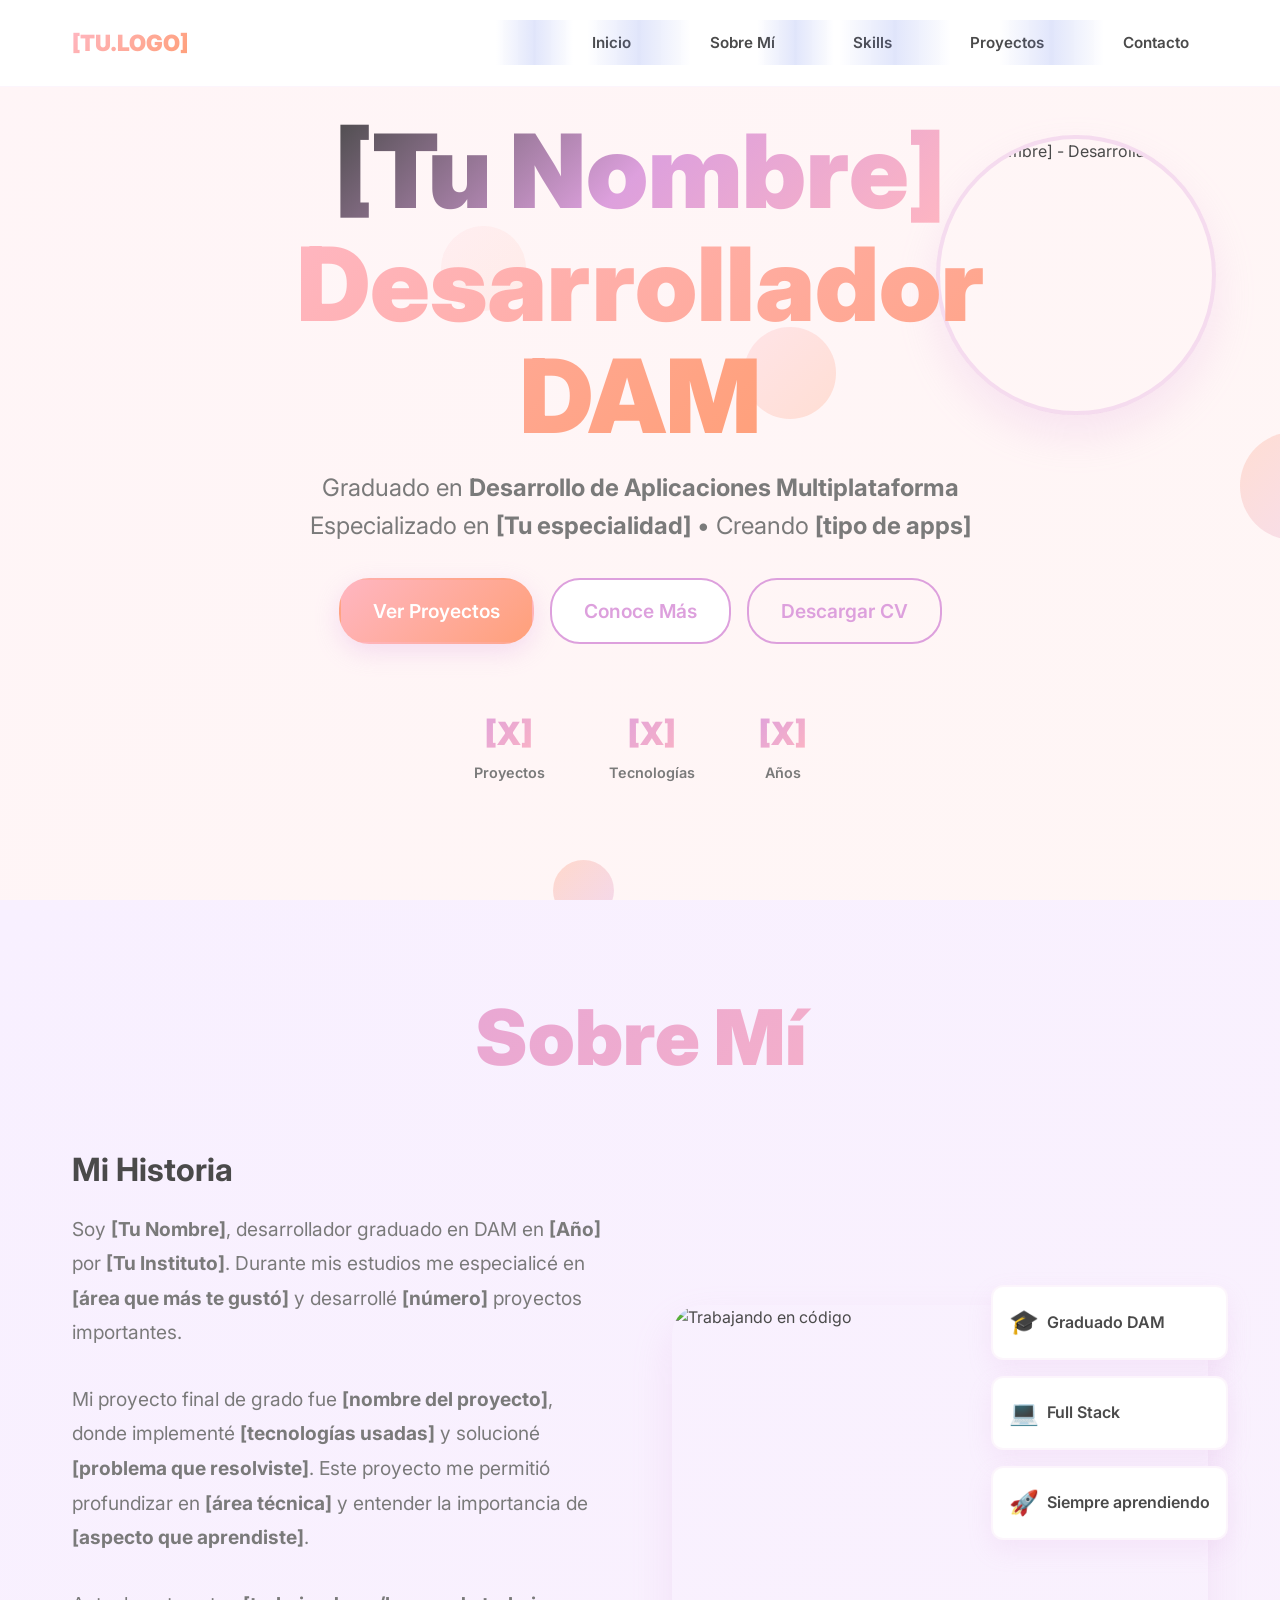
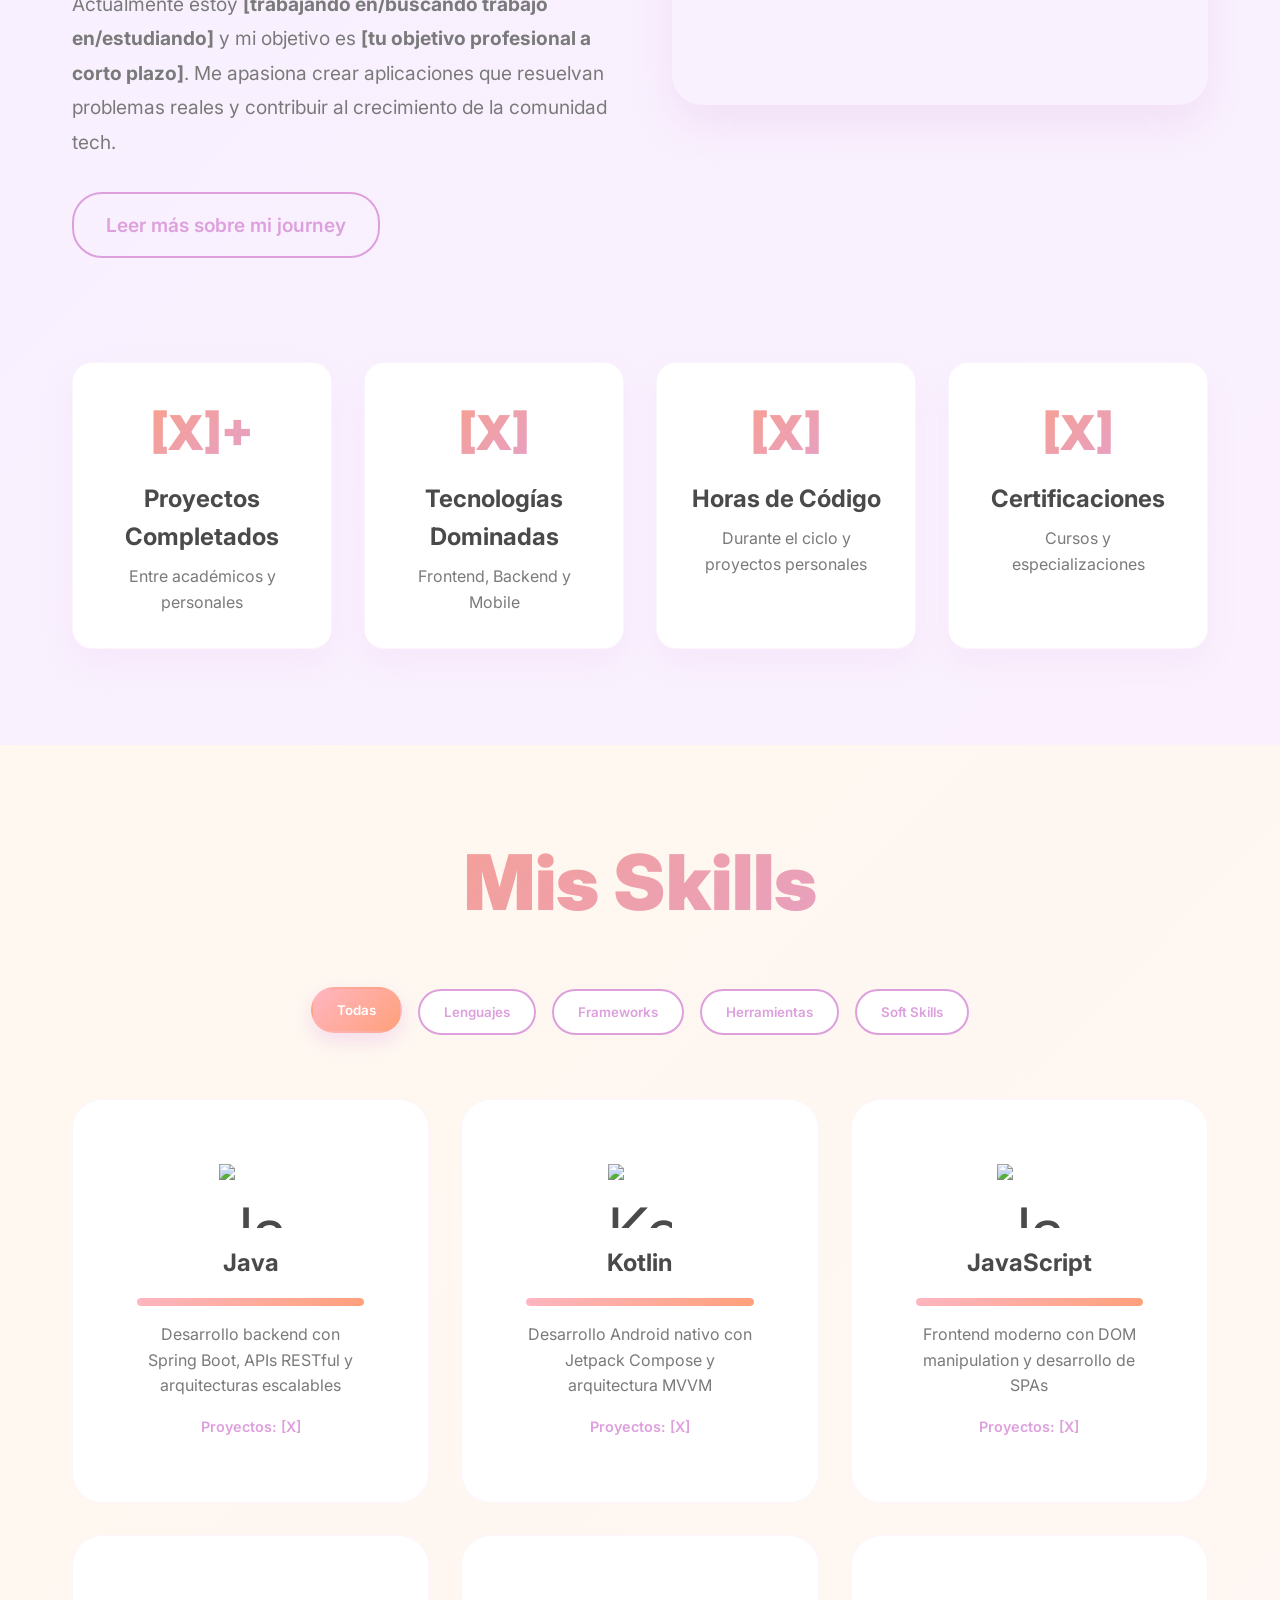
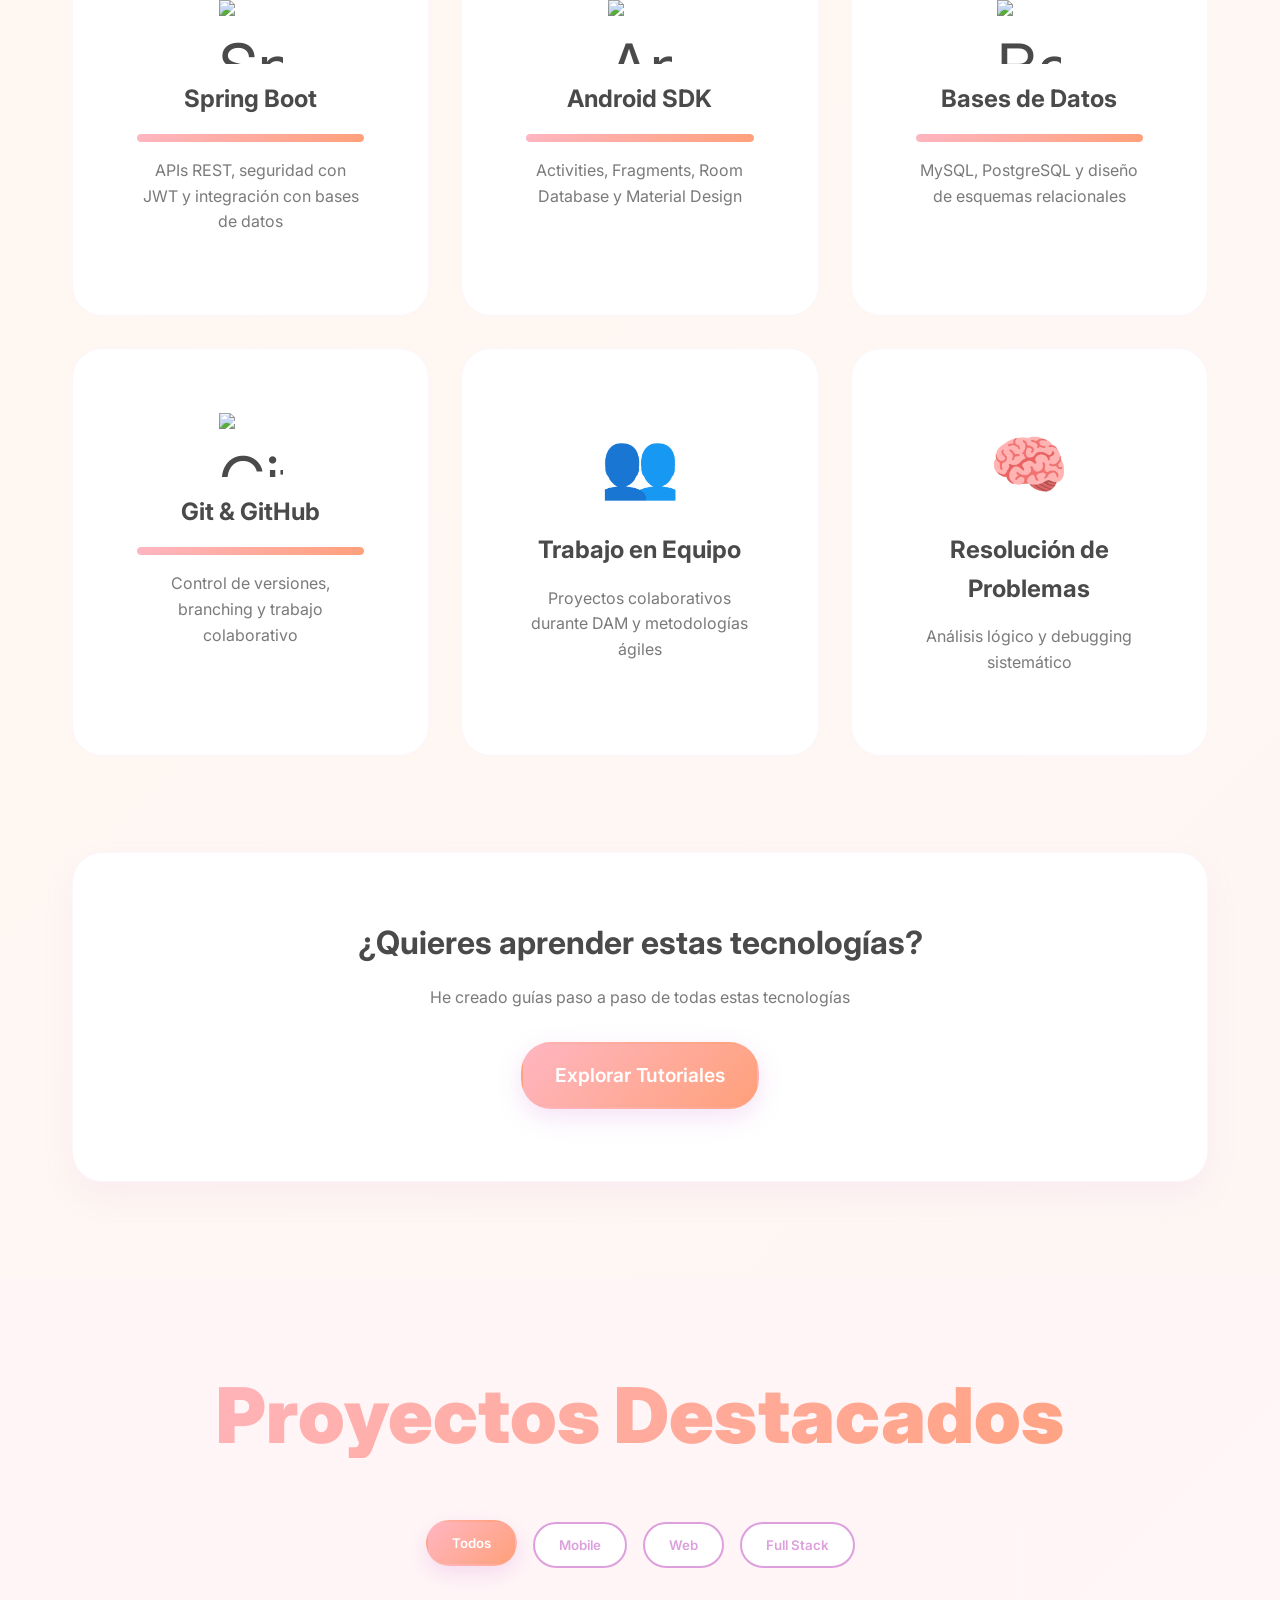
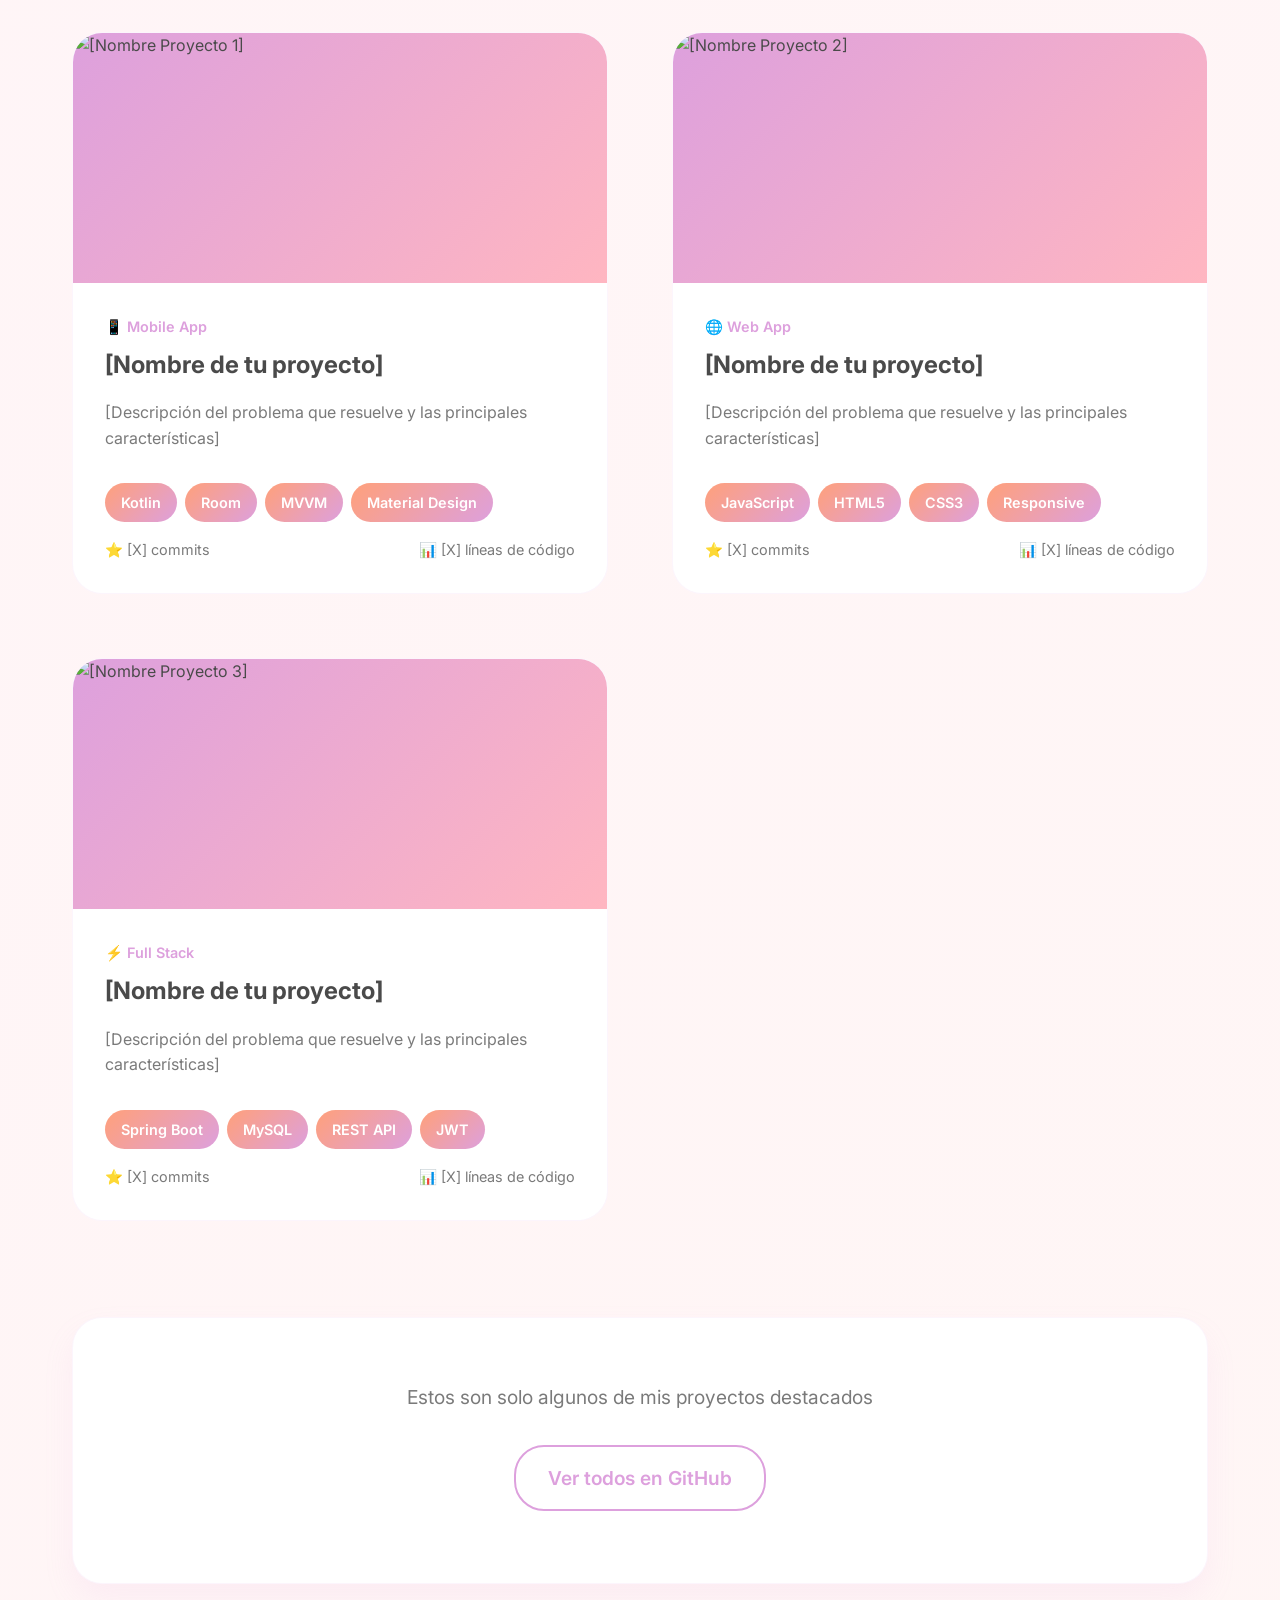
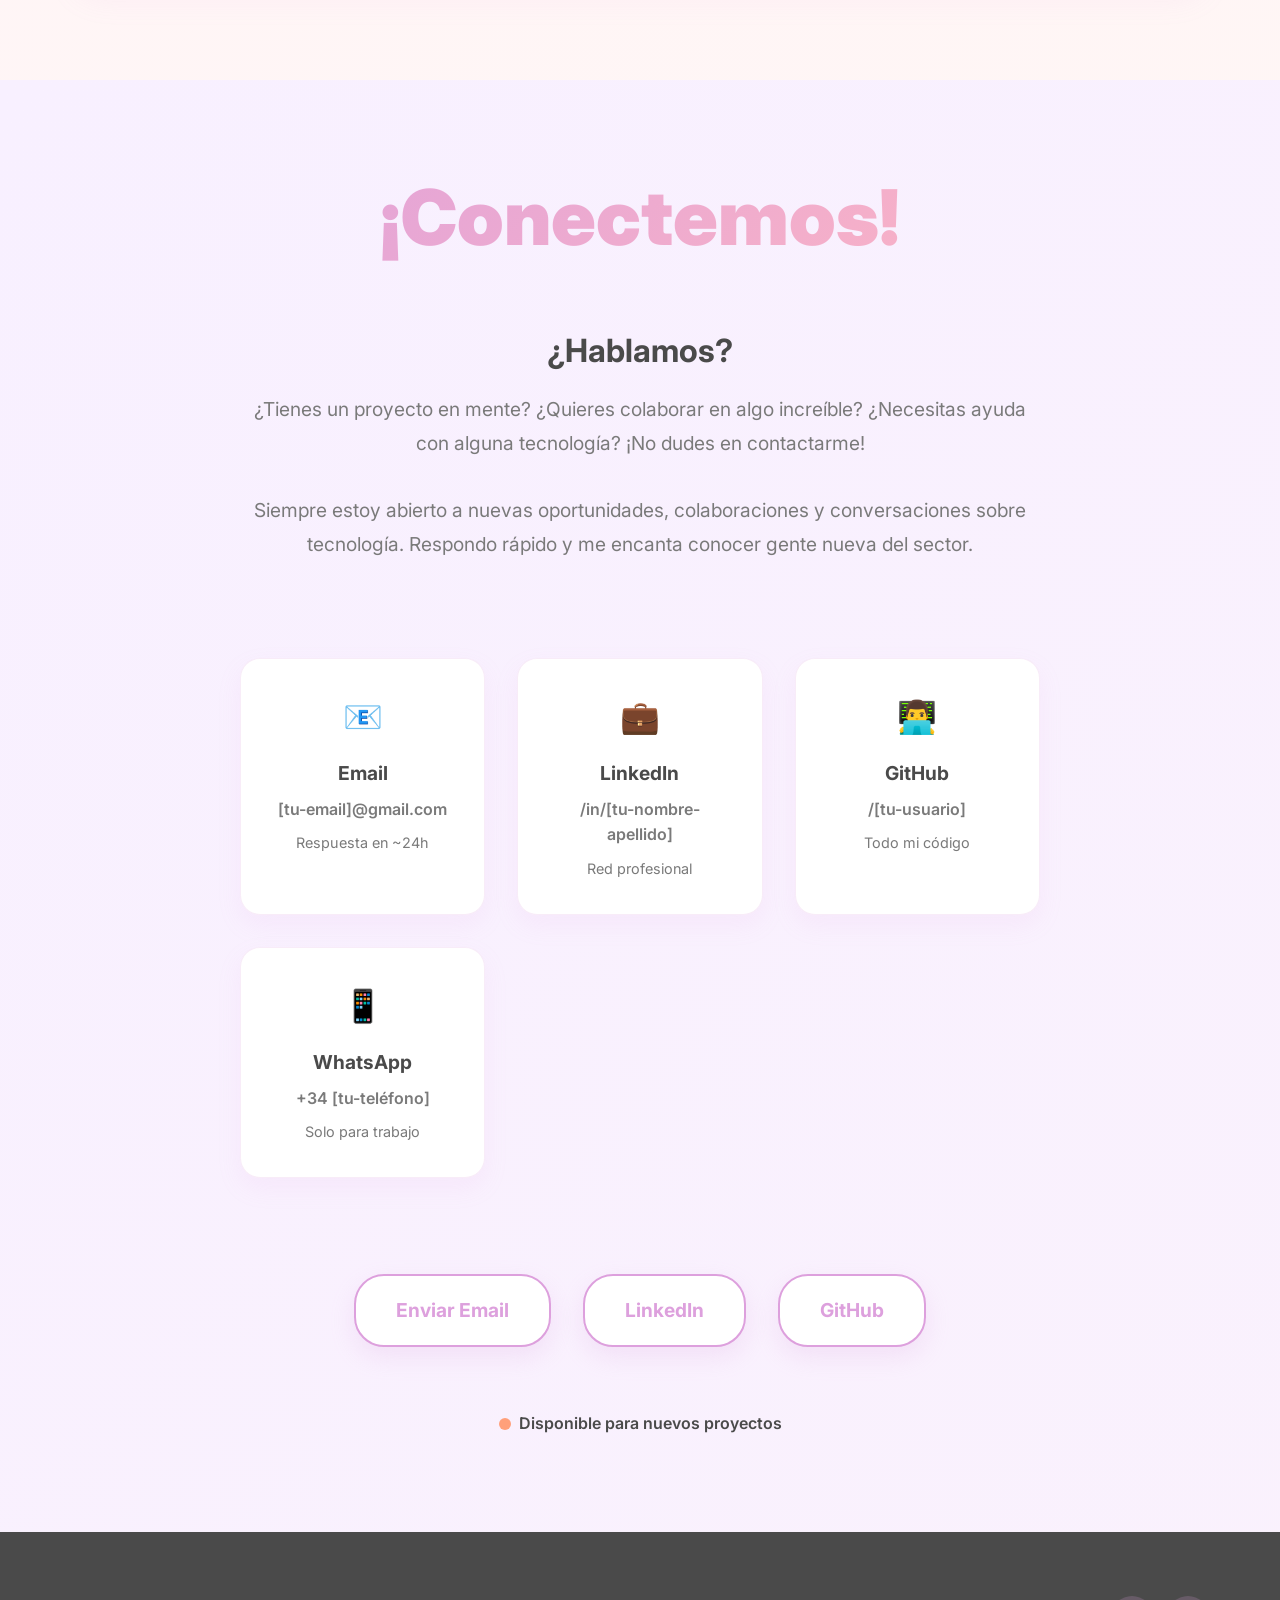
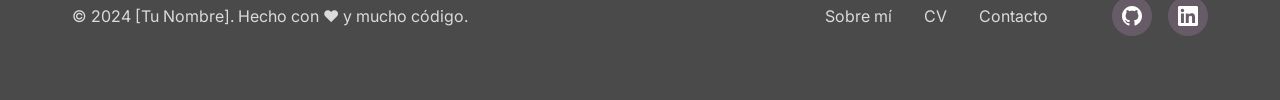
==== index.html @ f821a004 "first commit" ====
<!DOCTYPE html>
<html lang="es">
<head>
    <meta charset="UTF-8">
    <meta name="viewport" content="width=device-width, initial-scale=1.0">
    <meta name="description" content="Portfolio de [Tu Nombre] - Desarrollador Full Stack graduado en DAM. Especializado en desarrollo móvil y web.">
    <meta name="keywords" content="desarrollador, DAM, Java, Kotlin, Android, portfolio, programador">
    <meta name="author" content="[Tu Nombre]">
    
    <!-- Open Graph / Social Media -->
    <meta property="og:type" content="website">
    <meta property="og:title" content="[Tu Nombre] - Desarrollador DAM">
    <meta property="og:description" content="Portfolio de desarrollador Full Stack graduado en DAM">
    <meta property="og:image" content="./assets/images/profile/social-preview.jpg">
    <meta property="og:url" content="https://tu-dominio.com">
    
    <title>[Tu Nombre] - Desarrollador DAM | Portfolio</title>
    
    <!-- Favicon -->
    <link rel="icon" type="image/x-icon" href="./assets/images/favicon.ico">
    
    <!-- Fuentes -->
    <link href="https://fonts.googleapis.com/css2?family=Inter:wght@300;400;600;700;900&display=swap" rel="stylesheet">
    
    <!-- Estilos -->
    <link rel="stylesheet" href="./assets/css/main.css">
    <link rel="stylesheet" href="./assets/css/responsive.css">
    <link rel="stylesheet" href="./assets/css/animations.css">
</head>
<body>
    <!-- Navigation -->
    <nav class="nav" id="navbar">
        <div class="nav-container">
            <div class="logo">
                <a href="#home">[TU.LOGO]</a>
            </div>
            
            <!-- Desktop Navigation -->
            <ul class="nav-links">
                <li><a href="#home">Inicio</a></li>
                <li><a href="#about">Sobre Mí</a></li>
                <li><a href="#skills">Skills</a></li>
                <li><a href="#projects">Proyectos</a></li>
                <li><a href="#contact">Contacto</a></li>
            </ul>
            
            <!-- Mobile Menu Button -->
            <button class="mobile-menu-btn" id="mobileMenuBtn">
                <span></span>
                <span></span>
                <span></span>
            </button>
        </div>
        
        <!-- Mobile Navigation -->
        <div class="mobile-nav" id="mobileNav">
            <ul class="mobile-nav-links">
                <li><a href="#home">Inicio</a></li>
                <li><a href="#about">Sobre Mí</a></li>
                <li><a href="#skills">Skills</a></li>
                <li><a href="#projects">Proyectos</a></li>
                <li><a href="#contact">Contacto</a></li>
            </ul>
        </div>
    </nav>

    <!-- Hero Section -->
    <section id="home" class="hero">
        <div class="floating-elements">
            <div class="floating-shape"></div>
            <div class="floating-shape"></div>
            <div class="floating-shape"></div>
        </div>
        
        <div class="hero-content">
            <!-- Cambia estos datos por los tuyos -->
            <h1>
                <span class="hero-name">[Tu Nombre]</span><br>
                <span class="hero-title">Desarrollador DAM</span>
            </h1>
            
            <p class="hero-subtitle">
                Graduado en <strong>Desarrollo de Aplicaciones Multiplataforma</strong><br>
                Especializado en <strong>[Tu especialidad]</strong> • Creando <strong>[tipo de apps]</strong>
            </p>
            
            <div class="cta-buttons">
                <a href="#projects" class="btn btn-primary">Ver Proyectos</a>
                <a href="#about" class="btn btn-secondary">Conoce Más</a>
                <a href="./assets/documents/cv-[tu-nombre].pdf" class="btn btn-outline" target="_blank">Descargar CV</a>
            </div>
            
            <!-- Stats rápidas -->
            <div class="hero-stats">
                <div class="stat">
                    <span class="stat-number">[X]</span>
                    <span class="stat-label">Proyectos</span>
                </div>
                <div class="stat">
                    <span class="stat-number">[X]</span>
                    <span class="stat-label">Tecnologías</span>
                </div>
                <div class="stat">
                    <span class="stat-number">[X]</span>
                    <span class="stat-label">Años</span>
                </div>
            </div>
        </div>
        
        <!-- Profile Image -->
        <div class="hero-image">
            <img src="./assets/images/profile/hero-photo.jpg" alt="[Tu Nombre] - Desarrollador DAM" class="profile-img">
        </div>
    </section>

    <!-- About Section -->
    <section id="about" class="about">
        <div class="section">
            <h2 class="section-title">Sobre Mí</h2>
            
            <div class="about-content fade-in">
                <div class="about-text">
                    <!-- Personaliza esta información -->
                    <h3>Mi Historia</h3>
                    <p>
                        Soy <strong>[Tu Nombre]</strong>, desarrollador graduado en DAM en <strong>[Año]</strong> 
                        por <strong>[Tu Instituto]</strong>. Durante mis estudios me especialicé en 
                        <strong>[área que más te gustó]</strong> y desarrollé <strong>[número]</strong> 
                        proyectos importantes.
                    </p>
                    
                    <p>
                        Mi proyecto final de grado fue <strong>[nombre del proyecto]</strong>, donde implementé 
                        <strong>[tecnologías usadas]</strong> y solucioné <strong>[problema que resolviste]</strong>. 
                        Este proyecto me permitió profundizar en <strong>[área técnica]</strong> y entender la 
                        importancia de <strong>[aspecto que aprendiste]</strong>.
                    </p>
                    
                    <p>
                        Actualmente estoy <strong>[trabajando en/buscando trabajo en/estudiando]</strong> y mi objetivo 
                        es <strong>[tu objetivo profesional a corto plazo]</strong>. Me apasiona crear aplicaciones 
                        que resuelvan problemas reales y contribuir al crecimiento de la comunidad tech.
                    </p>
                    
                    <!-- Botón para página extendida -->
                    <a href="./pages/about.html" class="btn btn-outline">Leer más sobre mi journey</a>
                </div>
                
                <!-- Imagen About -->
                <div class="about-image">
                    <img src="./assets/images/profile/about-photo.jpg" alt="Trabajando en código" class="about-img">
                    
                    <!-- Info cards flotantes -->
                    <div class="info-cards">
                        <div class="info-card">
                            <span class="info-icon">🎓</span>
                            <span class="info-text">Graduado DAM</span>
                        </div>
                        <div class="info-card">
                            <span class="info-icon">💻</span>
                            <span class="info-text">Full Stack</span>
                        </div>
                        <div class="info-card">
                            <span class="info-icon">🚀</span>
                            <span class="info-text">Siempre aprendiendo</span>
                        </div>
                    </div>
                </div>
            </div>
            
            <!-- Stats detalladas -->
            <div class="stats-detailed">
                <div class="stat-card">
                    <div class="stat-number">[X]+</div>
                    <h4>Proyectos Completados</h4>
                    <p>Entre académicos y personales</p>
                </div>
                <div class="stat-card">
                    <div class="stat-number">[X]</div>
                    <h4>Tecnologías Dominadas</h4>
                    <p>Frontend, Backend y Mobile</p>
                </div>
                <div class="stat-card">
                    <div class="stat-number">[X]</div>
                    <h4>Horas de Código</h4>
                    <p>Durante el ciclo y proyectos personales</p>
                </div>
                <div class="stat-card">
                    <div class="stat-number">[X]</div>
                    <h4>Certificaciones</h4>
                    <p>Cursos y especializaciones</p>
                </div>
            </div>
        </div>
    </section>

    <!-- Skills Section -->
    <section id="skills" class="skills">
        <div class="section">
            <h2 class="section-title">Mis Skills</h2>
            
            <!-- Filtros de skills -->
            <div class="skills-filters">
                <button class="filter-btn active" data-filter="all">Todas</button>
                <button class="filter-btn" data-filter="languages">Lenguajes</button>
                <button class="filter-btn" data-filter="frameworks">Frameworks</button>
                <button class="filter-btn" data-filter="tools">Herramientas</button>
                <button class="filter-btn" data-filter="soft">Soft Skills</button>
            </div>
            
            <div class="skills-grid fade-in">
                <!-- Lenguajes de Programación -->
                <div class="skill-card" data-category="languages">
                    <div class="skill-icon">
                        <img src="./assets/images/icons/java-icon.svg" alt="Java">
                    </div>
                    <h3>Java</h3>
                    <div class="skill-level">
                        <div class="skill-bar" data-level="85"></div>
                    </div>
                    <p>Desarrollo backend con Spring Boot, APIs RESTful y arquitecturas escalables</p>
                    <div class="skill-projects">
                        <span>Proyectos: [X]</span>
                    </div>
                </div>
                
                <div class="skill-card" data-category="languages">
                    <div class="skill-icon">
                        <img src="./assets/images/icons/kotlin-icon.svg" alt="Kotlin">
                    </div>
                    <h3>Kotlin</h3>
                    <div class="skill-level">
                        <div class="skill-bar" data-level="80"></div>
                    </div>
                    <p>Desarrollo Android nativo con Jetpack Compose y arquitectura MVVM</p>
                    <div class="skill-projects">
                        <span>Proyectos: [X]</span>
                    </div>
                </div>
                
                <div class="skill-card" data-category="languages">
                    <div class="skill-icon">
                        <img src="./assets/images/icons/javascript-icon.svg" alt="JavaScript">
                    </div>
                    <h3>JavaScript</h3>
                    <div class="skill-level">
                        <div class="skill-bar" data-level="75"></div>
                    </div>
                    <p>Frontend moderno con DOM manipulation y desarrollo de SPAs</p>
                    <div class="skill-projects">
                        <span>Proyectos: [X]</span>
                    </div>
                </div>
                
                <!-- Frameworks -->
                <div class="skill-card" data-category="frameworks">
                    <div class="skill-icon">
                        <img src="./assets/images/icons/spring-icon.svg" alt="Spring Boot">
                    </div>
                    <h3>Spring Boot</h3>
                    <div class="skill-level">
                        <div class="skill-bar" data-level="70"></div>
                    </div>
                    <p>APIs REST, seguridad con JWT y integración con bases de datos</p>
                </div>
                
                <div class="skill-card" data-category="frameworks">
                    <div class="skill-icon">
                        <img src="./assets/images/icons/android-icon.svg" alt="Android">
                    </div>
                    <h3>Android SDK</h3>
                    <div class="skill-level">
                        <div class="skill-bar" data-level="80"></div>
                    </div>
                    <p>Activities, Fragments, Room Database y Material Design</p>
                </div>
                
                <!-- Herramientas -->
                <div class="skill-card" data-category="tools">
                    <div class="skill-icon">
                        <img src="./assets/images/icons/database-icon.svg" alt="Bases de Datos">
                    </div>
                    <h3>Bases de Datos</h3>
                    <div class="skill-level">
                        <div class="skill-bar" data-level="75"></div>
                    </div>
                    <p>MySQL, PostgreSQL y diseño de esquemas relacionales</p>
                </div>
                
                <div class="skill-card" data-category="tools">
                    <div class="skill-icon">
                        <img src="./assets/images/icons/git-icon.svg" alt="Git">
                    </div>
                    <h3>Git & GitHub</h3>
                    <div class="skill-level">
                        <div class="skill-bar" data-level="80"></div>
                    </div>
                    <p>Control de versiones, branching y trabajo colaborativo</p>
                </div>
                
                <!-- Soft Skills -->
                <div class="skill-card" data-category="soft">
                    <div class="skill-icon">👥</div>
                    <h3>Trabajo en Equipo</h3>
                    <p>Proyectos colaborativos durante DAM y metodologías ágiles</p>
                </div>
                
                <div class="skill-card" data-category="soft">
                    <div class="skill-icon">🧠</div>
                    <h3>Resolución de Problemas</h3>
                    <p>Análisis lógico y debugging sistemático</p>
                </div>
            </div>
            
            <!-- Link a recursos educativos -->
            <div class="skills-cta">
                <h3>¿Quieres aprender estas tecnologías?</h3>
                <p>He creado guías paso a paso de todas estas tecnologías</p>
                <a href="./pages/learn/" class="btn btn-primary">Explorar Tutoriales</a>
            </div>
        </div>
    </section>

    <!-- Projects Section -->
    <section id="projects" class="projects">
        <div class="section">
            <h2 class="section-title">Proyectos Destacados</h2>
            
            <div class="projects-filter">
                <button class="filter-btn active" data-filter="all">Todos</button>
                <button class="filter-btn" data-filter="mobile">Mobile</button>
                <button class="filter-btn" data-filter="web">Web</button>
                <button class="filter-btn" data-filter="fullstack">Full Stack</button>
            </div>
            
            <div class="projects-grid fade-in">
                <!-- Proyecto 1 - Personalizar -->
                <div class="project-card" data-category="mobile">
                    <div class="project-image">
                        <img src="./assets/images/projects/project1-screenshot.jpg" alt="[Nombre Proyecto 1]">
                        <div class="project-overlay">
                            <div class="project-links">
                                <a href="./pages/projects/project1.html" class="project-link">Ver Detalles</a>
                                <a href="[link-github]" class="project-link" target="_blank">GitHub</a>
                                <a href="[link-demo]" class="project-link" target="_blank">Demo</a>
                            </div>
                        </div>
                    </div>
                    <div class="project-content">
                        <div class="project-category">📱 Mobile App</div>
                        <h3>[Nombre de tu proyecto]</h3>
                        <p>[Descripción del problema que resuelve y las principales características]</p>
                        <div class="project-tags">
                            <span class="tag">Kotlin</span>
                            <span class="tag">Room</span>
                            <span class="tag">MVVM</span>
                            <span class="tag">Material Design</span>
                        </div>
                        <div class="project-stats">
                            <span>⭐ [X] commits</span>
                            <span>📊 [X] líneas de código</span>
                        </div>
                    </div>
                </div>
                
                <!-- Proyecto 2 - Personalizar -->
                <div class="project-card" data-category="web">
                    <div class="project-image">
                        <img src="./assets/images/projects/project2-screenshot.jpg" alt="[Nombre Proyecto 2]">
                        <div class="project-overlay">
                            <div class="project-links">
                                <a href="./pages/projects/project2.html" class="project-link">Ver Detalles</a>
                                <a href="[link-github]" class="project-link" target="_blank">GitHub</a>
                                <a href="[link-demo]" class="project-link" target="_blank">Demo</a>
                            </div>
                        </div>
                    </div>
                    <div class="project-content">
                        <div class="project-category">🌐 Web App</div>
                        <h3>[Nombre de tu proyecto]</h3>
                        <p>[Descripción del problema que resuelve y las principales características]</p>
                        <div class="project-tags">
                            <span class="tag">JavaScript</span>
                            <span class="tag">HTML5</span>
                            <span class="tag">CSS3</span>
                            <span class="tag">Responsive</span>
                        </div>
                        <div class="project-stats">
                            <span>⭐ [X] commits</span>
                            <span>📊 [X] líneas de código</span>
                        </div>
                    </div>
                </div>
                
                <!-- Proyecto 3 - Personalizar -->
                <div class="project-card" data-category="fullstack">
                    <div class="project-image">
                        <img src="./assets/images/projects/project3-screenshot.jpg" alt="[Nombre Proyecto 3]">
                        <div class="project-overlay">
                            <div class="project-links">
                                <a href="./pages/projects/project3.html" class="project-link">Ver Detalles</a>
                                <a href="[link-github]" class="project-link" target="_blank">GitHub</a>
                                <a href="[link-demo]" class="project-link" target="_blank">Demo</a>
                            </div>
                        </div>
                    </div>
                    <div class="project-content">
                        <div class="project-category">⚡ Full Stack</div>
                        <h3>[Nombre de tu proyecto]</h3>
                        <p>[Descripción del problema que resuelve y las principales características]</p>
                        <div class="project-tags">
                            <span class="tag">Spring Boot</span>
                            <span class="tag">MySQL</span>
                            <span class="tag">REST API</span>
                            <span class="tag">JWT</span>
                        </div>
                        <div class="project-stats">
                            <span>⭐ [X] commits</span>
                            <span>📊 [X] líneas de código</span>
                        </div>
                    </div>
                </div>
            </div>
            
            <!-- Link a todos los proyectos -->
            <div class="projects-cta">
                <p>Estos son solo algunos de mis proyectos destacados</p>
                <a href="https://github.com/[tu-usuario]" class="btn btn-outline" target="_blank">Ver todos en GitHub</a>
            </div>
        </div>
    </section>

    <!-- Contact Section -->
    <section id="contact" class="contact">
        <div class="section">
            <h2 class="section-title">¡Conectemos!</h2>
            
            <div class="contact-content fade-in">
                <div class="contact-text">
                    <h3>¿Hablamos?</h3>
                    <p>
                        ¿Tienes un proyecto en mente? ¿Quieres colaborar en algo increíble? 
                        ¿Necesitas ayuda con alguna tecnología? ¡No dudes en contactarme!
                    </p>
                    <p>
                        Siempre estoy abierto a nuevas oportunidades, colaboraciones y 
                        conversaciones sobre tecnología. Respondo rápido y me encanta 
                        conocer gente nueva del sector.
                    </p>
                </div>
                
                <div class="contact-methods">
                    <!-- Email -->
                    <div class="contact-method">
                        <div class="contact-icon">📧</div>
                        <div class="contact-info">
                            <h4>Email</h4>
                            <p>[tu-email]@gmail.com</p>
                            <span>Respuesta en ~24h</span>
                        </div>
                    </div>
                    
                    <!-- LinkedIn -->
                    <div class="contact-method">
                        <div class="contact-icon">💼</div>
                        <div class="contact-info">
                            <h4>LinkedIn</h4>
                            <p>/in/[tu-nombre-apellido]</p>
                            <span>Red profesional</span>
                        </div>
                    </div>
                    
                    <!-- GitHub -->
                    <div class="contact-method">
                        <div class="contact-icon">👨‍💻</div>
                        <div class="contact-info">
                            <h4>GitHub</h4>
                            <p>/[tu-usuario]</p>
                            <span>Todo mi código</span>
                        </div>
                    </div>
                    
                    <!-- WhatsApp (opcional) -->
                    <div class="contact-method">
                        <div class="contact-icon">📱</div>
                        <div class="contact-info">
                            <h4>WhatsApp</h4>
                            <p>+34 [tu-teléfono]</p>
                            <span>Solo para trabajo</span>
                        </div>
                    </div>
                </div>
                
                <div class="contact-buttons">
                    <a href="mailto:[tu-email]@gmail.com" class="contact-btn btn-primary">
                        Enviar Email
                    </a>
                    <a href="https://linkedin.com/in/[tu-perfil]" class="contact-btn btn-secondary" target="_blank">
                        LinkedIn
                    </a>
                    <a href="https://github.com/[tu-usuario]" class="contact-btn btn-outline" target="_blank">
                        GitHub
                    </a>
                </div>
                
                <!-- Disponibilidad -->
                <div class="availability">
                    <div class="status-indicator"></div>
                    <span>Disponible para nuevos proyectos</span>
                </div>
            </div>
        </div>
    </section>

    <!-- Footer -->
    <footer class="footer">
        <div class="footer-content">
            <div class="footer-left">
                <p>&copy; 2024 [Tu Nombre]. Hecho con ❤️ y mucho código.</p>
            </div>
            <div class="footer-right">
                <div class="footer-links">
                    <a href="./pages/about.html">Sobre mí</a>
                    <a href="./assets/documents/cv-[tu-nombre].pdf" target="_blank">CV</a>
                    <a href="mailto:[tu-email]@gmail.com">Contacto</a>
                </div>
                <div class="footer-social">
                    <a href="https://github.com/[tu-usuario]" target="_blank" aria-label="GitHub">
                        <svg width="20" height="20" viewBox="0 0 24 24" fill="currentColor">
                            <path d="M12 0c-6.626 0-12 5.373-12 12 0 5.302 3.438 9.8 8.207 11.387.599.111.793-.261.793-.577v-2.234c-3.338.726-4.033-1.416-4.033-1.416-.546-1.387-1.333-1.756-1.333-1.756-1.089-.745.083-.729.083-.729 1.205.084 1.839 1.237 1.839 1.237 1.07 1.834 2.807 1.304 3.492.997.107-.775.418-1.305.762-1.604-2.665-.305-5.467-1.334-5.467-5.931 0-1.311.469-2.381 1.236-3.221-.124-.303-.535-1.524.117-3.176 0 0 1.008-.322 3.301 1.23.957-.266 1.983-.399 3.003-.404 1.02.005 2.047.138 3.006.404 2.291-1.552 3.297-1.23 3.297-1.23.653 1.653.242 2.874.118 3.176.77.84 1.235 1.911 1.235 3.221 0 4.609-2.807 5.624-5.479 5.921.43.372.823 1.102.823 2.222v3.293c0 .319.192.694.801.576 4.765-1.589 8.199-6.086 8.199-11.386 0-6.627-5.373-12-12-12z"/>
                        </svg>
                    </a>
                    <a href="https://linkedin.com/in/[tu-perfil]" target="_blank" aria-label="LinkedIn">
                        <svg width="20" height="20" viewBox="0 0 24 24" fill="currentColor">
                            <path d="M20.447 20.452h-3.554v-5.569c0-1.328-.027-3.037-1.852-3.037-1.853 0-2.136 1.445-2.136 2.939v5.667H9.351V9h3.414v1.561h.046c.477-.9 1.637-1.85 3.37-1.85 3.601 0 4.267 2.37 4.267 5.455v6.286zM5.337 7.433c-1.144 0-2.063-.926-2.063-2.065 0-1.138.92-2.063 2.063-2.063 1.14 0 2.064.925 2.064 2.063 0 1.139-.925 2.065-2.064 2.065zm1.782 13.019H3.555V9h3.564v11.452zM22.225 0H1.771C.792 0 0 .774 0 1.729v20.542C0 23.227.792 24 1.771 24h20.451C23.2 24 24 23.227 24 22.271V1.729C24 .774 23.2 0 22.222 0h.003z"/>
                        </svg>
                    </a>
                </div>
            </div>
        </div>
    </footer>

    <!-- Scripts -->
    <script src="./assets/js/main.js"></script>
    <script src="./assets/js/animations.js"></script>
    
    <!-- Analytics (opcional) -->
    <!-- <script src="./config/analytics.js"></script> -->
</body>
</html>
---- assets/css/main.css ----
/* =================================================================
   Portfolio DAM - Main CSS
   ================================================================= */

/* Variables CSS */
:root {
    /* Paleta pastel simplificada */
    --gradient-primary: linear-gradient(135deg, #FFB6C1 0%, #FFA07A 100%); /* Rosa a naranja */
    --gradient-secondary: linear-gradient(135deg, #DDA0DD 0%, #FFB6C1 100%); /* Morado a rosa */
    --gradient-tertiary: linear-gradient(135deg, #FFA07A 0%, #DDA0DD 100%); /* Naranja a morado */
    --gradient-bg-1: linear-gradient(135deg, #FFF5F7 0%, #FFF8F0 100%); /* Rosa muy suave */
    --gradient-bg-2: linear-gradient(135deg, #F8F0FF 0%, #FFF5F7 100%); /* Morado muy suave */
    --gradient-bg-3: linear-gradient(135deg, #FFF8F0 0%, #F8F0FF 100%); /* Naranja muy suave */
    
    /* Colores sólidos pasteles */
    --color-primary: #DDA0DD; /* Morado pastel */
    --color-secondary: #FFB6C1; /* Rosa pastel */
    --color-tertiary: #FFA07A; /* Naranja pastel */
    --color-text: #4a4a4a;
    --color-text-light: #7a7a7a;
    --color-white: #ffffff;
    --color-black: #2a2a2a;
    
    /* Espaciado */
    --spacing-xs: 0.5rem;
    --spacing-sm: 1rem;
    --spacing-md: 2rem;
    --spacing-lg: 4rem;
    --spacing-xl: 6rem;
    
    /* Tipografía */
    --font-size-base: 1rem;
    --font-size-lg: 1.2rem;
    --font-size-xl: 1.5rem;
    --font-size-2xl: 2rem;
    --font-size-3xl: 3rem;
    --font-size-4xl: 4rem;
    
    /* Sombras */
    --shadow-sm: 0 2px 4px rgba(0,0,0,0.1);
    --shadow-md: 0 4px 6px rgba(0,0,0,0.1);
    --shadow-lg: 0 10px 25px rgba(0,0,0,0.1);
    --shadow-xl: 0 20px 40px rgba(0,0,0,0.1);
    
    /* Transiciones */
    --transition-fast: 0.2s ease;
    --transition-normal: 0.3s ease;
    --transition-slow: 0.5s ease;
    
    /* Border radius */
    --border-radius-sm: 8px;
    --border-radius-md: 12px;
    --border-radius-lg: 20px;
    --border-radius-xl: 30px;
}

/* Reset y base styles */
* {
    margin: 0;
    padding: 0;
    box-sizing: border-box;
}

html {
    scroll-behavior: smooth;
    font-size: 16px;
}

body {
    font-family: 'Inter', -apple-system, BlinkMacSystemFont, 'Segoe UI', Roboto, sans-serif;
    line-height: 1.6;
    color: var(--color-text);
    overflow-x: hidden;
    background-color: var(--color-white);
}

img {
    max-width: 100%;
    height: auto;
    display: block;
}

a {
    text-decoration: none;
    color: inherit;
    transition: var(--transition-normal);
}

button {
    border: none;
    background: none;
    cursor: pointer;
    font-family: inherit;
}

/* Utilidades */
.container {
    max-width: 1200px;
    margin: 0 auto;
    padding: 0 var(--spacing-md);
}

.section {
    padding: var(--spacing-xl) var(--spacing-md);
    max-width: 1200px;
    margin: 0 auto;
}

.section-title {
    font-size: clamp(var(--font-size-3xl), 6vw, 6rem);
    font-weight: 900;
    text-align: center;
    margin-bottom: var(--spacing-lg);
    line-height: 1.1;
}

/* Botones */
.btn {
    padding: 1rem 2rem;
    border-radius: 30px;
    font-size: var(--font-size-lg);
    font-weight: 600;
    cursor: pointer;
    transition: var(--transition-normal);
    text-decoration: none;
    display: inline-block;
    border: 2px solid transparent;
    position: relative;
    overflow: hidden;
}

.btn-primary {
    background: var(--gradient-primary);
    color: var(--color-white);
    box-shadow: 0 8px 25px rgba(221, 160, 221, 0.3);
}

.btn-primary:hover {
    transform: translateY(-3px);
    box-shadow: 0 12px 35px rgba(221, 160, 221, 0.4);
}

.btn-secondary {
    background: var(--color-white);
    color: var(--color-primary);
    border-color: var(--color-primary);
}

.btn-secondary:hover {
    background: var(--color-primary);
    color: var(--color-white);
    transform: translateY(-3px);
}

.btn-outline {
    background: transparent;
    color: var(--color-primary);
    border-color: var(--color-primary);
}

.btn-outline:hover {
    background: var(--color-primary);
    color: var(--color-white);
    transform: translateY(-3px);
}

/* Navigation */
.nav {
    position: fixed;
    top: 0;
    width: 100%;
    background: rgba(255, 255, 255, 0.98);
    backdrop-filter: blur(20px);
    z-index: 1000;
    padding: 0.8rem 0;
    transition: var(--transition-normal);
    border-bottom: 1px solid rgba(221, 160, 221, 0.1);
    box-shadow: 0 2px 20px rgba(221, 160, 221, 0.1);
}

.nav-container {
    max-width: 1200px;
    margin: 0 auto;
    display: flex;
    justify-content: space-between;
    align-items: center;
    padding: 0 var(--spacing-md);
    height: 60px;
}

.logo a {
    font-size: 1.4rem;
    font-weight: 900;
    background: var(--gradient-primary);
    -webkit-background-clip: text;
    -webkit-text-fill-color: transparent;
    background-clip: text;
    text-decoration: none;
}

.nav-links {
    display: flex;
    list-style: none;
    gap: 2.5rem;
    margin: 0;
    padding: 0;
    align-items: center;
}

.nav-links a {
    color: var(--color-text);
    font-weight: 600;
    position: relative;
    padding: 0.8rem 1.2rem;
    border-radius: 25px;
    transition: var(--transition-normal);
    text-decoration: none;
    font-size: 0.95rem;
}

.nav-links a:hover {
    background: var(--gradient-bg-1);
    color: var(--color-primary);
    transform: translateY(-2px);
}

.nav-links a::after {
    content: '';
    position: absolute;
    bottom: 0.3rem;
    left: 50%;
    width: 0;
    height: 2px;
    background: var(--gradient-primary);
    transition: var(--transition-normal);
    transform: translateX(-50%);
    border-radius: 2px;
}

.nav-links a:hover::after {
    width: 70%;
}

.mobile-menu-btn {
    display: none;
    flex-direction: column;
    gap: 4px;
    padding: 0.5rem;
}

.mobile-menu-btn span {
    width: 25px;
    height: 3px;
    background: var(--color-primary);
    transition: var(--transition-normal);
}

.mobile-nav {
    display: none;
    position: absolute;
    top: 100%;
    left: 0;
    width: 100%;
    background: var(--color-white);
    border-top: 1px solid #eee;
    box-shadow: var(--shadow-lg);
}

.mobile-nav-links {
    list-style: none;
    padding: var(--spacing-md);
}

.mobile-nav-links li {
    margin-bottom: var(--spacing-sm);
}

.mobile-nav-links a {
    display: block;
    padding: var(--spacing-sm);
    color: var(--color-text);
    font-weight: 600;
    border-radius: var(--border-radius-sm);
    transition: var(--transition-normal);
}

.mobile-nav-links a:hover {
    background: var(--gradient-6);
}

/* Hero Section */
.hero {
    min-height: 100vh;
    background: var(--gradient-bg-1);
    background-size: 400% 400%;
    animation: gradientShift 15s ease infinite;
    display: flex;
    align-items: center;
    justify-content: center;
    text-align: center;
    padding: var(--spacing-md);
    position: relative;
    overflow: hidden;
}

.floating-elements {
    position: absolute;
    width: 100%;
    height: 100%;
    pointer-events: none;
    z-index: 1;
}

.floating-shape {
    position: absolute;
    border-radius: 50%;
    opacity: 0.3;
    animation: float 8s ease-in-out infinite;
}

.hero-content {
    position: relative;
    z-index: 2;
    max-width: 800px;
}

.hero-content h1 {
    font-size: clamp(3rem, 8vw, 7rem);
    font-weight: 900;
    margin-bottom: var(--spacing-sm);
    line-height: 1.1;
}

.hero-name {
    background: linear-gradient(135deg, var(--color-text) 0%, var(--color-primary) 50%, var(--color-secondary) 100%);
    -webkit-background-clip: text;
    -webkit-text-fill-color: transparent;
    background-clip: text;
    animation: slideInUp 1s ease;
}

.hero-title {
    background: var(--gradient-primary);
    -webkit-background-clip: text;
    -webkit-text-fill-color: transparent;
    background-clip: text;
    animation: slideInUp 1s ease 0.2s both;
}

.hero-subtitle {
    font-size: var(--font-size-xl);
    color: var(--color-text-light);
    margin-bottom: var(--spacing-md);
    animation: slideInUp 1s ease 0.4s both;
}

.cta-buttons {
    display: flex;
    gap: var(--spacing-sm);
    justify-content: center;
    flex-wrap: wrap;
    margin-bottom: var(--spacing-lg);
    animation: slideInUp 1s ease 0.6s both;
}

.hero-stats {
    display: flex;
    gap: var(--spacing-lg);
    justify-content: center;
    flex-wrap: wrap;
    animation: slideInUp 1s ease 0.8s both;
}

.hero-stats .stat {
    text-align: center;
}

.hero-stats .stat-number {
    display: block;
    font-size: var(--font-size-2xl);
    font-weight: 900;
    background: var(--gradient-secondary);
    -webkit-background-clip: text;
    -webkit-text-fill-color: transparent;
    background-clip: text;
}

.hero-stats .stat-label {
    font-size: 0.9rem;
    color: var(--color-text-light);
    font-weight: 600;
}

.hero-image {
    position: absolute;
    top: 15%;
    right: 5%;
    width: 280px;
    height: 280px;
    animation: slideInUp 1s ease 1s both;
}

.profile-img {
    width: 100%;
    height: 100%;
    object-fit: cover;
    border-radius: 50%;
    border: 4px solid rgba(221, 160, 221, 0.3);
    box-shadow: 0 20px 40px rgba(221, 160, 221, 0.2);
    animation: float 8s ease-in-out infinite;
}

/* About Section */
.about {
    background: var(--gradient-bg-2);
    background-size: 400% 400%;
    animation: gradientShift 20s ease infinite;
}

.about .section-title {
    background: var(--gradient-secondary);
    -webkit-background-clip: text;
    -webkit-text-fill-color: transparent;
    background-clip: text;
}

.about-content {
    display: grid;
    grid-template-columns: 1fr 1fr;
    gap: var(--spacing-lg);
    align-items: center;
    margin-bottom: var(--spacing-xl);
}

.about-text h3 {
    font-size: var(--font-size-2xl);
    font-weight: 700;
    margin-bottom: var(--spacing-sm);
    color: var(--color-text);
}

.about-text p {
    font-size: var(--font-size-lg);
    color: var(--color-text-light);
    margin-bottom: var(--spacing-md);
    line-height: 1.8;
}

.about-image {
    position: relative;
}

.about-img {
    width: 100%;
    height: 400px;
    object-fit: cover;
    border-radius: var(--border-radius-xl);
    box-shadow: 0 20px 40px rgba(221, 160, 221, 0.2);
}

.info-cards {
    position: absolute;
    top: -20px;
    right: -20px;
    display: flex;
    flex-direction: column;
    gap: var(--spacing-sm);
}

.info-card {
    background: var(--color-white);
    padding: var(--spacing-sm);
    border-radius: var(--border-radius-md);
    box-shadow: 0 10px 25px rgba(221, 160, 221, 0.15);
    display: flex;
    align-items: center;
    gap: var(--spacing-xs);
    animation: float 8s ease-in-out infinite;
    border: 2px solid rgba(221, 160, 221, 0.1);
}

.info-card:nth-child(2) {
    animation-delay: -3s;
}

.info-card:nth-child(3) {
    animation-delay: -6s;
}

.info-icon {
    font-size: 1.5rem;
}

.info-text {
    font-weight: 600;
    color: var(--color-text);
    white-space: nowrap;
}

.stats-detailed {
    display: grid;
    grid-template-columns: repeat(auto-fit, minmax(250px, 1fr));
    gap: var(--spacing-md);
}

.stat-card {
    background: var(--color-white);
    padding: var(--spacing-md);
    border-radius: var(--border-radius-lg);
    text-align: center;
    box-shadow: 0 15px 30px rgba(221, 160, 221, 0.1);
    transition: var(--transition-normal);
    border: 1px solid rgba(221, 160, 221, 0.1);
}

.stat-card:hover {
    transform: translateY(-10px);
    box-shadow: 0 25px 50px rgba(221, 160, 221, 0.2);
}

.stat-card .stat-number {
    font-size: var(--font-size-3xl);
    font-weight: 900;
    background: var(--gradient-tertiary);
    -webkit-background-clip: text;
    -webkit-text-fill-color: transparent;
    background-clip: text;
    margin-bottom: var(--spacing-xs);
}

.stat-card h4 {
    font-size: var(--font-size-xl);
    font-weight: 700;
    margin-bottom: var(--spacing-xs);
    color: var(--color-text);
}

.stat-card p {
    color: var(--color-text-light);
}

/* Skills Section */
.skills {
    background: var(--gradient-bg-3);
    background-size: 400% 400%;
    animation: gradientShift 25s ease infinite;
}

.skills .section-title {
    background: var(--gradient-tertiary);
    -webkit-background-clip: text;
    -webkit-text-fill-color: transparent;
    background-clip: text;
}

.skills-filters {
    display: flex;
    justify-content: center;
    gap: var(--spacing-sm);
    margin-bottom: var(--spacing-lg);
    flex-wrap: wrap;
}

.filter-btn {
    padding: 0.8rem 1.5rem;
    border-radius: 25px;
    font-weight: 600;
    transition: var(--transition-normal);
    border: 2px solid var(--color-primary);
    background: var(--color-white);
    color: var(--color-primary);
    cursor: pointer;
}

.filter-btn.active,
.filter-btn:hover {
    background: var(--gradient-primary);
    color: var(--color-white);
    transform: translateY(-2px);
    box-shadow: 0 8px 20px rgba(221, 160, 221, 0.3);
    border-color: transparent;
}

.skills-grid {
    display: grid;
    grid-template-columns: repeat(auto-fit, minmax(300px, 1fr));
    gap: var(--spacing-md);
    margin-bottom: var(--spacing-xl);
}

.skill-card {
    background: var(--color-white);
    padding: var(--spacing-lg);
    border-radius: var(--border-radius-xl);
    text-align: center;
    transition: var(--transition-slow);
    position: relative;
    overflow: hidden;
    border: 1px solid rgba(221, 160, 221, 0.1);
}

.skill-card::before {
    content: '';
    position: absolute;
    top: -50%;
    left: -50%;
    width: 200%;
    height: 200%;
    background: var(--gradient-primary);
    opacity: 0;
    transition: var(--transition-slow);
    z-index: 1;
}

.skill-card:hover::before {
    opacity: 0.05;
}

.skill-card:hover {
    transform: scale(1.03) rotate(1deg);
    box-shadow: 0 20px 40px rgba(221, 160, 221, 0.2);
}

.skill-icon {
    font-size: 4rem;
    margin-bottom: var(--spacing-sm);
    position: relative;
    z-index: 2;
}

.skill-icon img {
    width: 64px;
    height: 64px;
    margin: 0 auto;
}

.skill-card h3 {
    font-size: var(--font-size-xl);
    font-weight: 700;
    margin-bottom: var(--spacing-sm);
    position: relative;
    z-index: 2;
    color: var(--color-text);
}

.skill-level {
    width: 100%;
    height: 8px;
    background: rgba(221, 160, 221, 0.2);
    border-radius: 4px;
    margin-bottom: var(--spacing-sm);
    overflow: hidden;
    position: relative;
    z-index: 2;
}

.skill-bar {
    height: 100%;
    background: var(--gradient-primary);
    border-radius: 4px;
    transition: width 1.5s cubic-bezier(0.68, -0.55, 0.265, 1.55);
    width: 0;
}

.skill-card p {
    color: var(--color-text-light);
    margin-bottom: var(--spacing-sm);
    position: relative;
    z-index: 2;
}

.skill-projects {
    font-size: 0.9rem;
    color: var(--color-primary);
    font-weight: 600;
    position: relative;
    z-index: 2;
}

.skills-cta {
    text-align: center;
    background: var(--color-white);
    padding: var(--spacing-lg);
    border-radius: var(--border-radius-xl);
    box-shadow: 0 15px 30px rgba(221, 160, 221, 0.1);
    border: 1px solid rgba(221, 160, 221, 0.1);
}

.skills-cta h3 {
    font-size: var(--font-size-2xl);
    font-weight: 700;
    margin-bottom: var(--spacing-sm);
    color: var(--color-text);
}

.skills-cta p {
    color: var(--color-text-light);
    margin-bottom: var(--spacing-md);
}

/* Projects Section */
.projects {
    background: var(--gradient-bg-1);
    background-size: 400% 400%;
    animation: gradientShift 18s ease infinite;
}

.projects .section-title {
    background: var(--gradient-primary);
    -webkit-background-clip: text;
    -webkit-text-fill-color: transparent;
    background-clip: text;
}

.projects-filter {
    display: flex;
    justify-content: center;
    gap: var(--spacing-sm);
    margin-bottom: var(--spacing-lg);
    flex-wrap: wrap;
}

.projects-grid {
    display: grid;
    grid-template-columns: repeat(auto-fit, minmax(350px, 1fr));
    gap: var(--spacing-lg);
    margin-bottom: var(--spacing-xl);
}

.project-card {
    background: var(--color-white);
    border-radius: var(--border-radius-xl);
    overflow: hidden;
    transition: var(--transition-slow);
    position: relative;
    border: 1px solid rgba(221, 160, 221, 0.1);
}

.project-card:hover {
    transform: translateY(-15px) scale(1.02);
    box-shadow: 0 30px 60px rgba(221, 160, 221, 0.2);
}

.project-image {
    height: 250px;
    position: relative;
    overflow: hidden;
    background: var(--gradient-secondary);
}

.project-image img {
    width: 100%;
    height: 100%;
    object-fit: cover;
    transition: var(--transition-slow);
}

.project-overlay {
    position: absolute;
    top: 0;
    left: 0;
    right: 0;
    bottom: 0;
    background: rgba(221, 160, 221, 0.85);
    display: flex;
    align-items: center;
    justify-content: center;
    opacity: 0;
    transition: var(--transition-normal);
}

.project-card:hover .project-overlay {
    opacity: 1;
}

.project-links {
    display: flex;
    gap: var(--spacing-sm);
}

.project-link {
    background: var(--color-white);
    color: var(--color-primary);
    padding: 0.8rem 1.5rem;
    border-radius: 25px;
    font-weight: 600;
    transition: var(--transition-normal);
}

.project-link:hover {
    background: var(--color-primary);
    color: var(--color-white);
    transform: translateY(-2px);
}

.project-content {
    padding: var(--spacing-md);
}

.project-category {
    font-size: 0.9rem;
    font-weight: 600;
    color: var(--color-primary);
    margin-bottom: var(--spacing-xs);
}

.project-content h3 {
    font-size: var(--font-size-xl);
    font-weight: 700;
    margin-bottom: var(--spacing-sm);
    color: var(--color-text);
}

.project-content p {
    color: var(--color-text-light);
    margin-bottom: var(--spacing-md);
    line-height: 1.6;
}

.project-tags {
    display: flex;
    flex-wrap: wrap;
    gap: 0.5rem;
    margin-bottom: var(--spacing-sm);
}

.tag {
    padding: 0.5rem 1rem;
    background: var(--gradient-tertiary);
    color: var(--color-white);
    border-radius: 20px;
    font-size: 0.9rem;
    font-weight: 600;
}

.project-stats {
    display: flex;
    justify-content: space-between;
    font-size: 0.9rem;
    color: var(--color-text-light);
}

.projects-cta {
    text-align: center;
    background: var(--color-white);
    padding: var(--spacing-lg);
    border-radius: var(--border-radius-xl);
    box-shadow: 0 15px 30px rgba(221, 160, 221, 0.1);
    border: 1px solid rgba(221, 160, 221, 0.1);
}

.projects-cta p {
    color: var(--color-text-light);
    margin-bottom: var(--spacing-md);
    font-size: var(--font-size-lg);
}

/* Contact Section */
.contact {
    background: var(--gradient-bg-2);
    background-size: 400% 400%;
    animation: gradientShift 22s ease infinite;
}

.contact .section-title {
    background: var(--gradient-secondary);
    -webkit-background-clip: text;
    -webkit-text-fill-color: transparent;
    background-clip: text;
}

.contact-content {
    max-width: 800px;
    margin: 0 auto;
    text-align: center;
}

.contact-text h3 {
    font-size: var(--font-size-2xl);
    font-weight: 700;
    color: var(--color-text);
    margin-bottom: var(--spacing-sm);
}

.contact-text p {
    font-size: var(--font-size-lg);
    color: var(--color-text-light);
    margin-bottom: var(--spacing-md);
    line-height: 1.8;
}

.contact-methods {
    display: grid;
    grid-template-columns: repeat(auto-fit, minmax(200px, 1fr));
    gap: var(--spacing-md);
    margin: var(--spacing-xl) 0;
}

.contact-method {
    background: var(--color-white);
    border: 1px solid rgba(221, 160, 221, 0.2);
    padding: var(--spacing-md);
    border-radius: var(--border-radius-lg);
    text-align: center;
    transition: var(--transition-normal);
    box-shadow: 0 10px 25px rgba(221, 160, 221, 0.1);
}

.contact-method:hover {
    background: var(--gradient-bg-1);
    transform: translateY(-5px);
    box-shadow: 0 15px 35px rgba(221, 160, 221, 0.2);
}

.contact-icon {
    font-size: 2rem;
    margin-bottom: var(--spacing-sm);
}

.contact-info h4 {
    font-size: var(--font-size-lg);
    font-weight: 700;
    color: var(--color-text);
    margin-bottom: var(--spacing-xs);
}

.contact-info p {
    color: var(--color-text-light);
    font-weight: 600;
    margin-bottom: var(--spacing-xs);
}

.contact-info span {
    font-size: 0.9rem;
    color: var(--color-text-light);
}

.contact-buttons {
    display: flex;
    gap: var(--spacing-md);
    justify-content: center;
    flex-wrap: wrap;
    margin-bottom: var(--spacing-lg);
}

.contact-btn {
    background: var(--color-white);
    color: var(--color-primary);
    padding: 1.2rem 2.5rem;
    border-radius: 30px;
    font-weight: 700;
    font-size: var(--font-size-lg);
    transition: var(--transition-normal);
    box-shadow: 0 10px 25px rgba(221, 160, 221, 0.2);
    border: 2px solid var(--color-primary);
}

.contact-btn:hover {
    transform: translateY(-5px);
    box-shadow: 0 15px 35px rgba(221, 160, 221, 0.3);
    background: var(--color-primary);
    color: var(--color-white);
}

.availability {
    display: flex;
    align-items: center;
    justify-content: center;
    gap: var(--spacing-xs);
    margin-top: var(--spacing-lg);
}

.status-indicator {
    width: 12px;
    height: 12px;
    background: var(--color-tertiary);
    border-radius: 50%;
    animation: pulse 2s infinite;
}

.availability span {
    color: var(--color-text);
    font-weight: 600;
}

/* Footer */
.footer {
    background: var(--color-text);
    color: var(--color-white);
    padding: var(--spacing-lg) 0;
}

.footer-content {
    max-width: 1200px;
    margin: 0 auto;
    padding: 0 var(--spacing-md);
    display: flex;
    justify-content: space-between;
    align-items: center;
    flex-wrap: wrap;
    gap: var(--spacing-md);
}

.footer-left p {
    color: rgba(255, 255, 255, 0.8);
}

.footer-right {
    display: flex;
    align-items: center;
    gap: var(--spacing-lg);
}

.footer-links {
    display: flex;
    gap: var(--spacing-md);
}

.footer-links a {
    color: rgba(255, 255, 255, 0.8);
    transition: var(--transition-normal);
}

.footer-links a:hover {
    color: var(--color-white);
}

.footer-social {
    display: flex;
    gap: var(--spacing-sm);
}

.footer-social a {
    width: 40px;
    height: 40px;
    background: rgba(221, 160, 221, 0.2);
    border-radius: 50%;
    display: flex;
    align-items: center;
    justify-content: center;
    transition: var(--transition-normal);
}

.footer-social a:hover {
    background: var(--gradient-primary);
    transform: translateY(-3px);
}

/* Fade-in animation for scroll */
.fade-in {
    opacity: 0;
    transform: translateY(30px);
    transition: all 0.8s ease;
}

.fade-in.visible {
    opacity: 1;
    transform: translateY(0);
}

/* Filtros para skills y projects */
.skill-card.hidden,
.project-card.hidden {
    display: none;
}

/* Custom Scrollbar */
::-webkit-scrollbar {
    width: 12px;
}

::-webkit-scrollbar-track {
    background: #f1f1f1;
}

::-webkit-scrollbar-thumb {
    background: var(--gradient-1);
    border-radius: 6px;
}

::-webkit-scrollbar-thumb:hover {
    background: var(--gradient-2);
}
---- assets/css/animations.css ----
/* =================================================================
   Portfolio DAM - Animations CSS
   ================================================================= */

/* Keyframes - Animaciones principales */
@keyframes gradientShift {
    0% { background-position: 0% 50%; }
    50% { background-position: 100% 50%; }
    100% { background-position: 0% 50%; }
}

@keyframes float {
    0%, 100% { 
        transform: translateY(0px) rotate(0deg); 
        opacity: 0.7;
    }
    25% { 
        transform: translateY(-10px) rotate(2deg); 
        opacity: 0.9;
    }
    50% { 
        transform: translateY(-20px) rotate(-1deg); 
        opacity: 1;
    }
    75% { 
        transform: translateY(-10px) rotate(1deg); 
        opacity: 0.9;
    }
}

@keyframes slideInUp {
    from { 
        transform: translateY(100px); 
        opacity: 0; 
    }
    to { 
        transform: translateY(0); 
        opacity: 1; 
    }
}

@keyframes slideInDown {
    from { 
        transform: translateY(-100px); 
        opacity: 0; 
    }
    to { 
        transform: translateY(0); 
        opacity: 1; 
    }
}

@keyframes slideInLeft {
    from { 
        transform: translateX(-100px); 
        opacity: 0; 
    }
    to { 
        transform: translateX(0); 
        opacity: 1; 
    }
}

@keyframes slideInRight {
    from { 
        transform: translateX(100px); 
        opacity: 0; 
    }
    to { 
        transform: translateX(0); 
        opacity: 1; 
    }
}

@keyframes fadeIn {
    from { opacity: 0; }
    to { opacity: 1; }
}

@keyframes fadeInScale {
    from { 
        opacity: 0; 
        transform: scale(0.8); 
    }
    to { 
        opacity: 1; 
        transform: scale(1); 
    }
}

@keyframes pulse {
    0%, 100% { 
        transform: scale(1); 
        opacity: 1;
    }
    50% { 
        transform: scale(1.05); 
        opacity: 0.8;
    }
}

@keyframes pulseGlow {
    0%, 100% { 
        box-shadow: 0 0 20px rgba(102, 126, 234, 0.3); 
    }
    50% { 
        box-shadow: 0 0 40px rgba(102, 126, 234, 0.6), 
                    0 0 60px rgba(102, 126, 234, 0.4); 
    }
}

@keyframes rotate {
    from { transform: rotate(0deg); }
    to { transform: rotate(360deg); }
}

@keyframes rotateY {
    from { transform: rotateY(0deg); }
    to { transform: rotateY(360deg); }
}

@keyframes bounce {
    0%, 20%, 53%, 80%, 100% {
        transform: translateY(0);
    }
    40%, 43% {
        transform: translateY(-15px);
    }
    70% {
        transform: translateY(-7px);
    }
    90% {
        transform: translateY(-3px);
    }
}

@keyframes bounceSlow {
    0%, 100% { 
        transform: translateY(0); 
    }
    50% { 
        transform: translateY(-10px); 
    }
}

@keyframes shake {
    0%, 100% { transform: translateX(0); }
    10%, 30%, 50%, 70%, 90% { transform: translateX(-5px); }
    20%, 40%, 60%, 80% { transform: translateX(5px); }
}

@keyframes wobble {
    0% { transform: translateX(0%); }
    15% { transform: translateX(-25%) rotate(-5deg); }
    30% { transform: translateX(20%) rotate(3deg); }
    45% { transform: translateX(-15%) rotate(-3deg); }
    60% { transform: translateX(10%) rotate(2deg); }
    75% { transform: translateX(-5%) rotate(-1deg); }
    100% { transform: translateX(0%); }
}

@keyframes typewriter {
    from { width: 0; }
    to { width: 100%; }
}

@keyframes blinkCursor {
    from, to { border-color: transparent; }
    50% { border-color: var(--color-primary); }
}

@keyframes shimmer {
    0% { 
        transform: translateX(-100%) translateY(-100%) rotate(45deg); 
        opacity: 0;
    }
    50% {
        opacity: 1;
    }
    100% { 
        transform: translateX(100%) translateY(100%) rotate(45deg); 
        opacity: 0;
    }
}

@keyframes glowPulse {
    0%, 100% { 
        text-shadow: 0 0 5px var(--color-primary), 
                     0 0 10px var(--color-primary), 
                     0 0 15px var(--color-primary); 
    }
    50% { 
        text-shadow: 0 0 10px var(--color-primary), 
                     0 0 20px var(--color-primary), 
                     0 0 30px var(--color-primary), 
                     0 0 40px var(--color-primary); 
    }
}

@keyframes countUp {
    from { transform: translateY(100%); opacity: 0; }
    to { transform: translateY(0); opacity: 1; }
}

@keyframes progressFill {
    from { width: 0%; }
    to { width: var(--target-width, 100%); }
}

@keyframes cardFlip {
    0% { transform: rotateY(0deg); }
    50% { transform: rotateY(-90deg); }
    100% { transform: rotateY(0deg); }
}

@keyframes morphButton {
    0% { border-radius: 50px; }
    50% { border-radius: 10px; transform: scale(1.1); }
    100% { border-radius: 50px; }
}

@keyframes ripple {
    0% {
        transform: scale(0);
        opacity: 1;
    }
    100% {
        transform: scale(4);
        opacity: 0;
    }
}

/* Animaciones de entrada escalonadas */
@keyframes staggerFadeIn {
    from { 
        opacity: 0; 
        transform: translateY(30px); 
    }
    to { 
        opacity: 1; 
        transform: translateY(0); 
    }
}

/* Animaciones específicas para elementos */

/* Hero animations */
.hero-content h1 .hero-name {
    animation: slideInUp 1s ease;
}

.hero-content h1 .hero-title {
    animation: slideInUp 1s ease 0.2s both;
}

.hero-subtitle {
    animation: slideInUp 1s ease 0.4s both;
}

.cta-buttons {
    animation: slideInUp 1s ease 0.6s both;
}

.hero-stats {
    animation: slideInUp 1s ease 0.8s both;
}

.hero-image {
    animation: slideInRight 1s ease 1s both;
}

/* Floating elements animations */
.floating-shape:nth-child(1) {
    animation: float 6s ease-in-out infinite;
    animation-delay: 0s;
}

.floating-shape:nth-child(2) {
    animation: float 6s ease-in-out infinite;
    animation-delay: -2s;
}

.floating-shape:nth-child(3) {
    animation: float 6s ease-in-out infinite;
    animation-delay: -4s;
}

/* Skill card animations */
.skill-card {
    transition: all 0.5s cubic-bezier(0.175, 0.885, 0.32, 1.275);
}

.skill-card:hover {
    animation: morphButton 0.6s ease;
}

/* Project card animations */
.project-card {
    transition: all 0.5s cubic-bezier(0.23, 1, 0.320, 1);
}

.project-card:hover .project-image::before {
    animation: shimmer 0.8s ease-out;
}

/* Button animations */
.btn {
    position: relative;
    overflow: hidden;
    transition: all 0.3s cubic-bezier(0.23, 1, 0.320, 1);
}

.btn::before {
    content: '';
    position: absolute;
    top: 50%;
    left: 50%;
    width: 0;
    height: 0;
    background: rgba(255, 255, 255, 0.2);
    border-radius: 50%;
    transform: translate(-50%, -50%);
    transition: width 0.6s, height 0.6s;
}

.btn:hover::before {
    width: 300px;
    height: 300px;
}

.btn:active {
    transform: scale(0.98);
}

/* Navigation animations */
.nav-links a {
    position: relative;
    overflow: hidden;
}

.nav-links a::before {
    content: '';
    position: absolute;
    top: 0;
    left: -100%;
    width: 100%;
    height: 100%;
    background: linear-gradient(90deg, transparent, rgba(102, 126, 234, 0.2), transparent);
    transition: left 0.5s;
}

.nav-links a:hover::before {
    left: 100%;
}

/* Mobile menu animations */
.mobile-nav {
    transition: all 0.3s cubic-bezier(0.68, -0.55, 0.265, 1.55);
    transform: translateY(-20px);
    opacity: 0;
}

.mobile-nav.active {
    display: block;
    transform: translateY(0);
    opacity: 1;
}

/* Stats counter animations */
.stat-number {
    animation: countUp 0.8s cubic-bezier(0.68, -0.55, 0.265, 1.55) forwards;
}

/* Progress bar animations */
.skill-bar {
    animation: progressFill 2s cubic-bezier(0.68, -0.55, 0.265, 1.55) forwards;
}

/* Contact section animations */
.contact-method {
    transition: all 0.3s cubic-bezier(0.175, 0.885, 0.32, 1.275);
}

.contact-method:hover {
    animation: bounceSlow 2s infinite;
}

/* Footer animations */
.footer-social a {
    transition: all 0.3s cubic-bezier(0.68, -0.55, 0.265, 1.55);
}

.footer-social a:hover {
    animation: rotateY 0.6s ease;
}

/* Info cards floating animation */
.info-card:nth-child(1) {
    animation: float 6s ease-in-out infinite;
    animation-delay: 0s;
}

.info-card:nth-child(2) {
    animation: float 6s ease-in-out infinite;
    animation-delay: -2s;
}

.info-card:nth-child(3) {
    animation: float 6s ease-in-out infinite;
    animation-delay: -4s;
}

/* Stagger animations for grids */
.skills-grid .skill-card:nth-child(1) { animation-delay: 0.1s; }
.skills-grid .skill-card:nth-child(2) { animation-delay: 0.2s; }
.skills-grid .skill-card:nth-child(3) { animation-delay: 0.3s; }
.skills-grid .skill-card:nth-child(4) { animation-delay: 0.4s; }
.skills-grid .skill-card:nth-child(5) { animation-delay: 0.5s; }
.skills-grid .skill-card:nth-child(6) { animation-delay: 0.6s; }

.projects-grid .project-card:nth-child(1) { animation-delay: 0.1s; }
.projects-grid .project-card:nth-child(2) { animation-delay: 0.3s; }
.projects-grid .project-card:nth-child(3) { animation-delay: 0.5s; }

/* Loading animations */
.loading-spinner {
    animation: rotate 1s linear infinite;
}

.pulse-dot {
    animation: pulse 1.5s ease-in-out infinite;
}

/* Hover effects especiales */
.special-hover:hover {
    animation: wobble 1s ease-in-out;
}

.glow-on-hover:hover {
    animation: glowPulse 2s ease-in-out infinite;
}

/* Animaciones de entrada para filtros */
.fade-in-filter {
    animation: staggerFadeIn 0.5s ease forwards;
}

/* Parallax smooth animation */
.parallax-element {
    will-change: transform;
    transition: transform 0.1s ease-out;
}

/* Responsive animations */
@media (max-width: 768px) {
    /* Reducir animaciones en móvil para mejor rendimiento */
    .floating-shape {
        animation-duration: 8s;
    }
    
    .hero-content h1 {
        animation-duration: 0.8s;
    }
    
    .skill-card:hover {
        transform: scale(1.02) rotate(1deg);
    }
    
    .project-card:hover {
        transform: translateY(-10px) scale(1.01);
    }
}

/* Preferencias de movimiento reducido */
@media (prefers-reduced-motion: reduce) {
    *,
    *::before,
    *::after {
        animation-duration: 0.01ms !important;
        animation-iteration-count: 1 !important;
        transition-duration: 0.01ms !important;
        scroll-behavior: auto !important;
    }
    
    .floating-shape {
        animation: none;
    }
    
    .parallax-element {
        transform: none !important;
    }
}

/* Animaciones para conexiones lentas */
.reduced-motion * {
    animation-duration: 0.1s !important;
    transition-duration: 0.1s !important;
}

.reduced-motion .floating-shape {
    animation: none;
    opacity: 0.3;
}
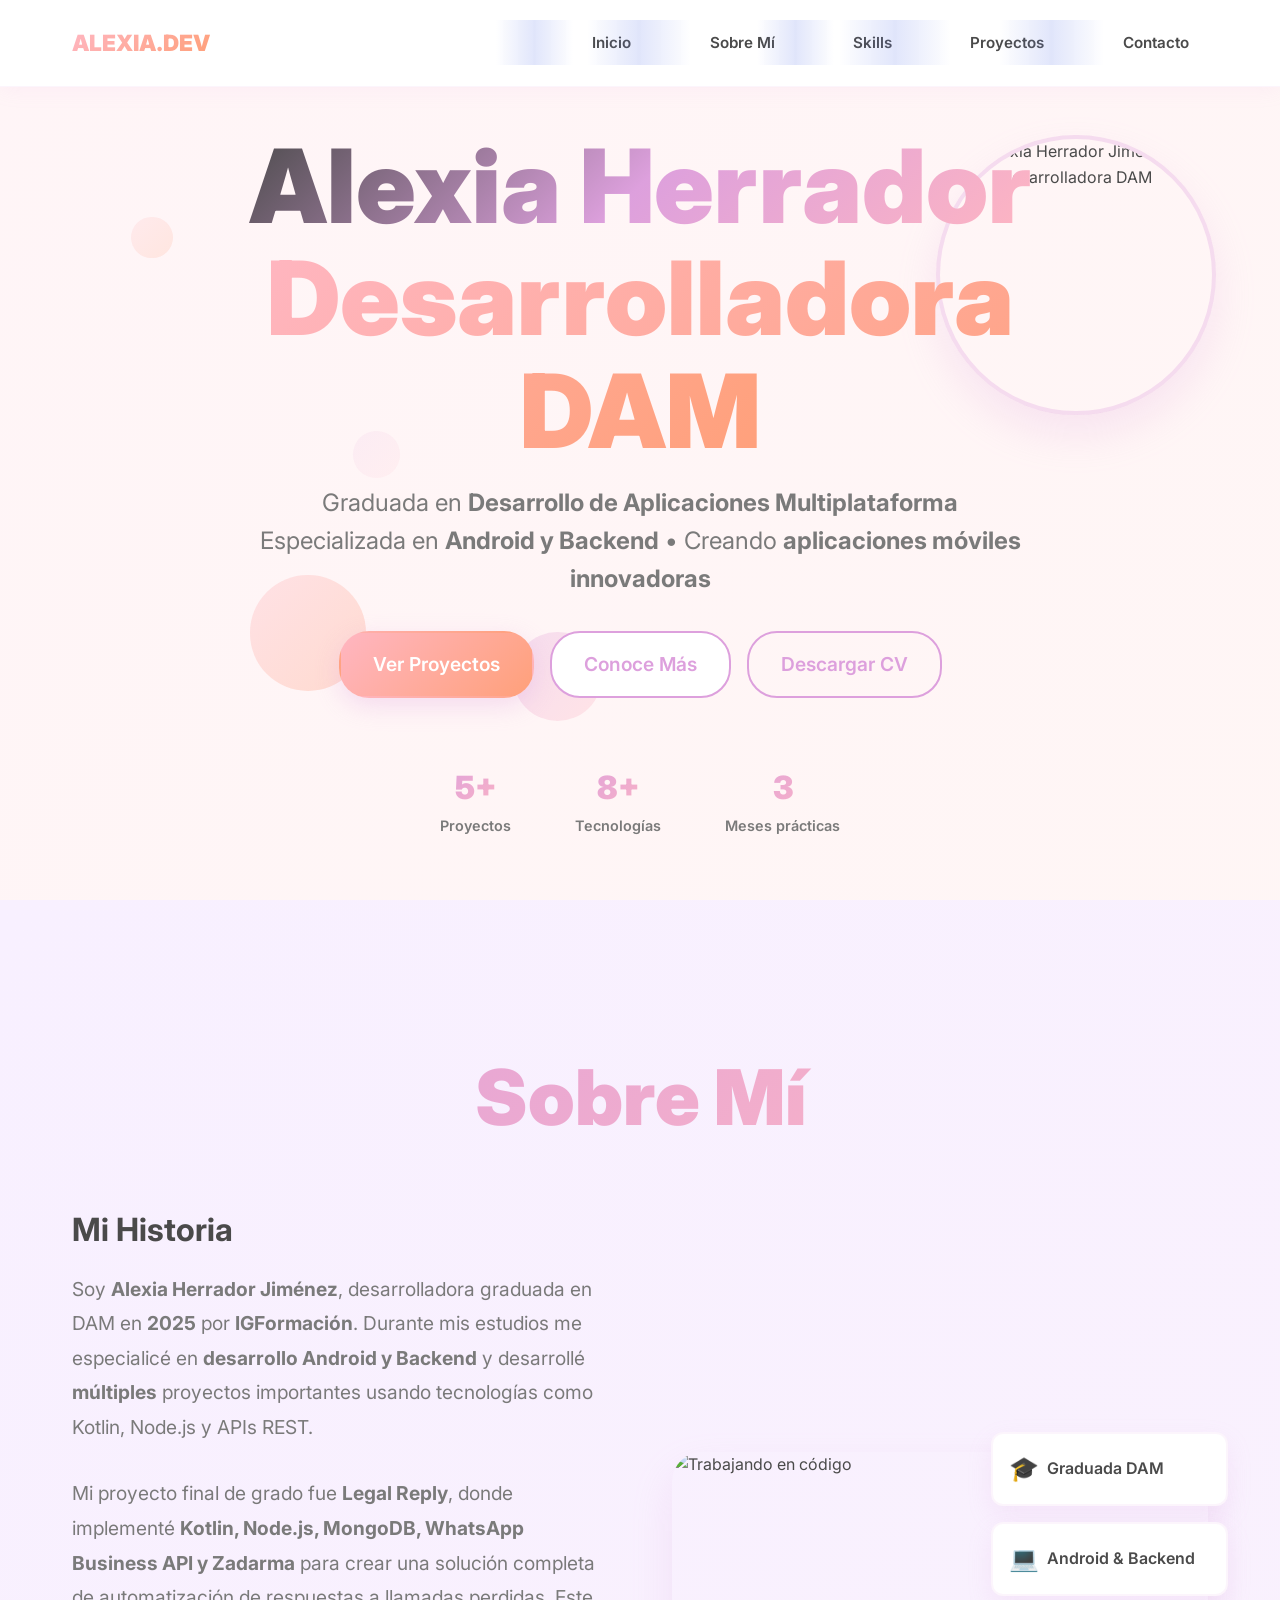
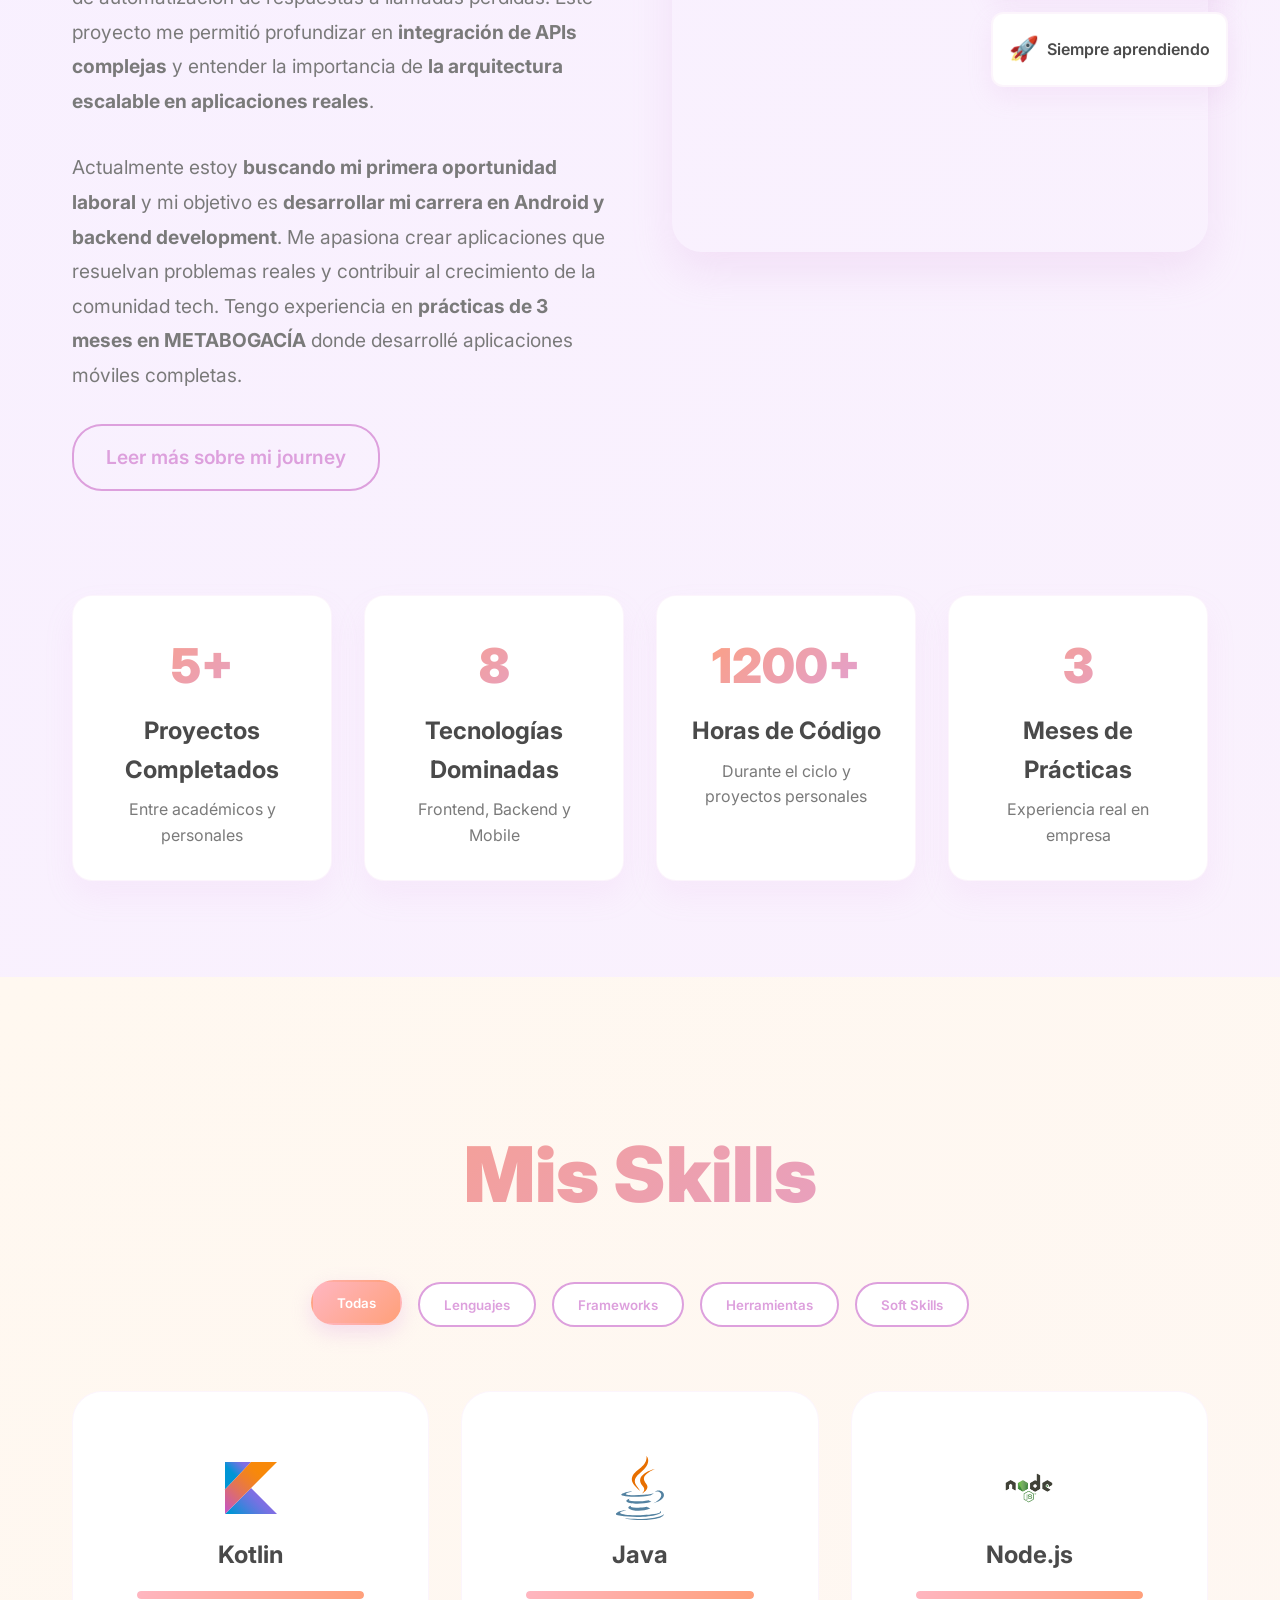
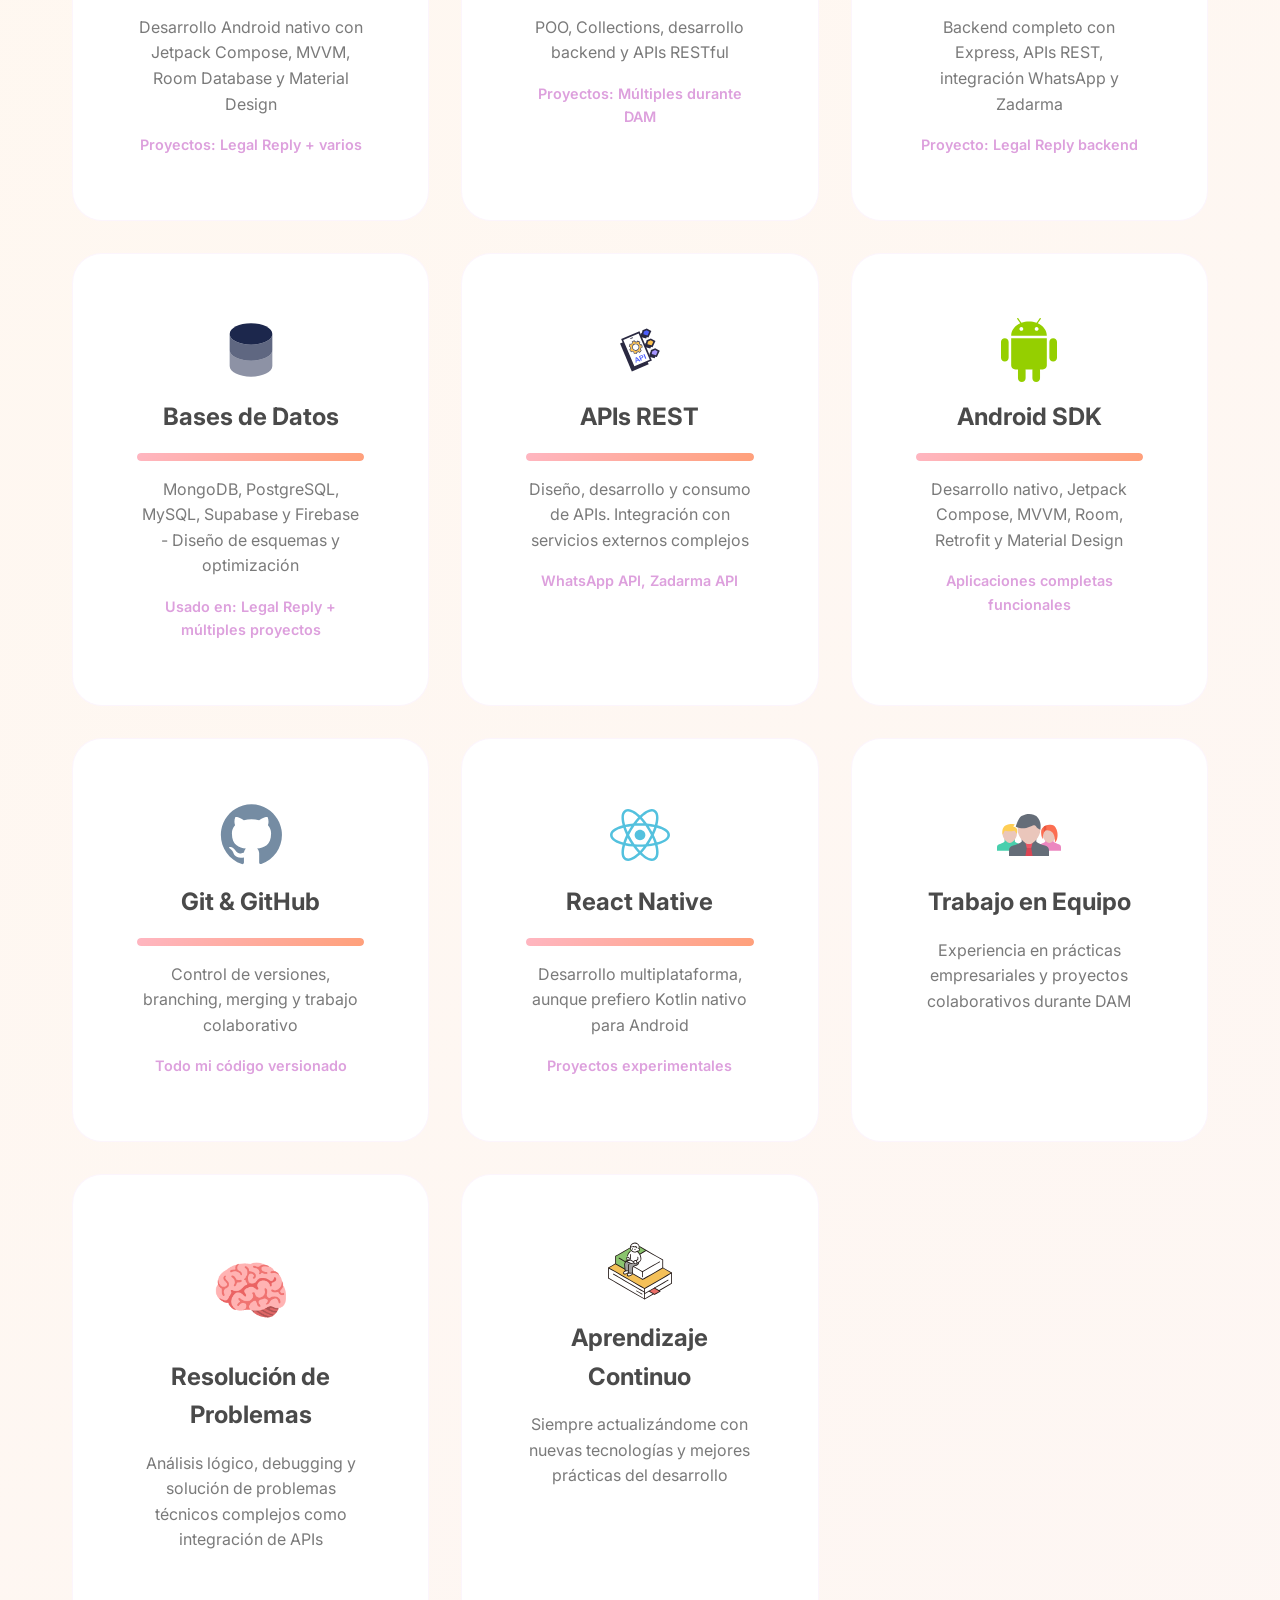
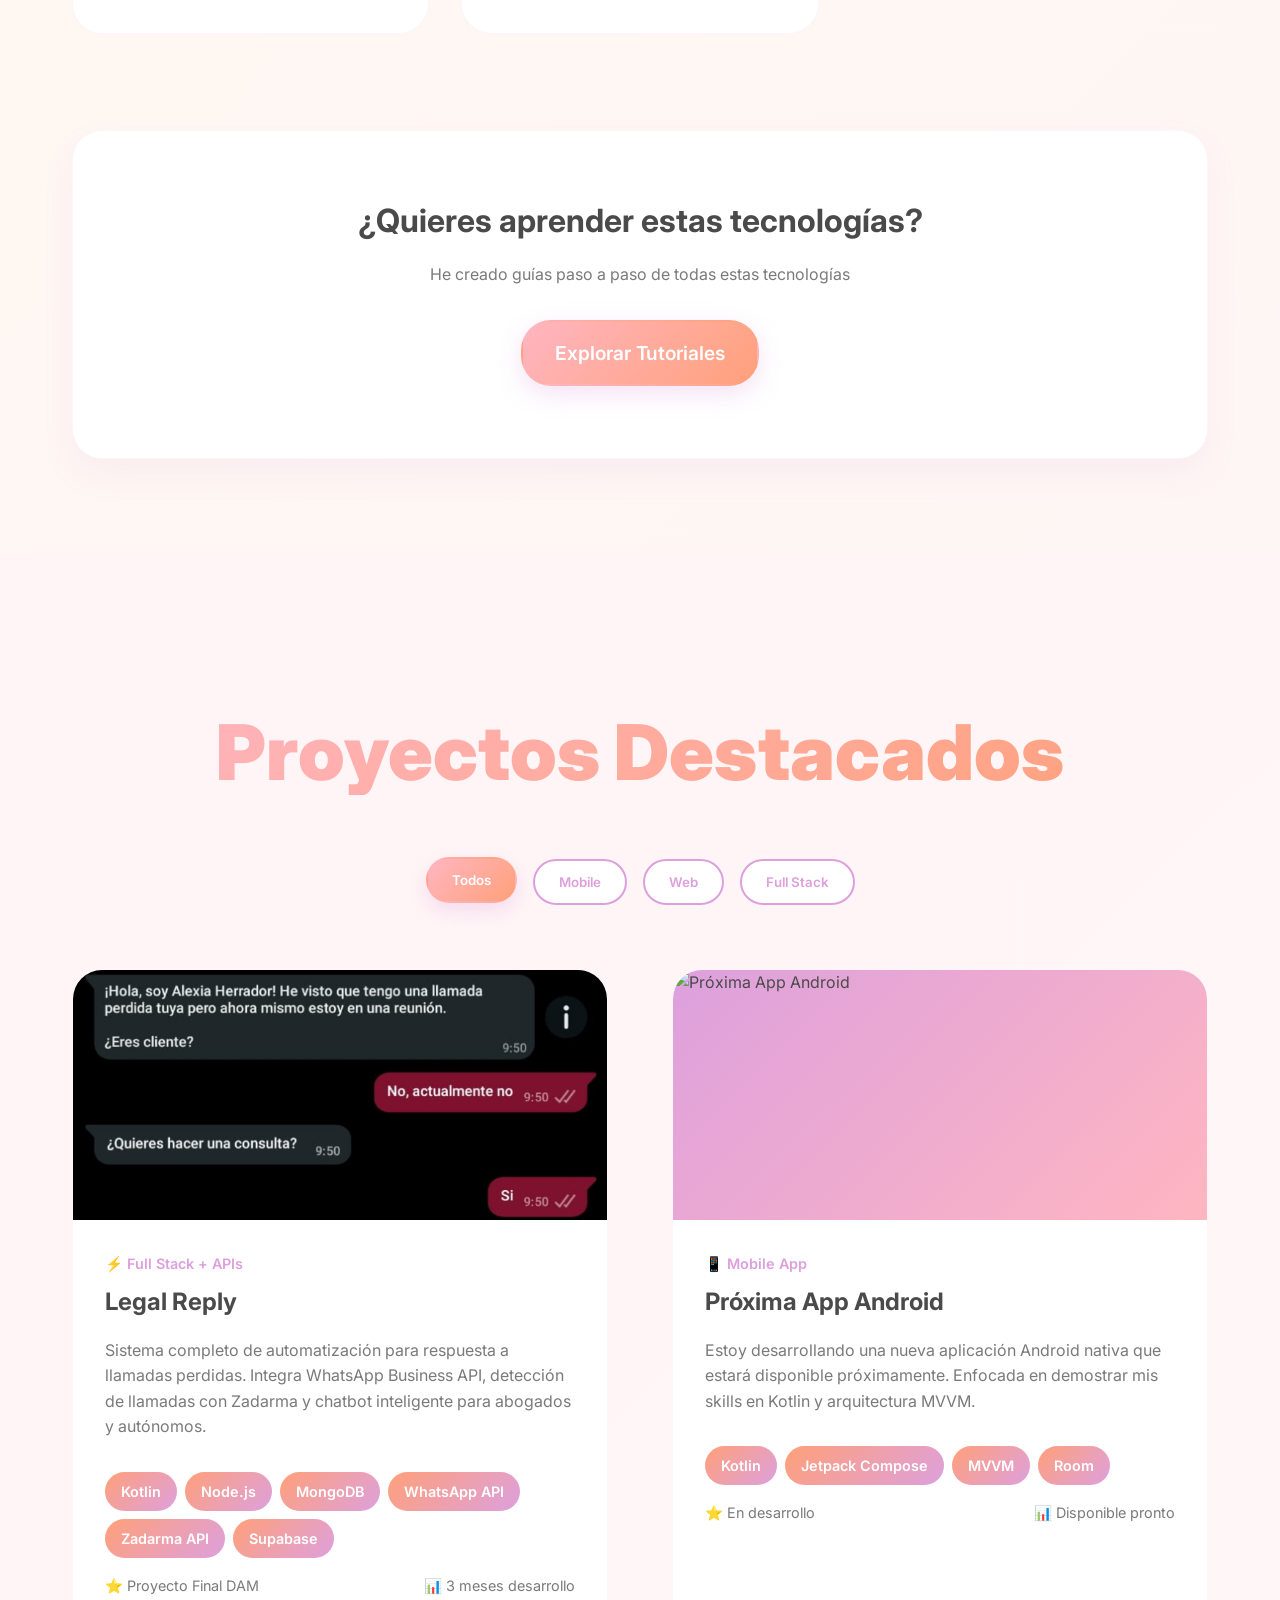
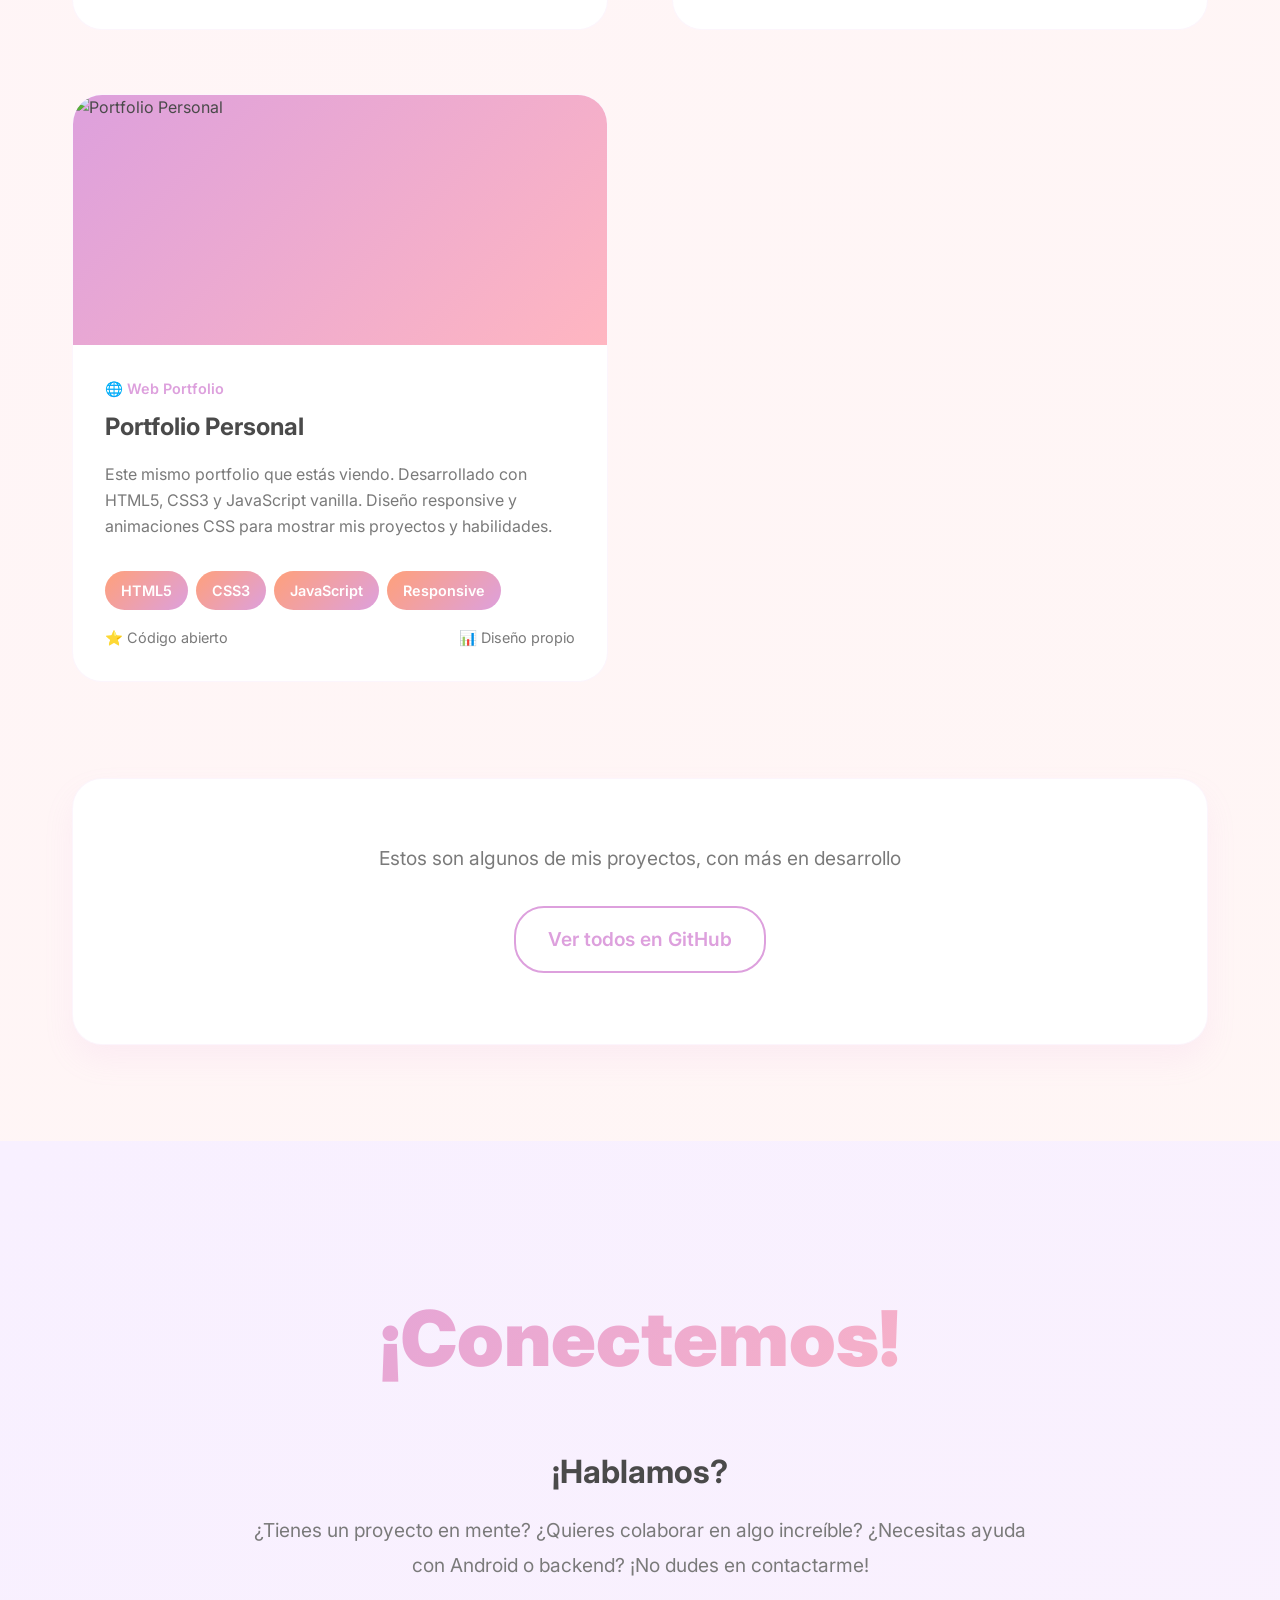
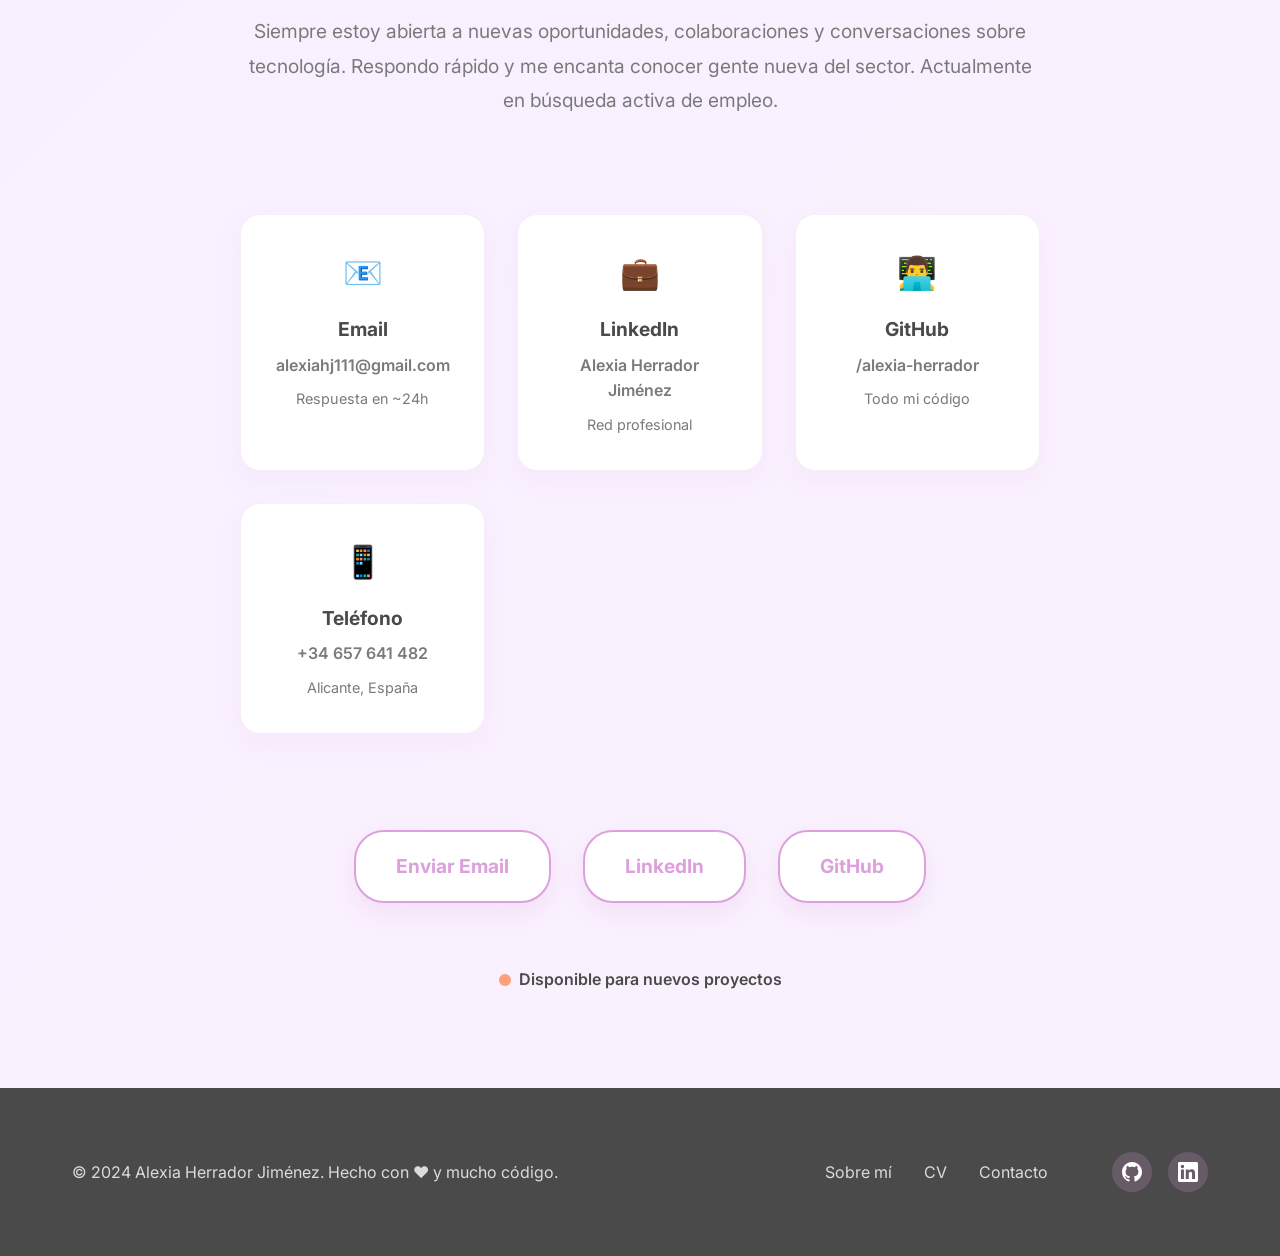
==== commit 5a3ed426: "Añadido imágenes y documentos" ====
--- a/index.html
+++ b/index.html
@@ -3,18 +3,18 @@
 <head>
     <meta charset="UTF-8">
     <meta name="viewport" content="width=device-width, initial-scale=1.0">
-    <meta name="description" content="Portfolio de [Tu Nombre] - Desarrollador Full Stack graduado en DAM. Especializado en desarrollo móvil y web.">
-    <meta name="keywords" content="desarrollador, DAM, Java, Kotlin, Android, portfolio, programador">
-    <meta name="author" content="[Tu Nombre]">
+    <meta name="description" content="Portfolio de Alexia Herrador Jiménez - Desarrolladora de Aplicaciones Móviles graduada en DAM. Especializada en Android y Backend con APIs REST.">
+    <meta name="keywords" content="desarrolladora, DAM, Kotlin, Android, Java, Node.js, APIs REST, MVVM, portfolio, programadora">
+    <meta name="author" content="Alexia Herrador Jiménez">
     
     <!-- Open Graph / Social Media -->
     <meta property="og:type" content="website">
-    <meta property="og:title" content="[Tu Nombre] - Desarrollador DAM">
-    <meta property="og:description" content="Portfolio de desarrollador Full Stack graduado en DAM">
+    <meta property="og:title" content="Alexia Herrador Jiménez - Desarrolladora DAM">
+    <meta property="og:description" content="Portfolio de desarrolladora de aplicaciones móviles graduada en DAM, especializada en Android y Backend">
     <meta property="og:image" content="./assets/images/profile/social-preview.jpg">
-    <meta property="og:url" content="https://tu-dominio.com">
+    <meta property="og:url" content="https://alexia-herrador.dev">
     
-    <title>[Tu Nombre] - Desarrollador DAM | Portfolio</title>
+    <title>Alexia Herrador Jiménez - Desarrolladora DAM | Portfolio</title>
     
     <!-- Favicon -->
     <link rel="icon" type="image/x-icon" href="./assets/images/favicon.ico">
@@ -32,7 +32,7 @@
     <nav class="nav" id="navbar">
         <div class="nav-container">
             <div class="logo">
-                <a href="#home">[TU.LOGO]</a>
+                <a href="#home">ALEXIA.DEV</a>
             </div>
             
             <!-- Desktop Navigation -->
@@ -65,7 +65,7 @@
     </nav>
 
     <!-- Hero Section -->
-    <section id="home" class="hero">
+    <section id="home" class="hero" style="padding-top: 100px;">
         <div class="floating-elements">
             <div class="floating-shape"></div>
             <div class="floating-shape"></div>
@@ -73,43 +73,42 @@
         </div>
         
         <div class="hero-content">
-            <!-- Cambia estos datos por los tuyos -->
             <h1>
-                <span class="hero-name">[Tu Nombre]</span><br>
-                <span class="hero-title">Desarrollador DAM</span>
+                <span class="hero-name">Alexia Herrador</span><br>
+                <span class="hero-title">Desarrolladora DAM</span>
             </h1>
             
             <p class="hero-subtitle">
-                Graduado en <strong>Desarrollo de Aplicaciones Multiplataforma</strong><br>
-                Especializado en <strong>[Tu especialidad]</strong> • Creando <strong>[tipo de apps]</strong>
+                Graduada en <strong>Desarrollo de Aplicaciones Multiplataforma</strong><br>
+                Especializada en <strong>Android y Backend</strong> • Creando <strong>aplicaciones móviles innovadoras</strong>
             </p>
             
             <div class="cta-buttons">
                 <a href="#projects" class="btn btn-primary">Ver Proyectos</a>
                 <a href="#about" class="btn btn-secondary">Conoce Más</a>
-                <a href="./assets/documents/cv-[tu-nombre].pdf" class="btn btn-outline" target="_blank">Descargar CV</a>
+                <a href="./assets/documents/cv-alexia-herrador.pdf" class="btn btn-outline" target="_blank">Descargar CV</a>
             </div>
             
             <!-- Stats rápidas -->
             <div class="hero-stats">
                 <div class="stat">
-                    <span class="stat-number">[X]</span>
+                    <span class="stat-number">5+</span>
                     <span class="stat-label">Proyectos</span>
                 </div>
                 <div class="stat">
-                    <span class="stat-number">[X]</span>
+                    <span class="stat-number">8+</span>
                     <span class="stat-label">Tecnologías</span>
                 </div>
                 <div class="stat">
-                    <span class="stat-number">[X]</span>
-                    <span class="stat-label">Años</span>
+                    <span class="stat-number">3</span>
+                    <span class="stat-label">Meses prácticas</span>
                 </div>
             </div>
         </div>
         
         <!-- Profile Image -->
         <div class="hero-image">
-            <img src="./assets/images/profile/hero-photo.jpg" alt="[Tu Nombre] - Desarrollador DAM" class="profile-img">
+            <img src="./assets/images/profile/hero-photo.jpg" alt="Alexia Herrador Jiménez - Desarrolladora DAM" class="profile-img">
         </div>
     </section>
 
@@ -120,26 +119,26 @@
             
             <div class="about-content fade-in">
                 <div class="about-text">
-                    <!-- Personaliza esta información -->
                     <h3>Mi Historia</h3>
                     <p>
-                        Soy <strong>[Tu Nombre]</strong>, desarrollador graduado en DAM en <strong>[Año]</strong> 
-                        por <strong>[Tu Instituto]</strong>. Durante mis estudios me especialicé en 
-                        <strong>[área que más te gustó]</strong> y desarrollé <strong>[número]</strong> 
-                        proyectos importantes.
+                        Soy <strong>Alexia Herrador Jiménez</strong>, desarrolladora graduada en DAM en <strong>2025</strong> 
+                        por <strong>IGFormación</strong>. Durante mis estudios me especialicé en 
+                        <strong>desarrollo Android y Backend</strong> y desarrollé <strong>múltiples</strong> 
+                        proyectos importantes usando tecnologías como Kotlin, Node.js y APIs REST.
                     </p>
                     
                     <p>
-                        Mi proyecto final de grado fue <strong>[nombre del proyecto]</strong>, donde implementé 
-                        <strong>[tecnologías usadas]</strong> y solucioné <strong>[problema que resolviste]</strong>. 
-                        Este proyecto me permitió profundizar en <strong>[área técnica]</strong> y entender la 
-                        importancia de <strong>[aspecto que aprendiste]</strong>.
+                        Mi proyecto final de grado fue <strong>Legal Reply</strong>, donde implementé 
+                        <strong>Kotlin, Node.js, MongoDB, WhatsApp Business API y Zadarma</strong> para crear una solución completa de automatización de respuestas a llamadas perdidas. 
+                        Este proyecto me permitió profundizar en <strong>integración de APIs complejas</strong> y entender la 
+                        importancia de <strong>la arquitectura escalable en aplicaciones reales</strong>.
                     </p>
                     
                     <p>
-                        Actualmente estoy <strong>[trabajando en/buscando trabajo en/estudiando]</strong> y mi objetivo 
-                        es <strong>[tu objetivo profesional a corto plazo]</strong>. Me apasiona crear aplicaciones 
-                        que resuelvan problemas reales y contribuir al crecimiento de la comunidad tech.
+                        Actualmente estoy <strong>buscando mi primera oportunidad laboral</strong> y mi objetivo 
+                        es <strong>desarrollar mi carrera en Android y backend development</strong>. Me apasiona crear aplicaciones 
+                        que resuelvan problemas reales y contribuir al crecimiento de la comunidad tech. Tengo experiencia en 
+                        <strong>prácticas de 3 meses en METABOGACÍA</strong> donde desarrollé aplicaciones móviles completas.
                     </p>
                     
                     <!-- Botón para página extendida -->
@@ -154,11 +153,11 @@
                     <div class="info-cards">
                         <div class="info-card">
                             <span class="info-icon">🎓</span>
-                            <span class="info-text">Graduado DAM</span>
+                            <span class="info-text">Graduada DAM</span>
                         </div>
                         <div class="info-card">
                             <span class="info-icon">💻</span>
-                            <span class="info-text">Full Stack</span>
+                            <span class="info-text">Android & Backend</span>
                         </div>
                         <div class="info-card">
                             <span class="info-icon">🚀</span>
@@ -171,24 +170,24 @@
             <!-- Stats detalladas -->
             <div class="stats-detailed">
                 <div class="stat-card">
-                    <div class="stat-number">[X]+</div>
+                    <div class="stat-number">5+</div>
                     <h4>Proyectos Completados</h4>
                     <p>Entre académicos y personales</p>
                 </div>
                 <div class="stat-card">
-                    <div class="stat-number">[X]</div>
+                    <div class="stat-number">8</div>
                     <h4>Tecnologías Dominadas</h4>
                     <p>Frontend, Backend y Mobile</p>
                 </div>
                 <div class="stat-card">
-                    <div class="stat-number">[X]</div>
+                    <div class="stat-number">1200+</div>
                     <h4>Horas de Código</h4>
                     <p>Durante el ciclo y proyectos personales</p>
                 </div>
                 <div class="stat-card">
-                    <div class="stat-number">[X]</div>
-                    <h4>Certificaciones</h4>
-                    <p>Cursos y especializaciones</p>
+                    <div class="stat-number">3</div>
+                    <h4>Meses de Prácticas</h4>
+                    <p>Experiencia real en empresa</p>
                 </div>
             </div>
         </div>
@@ -209,106 +208,147 @@
             </div>
             
             <div class="skills-grid fade-in">
-                <!-- Lenguajes de Programación -->
+                <!-- Kotlin -->
                 <div class="skill-card" data-category="languages">
                     <div class="skill-icon">
+                        <img src="./assets/images/icons/kotlin-icon.svg" alt="Kotlin">
+                    </div>
+                    <h3>Kotlin</h3>
+                    <div class="skill-level">
+                        <div class="skill-bar" data-level="90"></div>
+                    </div>
+                    <p>Desarrollo Android nativo con Jetpack Compose, MVVM, Room Database y Material Design</p>
+                    <div class="skill-projects">
+                        <span>Proyectos: Legal Reply + varios</span>
+                    </div>
+                </div>
+                
+                <!-- Java -->
+                <div class="skill-card" data-category="languages">
+                    <div class="skill-icon">
                         <img src="./assets/images/icons/java-icon.svg" alt="Java">
                     </div>
                     <h3>Java</h3>
                     <div class="skill-level">
+                        <div class="skill-bar" data-level="75"></div>
+                    </div>
+                    <p>POO, Collections, desarrollo backend y APIs RESTful</p>
+                    <div class="skill-projects">
+                        <span>Proyectos: Múltiples durante DAM</span>
+                    </div>
+                </div>
+                
+                <!-- Node.js -->
+                <div class="skill-card" data-category="frameworks">
+                    <div class="skill-icon">
+                        <img src="./assets/images/icons/node-icon.svg" alt="Node.js">
+                    </div>
+                    <h3>Node.js</h3>
+                    <div class="skill-level">
                         <div class="skill-bar" data-level="85"></div>
                     </div>
-                    <p>Desarrollo backend con Spring Boot, APIs RESTful y arquitecturas escalables</p>
-                    <div class="skill-projects">
-                        <span>Proyectos: [X]</span>
-                    </div>
-                </div>
-                
-                <div class="skill-card" data-category="languages">
-                    <div class="skill-icon">
-                        <img src="./assets/images/icons/kotlin-icon.svg" alt="Kotlin">
-                    </div>
-                    <h3>Kotlin</h3>
+                    <p>Backend completo con Express, APIs REST, integración WhatsApp y Zadarma</p>
+                    <div class="skill-projects">
+                        <span>Proyecto: Legal Reply backend</span>
+                    </div>
+                </div>
+                
+                <!-- Bases de Datos -->
+                <div class="skill-card" data-category="tools">
+                    <div class="skill-icon">
+                        <img src="./assets/images/icons/database-icon.svg" alt="Bases de Datos">
+                    </div>
+                    <h3>Bases de Datos</h3>
                     <div class="skill-level">
                         <div class="skill-bar" data-level="80"></div>
                     </div>
-                    <p>Desarrollo Android nativo con Jetpack Compose y arquitectura MVVM</p>
-                    <div class="skill-projects">
-                        <span>Proyectos: [X]</span>
-                    </div>
-                </div>
-                
-                <div class="skill-card" data-category="languages">
-                    <div class="skill-icon">
-                        <img src="./assets/images/icons/javascript-icon.svg" alt="JavaScript">
-                    </div>
-                    <h3>JavaScript</h3>
-                    <div class="skill-level">
-                        <div class="skill-bar" data-level="75"></div>
-                    </div>
-                    <p>Frontend moderno con DOM manipulation y desarrollo de SPAs</p>
-                    <div class="skill-projects">
-                        <span>Proyectos: [X]</span>
-                    </div>
-                </div>
-                
-                <!-- Frameworks -->
+                    <p>MongoDB, PostgreSQL, MySQL, Supabase y Firebase - Diseño de esquemas y optimización</p>
+                    <div class="skill-projects">
+                        <span>Usado en: Legal Reply + múltiples proyectos</span>
+                    </div>
+                </div>
+                
+                <!-- APIs REST -->
                 <div class="skill-card" data-category="frameworks">
                     <div class="skill-icon">
-                        <img src="./assets/images/icons/spring-icon.svg" alt="Spring Boot">
-                    </div>
-                    <h3>Spring Boot</h3>
+                        <img src="./assets/images/icons/api-icon.svg" alt="APIs REST">
+                    </div>
+                    <h3>APIs REST</h3>
+                    <div class="skill-level">
+                        <div class="skill-bar" data-level="85"></div>
+                    </div>
+                    <p>Diseño, desarrollo y consumo de APIs. Integración con servicios externos complejos</p>
+                    <div class="skill-projects">
+                        <span>WhatsApp API, Zadarma API</span>
+                    </div>
+                </div>
+                
+                <!-- Android SDK -->
+                <div class="skill-card" data-category="frameworks">
+                    <div class="skill-icon">
+                        <img src="./assets/images/icons/android-icon.svg" alt="Android">
+                    </div>
+                    <h3>Android SDK</h3>
+                    <div class="skill-level">
+                        <div class="skill-bar" data-level="90"></div>
+                    </div>
+                    <p>Desarrollo nativo, Jetpack Compose, MVVM, Room, Retrofit y Material Design</p>
+                    <div class="skill-projects">
+                        <span>Aplicaciones completas funcionales</span>
+                    </div>
+                </div>
+                
+                <!-- Git & GitHub -->
+                <div class="skill-card" data-category="tools">
+                    <div class="skill-icon">
+                        <img src="./assets/images/icons/git-icon.svg" alt="Git">
+                    </div>
+                    <h3>Git & GitHub</h3>
+                    <div class="skill-level">
+                        <div class="skill-bar" data-level="80"></div>
+                    </div>
+                    <p>Control de versiones, branching, merging y trabajo colaborativo</p>
+                    <div class="skill-projects">
+                        <span>Todo mi código versionado</span>
+                    </div>
+                </div>
+                
+                <!-- React Native -->
+                <div class="skill-card" data-category="frameworks">
+                    <div class="skill-icon">
+                        <img src="./assets/images/icons/react-icon.svg" alt="React Native">
+                    </div>
+                    <h3>React Native</h3>
                     <div class="skill-level">
                         <div class="skill-bar" data-level="70"></div>
                     </div>
-                    <p>APIs REST, seguridad con JWT y integración con bases de datos</p>
-                </div>
-                
-                <div class="skill-card" data-category="frameworks">
-                    <div class="skill-icon">
-                        <img src="./assets/images/icons/android-icon.svg" alt="Android">
-                    </div>
-                    <h3>Android SDK</h3>
-                    <div class="skill-level">
-                        <div class="skill-bar" data-level="80"></div>
-                    </div>
-                    <p>Activities, Fragments, Room Database y Material Design</p>
-                </div>
-                
-                <!-- Herramientas -->
-                <div class="skill-card" data-category="tools">
-                    <div class="skill-icon">
-                        <img src="./assets/images/icons/database-icon.svg" alt="Bases de Datos">
-                    </div>
-                    <h3>Bases de Datos</h3>
-                    <div class="skill-level">
-                        <div class="skill-bar" data-level="75"></div>
-                    </div>
-                    <p>MySQL, PostgreSQL y diseño de esquemas relacionales</p>
-                </div>
-                
-                <div class="skill-card" data-category="tools">
-                    <div class="skill-icon">
-                        <img src="./assets/images/icons/git-icon.svg" alt="Git">
-                    </div>
-                    <h3>Git & GitHub</h3>
-                    <div class="skill-level">
-                        <div class="skill-bar" data-level="80"></div>
-                    </div>
-                    <p>Control de versiones, branching y trabajo colaborativo</p>
+                    <p>Desarrollo multiplataforma, aunque prefiero Kotlin nativo para Android</p>
+                    <div class="skill-projects">
+                        <span>Proyectos experimentales</span>
+                    </div>
                 </div>
                 
                 <!-- Soft Skills -->
                 <div class="skill-card" data-category="soft">
-                    <div class="skill-icon">👥</div>
+                     <div class="skill-icon">
+                        <img src="./assets/images/icons/teamwork-icon.svg" alt="React Native">
+                    </div>
                     <h3>Trabajo en Equipo</h3>
-                    <p>Proyectos colaborativos durante DAM y metodologías ágiles</p>
+                    <p>Experiencia en prácticas empresariales y proyectos colaborativos durante DAM</p>
                 </div>
                 
                 <div class="skill-card" data-category="soft">
                     <div class="skill-icon">🧠</div>
                     <h3>Resolución de Problemas</h3>
-                    <p>Análisis lógico y debugging sistemático</p>
+                    <p>Análisis lógico, debugging y solución de problemas técnicos complejos como integración de APIs</p>
+                </div>
+                
+                <div class="skill-card" data-category="soft">
+                     <div class="skill-icon">
+                        <img src="./assets/images/icons/learn-icon.svg" alt="React Native">
+                    </div>
+                    <h3>Aprendizaje Continuo</h3>
+                    <p>Siempre actualizándome con nuevas tecnologías y mejores prácticas del desarrollo</p>
                 </div>
             </div>
             
@@ -334,89 +374,91 @@
             </div>
             
             <div class="projects-grid fade-in">
-                <!-- Proyecto 1 - Personalizar -->
+                <!-- Proyecto 1 - Legal Reply -->
+                <div class="project-card" data-category="fullstack">
+                    <div class="project-image">
+                        <img src="./assets/images/projects/legal-reply-screenshot.png" alt="Legal Reply - Automatización WhatsApp">
+                        <div class="project-overlay">
+                            <div class="project-links">
+                                <a href="./pages/projects/legal-reply.html" class="project-link">Ver Detalles</a>
+                                <a href="#" class="project-link" onclick="alert('Proyecto empresarial - código privado')">Info Código</a>
+                                <a href="./assets/documents/legal-reply-presentation.pdf" class="project-link" target="_blank">Presentación PDF</a>
+                            </div>
+                        </div>
+                    </div>
+                    <div class="project-content">
+                        <div class="project-category">⚡ Full Stack + APIs</div>
+                        <h3>Legal Reply</h3>
+                        <p>Sistema completo de automatización para respuesta a llamadas perdidas. Integra WhatsApp Business API, detección de llamadas con Zadarma y chatbot inteligente para abogados y autónomos.</p>
+                        <div class="project-tags">
+                            <span class="tag">Kotlin</span>
+                            <span class="tag">Node.js</span>
+                            <span class="tag">MongoDB</span>
+                            <span class="tag">WhatsApp API</span>
+                            <span class="tag">Zadarma API</span>
+                            <span class="tag">Supabase</span>
+                        </div>
+                        <div class="project-stats">
+                            <span>⭐ Proyecto Final DAM</span>
+                            <span>📊 3 meses desarrollo</span>
+                        </div>
+                    </div>
+                </div>
+                
+                <!-- Proyecto 2 -  -->
                 <div class="project-card" data-category="mobile">
                     <div class="project-image">
-                        <img src="./assets/images/projects/project1-screenshot.jpg" alt="[Nombre Proyecto 1]">
+                        <img src="./assets/images/projects/android-app-screenshot.jpg" alt="Próxima App Android">
                         <div class="project-overlay">
                             <div class="project-links">
-                                <a href="./pages/projects/project1.html" class="project-link">Ver Detalles</a>
-                                <a href="[link-github]" class="project-link" target="_blank">GitHub</a>
-                                <a href="[link-demo]" class="project-link" target="_blank">Demo</a>
+                                <a href="#" class="project-link">Próximamente</a>
+                                <a href="#" class="project-link">GitHub</a>
+                                <a href="#" class="project-link">Demo</a>
                             </div>
                         </div>
                     </div>
                     <div class="project-content">
                         <div class="project-category">📱 Mobile App</div>
-                        <h3>[Nombre de tu proyecto]</h3>
-                        <p>[Descripción del problema que resuelve y las principales características]</p>
+                        <h3>Próxima App Android</h3>
+                        <p>Estoy desarrollando una nueva aplicación Android nativa que estará disponible próximamente. Enfocada en demostrar mis skills en Kotlin y arquitectura MVVM.</p>
                         <div class="project-tags">
                             <span class="tag">Kotlin</span>
+                            <span class="tag">Jetpack Compose</span>
+                            <span class="tag">MVVM</span>
                             <span class="tag">Room</span>
-                            <span class="tag">MVVM</span>
-                            <span class="tag">Material Design</span>
                         </div>
                         <div class="project-stats">
-                            <span>⭐ [X] commits</span>
-                            <span>📊 [X] líneas de código</span>
-                        </div>
-                    </div>
-                </div>
-                
-                <!-- Proyecto 2 - Personalizar -->
+                            <span>⭐ En desarrollo</span>
+                            <span>📊 Disponible pronto</span>
+                        </div>
+                    </div>
+                </div>
+                
+                <!-- Proyecto 3 - Otro placeholder -->
                 <div class="project-card" data-category="web">
                     <div class="project-image">
-                        <img src="./assets/images/projects/project2-screenshot.jpg" alt="[Nombre Proyecto 2]">
+                        <img src="./assets/images/projects/portfolio-screenshot.jpg" alt="Portfolio Personal">
                         <div class="project-overlay">
                             <div class="project-links">
-                                <a href="./pages/projects/project2.html" class="project-link">Ver Detalles</a>
-                                <a href="[link-github]" class="project-link" target="_blank">GitHub</a>
-                                <a href="[link-demo]" class="project-link" target="_blank">Demo</a>
+                                <a href="#" class="project-link">Ver Código</a>
+                                <a href="https://github.com/Alexiia99/Portfolio" class="project-link" target="_blank">GitHub</a>
+                                <a href="#home" class="project-link">Ver Live</a>
                             </div>
                         </div>
                     </div>
                     <div class="project-content">
-                        <div class="project-category">🌐 Web App</div>
-                        <h3>[Nombre de tu proyecto]</h3>
-                        <p>[Descripción del problema que resuelve y las principales características]</p>
+                        <div class="project-category">🌐 Web Portfolio</div>
+                        <h3>Portfolio Personal</h3>
+                        <p>Este mismo portfolio que estás viendo. Desarrollado con HTML5, CSS3 y JavaScript vanilla. Diseño responsive y animaciones CSS para mostrar mis proyectos y habilidades.</p>
                         <div class="project-tags">
-                            <span class="tag">JavaScript</span>
                             <span class="tag">HTML5</span>
                             <span class="tag">CSS3</span>
+                            <span class="tag">JavaScript</span>
                             <span class="tag">Responsive</span>
                         </div>
                         <div class="project-stats">
-                            <span>⭐ [X] commits</span>
-                            <span>📊 [X] líneas de código</span>
-                        </div>
-                    </div>
-                </div>
-                
-                <!-- Proyecto 3 - Personalizar -->
-                <div class="project-card" data-category="fullstack">
-                    <div class="project-image">
-                        <img src="./assets/images/projects/project3-screenshot.jpg" alt="[Nombre Proyecto 3]">
-                        <div class="project-overlay">
-                            <div class="project-links">
-                                <a href="./pages/projects/project3.html" class="project-link">Ver Detalles</a>
-                                <a href="[link-github]" class="project-link" target="_blank">GitHub</a>
-                                <a href="[link-demo]" class="project-link" target="_blank">Demo</a>
-                            </div>
-                        </div>
-                    </div>
-                    <div class="project-content">
-                        <div class="project-category">⚡ Full Stack</div>
-                        <h3>[Nombre de tu proyecto]</h3>
-                        <p>[Descripción del problema que resuelve y las principales características]</p>
-                        <div class="project-tags">
-                            <span class="tag">Spring Boot</span>
-                            <span class="tag">MySQL</span>
-                            <span class="tag">REST API</span>
-                            <span class="tag">JWT</span>
-                        </div>
-                        <div class="project-stats">
-                            <span>⭐ [X] commits</span>
-                            <span>📊 [X] líneas de código</span>
+                            <span>⭐ Código abierto</span>
+                            <span>📊 Diseño propio</span>
                         </div>
                     </div>
                 </div>
@@ -424,8 +466,8 @@
             
             <!-- Link a todos los proyectos -->
             <div class="projects-cta">
-                <p>Estos son solo algunos de mis proyectos destacados</p>
-                <a href="https://github.com/[tu-usuario]" class="btn btn-outline" target="_blank">Ver todos en GitHub</a>
+                <p>Estos son algunos de mis proyectos, con más en desarrollo</p>
+                <a href="https://github.com/alexia-herrador" class="btn btn-outline" target="_blank">Ver todos en GitHub</a>
             </div>
         </div>
     </section>
@@ -437,15 +479,15 @@
             
             <div class="contact-content fade-in">
                 <div class="contact-text">
-                    <h3>¿Hablamos?</h3>
+                    <h3>¡Hablamos?</h3>
                     <p>
                         ¿Tienes un proyecto en mente? ¿Quieres colaborar en algo increíble? 
-                        ¿Necesitas ayuda con alguna tecnología? ¡No dudes en contactarme!
+                        ¿Necesitas ayuda con Android o backend? ¡No dudes en contactarme!
                     </p>
                     <p>
-                        Siempre estoy abierto a nuevas oportunidades, colaboraciones y 
+                        Siempre estoy abierta a nuevas oportunidades, colaboraciones y 
                         conversaciones sobre tecnología. Respondo rápido y me encanta 
-                        conocer gente nueva del sector.
+                        conocer gente nueva del sector. Actualmente en búsqueda activa de empleo.
                     </p>
                 </div>
                 
@@ -455,7 +497,7 @@
                         <div class="contact-icon">📧</div>
                         <div class="contact-info">
                             <h4>Email</h4>
-                            <p>[tu-email]@gmail.com</p>
+                            <p>alexiahj111@gmail.com</p>
                             <span>Respuesta en ~24h</span>
                         </div>
                     </div>
@@ -465,7 +507,7 @@
                         <div class="contact-icon">💼</div>
                         <div class="contact-info">
                             <h4>LinkedIn</h4>
-                            <p>/in/[tu-nombre-apellido]</p>
+                            <p>Alexia Herrador Jiménez</p>
                             <span>Red profesional</span>
                         </div>
                     </div>
@@ -475,30 +517,30 @@
                         <div class="contact-icon">👨‍💻</div>
                         <div class="contact-info">
                             <h4>GitHub</h4>
-                            <p>/[tu-usuario]</p>
+                            <p>/alexia-herrador</p>
                             <span>Todo mi código</span>
                         </div>
                     </div>
                     
-                    <!-- WhatsApp (opcional) -->
+                    <!-- WhatsApp -->
                     <div class="contact-method">
                         <div class="contact-icon">📱</div>
                         <div class="contact-info">
-                            <h4>WhatsApp</h4>
-                            <p>+34 [tu-teléfono]</p>
-                            <span>Solo para trabajo</span>
+                            <h4>Teléfono</h4>
+                            <p>+34 657 641 482</p>
+                            <span>Alicante, España</span>
                         </div>
                     </div>
                 </div>
                 
                 <div class="contact-buttons">
-                    <a href="mailto:[tu-email]@gmail.com" class="contact-btn btn-primary">
+                    <a href="mailto:alexiahj111@gmail.com" class="contact-btn btn-primary">
                         Enviar Email
                     </a>
-                    <a href="https://linkedin.com/in/[tu-perfil]" class="contact-btn btn-secondary" target="_blank">
+                    <a href="https://linkedin.com/in/alexia-herrador-jimenez" class="contact-btn btn-secondary" target="_blank">
                         LinkedIn
                     </a>
-                    <a href="https://github.com/[tu-usuario]" class="contact-btn btn-outline" target="_blank">
+                    <a href="https://github.com/alexia-herrador" class="contact-btn btn-outline" target="_blank">
                         GitHub
                     </a>
                 </div>
@@ -516,21 +558,21 @@
     <footer class="footer">
         <div class="footer-content">
             <div class="footer-left">
-                <p>&copy; 2024 [Tu Nombre]. Hecho con ❤️ y mucho código.</p>
+                <p>&copy; 2024 Alexia Herrador Jiménez. Hecho con ❤️ y mucho código.</p>
             </div>
             <div class="footer-right">
                 <div class="footer-links">
                     <a href="./pages/about.html">Sobre mí</a>
-                    <a href="./assets/documents/cv-[tu-nombre].pdf" target="_blank">CV</a>
-                    <a href="mailto:[tu-email]@gmail.com">Contacto</a>
+                    <a href="./assets/documents/cv-alexia-herrador.pdf" target="_blank">CV</a>
+                    <a href="mailto:alexiahj111@gmail.com">Contacto</a>
                 </div>
                 <div class="footer-social">
-                    <a href="https://github.com/[tu-usuario]" target="_blank" aria-label="GitHub">
+                    <a href="https://github.com/alexia-herrador" target="_blank" aria-label="GitHub">
                         <svg width="20" height="20" viewBox="0 0 24 24" fill="currentColor">
                             <path d="M12 0c-6.626 0-12 5.373-12 12 0 5.302 3.438 9.8 8.207 11.387.599.111.793-.261.793-.577v-2.234c-3.338.726-4.033-1.416-4.033-1.416-.546-1.387-1.333-1.756-1.333-1.756-1.089-.745.083-.729.083-.729 1.205.084 1.839 1.237 1.839 1.237 1.07 1.834 2.807 1.304 3.492.997.107-.775.418-1.305.762-1.604-2.665-.305-5.467-1.334-5.467-5.931 0-1.311.469-2.381 1.236-3.221-.124-.303-.535-1.524.117-3.176 0 0 1.008-.322 3.301 1.23.957-.266 1.983-.399 3.003-.404 1.02.005 2.047.138 3.006.404 2.291-1.552 3.297-1.23 3.297-1.23.653 1.653.242 2.874.118 3.176.77.84 1.235 1.911 1.235 3.221 0 4.609-2.807 5.624-5.479 5.921.43.372.823 1.102.823 2.222v3.293c0 .319.192.694.801.576 4.765-1.589 8.199-6.086 8.199-11.386 0-6.627-5.373-12-12-12z"/>
                         </svg>
                     </a>
-                    <a href="https://linkedin.com/in/[tu-perfil]" target="_blank" aria-label="LinkedIn">
+                    <a href="https://linkedin.com/in/alexia-herrador-jimenez" target="_blank" aria-label="LinkedIn">
                         <svg width="20" height="20" viewBox="0 0 24 24" fill="currentColor">
                             <path d="M20.447 20.452h-3.554v-5.569c0-1.328-.027-3.037-1.852-3.037-1.853 0-2.136 1.445-2.136 2.939v5.667H9.351V9h3.414v1.561h.046c.477-.9 1.637-1.85 3.37-1.85 3.601 0 4.267 2.37 4.267 5.455v6.286zM5.337 7.433c-1.144 0-2.063-.926-2.063-2.065 0-1.138.92-2.063 2.063-2.063 1.14 0 2.064.925 2.064 2.063 0 1.139-.925 2.065-2.064 2.065zm1.782 13.019H3.555V9h3.564v11.452zM22.225 0H1.771C.792 0 0 .774 0 1.729v20.542C0 23.227.792 24 1.771 24h20.451C23.2 24 24 23.227 24 22.271V1.729C24 .774 23.2 0 22.222 0h.003z"/>
                         </svg>
--- a/assets/css/main.css
+++ b/assets/css/main.css
@@ -1,5 +1,5 @@
 /* =================================================================
-   Portfolio DAM - Main CSS
+   Portfolio DAM - Main CSS - COMPLETO CON MEJORAS
    ================================================================= */
 
 /* Variables CSS */
@@ -101,7 +101,7 @@
 }
 
 .section {
-    padding: var(--spacing-xl) var(--spacing-md);
+    padding: calc(var(--spacing-xl) + 60px) var(--spacing-md) var(--spacing-xl);
     max-width: 1200px;
     margin: 0 auto;
 }
@@ -164,18 +164,25 @@
     transform: translateY(-3px);
 }
 
-/* Navigation */
+/* Navigation MEJORADO */
 .nav {
     position: fixed;
     top: 0;
     width: 100%;
-    background: rgba(255, 255, 255, 0.98);
+    background: rgba(255, 255, 255, 0.95);
     backdrop-filter: blur(20px);
+    -webkit-backdrop-filter: blur(20px);
     z-index: 1000;
     padding: 0.8rem 0;
-    transition: var(--transition-normal);
+    transition: all 0.3s cubic-bezier(0.4, 0.0, 0.2, 1);
     border-bottom: 1px solid rgba(221, 160, 221, 0.1);
     box-shadow: 0 2px 20px rgba(221, 160, 221, 0.1);
+}
+
+.nav.scrolled {
+    background: rgba(255, 255, 255, 0.98);
+    box-shadow: 0 4px 30px rgba(221, 160, 221, 0.15);
+    backdrop-filter: blur(25px);
 }
 
 .nav-container {
@@ -216,6 +223,7 @@
     transition: var(--transition-normal);
     text-decoration: none;
     font-size: 0.95rem;
+    overflow: hidden;
 }
 
 .nav-links a:hover {
@@ -241,54 +249,201 @@
     width: 70%;
 }
 
+/* Efecto adicional de brillo en hover */
+.nav-links a::before {
+    content: '';
+    position: absolute;
+    top: 0;
+    left: -100%;
+    width: 100%;
+    height: 100%;
+    background: linear-gradient(90deg, transparent, rgba(221, 160, 221, 0.1), transparent);
+    transition: left 0.5s ease;
+}
+
+.nav-links a:hover::before {
+    left: 100%;
+}
+
+/* Botón hamburguesa MEJORADO */
 .mobile-menu-btn {
     display: none;
     flex-direction: column;
-    gap: 4px;
-    padding: 0.5rem;
+    gap: 6px;
+    padding: 0.8rem;
+    background: transparent;
+    border: none;
+    cursor: pointer;
+    border-radius: 8px;
+    transition: all 0.3s cubic-bezier(0.4, 0.0, 0.2, 1);
+    position: relative;
+    z-index: 1001;
+}
+
+.mobile-menu-btn:hover {
+    background: rgba(221, 160, 221, 0.1);
+    transform: scale(1.05);
 }
 
 .mobile-menu-btn span {
     width: 25px;
     height: 3px;
     background: var(--color-primary);
-    transition: var(--transition-normal);
-}
-
+    transition: all 0.4s cubic-bezier(0.68, -0.55, 0.265, 1.55);
+    border-radius: 3px;
+    transform-origin: center;
+}
+
+/* Animación del botón hamburguesa */
+.mobile-menu-btn.active span:nth-child(1) {
+    transform: rotate(45deg) translate(8px, 8px);
+    background: var(--color-secondary);
+}
+
+.mobile-menu-btn.active span:nth-child(2) {
+    opacity: 0;
+    transform: scale(0);
+}
+
+.mobile-menu-btn.active span:nth-child(3) {
+    transform: rotate(-45deg) translate(8px, -8px);
+    background: var(--color-secondary);
+}
+
+/* Menú móvil MODERNO con glassmorphism */
 .mobile-nav {
-    display: none;
-    position: absolute;
-    top: 100%;
+    position: fixed;
+    top: 0;
     left: 0;
     width: 100%;
-    background: var(--color-white);
-    border-top: 1px solid #eee;
-    box-shadow: var(--shadow-lg);
-}
-
+    height: 100vh;
+    z-index: 999;
+    
+    /* Estado inicial - oculto */
+    opacity: 0;
+    visibility: hidden;
+    transform: translateY(-100%);
+    transition: all 0.6s cubic-bezier(0.68, -0.55, 0.265, 1.55);
+    
+    /* Gradient overlay con glassmorphism */
+    background: linear-gradient(135deg, 
+        rgba(255, 255, 255, 0.98) 0%, 
+        rgba(248, 240, 255, 0.95) 50%, 
+        rgba(255, 245, 247, 0.98) 100%);
+    backdrop-filter: blur(30px);
+    -webkit-backdrop-filter: blur(30px);
+}
+
+/* Estado activo del menú móvil */
+.mobile-nav.active {
+    opacity: 1;
+    visibility: visible;
+    transform: translateY(0);
+}
+
+/* Container del menú móvil */
 .mobile-nav-links {
     list-style: none;
-    padding: var(--spacing-md);
-}
-
+    padding: 0;
+    margin: 0;
+    height: 100%;
+    display: flex;
+    flex-direction: column;
+    justify-content: center;
+    align-items: center;
+    gap: 2rem;
+    position: relative;
+}
+
+/* Enlaces del menú móvil */
 .mobile-nav-links li {
-    margin-bottom: var(--spacing-sm);
-}
-
+    opacity: 0;
+    transform: translateY(30px) scale(0.9);
+    transition: all 0.5s cubic-bezier(0.68, -0.55, 0.265, 1.55);
+}
+
+/* Animación escalonada de los enlaces */
+.mobile-nav.active .mobile-nav-links li:nth-child(1) { 
+    animation: slideInStagger 0.6s 0.1s cubic-bezier(0.68, -0.55, 0.265, 1.55) forwards; 
+}
+.mobile-nav.active .mobile-nav-links li:nth-child(2) { 
+    animation: slideInStagger 0.6s 0.2s cubic-bezier(0.68, -0.55, 0.265, 1.55) forwards; 
+}
+.mobile-nav.active .mobile-nav-links li:nth-child(3) { 
+    animation: slideInStagger 0.6s 0.3s cubic-bezier(0.68, -0.55, 0.265, 1.55) forwards; 
+}
+.mobile-nav.active .mobile-nav-links li:nth-child(4) { 
+    animation: slideInStagger 0.6s 0.4s cubic-bezier(0.68, -0.55, 0.265, 1.55) forwards; 
+}
+.mobile-nav.active .mobile-nav-links li:nth-child(5) { 
+    animation: slideInStagger 0.6s 0.5s cubic-bezier(0.68, -0.55, 0.265, 1.55) forwards; 
+}
+
+/* Estilos de los enlaces móviles */
 .mobile-nav-links a {
     display: block;
-    padding: var(--spacing-sm);
+    padding: 1.5rem 2rem;
     color: var(--color-text);
-    font-weight: 600;
-    border-radius: var(--border-radius-sm);
-    transition: var(--transition-normal);
+    font-weight: 700;
+    font-size: 1.5rem;
+    text-decoration: none;
+    border-radius: 15px;
+    transition: all 0.3s cubic-bezier(0.4, 0.0, 0.2, 1);
+    position: relative;
+    overflow: hidden;
+    background: rgba(255, 255, 255, 0.3);
+    backdrop-filter: blur(10px);
+    border: 1px solid rgba(221, 160, 221, 0.2);
+    box-shadow: 0 8px 32px rgba(221, 160, 221, 0.1);
+    
+    /* Efecto glassmorphism */
+    background: linear-gradient(135deg, 
+        rgba(255, 255, 255, 0.4), 
+        rgba(248, 240, 255, 0.2));
 }
 
 .mobile-nav-links a:hover {
-    background: var(--gradient-6);
-}
-
-/* Hero Section */
+    transform: translateY(-5px) scale(1.05);
+    background: var(--gradient-primary);
+    color: white;
+    box-shadow: 0 15px 35px rgba(221, 160, 221, 0.3);
+}
+
+/* Efecto de ripple en los enlaces */
+.mobile-nav-links a::before {
+    content: '';
+    position: absolute;
+    top: 50%;
+    left: 50%;
+    width: 0;
+    height: 0;
+    border-radius: 50%;
+    background: rgba(255, 255, 255, 0.3);
+    transform: translate(-50%, -50%);
+    transition: width 0.4s, height 0.4s;
+}
+
+.mobile-nav-links a:active::before {
+    width: 300px;
+    height: 300px;
+}
+
+/* Decoración de fondo para el menú móvil */
+.mobile-nav::before {
+    content: '';
+    position: absolute;
+    top: 0;
+    left: 0;
+    right: 0;
+    bottom: 0;
+    background: 
+        radial-gradient(circle at 20% 20%, rgba(221, 160, 221, 0.1) 0%, transparent 50%),
+        radial-gradient(circle at 80% 80%, rgba(255, 182, 193, 0.1) 0%, transparent 50%),
+        radial-gradient(circle at 40% 60%, rgba(255, 160, 122, 0.1) 0%, transparent 50%);
+    z-index: -1;
+}
+
+/* Hero Section MEJORADO */
 .hero {
     min-height: 100vh;
     background: var(--gradient-bg-1);
@@ -298,7 +453,7 @@
     align-items: center;
     justify-content: center;
     text-align: center;
-    padding: var(--spacing-md);
+    padding: 120px var(--spacing-md) var(--spacing-md);
     position: relative;
     overflow: hidden;
 }
@@ -336,7 +491,6 @@
     -webkit-background-clip: text;
     -webkit-text-fill-color: transparent;
     background-clip: text;
-    animation: slideInUp 1s ease;
 }
 
 .hero-title {
@@ -344,14 +498,12 @@
     -webkit-background-clip: text;
     -webkit-text-fill-color: transparent;
     background-clip: text;
-    animation: slideInUp 1s ease 0.2s both;
 }
 
 .hero-subtitle {
     font-size: var(--font-size-xl);
     color: var(--color-text-light);
     margin-bottom: var(--spacing-md);
-    animation: slideInUp 1s ease 0.4s both;
 }
 
 .cta-buttons {
@@ -360,7 +512,6 @@
     justify-content: center;
     flex-wrap: wrap;
     margin-bottom: var(--spacing-lg);
-    animation: slideInUp 1s ease 0.6s both;
 }
 
 .hero-stats {
@@ -368,7 +519,6 @@
     gap: var(--spacing-lg);
     justify-content: center;
     flex-wrap: wrap;
-    animation: slideInUp 1s ease 0.8s both;
 }
 
 .hero-stats .stat {
@@ -397,7 +547,6 @@
     right: 5%;
     width: 280px;
     height: 280px;
-    animation: slideInUp 1s ease 1s both;
 }
 
 .profile-img {
@@ -1064,6 +1213,145 @@
     display: none;
 }
 
+/* ANIMACIONES KEYFRAMES */
+@keyframes gradientShift {
+    0% { background-position: 0% 50%; }
+    50% { background-position: 100% 50%; }
+    100% { background-position: 0% 50%; }
+}
+
+@keyframes float {
+    0%, 100% { 
+        transform: translateY(0px) rotate(0deg); 
+        opacity: 0.7;
+    }
+    25% { 
+        transform: translateY(-10px) rotate(2deg); 
+        opacity: 0.9;
+    }
+    50% { 
+        transform: translateY(-20px) rotate(-1deg); 
+        opacity: 1;
+    }
+    75% { 
+        transform: translateY(-10px) rotate(1deg); 
+        opacity: 0.9;
+    }
+}
+
+@keyframes slideInStagger {
+    from {
+        opacity: 0;
+        transform: translateY(30px) scale(0.9);
+    }
+    to {
+        opacity: 1;
+        transform: translateY(0) scale(1);
+    }
+}
+
+@keyframes fadeInUp {
+    from {
+        opacity: 0;
+        transform: translateY(30px);
+    }
+    to {
+        opacity: 1;
+        transform: translateY(0);
+    }
+}
+
+@keyframes pulse {
+    0%, 100% { 
+        transform: scale(1); 
+        opacity: 1;
+    }
+    50% { 
+        transform: scale(1.05); 
+        opacity: 0.8;
+    }
+}
+
+@keyframes ripple {
+    0% {
+        transform: scale(0);
+        opacity: 1;
+    }
+    100% {
+        transform: scale(4);
+        opacity: 0;
+    }
+}
+
+/* RESPONSIVE */
+@media (max-width: 768px) {
+    .mobile-menu-btn {
+        display: flex;
+    }
+    
+    .nav-links {
+        display: none;
+    }
+    
+    .mobile-nav {
+        display: block;
+    }
+    
+    .hero {
+        padding: 100px var(--spacing-sm) var(--spacing-sm);
+        text-align: center;
+    }
+    
+    .hero-image {
+        position: static;
+        margin: var(--spacing-md) auto 0;
+        width: 200px;
+        height: 200px;
+    }
+    
+    .about-content {
+        grid-template-columns: 1fr;
+        text-align: center;
+    }
+    
+    .hero-stats {
+        gap: var(--spacing-md);
+    }
+    
+    .cta-buttons {
+        flex-direction: column;
+        align-items: center;
+    }
+    
+    .contact-buttons {
+        flex-direction: column;
+        align-items: center;
+    }
+    
+    .footer-content {
+        flex-direction: column;
+        text-align: center;
+    }
+    
+    .footer-right {
+        flex-direction: column;
+        gap: var(--spacing-md);
+    }
+    
+    /* Reducir animaciones en móvil para mejor rendimiento */
+    .floating-shape {
+        animation-duration: 10s;
+    }
+    
+    .skill-card:hover {
+        transform: scale(1.02) rotate(0.5deg);
+    }
+    
+    .project-card:hover {
+        transform: translateY(-10px) scale(1.01);
+    }
+}
+
 /* Custom Scrollbar */
 ::-webkit-scrollbar {
     width: 12px;
@@ -1074,10 +1362,10 @@
 }
 
 ::-webkit-scrollbar-thumb {
-    background: var(--gradient-1);
+    background: var(--gradient-primary);
     border-radius: 6px;
 }
 
 ::-webkit-scrollbar-thumb:hover {
-    background: var(--gradient-2);
+    background: var(--gradient-secondary);
 }
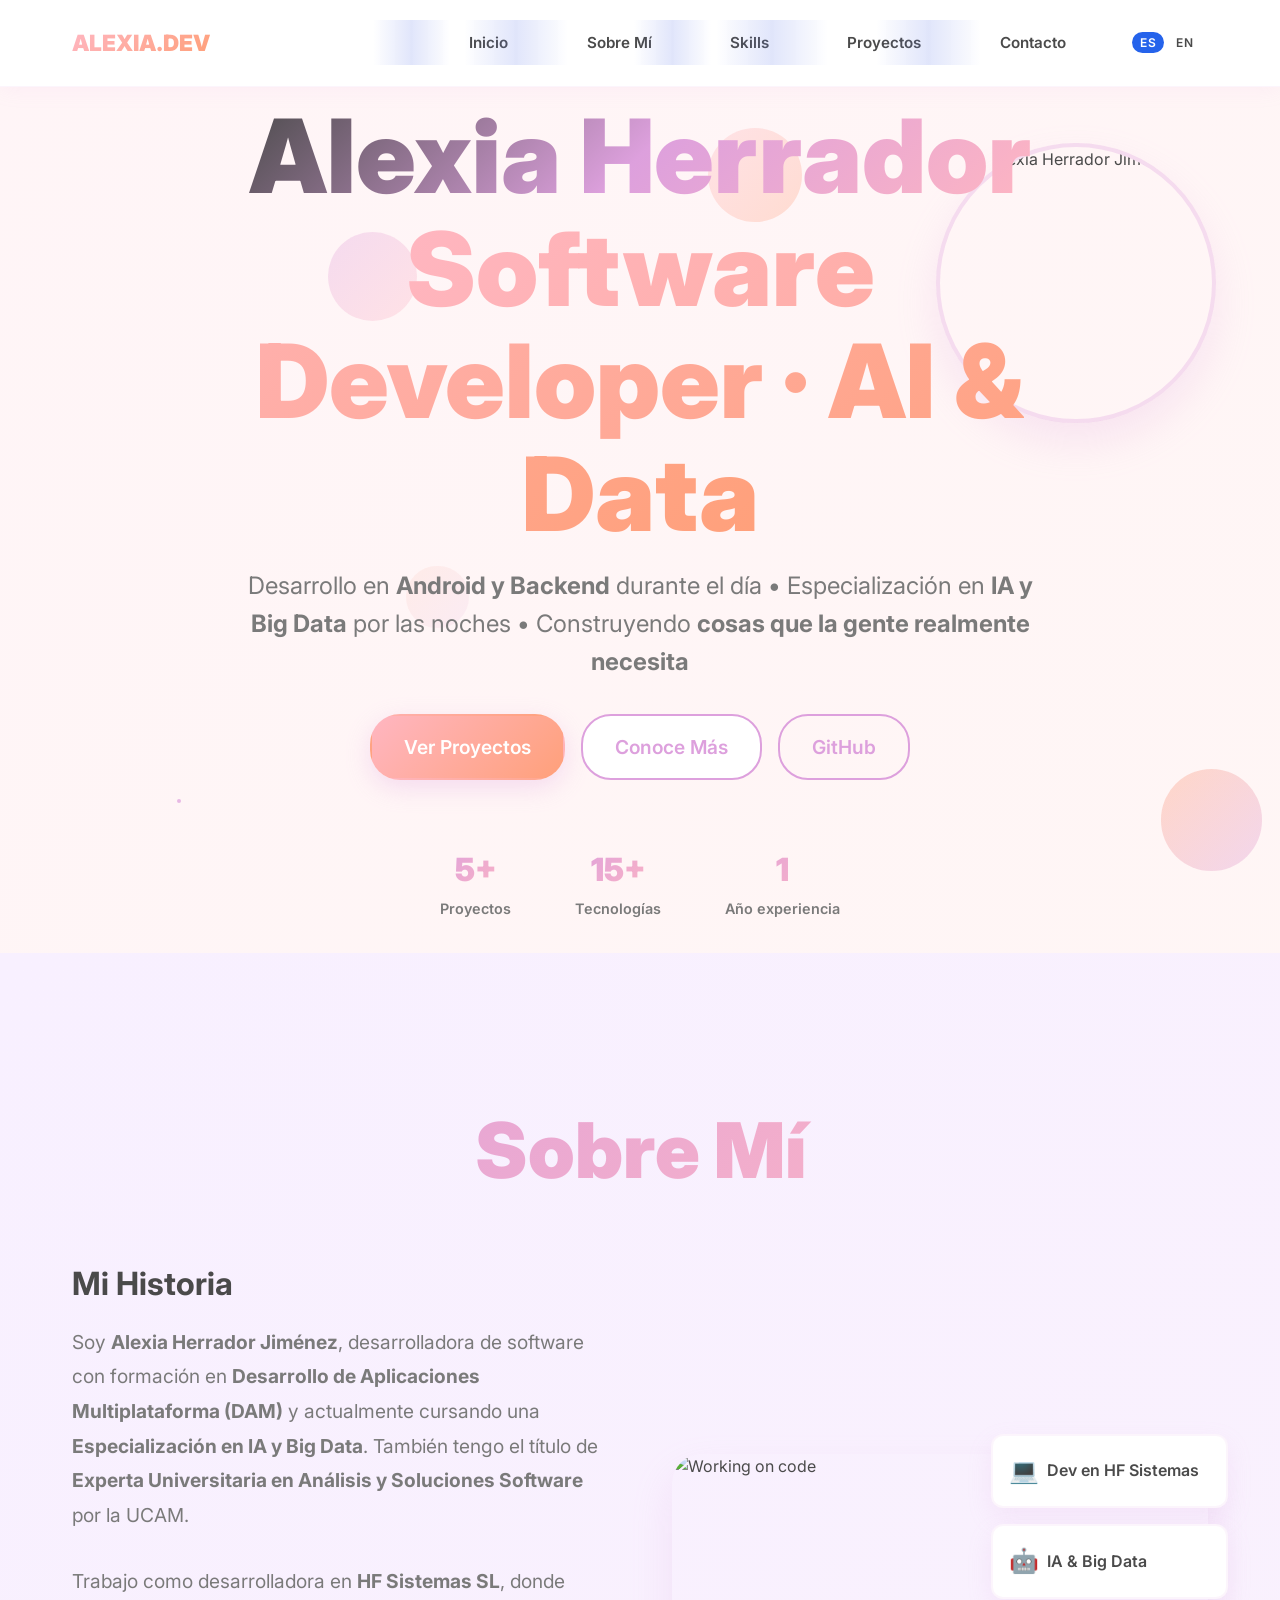
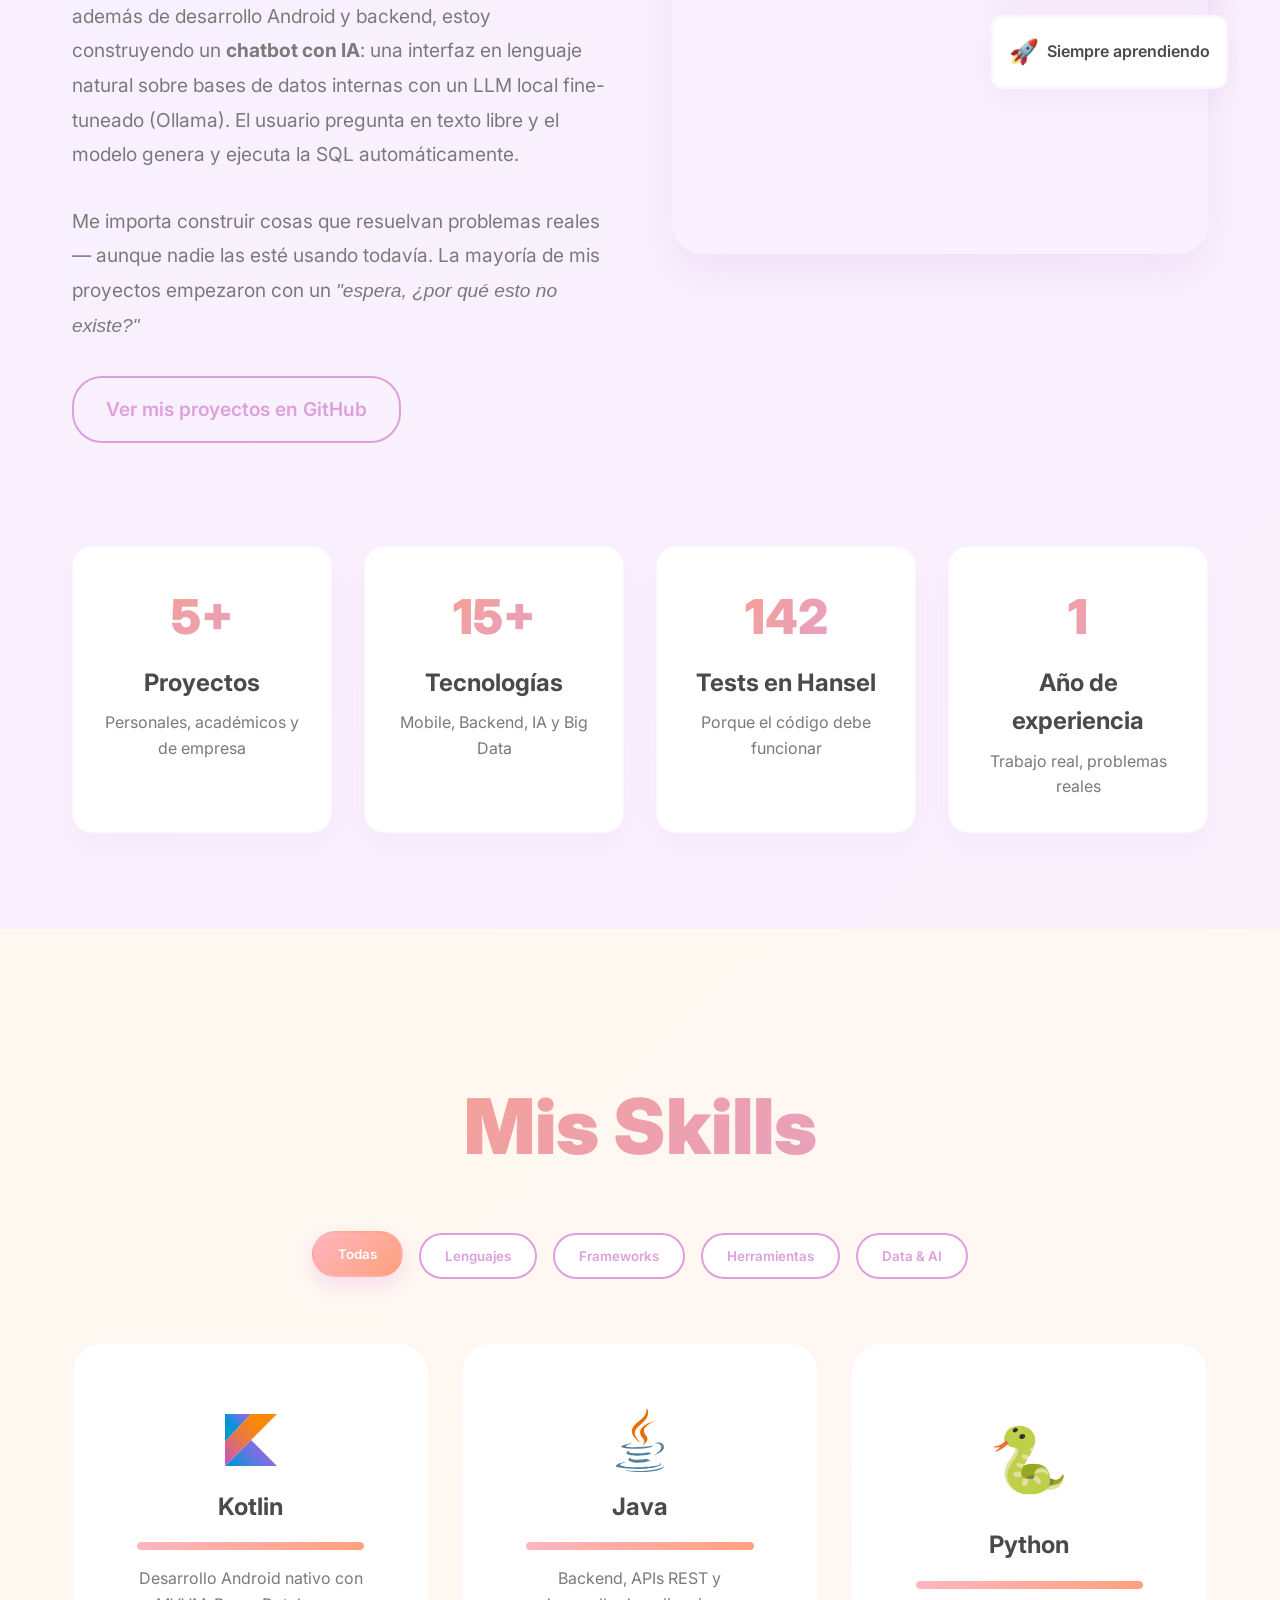
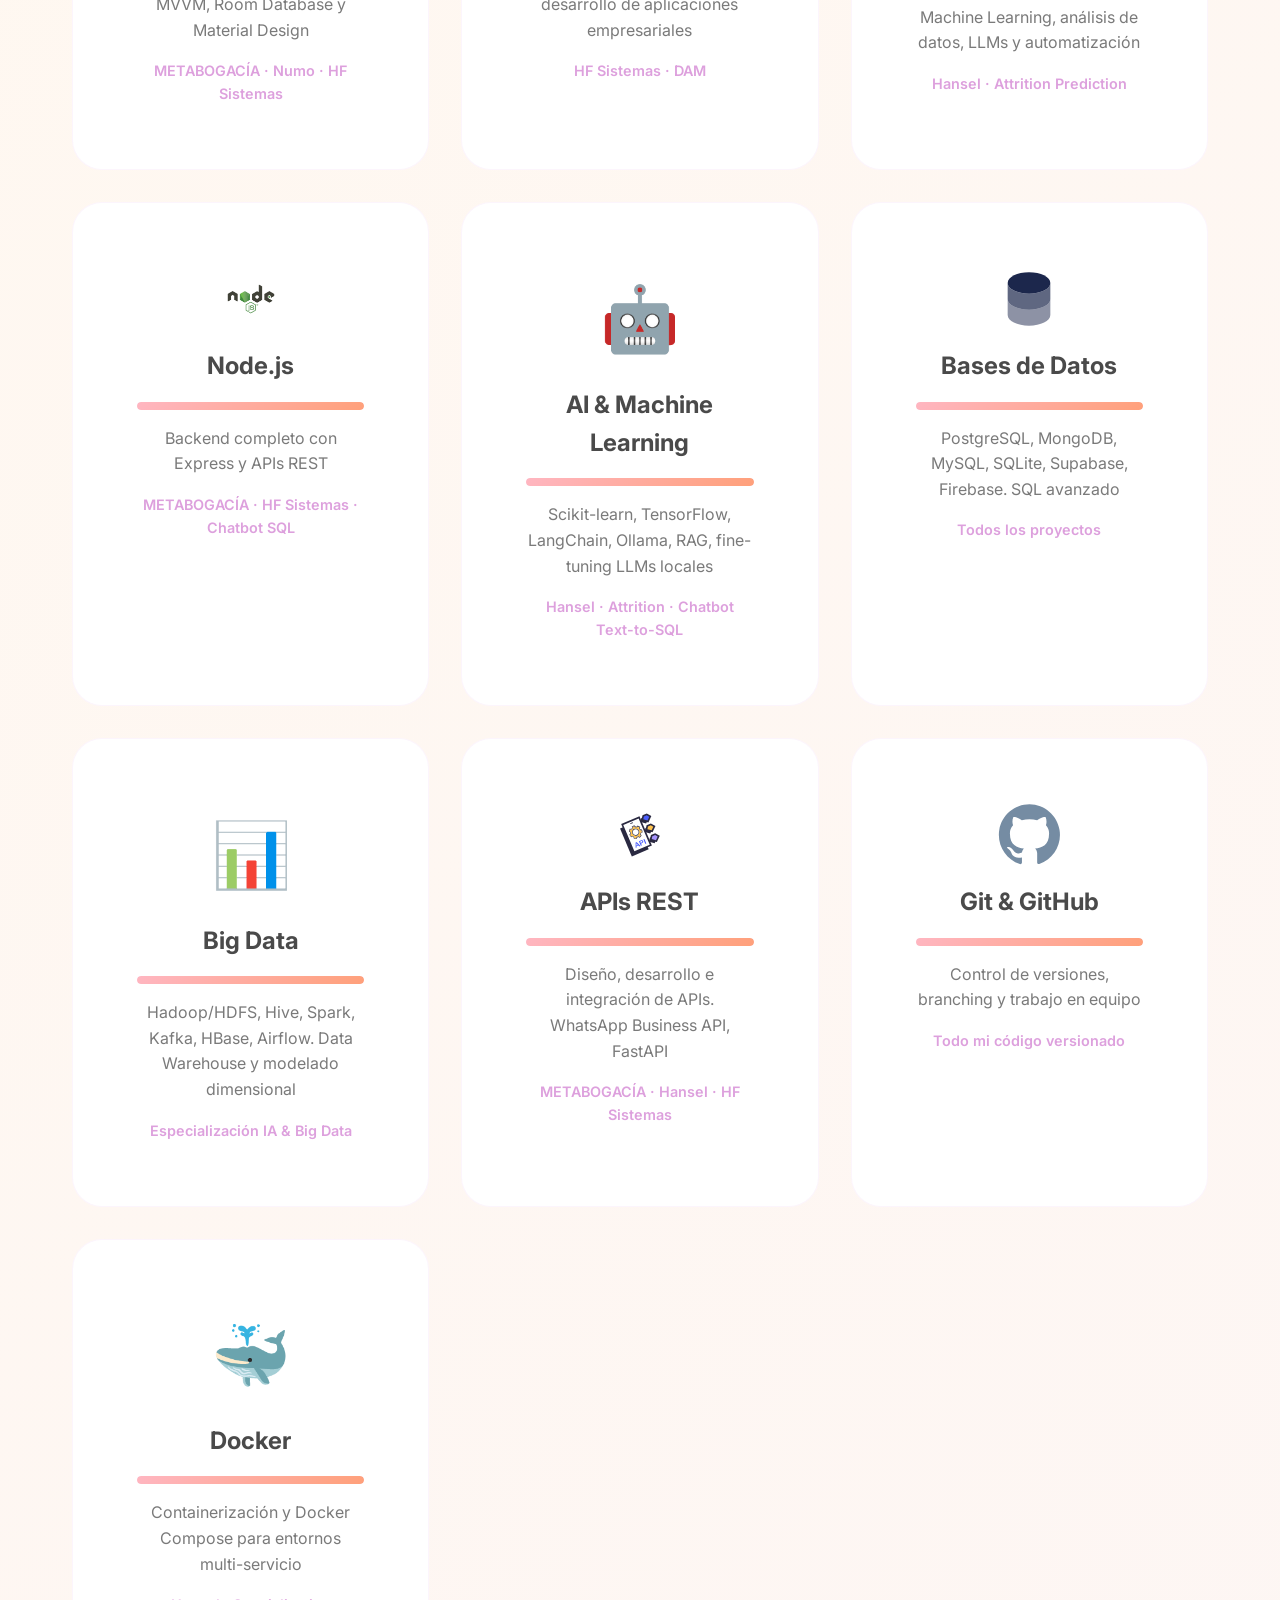
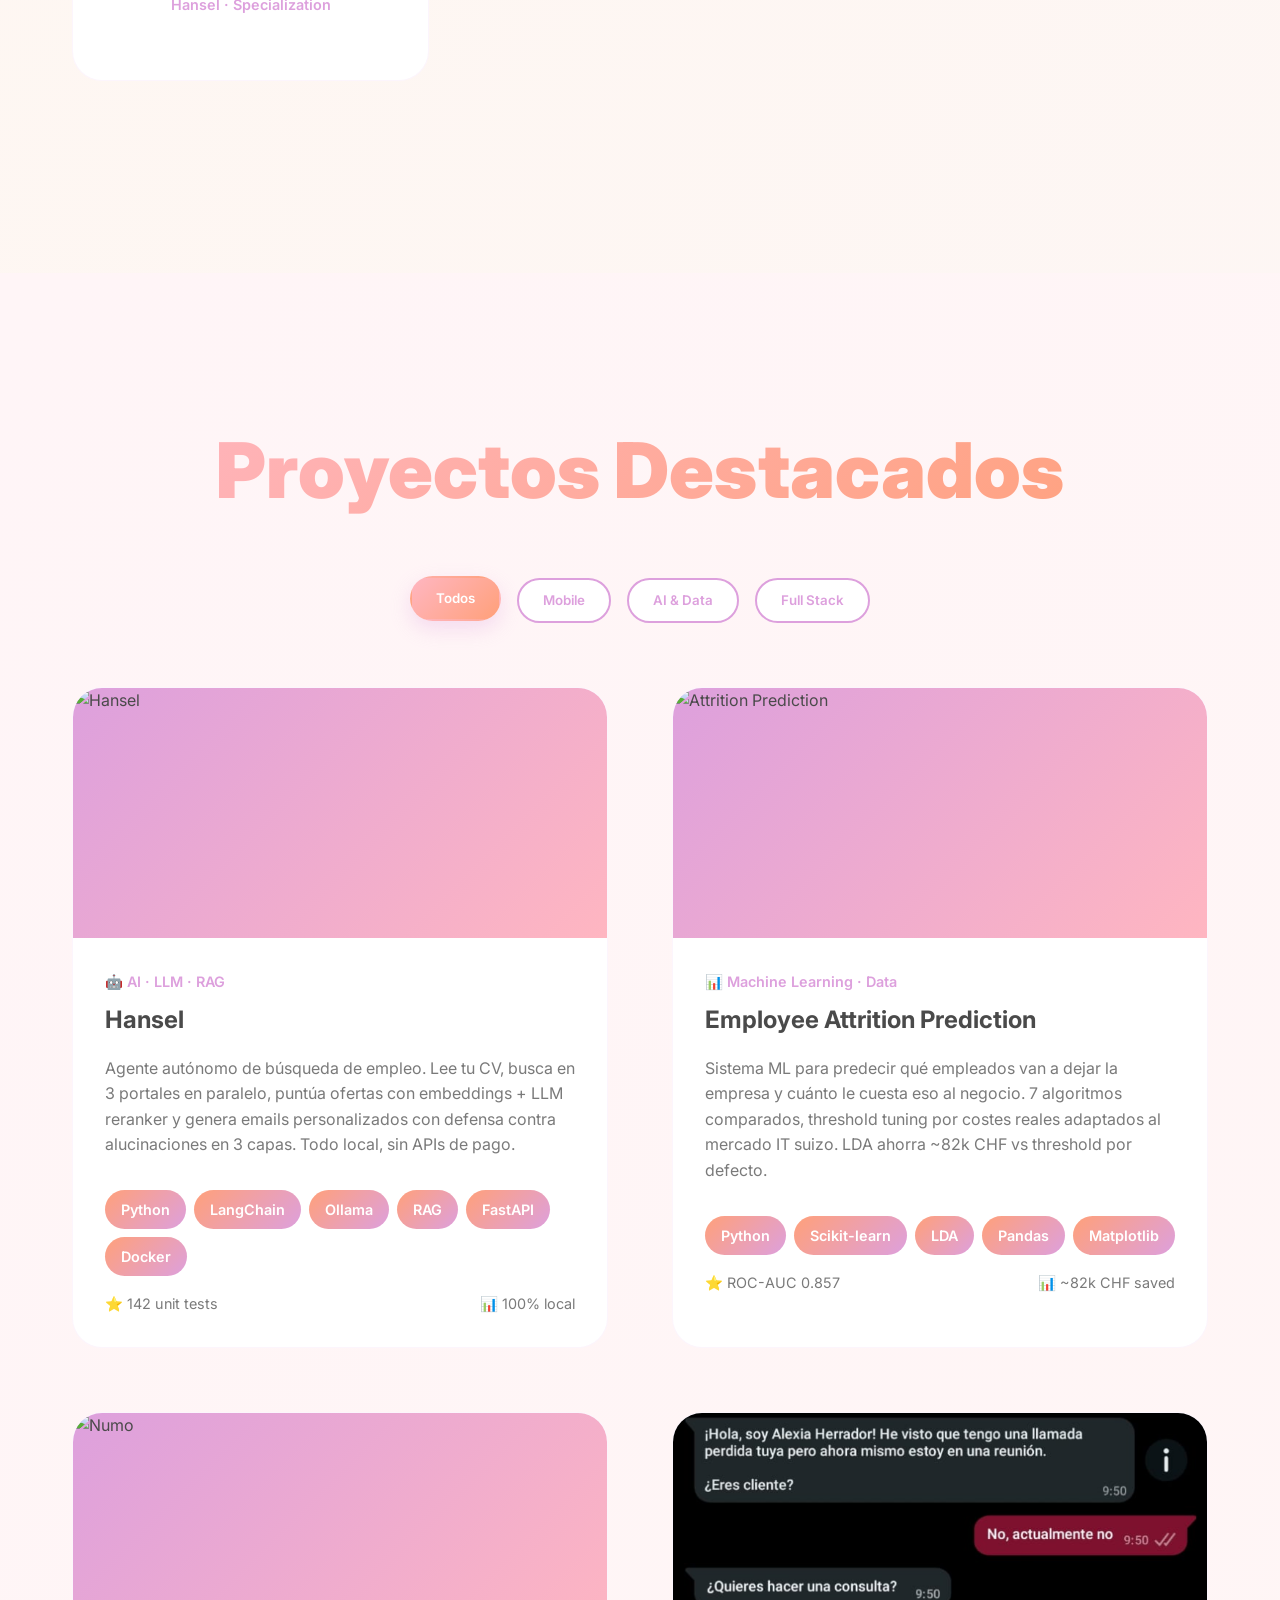
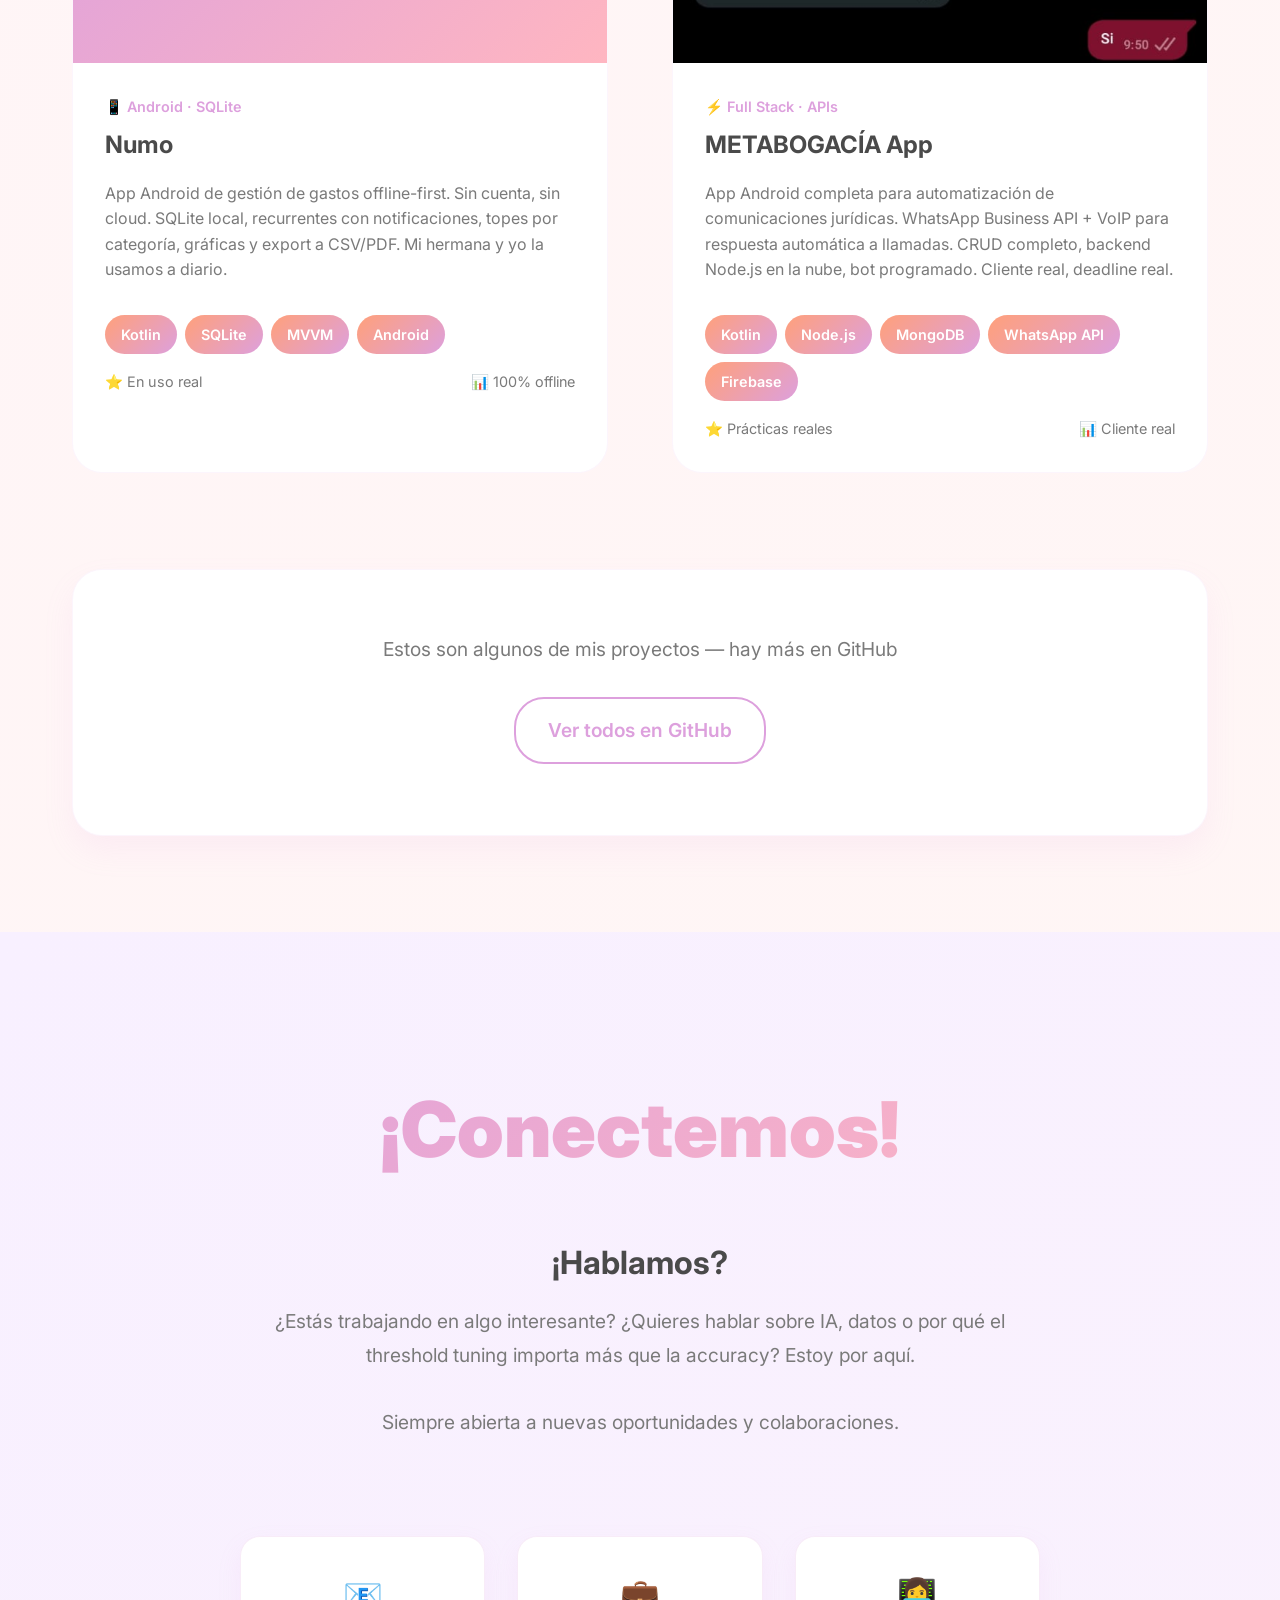
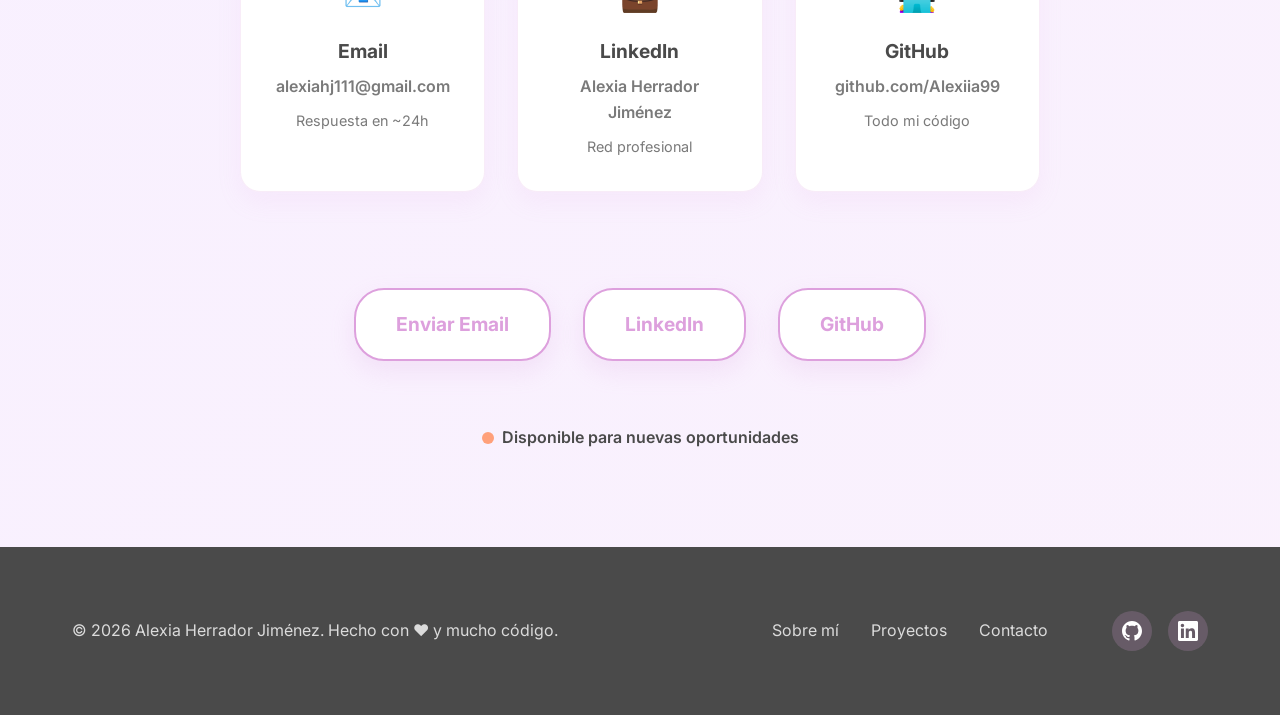
==== commit ea64f81a: "English version added" ====
--- a/index.html
+++ b/index.html
@@ -3,29 +3,56 @@
 <head>
     <meta charset="UTF-8">
     <meta name="viewport" content="width=device-width, initial-scale=1.0">
-    <meta name="description" content="Portfolio de Alexia Herrador Jiménez - Desarrolladora de Aplicaciones Móviles graduada en DAM. Especializada en Android y Backend con APIs REST.">
-    <meta name="keywords" content="desarrolladora, DAM, Kotlin, Android, Java, Node.js, APIs REST, MVVM, portfolio, programadora">
+    <meta name="description" content="Portfolio de Alexia Herrador Jiménez - Software Developer especializada en Android, Backend, IA y Big Data.">
+    <meta name="keywords" content="desarrolladora, software developer, Kotlin, Android, Java, Node.js, Python, Machine Learning, IA, Big Data, LangChain, Ollama, portfolio">
     <meta name="author" content="Alexia Herrador Jiménez">
-    
-    <!-- Open Graph / Social Media -->
     <meta property="og:type" content="website">
-    <meta property="og:title" content="Alexia Herrador Jiménez - Desarrolladora DAM">
-    <meta property="og:description" content="Portfolio de desarrolladora de aplicaciones móviles graduada en DAM, especializada en Android y Backend">
+    <meta property="og:title" content="Alexia Herrador Jiménez - Software Developer · AI & Data">
+    <meta property="og:description" content="Software Developer con experiencia en Android, Backend e IA aplicada.">
     <meta property="og:image" content="./assets/images/profile/social-preview.jpg">
-    <meta property="og:url" content="https://alexia-herrador.dev">
-    
-    <title>Alexia Herrador Jiménez - Desarrolladora DAM | Portfolio</title>
-    
-    <!-- Favicon -->
+    <meta property="og:url" content="https://alexiia99.github.io/Portfolio">
+    <title>Alexia Herrador Jiménez - Software Developer · AI & Data</title>
     <link rel="icon" type="image/x-icon" href="./assets/images/favicon.ico">
-    
-    <!-- Fuentes -->
     <link href="https://fonts.googleapis.com/css2?family=Inter:wght@300;400;600;700;900&display=swap" rel="stylesheet">
-    
-    <!-- Estilos -->
     <link rel="stylesheet" href="./assets/css/main.css">
     <link rel="stylesheet" href="./assets/css/responsive.css">
     <link rel="stylesheet" href="./assets/css/animations.css">
+
+    <style>
+        /* ── Language Toggle ── */
+        .lang-toggle {
+            display: flex;
+            align-items: center;
+            gap: 4px;
+            background: rgba(255,255,255,0.1);
+            border-radius: 20px;
+            padding: 4px 6px;
+            cursor: pointer;
+            border: 1px solid rgba(255,255,255,0.2);
+            transition: background 0.2s;
+        }
+        .lang-toggle:hover { background: rgba(255,255,255,0.18); }
+        .lang-btn {
+            font-size: 12px;
+            font-weight: 600;
+            padding: 3px 8px;
+            border-radius: 14px;
+            border: none;
+            background: transparent;
+            cursor: pointer;
+            color: inherit;
+            transition: background 0.2s, color 0.2s;
+            letter-spacing: 0.5px;
+        }
+        .lang-btn.active {
+            background: var(--primary, #2563EB);
+            color: #fff;
+        }
+        /* hide/show i18n elements */
+        [data-lang="en"] { display: none; }
+        html[lang="en"] [data-lang="es"] { display: none; }
+        html[lang="en"] [data-lang="en"] { display: revert; }
+    </style>
 </head>
 <body>
     <!-- Navigation -->
@@ -34,521 +61,430 @@
             <div class="logo">
                 <a href="#home">ALEXIA.DEV</a>
             </div>
-            
-            <!-- Desktop Navigation -->
             <ul class="nav-links">
-                <li><a href="#home">Inicio</a></li>
-                <li><a href="#about">Sobre Mí</a></li>
-                <li><a href="#skills">Skills</a></li>
-                <li><a href="#projects">Proyectos</a></li>
-                <li><a href="#contact">Contacto</a></li>
+                <li><a href="#home"    data-lang="es">Inicio</a>    <a href="#home"    data-lang="en">Home</a></li>
+                <li><a href="#about"   data-lang="es">Sobre Mí</a>  <a href="#about"   data-lang="en">About</a></li>
+                <li><a href="#skills"  data-lang="es">Skills</a>    <a href="#skills"  data-lang="en">Skills</a></li>
+                <li><a href="#projects"data-lang="es">Proyectos</a> <a href="#projects"data-lang="en">Projects</a></li>
+                <li><a href="#contact" data-lang="es">Contacto</a>  <a href="#contact" data-lang="en">Contact</a></li>
+                <li>
+                    <div class="lang-toggle" id="langToggle">
+                        <button class="lang-btn active" id="btnEs" onclick="setLang('es')">ES</button>
+                        <button class="lang-btn"        id="btnEn" onclick="setLang('en')">EN</button>
+                    </div>
+                </li>
             </ul>
-            
-            <!-- Mobile Menu Button -->
             <button class="mobile-menu-btn" id="mobileMenuBtn">
-                <span></span>
-                <span></span>
-                <span></span>
+                <span></span><span></span><span></span>
             </button>
         </div>
-        
-        <!-- Mobile Navigation -->
         <div class="mobile-nav" id="mobileNav">
             <ul class="mobile-nav-links">
-                <li><a href="#home">Inicio</a></li>
-                <li><a href="#about">Sobre Mí</a></li>
-                <li><a href="#skills">Skills</a></li>
-                <li><a href="#projects">Proyectos</a></li>
-                <li><a href="#contact">Contacto</a></li>
+                <li><a href="#home"    data-lang="es">Inicio</a>    <a href="#home"    data-lang="en">Home</a></li>
+                <li><a href="#about"   data-lang="es">Sobre Mí</a>  <a href="#about"   data-lang="en">About</a></li>
+                <li><a href="#skills"  data-lang="es">Skills</a>    <a href="#skills"  data-lang="en">Skills</a></li>
+                <li><a href="#projects"data-lang="es">Proyectos</a> <a href="#projects"data-lang="en">Projects</a></li>
+                <li><a href="#contact" data-lang="es">Contacto</a>  <a href="#contact" data-lang="en">Contact</a></li>
             </ul>
         </div>
     </nav>
 
-    <!-- Hero Section -->
+    <!-- Hero -->
     <section id="home" class="hero" style="padding-top: 100px;">
         <div class="floating-elements">
             <div class="floating-shape"></div>
             <div class="floating-shape"></div>
             <div class="floating-shape"></div>
         </div>
-        
         <div class="hero-content">
             <h1>
                 <span class="hero-name">Alexia Herrador</span><br>
-                <span class="hero-title">Desarrolladora DAM</span>
+                <span class="hero-title">Software Developer · AI & Data</span>
             </h1>
-            
-            <p class="hero-subtitle">
-                Graduada en <strong>Desarrollo de Aplicaciones Multiplataforma</strong><br>
-                Especializada en <strong>Android y Backend</strong> • Creando <strong>aplicaciones móviles innovadoras</strong>
+            <p class="hero-subtitle" data-lang="es">
+                Desarrollo en <strong>Android y Backend</strong> durante el día •
+                Especialización en <strong>IA y Big Data</strong> por las noches •
+                Construyendo <strong>cosas que la gente realmente necesita</strong>
             </p>
-            
+            <p class="hero-subtitle" data-lang="en">
+                Building <strong>Android & Backend</strong> by day •
+                Studying <strong>AI & Big Data</strong> by night •
+                Making <strong>things people actually need</strong>
+            </p>
             <div class="cta-buttons">
-                <a href="#projects" class="btn btn-primary">Ver Proyectos</a>
-                <a href="#about" class="btn btn-secondary">Conoce Más</a>
-                <a href="./assets/documents/cv-alexia-herrador.pdf" class="btn btn-outline" target="_blank">Descargar CV</a>
-            </div>
-            
-            <!-- Stats rápidas -->
+                <a href="#projects" class="btn btn-primary"  data-lang="es">Ver Proyectos</a>
+                <a href="#projects" class="btn btn-primary"  data-lang="en">See Projects</a>
+                <a href="#about"    class="btn btn-secondary" data-lang="es">Conoce Más</a>
+                <a href="#about"    class="btn btn-secondary" data-lang="en">About Me</a>
+                <a href="https://github.com/Alexiia99" class="btn btn-outline" target="_blank">GitHub</a>
+            </div>
             <div class="hero-stats">
                 <div class="stat">
                     <span class="stat-number">5+</span>
-                    <span class="stat-label">Proyectos</span>
+                    <span class="stat-label" data-lang="es">Proyectos</span>
+                    <span class="stat-label" data-lang="en">Projects</span>
                 </div>
                 <div class="stat">
-                    <span class="stat-number">8+</span>
-                    <span class="stat-label">Tecnologías</span>
+                    <span class="stat-number">15+</span>
+                    <span class="stat-label" data-lang="es">Tecnologías</span>
+                    <span class="stat-label" data-lang="en">Technologies</span>
                 </div>
                 <div class="stat">
-                    <span class="stat-number">3</span>
-                    <span class="stat-label">Meses prácticas</span>
-                </div>
-            </div>
-        </div>
-        
-        <!-- Profile Image -->
+                    <span class="stat-number">1</span>
+                    <span class="stat-label" data-lang="es">Año experiencia</span>
+                    <span class="stat-label" data-lang="en">Year experience</span>
+                </div>
+            </div>
+        </div>
         <div class="hero-image">
-            <img src="./assets/images/profile/hero-photo.jpg" alt="Alexia Herrador Jiménez - Desarrolladora DAM" class="profile-img">
+            <img src="./assets/images/profile/hero-photo.jpg" alt="Alexia Herrador Jiménez" class="profile-img">
         </div>
     </section>
 
-    <!-- About Section -->
+    <!-- About -->
     <section id="about" class="about">
         <div class="section">
-            <h2 class="section-title">Sobre Mí</h2>
-            
+            <h2 class="section-title" data-lang="es">Sobre Mí</h2>
+            <h2 class="section-title" data-lang="en">About Me</h2>
             <div class="about-content fade-in">
                 <div class="about-text">
-                    <h3>Mi Historia</h3>
-                    <p>
-                        Soy <strong>Alexia Herrador Jiménez</strong>, desarrolladora graduada en DAM en <strong>2025</strong> 
-                        por <strong>IGFormación</strong>. Durante mis estudios me especialicé en 
-                        <strong>desarrollo Android y Backend</strong> y desarrollé <strong>múltiples</strong> 
-                        proyectos importantes usando tecnologías como Kotlin, Node.js y APIs REST.
-                    </p>
-                    
-                    <p>
-                        Mi proyecto final de grado fue <strong>Legal Reply</strong>, donde implementé 
-                        <strong>Kotlin, Node.js, MongoDB, WhatsApp Business API y Zadarma</strong> para crear una solución completa de automatización de respuestas a llamadas perdidas. 
-                        Este proyecto me permitió profundizar en <strong>integración de APIs complejas</strong> y entender la 
-                        importancia de <strong>la arquitectura escalable en aplicaciones reales</strong>.
-                    </p>
-                    
-                    <p>
-                        Actualmente estoy <strong>buscando mi primera oportunidad laboral</strong> y mi objetivo 
-                        es <strong>desarrollar mi carrera en Android y backend development</strong>. Me apasiona crear aplicaciones 
-                        que resuelvan problemas reales y contribuir al crecimiento de la comunidad tech. Tengo experiencia en 
-                        <strong>prácticas de 3 meses en METABOGACÍA</strong> donde desarrollé aplicaciones móviles completas.
-                    </p>
-                    
-                    <!-- Botón para página extendida -->
-                    <a href="./pages/about.html" class="btn btn-outline">Leer más sobre mi journey</a>
-                </div>
-                
-                <!-- Imagen About -->
+                    <h3 data-lang="es">Mi Historia</h3>
+                    <h3 data-lang="en">My Story</h3>
+
+                    <p data-lang="es">Soy <strong>Alexia Herrador Jiménez</strong>, desarrolladora de software con formación en <strong>Desarrollo de Aplicaciones Multiplataforma (DAM)</strong> y actualmente cursando una <strong>Especialización en IA y Big Data</strong>. También tengo el título de <strong>Experta Universitaria en Análisis y Soluciones Software</strong> por la UCAM.</p>
+                    <p data-lang="en">I'm <strong>Alexia Herrador Jiménez</strong>, a software developer with a background in <strong>Cross-Platform App Development (DAM)</strong>, currently specializing in <strong>AI & Big Data</strong>. I also hold a <strong>University Expert in Software Analysis & Solutions</strong> from UCAM.</p>
+
+                    <p data-lang="es">Trabajo como desarrolladora en <strong>HF Sistemas SL</strong>, donde además de desarrollo Android y backend, estoy construyendo un <strong>chatbot con IA</strong>: una interfaz en lenguaje natural sobre bases de datos internas con un LLM local fine-tuneado (Ollama). El usuario pregunta en texto libre y el modelo genera y ejecuta la SQL automáticamente.</p>
+                    <p data-lang="en">I work as a developer at <strong>HF Sistemas SL</strong>, where alongside Android and backend development I'm building an <strong>AI-powered chatbot</strong>: a natural language interface for internal databases using a fine-tuned local LLM (Ollama). Users ask questions in plain text and the model generates and executes the SQL automatically.</p>
+
+                    <p data-lang="es">Me importa construir cosas que resuelvan problemas reales — aunque nadie las esté usando todavía. La mayoría de mis proyectos empezaron con un <em>"espera, ¿por qué esto no existe?"</em></p>
+                    <p data-lang="en">I care about building things that solve real problems — even if nobody's using them yet. Most of my projects started as a <em>"wait, why doesn't this exist?"</em> moment.</p>
+
+                    <a href="https://github.com/Alexiia99" class="btn btn-outline" target="_blank" data-lang="es">Ver mis proyectos en GitHub</a>
+                    <a href="https://github.com/Alexiia99" class="btn btn-outline" target="_blank" data-lang="en">See my projects on GitHub</a>
+                </div>
                 <div class="about-image">
-                    <img src="./assets/images/profile/about-photo.jpg" alt="Trabajando en código" class="about-img">
-                    
-                    <!-- Info cards flotantes -->
+                    <img src="./assets/images/profile/about-photo.jpg" alt="Working on code" class="about-img">
                     <div class="info-cards">
                         <div class="info-card">
-                            <span class="info-icon">🎓</span>
-                            <span class="info-text">Graduada DAM</span>
+                            <span class="info-icon">💻</span>
+                            <span class="info-text" data-lang="es">Dev en HF Sistemas</span>
+                            <span class="info-text" data-lang="en">Dev @ HF Sistemas</span>
                         </div>
                         <div class="info-card">
-                            <span class="info-icon">💻</span>
-                            <span class="info-text">Android & Backend</span>
+                            <span class="info-icon">🤖</span>
+                            <span class="info-text">IA & Big Data</span>
                         </div>
                         <div class="info-card">
                             <span class="info-icon">🚀</span>
-                            <span class="info-text">Siempre aprendiendo</span>
-                        </div>
-                    </div>
-                </div>
-            </div>
-            
-            <!-- Stats detalladas -->
+                            <span class="info-text" data-lang="es">Siempre aprendiendo</span>
+                            <span class="info-text" data-lang="en">Always learning</span>
+                        </div>
+                    </div>
+                </div>
+            </div>
             <div class="stats-detailed">
                 <div class="stat-card">
                     <div class="stat-number">5+</div>
-                    <h4>Proyectos Completados</h4>
-                    <p>Entre académicos y personales</p>
+                    <h4 data-lang="es">Proyectos</h4>           <h4 data-lang="en">Projects</h4>
+                    <p  data-lang="es">Personales, académicos y de empresa</p>
+                    <p  data-lang="en">Personal, academic and professional</p>
                 </div>
                 <div class="stat-card">
-                    <div class="stat-number">8</div>
-                    <h4>Tecnologías Dominadas</h4>
-                    <p>Frontend, Backend y Mobile</p>
+                    <div class="stat-number">15+</div>
+                    <h4 data-lang="es">Tecnologías</h4>         <h4 data-lang="en">Technologies</h4>
+                    <p  data-lang="es">Mobile, Backend, IA y Big Data</p>
+                    <p  data-lang="en">Mobile, Backend, AI & Big Data</p>
                 </div>
                 <div class="stat-card">
-                    <div class="stat-number">1200+</div>
-                    <h4>Horas de Código</h4>
-                    <p>Durante el ciclo y proyectos personales</p>
+                    <div class="stat-number">142</div>
+                    <h4 data-lang="es">Tests en Hansel</h4>     <h4 data-lang="en">Tests in Hansel</h4>
+                    <p  data-lang="es">Porque el código debe funcionar</p>
+                    <p  data-lang="en">Because code should actually work</p>
                 </div>
                 <div class="stat-card">
-                    <div class="stat-number">3</div>
-                    <h4>Meses de Prácticas</h4>
-                    <p>Experiencia real en empresa</p>
+                    <div class="stat-number">1</div>
+                    <h4 data-lang="es">Año de experiencia</h4>  <h4 data-lang="en">Year of experience</h4>
+                    <p  data-lang="es">Trabajo real, problemas reales</p>
+                    <p  data-lang="en">Real work, real problems</p>
                 </div>
             </div>
         </div>
     </section>
 
-    <!-- Skills Section -->
+    <!-- Skills -->
     <section id="skills" class="skills">
         <div class="section">
-            <h2 class="section-title">Mis Skills</h2>
-            
-            <!-- Filtros de skills -->
+            <h2 class="section-title" data-lang="es">Mis Skills</h2>
+            <h2 class="section-title" data-lang="en">My Skills</h2>
             <div class="skills-filters">
-                <button class="filter-btn active" data-filter="all">Todas</button>
-                <button class="filter-btn" data-filter="languages">Lenguajes</button>
-                <button class="filter-btn" data-filter="frameworks">Frameworks</button>
-                <button class="filter-btn" data-filter="tools">Herramientas</button>
-                <button class="filter-btn" data-filter="soft">Soft Skills</button>
-            </div>
-            
+                <button class="filter-btn active" data-filter="all"       data-lang="es">Todas</button>
+                <button class="filter-btn active" data-filter="all"       data-lang="en">All</button>
+                <button class="filter-btn" data-filter="languages"        data-lang="es">Lenguajes</button>
+                <button class="filter-btn" data-filter="languages"        data-lang="en">Languages</button>
+                <button class="filter-btn" data-filter="frameworks"       >Frameworks</button>
+                <button class="filter-btn" data-filter="tools"            data-lang="es">Herramientas</button>
+                <button class="filter-btn" data-filter="tools"            data-lang="en">Tools</button>
+                <button class="filter-btn" data-filter="data"             >Data & AI</button>
+            </div>
             <div class="skills-grid fade-in">
-                <!-- Kotlin -->
                 <div class="skill-card" data-category="languages">
-                    <div class="skill-icon">
-                        <img src="./assets/images/icons/kotlin-icon.svg" alt="Kotlin">
-                    </div>
+                    <div class="skill-icon"><img src="./assets/images/icons/kotlin-icon.svg" alt="Kotlin"></div>
                     <h3>Kotlin</h3>
-                    <div class="skill-level">
-                        <div class="skill-bar" data-level="90"></div>
-                    </div>
-                    <p>Desarrollo Android nativo con Jetpack Compose, MVVM, Room Database y Material Design</p>
-                    <div class="skill-projects">
-                        <span>Proyectos: Legal Reply + varios</span>
-                    </div>
-                </div>
-                
-                <!-- Java -->
+                    <div class="skill-level"><div class="skill-bar" data-level="90"></div></div>
+                    <p data-lang="es">Desarrollo Android nativo con MVVM, Room Database y Material Design</p>
+                    <p data-lang="en">Native Android development with MVVM, Room Database and Material Design</p>
+                    <div class="skill-projects"><span>METABOGACÍA · Numo · HF Sistemas</span></div>
+                </div>
                 <div class="skill-card" data-category="languages">
-                    <div class="skill-icon">
-                        <img src="./assets/images/icons/java-icon.svg" alt="Java">
-                    </div>
+                    <div class="skill-icon"><img src="./assets/images/icons/java-icon.svg" alt="Java"></div>
                     <h3>Java</h3>
-                    <div class="skill-level">
-                        <div class="skill-bar" data-level="75"></div>
-                    </div>
-                    <p>POO, Collections, desarrollo backend y APIs RESTful</p>
-                    <div class="skill-projects">
-                        <span>Proyectos: Múltiples durante DAM</span>
-                    </div>
-                </div>
-                
-                <!-- Node.js -->
+                    <div class="skill-level"><div class="skill-bar" data-level="80"></div></div>
+                    <p data-lang="es">Backend, APIs REST y desarrollo de aplicaciones empresariales</p>
+                    <p data-lang="en">Backend, REST APIs and enterprise application development</p>
+                    <div class="skill-projects"><span>HF Sistemas · DAM</span></div>
+                </div>
+                <div class="skill-card" data-category="data">
+                    <div class="skill-icon">🐍</div>
+                    <h3>Python</h3>
+                    <div class="skill-level"><div class="skill-bar" data-level="82"></div></div>
+                    <p data-lang="es">Machine Learning, análisis de datos, LLMs y automatización</p>
+                    <p data-lang="en">Machine Learning, data analysis, LLMs and automation</p>
+                    <div class="skill-projects"><span>Hansel · Attrition Prediction</span></div>
+                </div>
                 <div class="skill-card" data-category="frameworks">
-                    <div class="skill-icon">
-                        <img src="./assets/images/icons/node-icon.svg" alt="Node.js">
-                    </div>
+                    <div class="skill-icon"><img src="./assets/images/icons/node-icon.svg" alt="Node.js"></div>
                     <h3>Node.js</h3>
-                    <div class="skill-level">
-                        <div class="skill-bar" data-level="85"></div>
-                    </div>
-                    <p>Backend completo con Express, APIs REST, integración WhatsApp y Zadarma</p>
-                    <div class="skill-projects">
-                        <span>Proyecto: Legal Reply backend</span>
-                    </div>
-                </div>
-                
-                <!-- Bases de Datos -->
+                    <div class="skill-level"><div class="skill-bar" data-level="85"></div></div>
+                    <p data-lang="es">Backend completo con Express y APIs REST</p>
+                    <p data-lang="en">Full backend with Express and REST APIs</p>
+                    <div class="skill-projects"><span>METABOGACÍA · HF Sistemas · Chatbot SQL</span></div>
+                </div>
+                <div class="skill-card" data-category="data">
+                    <div class="skill-icon">🤖</div>
+                    <h3>AI & Machine Learning</h3>
+                    <div class="skill-level"><div class="skill-bar" data-level="78"></div></div>
+                    <p data-lang="es">Scikit-learn, TensorFlow, LangChain, Ollama, RAG, fine-tuning LLMs locales</p>
+                    <p data-lang="en">Scikit-learn, TensorFlow, LangChain, Ollama, RAG, local LLM fine-tuning</p>
+                    <div class="skill-projects"><span>Hansel · Attrition · Chatbot Text-to-SQL</span></div>
+                </div>
                 <div class="skill-card" data-category="tools">
-                    <div class="skill-icon">
-                        <img src="./assets/images/icons/database-icon.svg" alt="Bases de Datos">
-                    </div>
-                    <h3>Bases de Datos</h3>
-                    <div class="skill-level">
-                        <div class="skill-bar" data-level="80"></div>
-                    </div>
-                    <p>MongoDB, PostgreSQL, MySQL, Supabase y Firebase - Diseño de esquemas y optimización</p>
-                    <div class="skill-projects">
-                        <span>Usado en: Legal Reply + múltiples proyectos</span>
-                    </div>
-                </div>
-                
-                <!-- APIs REST -->
+                    <div class="skill-icon"><img src="./assets/images/icons/database-icon.svg" alt="DB"></div>
+                    <h3 data-lang="es">Bases de Datos</h3>
+                    <h3 data-lang="en">Databases</h3>
+                    <div class="skill-level"><div class="skill-bar" data-level="83"></div></div>
+                    <p data-lang="es">PostgreSQL, MongoDB, MySQL, SQLite, Supabase, Firebase. SQL avanzado</p>
+                    <p data-lang="en">PostgreSQL, MongoDB, MySQL, SQLite, Supabase, Firebase. Advanced SQL</p>
+                    <div class="skill-projects"><span data-lang="es">Todos los proyectos</span><span data-lang="en">All projects</span></div>
+                </div>
+                <div class="skill-card" data-category="data">
+                    <div class="skill-icon">📊</div>
+                    <h3>Big Data</h3>
+                    <div class="skill-level"><div class="skill-bar" data-level="70"></div></div>
+                    <p data-lang="es">Hadoop/HDFS, Hive, Spark, Kafka, HBase, Airflow. Data Warehouse y modelado dimensional</p>
+                    <p data-lang="en">Hadoop/HDFS, Hive, Spark, Kafka, HBase, Airflow. Data Warehouse and dimensional modelling</p>
+                    <div class="skill-projects"><span data-lang="es">Especialización IA & Big Data</span><span data-lang="en">AI & Big Data specialization</span></div>
+                </div>
                 <div class="skill-card" data-category="frameworks">
-                    <div class="skill-icon">
-                        <img src="./assets/images/icons/api-icon.svg" alt="APIs REST">
-                    </div>
+                    <div class="skill-icon"><img src="./assets/images/icons/api-icon.svg" alt="APIs"></div>
                     <h3>APIs REST</h3>
-                    <div class="skill-level">
-                        <div class="skill-bar" data-level="85"></div>
-                    </div>
-                    <p>Diseño, desarrollo y consumo de APIs. Integración con servicios externos complejos</p>
-                    <div class="skill-projects">
-                        <span>WhatsApp API, Zadarma API</span>
-                    </div>
-                </div>
-                
-                <!-- Android SDK -->
-                <div class="skill-card" data-category="frameworks">
-                    <div class="skill-icon">
-                        <img src="./assets/images/icons/android-icon.svg" alt="Android">
-                    </div>
-                    <h3>Android SDK</h3>
-                    <div class="skill-level">
-                        <div class="skill-bar" data-level="90"></div>
-                    </div>
-                    <p>Desarrollo nativo, Jetpack Compose, MVVM, Room, Retrofit y Material Design</p>
-                    <div class="skill-projects">
-                        <span>Aplicaciones completas funcionales</span>
-                    </div>
-                </div>
-                
-                <!-- Git & GitHub -->
+                    <div class="skill-level"><div class="skill-bar" data-level="88"></div></div>
+                    <p data-lang="es">Diseño, desarrollo e integración de APIs. WhatsApp Business API, FastAPI</p>
+                    <p data-lang="en">API design, development and integration. WhatsApp Business API, FastAPI</p>
+                    <div class="skill-projects"><span>METABOGACÍA · Hansel · HF Sistemas</span></div>
+                </div>
                 <div class="skill-card" data-category="tools">
-                    <div class="skill-icon">
-                        <img src="./assets/images/icons/git-icon.svg" alt="Git">
-                    </div>
+                    <div class="skill-icon"><img src="./assets/images/icons/git-icon.svg" alt="Git"></div>
                     <h3>Git & GitHub</h3>
-                    <div class="skill-level">
-                        <div class="skill-bar" data-level="80"></div>
-                    </div>
-                    <p>Control de versiones, branching, merging y trabajo colaborativo</p>
-                    <div class="skill-projects">
-                        <span>Todo mi código versionado</span>
-                    </div>
-                </div>
-                
-                <!-- React Native -->
-                <div class="skill-card" data-category="frameworks">
-                    <div class="skill-icon">
-                        <img src="./assets/images/icons/react-icon.svg" alt="React Native">
-                    </div>
-                    <h3>React Native</h3>
-                    <div class="skill-level">
-                        <div class="skill-bar" data-level="70"></div>
-                    </div>
-                    <p>Desarrollo multiplataforma, aunque prefiero Kotlin nativo para Android</p>
-                    <div class="skill-projects">
-                        <span>Proyectos experimentales</span>
-                    </div>
-                </div>
-                
-                <!-- Soft Skills -->
-                <div class="skill-card" data-category="soft">
-                     <div class="skill-icon">
-                        <img src="./assets/images/icons/teamwork-icon.svg" alt="React Native">
-                    </div>
-                    <h3>Trabajo en Equipo</h3>
-                    <p>Experiencia en prácticas empresariales y proyectos colaborativos durante DAM</p>
-                </div>
-                
-                <div class="skill-card" data-category="soft">
-                    <div class="skill-icon">🧠</div>
-                    <h3>Resolución de Problemas</h3>
-                    <p>Análisis lógico, debugging y solución de problemas técnicos complejos como integración de APIs</p>
-                </div>
-                
-                <div class="skill-card" data-category="soft">
-                     <div class="skill-icon">
-                        <img src="./assets/images/icons/learn-icon.svg" alt="React Native">
-                    </div>
-                    <h3>Aprendizaje Continuo</h3>
-                    <p>Siempre actualizándome con nuevas tecnologías y mejores prácticas del desarrollo</p>
-                </div>
-            </div>
-            
-            <!-- Link a recursos educativos -->
-            <div class="skills-cta">
-                <h3>¿Quieres aprender estas tecnologías?</h3>
-                <p>He creado guías paso a paso de todas estas tecnologías</p>
-                <a href="./pages/learn/" class="btn btn-primary">Explorar Tutoriales</a>
+                    <div class="skill-level"><div class="skill-bar" data-level="82"></div></div>
+                    <p data-lang="es">Control de versiones, branching y trabajo en equipo</p>
+                    <p data-lang="en">Version control, branching and collaborative work</p>
+                    <div class="skill-projects"><span data-lang="es">Todo mi código versionado</span><span data-lang="en">All my code is versioned</span></div>
+                </div>
+                <div class="skill-card" data-category="tools">
+                    <div class="skill-icon">🐳</div>
+                    <h3>Docker</h3>
+                    <div class="skill-level"><div class="skill-bar" data-level="70"></div></div>
+                    <p data-lang="es">Containerización y Docker Compose para entornos multi-servicio</p>
+                    <p data-lang="en">Containerization and Docker Compose for multi-service environments</p>
+                    <div class="skill-projects"><span>Hansel · Specialization</span></div>
+                </div>
             </div>
         </div>
     </section>
 
-    <!-- Projects Section -->
+    <!-- Projects -->
     <section id="projects" class="projects">
         <div class="section">
-            <h2 class="section-title">Proyectos Destacados</h2>
-            
+            <h2 class="section-title" data-lang="es">Proyectos Destacados</h2>
+            <h2 class="section-title" data-lang="en">Featured Projects</h2>
             <div class="projects-filter">
-                <button class="filter-btn active" data-filter="all">Todos</button>
-                <button class="filter-btn" data-filter="mobile">Mobile</button>
-                <button class="filter-btn" data-filter="web">Web</button>
-                <button class="filter-btn" data-filter="fullstack">Full Stack</button>
-            </div>
-            
+                <button class="filter-btn active" data-filter="all"       data-lang="es">Todos</button>
+                <button class="filter-btn active" data-filter="all"       data-lang="en">All</button>
+                <button class="filter-btn" data-filter="mobile"           >Mobile</button>
+                <button class="filter-btn" data-filter="ai"               >AI & Data</button>
+                <button class="filter-btn" data-filter="fullstack"        >Full Stack</button>
+            </div>
             <div class="projects-grid fade-in">
-                <!-- Proyecto 1 - Legal Reply -->
+                <!-- Hansel -->
+                <div class="project-card" data-category="ai">
+                    <div class="project-image">
+                        <img src="./assets/images/projects/hansel-screenshot.png" alt="Hansel">
+                        <div class="project-overlay">
+                            <div class="project-links">
+                                <a href="https://github.com/Alexiia99/Hansel" class="project-link" target="_blank">GitHub</a>
+                            </div>
+                        </div>
+                    </div>
+                    <div class="project-content">
+                        <div class="project-category">🤖 AI · LLM · RAG</div>
+                        <h3>Hansel</h3>
+                        <p data-lang="es">Agente autónomo de búsqueda de empleo. Lee tu CV, busca en 3 portales en paralelo, puntúa ofertas con embeddings + LLM reranker y genera emails personalizados con defensa contra alucinaciones en 3 capas. Todo local, sin APIs de pago.</p>
+                        <p data-lang="en">Autonomous job search agent. Reads your CV, searches 3 job boards in parallel, ranks listings with embeddings + LLM reranker, and drafts personalized emails with a 3-layer hallucination defense. 100% local, no paid APIs.</p>
+                        <div class="project-tags">
+                            <span class="tag">Python</span><span class="tag">LangChain</span><span class="tag">Ollama</span><span class="tag">RAG</span><span class="tag">FastAPI</span><span class="tag">Docker</span>
+                        </div>
+                        <div class="project-stats">
+                            <span>⭐ 142 unit tests</span>
+                            <span>📊 100% local</span>
+                        </div>
+                    </div>
+                </div>
+                <!-- Attrition -->
+                <div class="project-card" data-category="ai">
+                    <div class="project-image">
+                        <img src="./assets/images/projects/attrition-screenshot.png" alt="Attrition Prediction">
+                        <div class="project-overlay">
+                            <div class="project-links">
+                                <a href="https://github.com/Alexiia99/Attrition-Prediction" class="project-link" target="_blank">GitHub</a>
+                            </div>
+                        </div>
+                    </div>
+                    <div class="project-content">
+                        <div class="project-category">📊 Machine Learning · Data</div>
+                        <h3>Employee Attrition Prediction</h3>
+                        <p data-lang="es">Sistema ML para predecir qué empleados van a dejar la empresa y cuánto le cuesta eso al negocio. 7 algoritmos comparados, threshold tuning por costes reales adaptados al mercado IT suizo. LDA ahorra ~82k CHF vs threshold por defecto.</p>
+                        <p data-lang="en">ML system to predict which employees are likely to leave — and what it costs the business. 7 algorithms compared, cost-based threshold tuning adapted to the Swiss IT market. LDA saves ~82k CHF vs the default threshold.</p>
+                        <div class="project-tags">
+                            <span class="tag">Python</span><span class="tag">Scikit-learn</span><span class="tag">LDA</span><span class="tag">Pandas</span><span class="tag">Matplotlib</span>
+                        </div>
+                        <div class="project-stats">
+                            <span>⭐ ROC-AUC 0.857</span>
+                            <span>📊 ~82k CHF saved</span>
+                        </div>
+                    </div>
+                </div>
+                <!-- Numo -->
+                <div class="project-card" data-category="mobile">
+                    <div class="project-image">
+                        <img src="./assets/images/projects/numo-screenshot.jpg" alt="Numo">
+                        <div class="project-overlay">
+                            <div class="project-links">
+                                <a href="https://github.com/Alexiia99/Numo" class="project-link" target="_blank">GitHub</a>
+                            </div>
+                        </div>
+                    </div>
+                    <div class="project-content">
+                        <div class="project-category">📱 Android · SQLite</div>
+                        <h3>Numo</h3>
+                        <p data-lang="es">App Android de gestión de gastos offline-first. Sin cuenta, sin cloud. SQLite local, recurrentes con notificaciones, topes por categoría, gráficas y export a CSV/PDF. Mi hermana y yo la usamos a diario.</p>
+                        <p data-lang="en">Offline-first Android expense tracker. No account, no cloud. Local SQLite, recurring payments with notifications, category budget limits, charts and CSV/PDF export. My sister and I use it daily.</p>
+                        <div class="project-tags">
+                            <span class="tag">Kotlin</span><span class="tag">SQLite</span><span class="tag">MVVM</span><span class="tag">Android</span>
+                        </div>
+                        <div class="project-stats">
+                            <span data-lang="es">⭐ En uso real</span><span data-lang="en">⭐ Actually used</span>
+                            <span>📊 100% offline</span>
+                        </div>
+                    </div>
+                </div>
+                <!-- METABOGACÍA -->
                 <div class="project-card" data-category="fullstack">
                     <div class="project-image">
-                        <img src="./assets/images/projects/legal-reply-screenshot.png" alt="Legal Reply - Automatización WhatsApp">
+                        <img src="./assets/images/projects/legal-reply-screenshot.png" alt="METABOGACÍA">
                         <div class="project-overlay">
                             <div class="project-links">
-                                <a href="./pages/projects/legal-reply.html" class="project-link">Ver Detalles</a>
-                                <a href="#" class="project-link" onclick="alert('Proyecto empresarial - código privado')">Info Código</a>
-                                <a href="./assets/documents/legal-reply-presentation.pdf" class="project-link" target="_blank">Presentación PDF</a>
+                                <a href="https://github.com/Alexiia99" class="project-link" target="_blank">GitHub</a>
                             </div>
                         </div>
                     </div>
                     <div class="project-content">
-                        <div class="project-category">⚡ Full Stack + APIs</div>
-                        <h3>Legal Reply</h3>
-                        <p>Sistema completo de automatización para respuesta a llamadas perdidas. Integra WhatsApp Business API, detección de llamadas con Zadarma y chatbot inteligente para abogados y autónomos.</p>
+                        <div class="project-category">⚡ Full Stack · APIs</div>
+                        <h3>METABOGACÍA App</h3>
+                        <p data-lang="es">App Android completa para automatización de comunicaciones jurídicas. WhatsApp Business API + VoIP para respuesta automática a llamadas. CRUD completo, backend Node.js en la nube, bot programado. Cliente real, deadline real.</p>
+                        <p data-lang="en">Full Android app for legal communication automation. WhatsApp Business API + VoIP for automatic call responses. Complete CRUD, cloud Node.js backend, automated bot. Real client. Real deadline. Real code.</p>
                         <div class="project-tags">
-                            <span class="tag">Kotlin</span>
-                            <span class="tag">Node.js</span>
-                            <span class="tag">MongoDB</span>
-                            <span class="tag">WhatsApp API</span>
-                            <span class="tag">Zadarma API</span>
-                            <span class="tag">Supabase</span>
+                            <span class="tag">Kotlin</span><span class="tag">Node.js</span><span class="tag">MongoDB</span><span class="tag">WhatsApp API</span><span class="tag">Firebase</span>
                         </div>
                         <div class="project-stats">
-                            <span>⭐ Proyecto Final DAM</span>
-                            <span>📊 3 meses desarrollo</span>
-                        </div>
-                    </div>
-                </div>
-                
-                <!-- Proyecto 2 -  -->
-                <div class="project-card" data-category="mobile">
-                    <div class="project-image">
-                        <img src="./assets/images/projects/android-app-screenshot.jpg" alt="Próxima App Android">
-                        <div class="project-overlay">
-                            <div class="project-links">
-                                <a href="#" class="project-link">Próximamente</a>
-                                <a href="#" class="project-link">GitHub</a>
-                                <a href="#" class="project-link">Demo</a>
-                            </div>
-                        </div>
-                    </div>
-                    <div class="project-content">
-                        <div class="project-category">📱 Mobile App</div>
-                        <h3>Próxima App Android</h3>
-                        <p>Estoy desarrollando una nueva aplicación Android nativa que estará disponible próximamente. Enfocada en demostrar mis skills en Kotlin y arquitectura MVVM.</p>
-                        <div class="project-tags">
-                            <span class="tag">Kotlin</span>
-                            <span class="tag">Jetpack Compose</span>
-                            <span class="tag">MVVM</span>
-                            <span class="tag">Room</span>
-                        </div>
-                        <div class="project-stats">
-                            <span>⭐ En desarrollo</span>
-                            <span>📊 Disponible pronto</span>
-                        </div>
-                    </div>
-                </div>
-                
-                <!-- Proyecto 3 - Otro placeholder -->
-                <div class="project-card" data-category="web">
-                    <div class="project-image">
-                        <img src="./assets/images/projects/portfolio-screenshot.jpg" alt="Portfolio Personal">
-                        <div class="project-overlay">
-                            <div class="project-links">
-                                <a href="#" class="project-link">Ver Código</a>
-                                <a href="https://github.com/Alexiia99/Portfolio" class="project-link" target="_blank">GitHub</a>
-                                <a href="#home" class="project-link">Ver Live</a>
-                            </div>
-                        </div>
-                    </div>
-                    <div class="project-content">
-                        <div class="project-category">🌐 Web Portfolio</div>
-                        <h3>Portfolio Personal</h3>
-                        <p>Este mismo portfolio que estás viendo. Desarrollado con HTML5, CSS3 y JavaScript vanilla. Diseño responsive y animaciones CSS para mostrar mis proyectos y habilidades.</p>
-                        <div class="project-tags">
-                            <span class="tag">HTML5</span>
-                            <span class="tag">CSS3</span>
-                            <span class="tag">JavaScript</span>
-                            <span class="tag">Responsive</span>
-                        </div>
-                        <div class="project-stats">
-                            <span>⭐ Código abierto</span>
-                            <span>📊 Diseño propio</span>
-                        </div>
-                    </div>
-                </div>
-            </div>
-            
-            <!-- Link a todos los proyectos -->
+                            <span data-lang="es">⭐ Prácticas reales</span><span data-lang="en">⭐ Real internship</span>
+                            <span data-lang="es">📊 Cliente real</span><span data-lang="en">📊 Real client</span>
+                        </div>
+                    </div>
+                </div>
+            </div>
             <div class="projects-cta">
-                <p>Estos son algunos de mis proyectos, con más en desarrollo</p>
-                <a href="https://github.com/alexia-herrador" class="btn btn-outline" target="_blank">Ver todos en GitHub</a>
+                <p data-lang="es">Estos son algunos de mis proyectos — hay más en GitHub</p>
+                <p data-lang="en">These are some of my projects — there's more on GitHub</p>
+                <a href="https://github.com/Alexiia99" class="btn btn-outline" target="_blank" data-lang="es">Ver todos en GitHub</a>
+                <a href="https://github.com/Alexiia99" class="btn btn-outline" target="_blank" data-lang="en">See all on GitHub</a>
             </div>
         </div>
     </section>
 
-    <!-- Contact Section -->
+    <!-- Contact -->
     <section id="contact" class="contact">
         <div class="section">
-            <h2 class="section-title">¡Conectemos!</h2>
-            
+            <h2 class="section-title" data-lang="es">¡Conectemos!</h2>
+            <h2 class="section-title" data-lang="en">Let's Connect!</h2>
             <div class="contact-content fade-in">
                 <div class="contact-text">
-                    <h3>¡Hablamos?</h3>
-                    <p>
-                        ¿Tienes un proyecto en mente? ¿Quieres colaborar en algo increíble? 
-                        ¿Necesitas ayuda con Android o backend? ¡No dudes en contactarme!
-                    </p>
-                    <p>
-                        Siempre estoy abierta a nuevas oportunidades, colaboraciones y 
-                        conversaciones sobre tecnología. Respondo rápido y me encanta 
-                        conocer gente nueva del sector. Actualmente en búsqueda activa de empleo.
-                    </p>
-                </div>
-                
+                    <h3 data-lang="es">¡Hablamos?</h3>
+                    <h3 data-lang="en">Get in touch</h3>
+                    <p data-lang="es">¿Estás trabajando en algo interesante? ¿Quieres hablar sobre IA, datos o por qué el threshold tuning importa más que la accuracy? Estoy por aquí.</p>
+                    <p data-lang="en">Working on something interesting? Want to talk about AI, data, or why threshold tuning matters more than accuracy? I'm around.</p>
+                    <p data-lang="es">Siempre abierta a nuevas oportunidades y colaboraciones.</p>
+                    <p data-lang="en">Always open to new opportunities and collaborations.</p>
+                </div>
                 <div class="contact-methods">
-                    <!-- Email -->
                     <div class="contact-method">
                         <div class="contact-icon">📧</div>
                         <div class="contact-info">
                             <h4>Email</h4>
                             <p>alexiahj111@gmail.com</p>
-                            <span>Respuesta en ~24h</span>
-                        </div>
-                    </div>
-                    
-                    <!-- LinkedIn -->
+                            <span data-lang="es">Respuesta en ~24h</span>
+                            <span data-lang="en">Reply within ~24h</span>
+                        </div>
+                    </div>
                     <div class="contact-method">
                         <div class="contact-icon">💼</div>
                         <div class="contact-info">
                             <h4>LinkedIn</h4>
                             <p>Alexia Herrador Jiménez</p>
-                            <span>Red profesional</span>
-                        </div>
-                    </div>
-                    
-                    <!-- GitHub -->
+                            <span data-lang="es">Red profesional</span>
+                            <span data-lang="en">Professional network</span>
+                        </div>
+                    </div>
                     <div class="contact-method">
-                        <div class="contact-icon">👨‍💻</div>
+                        <div class="contact-icon">👩‍💻</div>
                         <div class="contact-info">
                             <h4>GitHub</h4>
-                            <p>/alexia-herrador</p>
-                            <span>Todo mi código</span>
-                        </div>
-                    </div>
-                    
-                    <!-- WhatsApp -->
-                    <div class="contact-method">
-                        <div class="contact-icon">📱</div>
-                        <div class="contact-info">
-                            <h4>Teléfono</h4>
-                            <p>+34 657 641 482</p>
-                            <span>Alicante, España</span>
-                        </div>
-                    </div>
-                </div>
-                
+                            <p>github.com/Alexiia99</p>
+                            <span data-lang="es">Todo mi código</span>
+                            <span data-lang="en">All my code</span>
+                        </div>
+                    </div>
+                </div>
                 <div class="contact-buttons">
-                    <a href="mailto:alexiahj111@gmail.com" class="contact-btn btn-primary">
-                        Enviar Email
-                    </a>
-                    <a href="https://linkedin.com/in/alexia-herrador-jimenez" class="contact-btn btn-secondary" target="_blank">
-                        LinkedIn
-                    </a>
-                    <a href="https://github.com/alexia-herrador" class="contact-btn btn-outline" target="_blank">
-                        GitHub
-                    </a>
-                </div>
-                
-                <!-- Disponibilidad -->
+                    <a href="mailto:alexiahj111@gmail.com" class="contact-btn btn-primary" data-lang="es">Enviar Email</a>
+                    <a href="mailto:alexiahj111@gmail.com" class="contact-btn btn-primary" data-lang="en">Send Email</a>
+                    <a href="https://linkedin.com/in/alexia-herrador-jimenez" class="contact-btn btn-secondary" target="_blank">LinkedIn</a>
+                    <a href="https://github.com/Alexiia99" class="contact-btn btn-outline" target="_blank">GitHub</a>
+                </div>
                 <div class="availability">
                     <div class="status-indicator"></div>
-                    <span>Disponible para nuevos proyectos</span>
+                    <span data-lang="es">Disponible para nuevas oportunidades</span>
+                    <span data-lang="en">Open to new opportunities</span>
                 </div>
             </div>
         </div>
@@ -558,35 +494,42 @@
     <footer class="footer">
         <div class="footer-content">
             <div class="footer-left">
-                <p>&copy; 2024 Alexia Herrador Jiménez. Hecho con ❤️ y mucho código.</p>
+                <p data-lang="es">&copy; 2026 Alexia Herrador Jiménez. Hecho con ❤️ y mucho código.</p>
+                <p data-lang="en">&copy; 2026 Alexia Herrador Jiménez. Built with ❤️ and a lot of code.</p>
             </div>
             <div class="footer-right">
                 <div class="footer-links">
-                    <a href="./pages/about.html">Sobre mí</a>
-                    <a href="./assets/documents/cv-alexia-herrador.pdf" target="_blank">CV</a>
-                    <a href="mailto:alexiahj111@gmail.com">Contacto</a>
+                    <a href="#about"  data-lang="es">Sobre mí</a>   <a href="#about"  data-lang="en">About</a>
+                    <a href="#projects" data-lang="es">Proyectos</a> <a href="#projects" data-lang="en">Projects</a>
+                    <a href="mailto:alexiahj111@gmail.com" data-lang="es">Contacto</a>
+                    <a href="mailto:alexiahj111@gmail.com" data-lang="en">Contact</a>
                 </div>
                 <div class="footer-social">
-                    <a href="https://github.com/alexia-herrador" target="_blank" aria-label="GitHub">
-                        <svg width="20" height="20" viewBox="0 0 24 24" fill="currentColor">
-                            <path d="M12 0c-6.626 0-12 5.373-12 12 0 5.302 3.438 9.8 8.207 11.387.599.111.793-.261.793-.577v-2.234c-3.338.726-4.033-1.416-4.033-1.416-.546-1.387-1.333-1.756-1.333-1.756-1.089-.745.083-.729.083-.729 1.205.084 1.839 1.237 1.839 1.237 1.07 1.834 2.807 1.304 3.492.997.107-.775.418-1.305.762-1.604-2.665-.305-5.467-1.334-5.467-5.931 0-1.311.469-2.381 1.236-3.221-.124-.303-.535-1.524.117-3.176 0 0 1.008-.322 3.301 1.23.957-.266 1.983-.399 3.003-.404 1.02.005 2.047.138 3.006.404 2.291-1.552 3.297-1.23 3.297-1.23.653 1.653.242 2.874.118 3.176.77.84 1.235 1.911 1.235 3.221 0 4.609-2.807 5.624-5.479 5.921.43.372.823 1.102.823 2.222v3.293c0 .319.192.694.801.576 4.765-1.589 8.199-6.086 8.199-11.386 0-6.627-5.373-12-12-12z"/>
-                        </svg>
+                    <a href="https://github.com/Alexiia99" target="_blank" aria-label="GitHub">
+                        <svg width="20" height="20" viewBox="0 0 24 24" fill="currentColor"><path d="M12 0c-6.626 0-12 5.373-12 12 0 5.302 3.438 9.8 8.207 11.387.599.111.793-.261.793-.577v-2.234c-3.338.726-4.033-1.416-4.033-1.416-.546-1.387-1.333-1.756-1.333-1.756-1.089-.745.083-.729.083-.729 1.205.084 1.839 1.237 1.839 1.237 1.07 1.834 2.807 1.304 3.492.997.107-.775.418-1.305.762-1.604-2.665-.305-5.467-1.334-5.467-5.931 0-1.311.469-2.381 1.236-3.221-.124-.303-.535-1.524.117-3.176 0 0 1.008-.322 3.301 1.23.957-.266 1.983-.399 3.003-.404 1.02.005 2.047.138 3.006.404 2.291-1.552 3.297-1.23 3.297-1.23.653 1.653.242 2.874.118 3.176.77.84 1.235 1.911 1.235 3.221 0 4.609-2.807 5.624-5.479 5.921.43.372.823 1.102.823 2.222v3.293c0 .319.192.694.801.576 4.765-1.589 8.199-6.086 8.199-11.386 0-6.627-5.373-12-12-12z"/></svg>
                     </a>
                     <a href="https://linkedin.com/in/alexia-herrador-jimenez" target="_blank" aria-label="LinkedIn">
-                        <svg width="20" height="20" viewBox="0 0 24 24" fill="currentColor">
-                            <path d="M20.447 20.452h-3.554v-5.569c0-1.328-.027-3.037-1.852-3.037-1.853 0-2.136 1.445-2.136 2.939v5.667H9.351V9h3.414v1.561h.046c.477-.9 1.637-1.85 3.37-1.85 3.601 0 4.267 2.37 4.267 5.455v6.286zM5.337 7.433c-1.144 0-2.063-.926-2.063-2.065 0-1.138.92-2.063 2.063-2.063 1.14 0 2.064.925 2.064 2.063 0 1.139-.925 2.065-2.064 2.065zm1.782 13.019H3.555V9h3.564v11.452zM22.225 0H1.771C.792 0 0 .774 0 1.729v20.542C0 23.227.792 24 1.771 24h20.451C23.2 24 24 23.227 24 22.271V1.729C24 .774 23.2 0 22.222 0h.003z"/>
-                        </svg>
+                        <svg width="20" height="20" viewBox="0 0 24 24" fill="currentColor"><path d="M20.447 20.452h-3.554v-5.569c0-1.328-.027-3.037-1.852-3.037-1.853 0-2.136 1.445-2.136 2.939v5.667H9.351V9h3.414v1.561h.046c.477-.9 1.637-1.85 3.37-1.85 3.601 0 4.267 2.37 4.267 5.455v6.286zM5.337 7.433c-1.144 0-2.063-.926-2.063-2.065 0-1.138.92-2.063 2.063-2.063 1.14 0 2.064.925 2.064 2.063 0 1.139-.925 2.065-2.064 2.065zm1.782 13.019H3.555V9h3.564v11.452zM22.225 0H1.771C.792 0 0 .774 0 1.729v20.542C0 23.227.792 24 1.771 24h20.451C23.2 24 24 23.227 24 22.271V1.729C24 .774 23.2 0 22.222 0h.003z"/></svg>
                     </a>
                 </div>
             </div>
         </div>
     </footer>
 
-    <!-- Scripts -->
     <script src="./assets/js/main.js"></script>
     <script src="./assets/js/animations.js"></script>
-    
-    <!-- Analytics (opcional) -->
-    <!-- <script src="./config/analytics.js"></script> -->
+    <script src="./assets/js/skills.js"></script>
+    <script src="./assets/js/projects.js"></script>
+    <script>
+        function setLang(lang) {
+            document.documentElement.lang = lang;
+            document.getElementById('btnEs').classList.toggle('active', lang === 'es');
+            document.getElementById('btnEn').classList.toggle('active', lang === 'en');
+            localStorage.setItem('lang', lang);
+        }
+        // Restore saved language
+        const saved = localStorage.getItem('lang');
+        if (saved && saved !== 'es') setLang(saved);
+    </script>
 </body>
-</html>+</html>
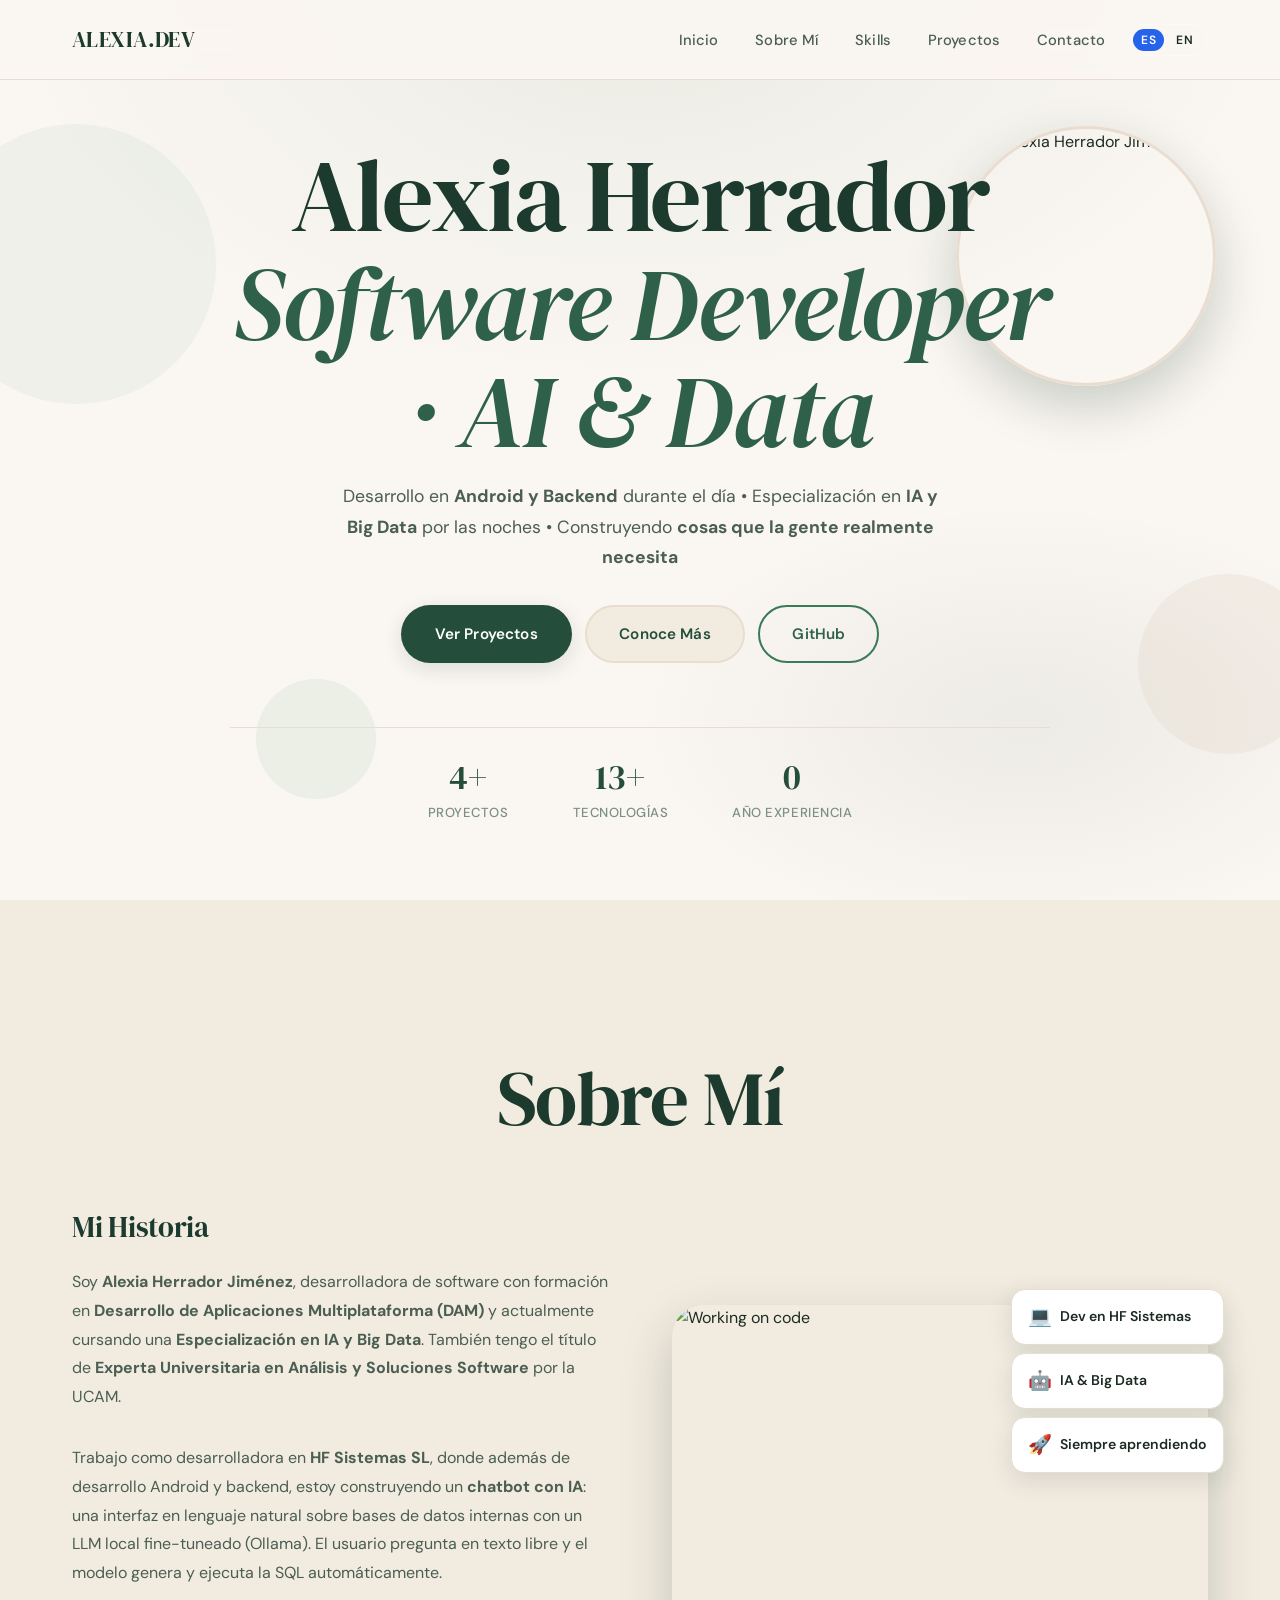
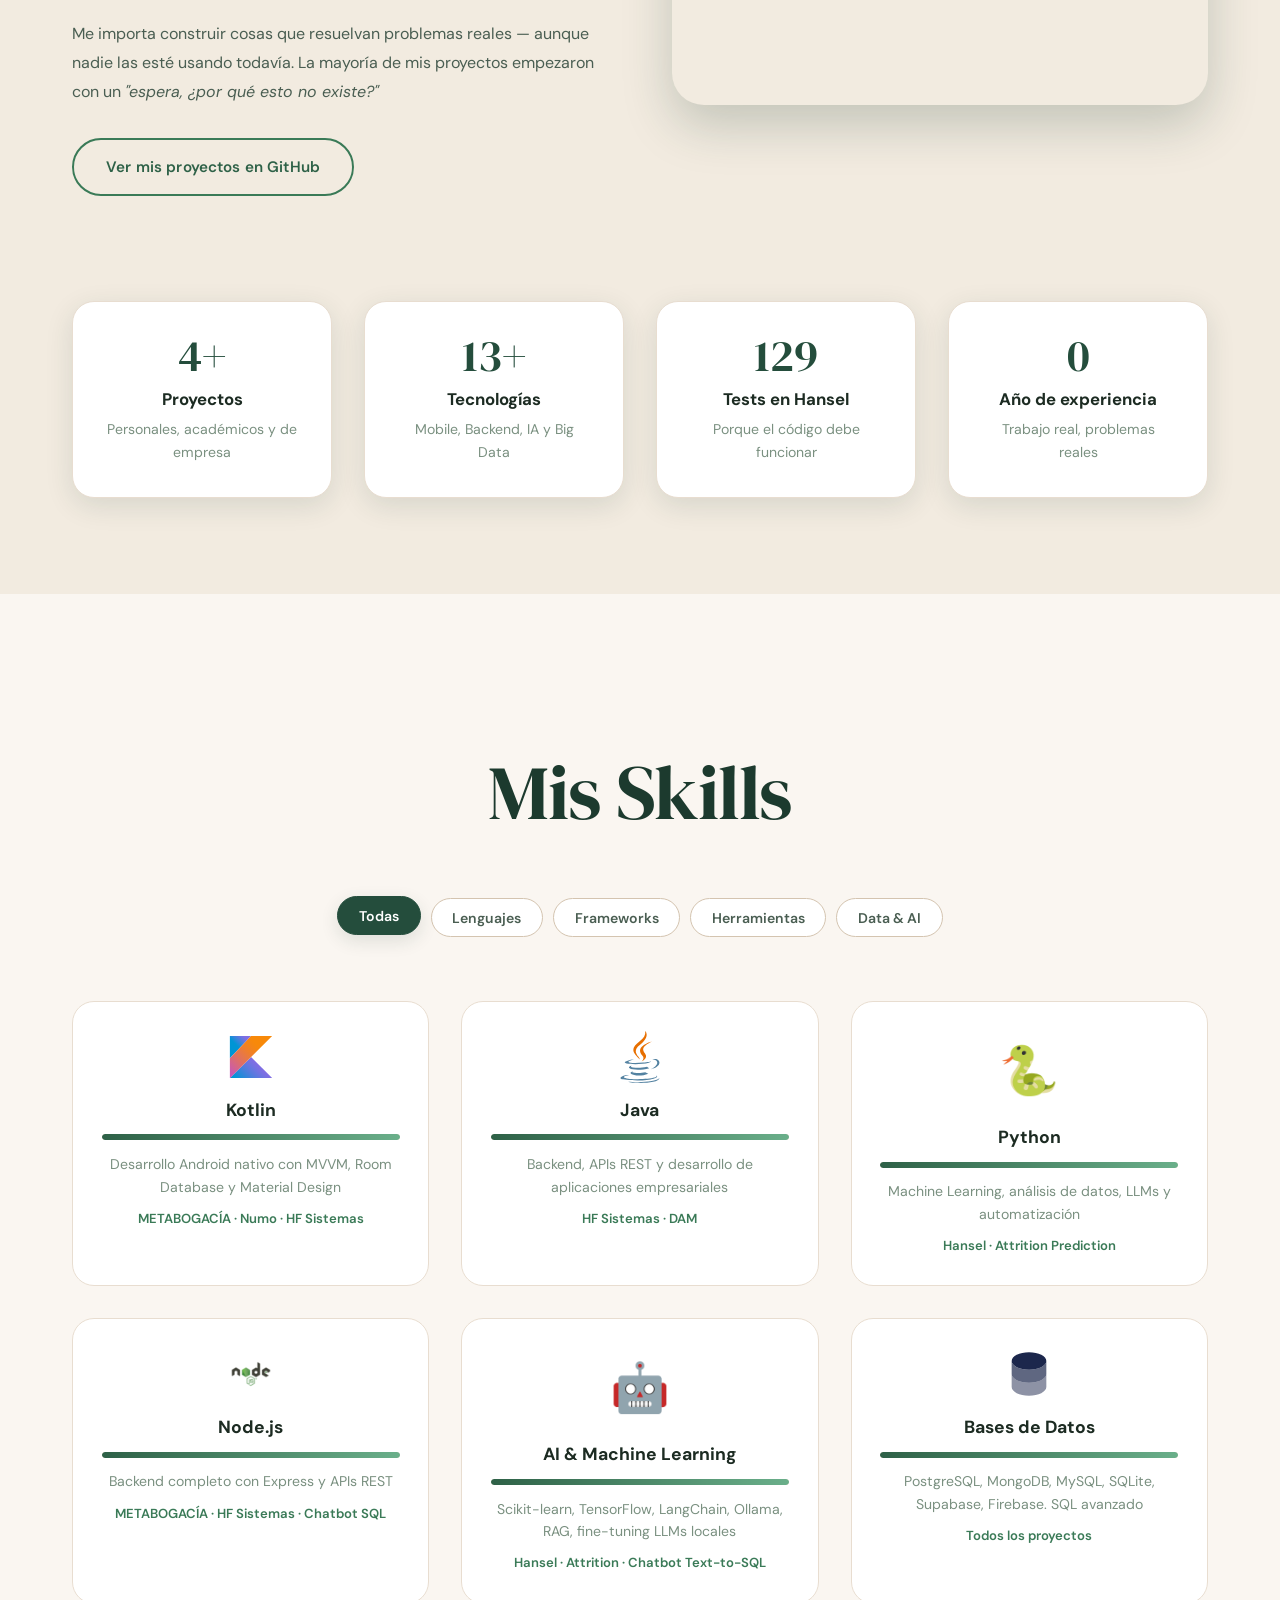
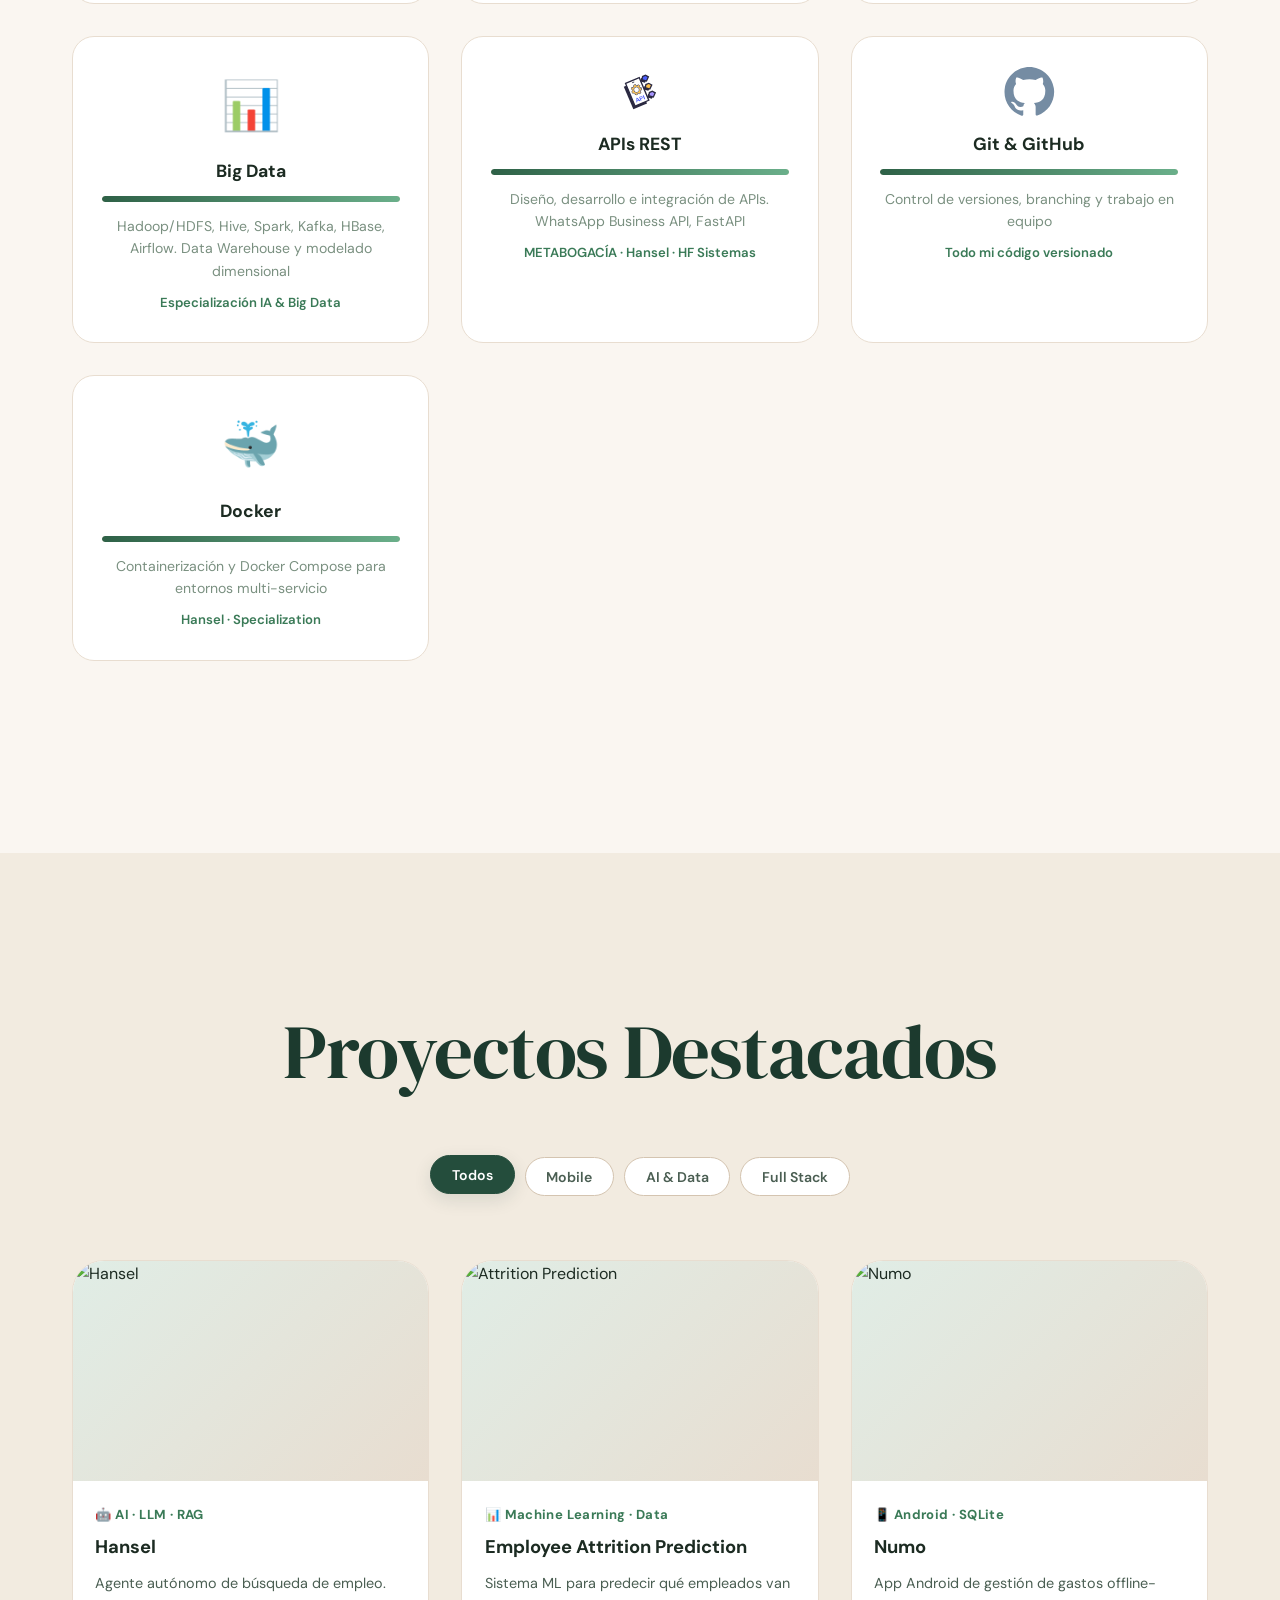
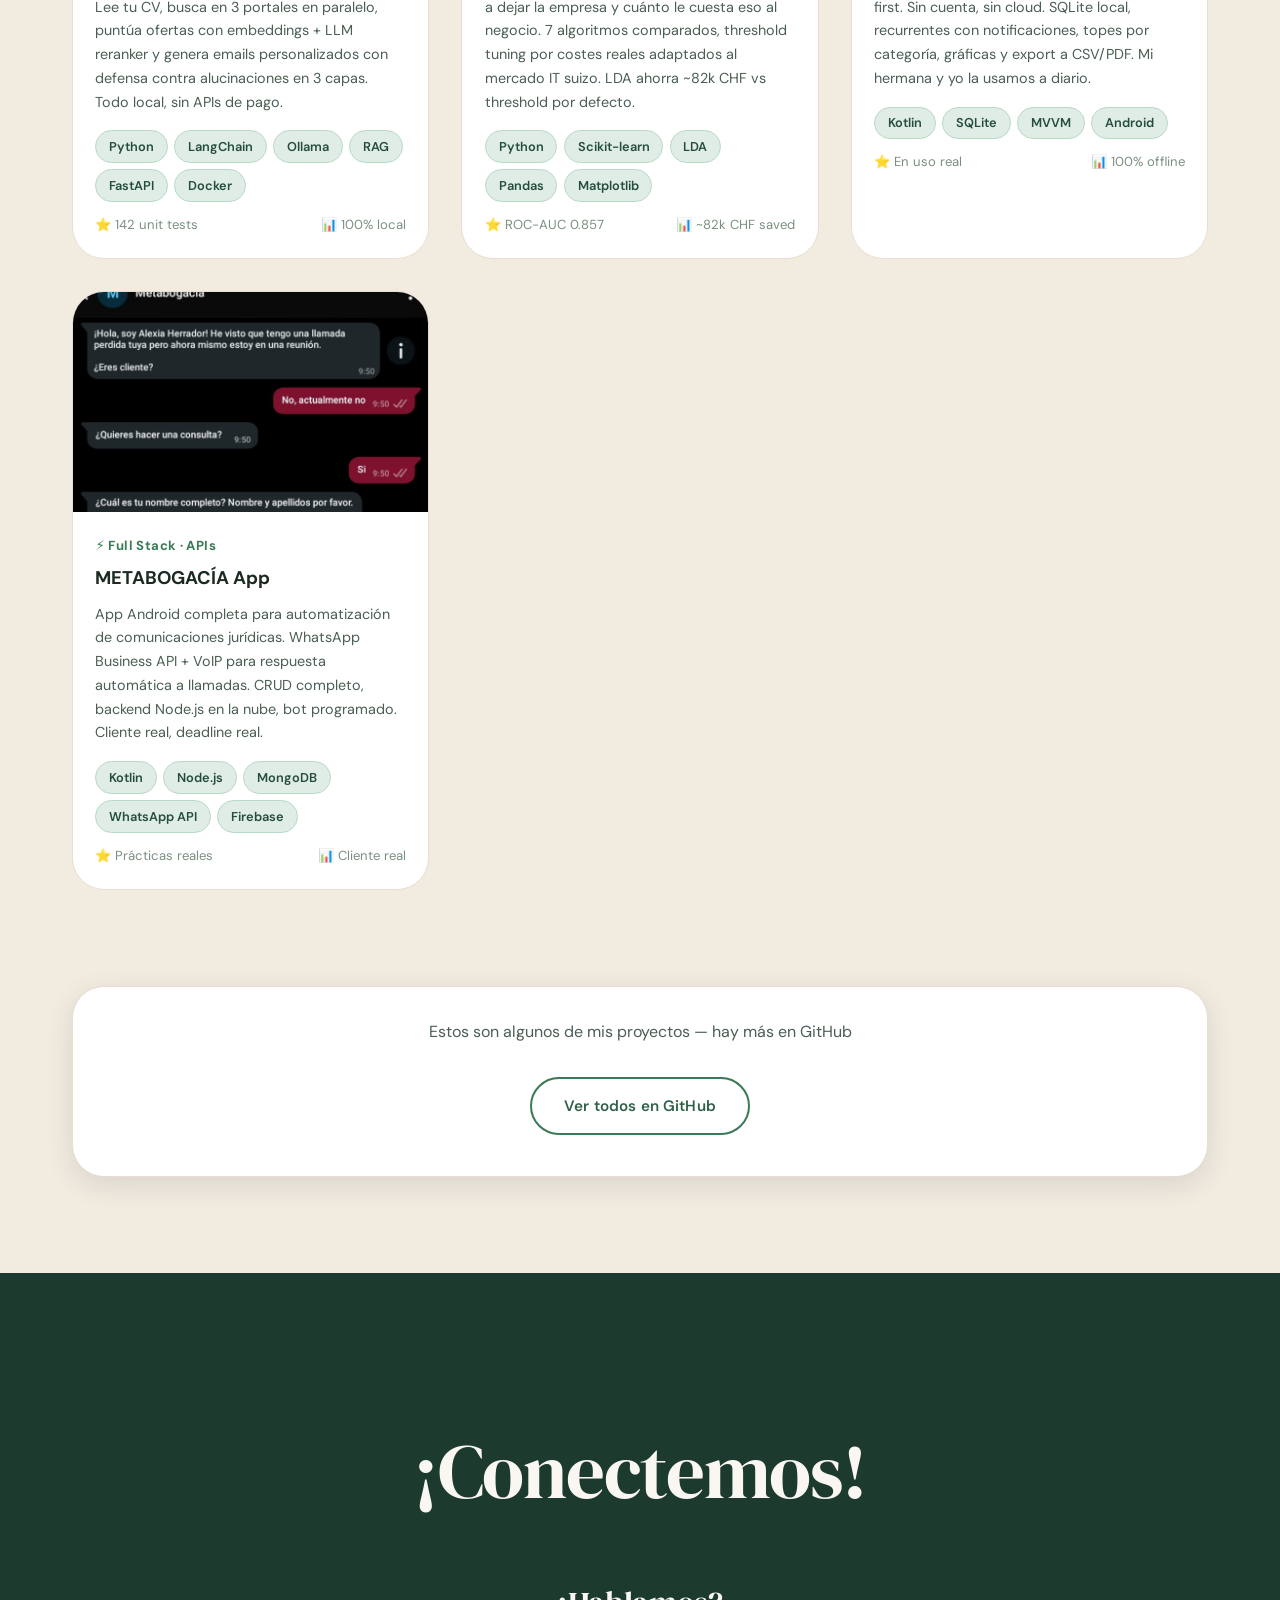
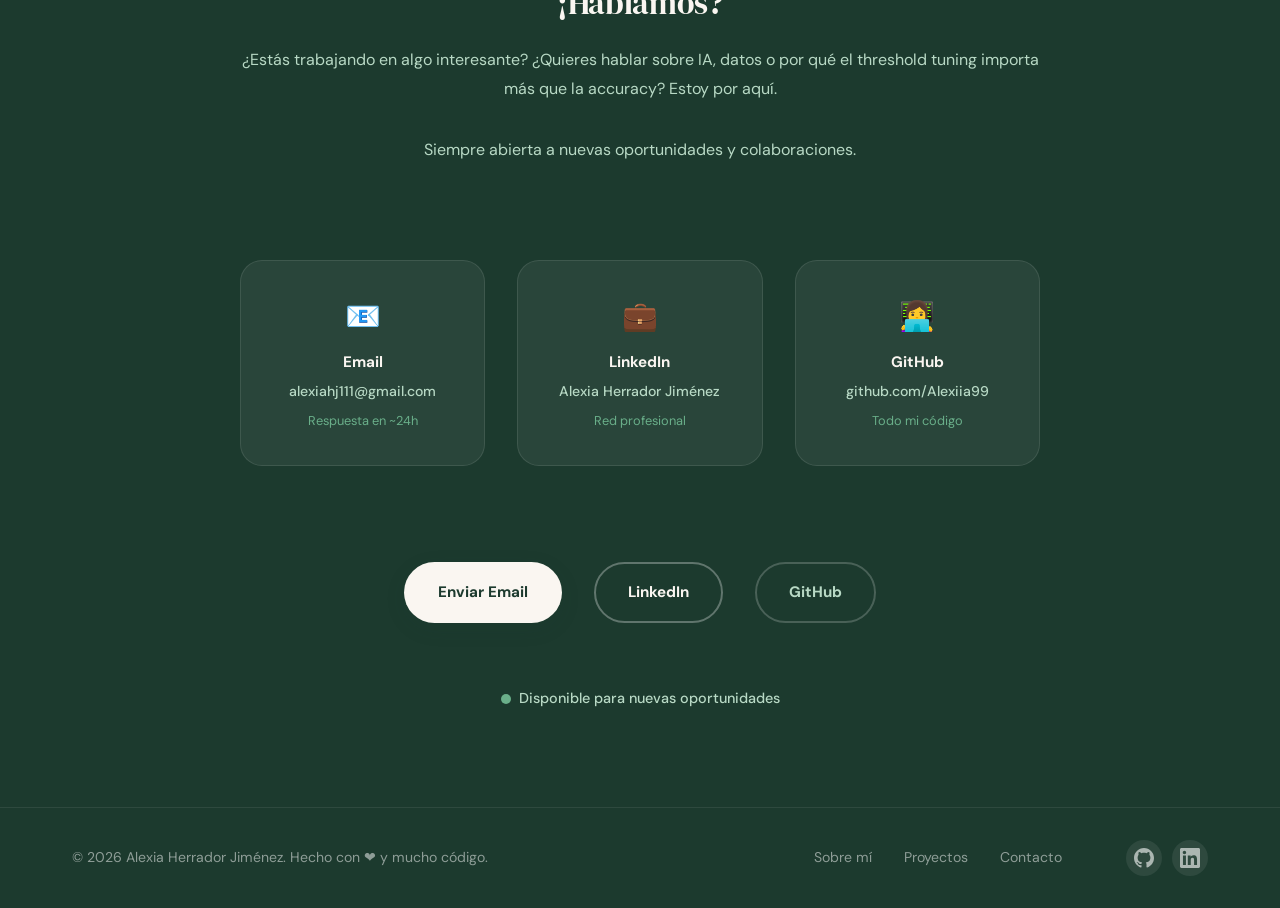
==== commit 8665f5a2: "Update index.html" ====
--- a/index.html
+++ b/index.html
@@ -332,6 +332,8 @@
                         <img src="./assets/images/projects/hansel-screenshot.png" alt="Hansel">
                         <div class="project-overlay">
                             <div class="project-links">
+                                <a href="./pages/projects/project2.html" class="project-link" data-lang="es">Ver Detalles</a>
+                                <a href="./pages/projects/project2.html" class="project-link" data-lang="en">Details</a>
                                 <a href="https://github.com/Alexiia99/Hansel" class="project-link" target="_blank">GitHub</a>
                             </div>
                         </div>
@@ -356,6 +358,8 @@
                         <img src="./assets/images/projects/attrition-screenshot.png" alt="Attrition Prediction">
                         <div class="project-overlay">
                             <div class="project-links">
+                                <a href="./pages/projects/project2.html" class="project-link" data-lang="es">Ver Detalles</a>
+                                <a href="./pages/projects/project2.html" class="project-link" data-lang="en">Details</a>
                                 <a href="https://github.com/Alexiia99/Attrition-Prediction" class="project-link" target="_blank">GitHub</a>
                             </div>
                         </div>
@@ -380,6 +384,8 @@
                         <img src="./assets/images/projects/numo-screenshot.jpg" alt="Numo">
                         <div class="project-overlay">
                             <div class="project-links">
+                                <a href="./pages/projects/project2.html" class="project-link" data-lang="es">Ver Detalles</a>
+                                <a href="./pages/projects/project2.html" class="project-link" data-lang="en">Details</a>
                                 <a href="https://github.com/Alexiia99/Numo" class="project-link" target="_blank">GitHub</a>
                             </div>
                         </div>
--- a/assets/css/main.css
+++ b/assets/css/main.css
@@ -1,190 +1,148 @@
 /* =================================================================
-   Portfolio DAM - Main CSS - COMPLETO CON MEJORAS
+   Portfolio Alexia Herrador - main.css
+   Palette: Dark Forest Green + Warm Beige · Modern with personality
    ================================================================= */
 
-/* Variables CSS */
+@import url('https://fonts.googleapis.com/css2?family=DM+Serif+Display:ital@0;1&family=DM+Sans:ital,opsz,wght@0,9..40,300;0,9..40,400;0,9..40,500;0,9..40,600;0,9..40,700;1,9..40,300&display=swap');
+
+/* ── Variables ──────────────────────────────────────────────────── */
 :root {
-    /* Paleta pastel simplificada */
-    --gradient-primary: linear-gradient(135deg, #FFB6C1 0%, #FFA07A 100%); /* Rosa a naranja */
-    --gradient-secondary: linear-gradient(135deg, #DDA0DD 0%, #FFB6C1 100%); /* Morado a rosa */
-    --gradient-tertiary: linear-gradient(135deg, #FFA07A 0%, #DDA0DD 100%); /* Naranja a morado */
-    --gradient-bg-1: linear-gradient(135deg, #FFF5F7 0%, #FFF8F0 100%); /* Rosa muy suave */
-    --gradient-bg-2: linear-gradient(135deg, #F8F0FF 0%, #FFF5F7 100%); /* Morado muy suave */
-    --gradient-bg-3: linear-gradient(135deg, #FFF8F0 0%, #F8F0FF 100%); /* Naranja muy suave */
-    
-    /* Colores sólidos pasteles */
-    --color-primary: #DDA0DD; /* Morado pastel */
-    --color-secondary: #FFB6C1; /* Rosa pastel */
-    --color-tertiary: #FFA07A; /* Naranja pastel */
-    --color-text: #4a4a4a;
-    --color-text-light: #7a7a7a;
-    --color-white: #ffffff;
-    --color-black: #2a2a2a;
-    
-    /* Espaciado */
+    --green-900: #1C3A2E;
+    --green-800: #244D3C;
+    --green-700: #2E6147;
+    --green-600: #3A7A57;
+    --green-400: #6AAF8A;
+    --green-200: #B8D9C5;
+    --green-100: #E0EDE6;
+
+    --beige-100: #FAF6F1;
+    --beige-200: #F2EBE0;
+    --beige-300: #E8DDD0;
+    --beige-400: #D4C4B0;
+
+    --text-dark:  #1C2B22;
+    --text-mid:   #4A5E52;
+    --text-light: #7A9080;
+
+    --white: #FFFFFF;
+    --shadow-green: rgba(28, 58, 46, 0.12);
+    --shadow-green-deep: rgba(28, 58, 46, 0.22);
+
+    --font-display: 'DM Serif Display', Georgia, serif;
+    --font-body:    'DM Sans', system-ui, sans-serif;
+
+    --radius-sm:  8px;
+    --radius-md:  14px;
+    --radius-lg:  22px;
+    --radius-xl:  32px;
+    --radius-pill:50px;
+
+    --ease-spring: cubic-bezier(0.175, 0.885, 0.32, 1.275);
+    --ease-out:    cubic-bezier(0.23, 1, 0.32, 1);
+    --ease-in-out: cubic-bezier(0.4, 0, 0.2, 1);
+
     --spacing-xs: 0.5rem;
     --spacing-sm: 1rem;
     --spacing-md: 2rem;
     --spacing-lg: 4rem;
     --spacing-xl: 6rem;
-    
-    /* Tipografía */
-    --font-size-base: 1rem;
-    --font-size-lg: 1.2rem;
-    --font-size-xl: 1.5rem;
-    --font-size-2xl: 2rem;
-    --font-size-3xl: 3rem;
-    --font-size-4xl: 4rem;
-    
-    /* Sombras */
-    --shadow-sm: 0 2px 4px rgba(0,0,0,0.1);
-    --shadow-md: 0 4px 6px rgba(0,0,0,0.1);
-    --shadow-lg: 0 10px 25px rgba(0,0,0,0.1);
-    --shadow-xl: 0 20px 40px rgba(0,0,0,0.1);
-    
-    /* Transiciones */
-    --transition-fast: 0.2s ease;
-    --transition-normal: 0.3s ease;
-    --transition-slow: 0.5s ease;
-    
-    /* Border radius */
-    --border-radius-sm: 8px;
-    --border-radius-md: 12px;
-    --border-radius-lg: 20px;
-    --border-radius-xl: 30px;
-}
-
-/* Reset y base styles */
-* {
-    margin: 0;
-    padding: 0;
-    box-sizing: border-box;
-}
-
-html {
-    scroll-behavior: smooth;
-    font-size: 16px;
-}
-
+}
+
+/* ── Reset ──────────────────────────────────────────────────────── */
+*, *::before, *::after { margin: 0; padding: 0; box-sizing: border-box; }
+html { scroll-behavior: smooth; font-size: 16px; }
 body {
-    font-family: 'Inter', -apple-system, BlinkMacSystemFont, 'Segoe UI', Roboto, sans-serif;
-    line-height: 1.6;
-    color: var(--color-text);
+    font-family: var(--font-body);
+    line-height: 1.65;
+    color: var(--text-dark);
+    background: var(--beige-100);
     overflow-x: hidden;
-    background-color: var(--color-white);
-}
-
-img {
-    max-width: 100%;
-    height: auto;
-    display: block;
-}
-
-a {
-    text-decoration: none;
-    color: inherit;
-    transition: var(--transition-normal);
-}
-
-button {
-    border: none;
-    background: none;
-    cursor: pointer;
-    font-family: inherit;
-}
-
-/* Utilidades */
-.container {
-    max-width: 1200px;
-    margin: 0 auto;
-    padding: 0 var(--spacing-md);
-}
-
+}
+img { max-width: 100%; height: auto; display: block; }
+a { text-decoration: none; color: inherit; transition: all 0.25s var(--ease-out); }
+button { border: none; background: none; cursor: pointer; font-family: inherit; }
+
+/* ── Layout ─────────────────────────────────────────────────────── */
+.container { max-width: 1200px; margin: 0 auto; padding: 0 var(--spacing-md); }
 .section {
     padding: calc(var(--spacing-xl) + 60px) var(--spacing-md) var(--spacing-xl);
     max-width: 1200px;
     margin: 0 auto;
 }
-
 .section-title {
-    font-size: clamp(var(--font-size-3xl), 6vw, 6rem);
-    font-weight: 900;
+    font-family: var(--font-display);
+    font-size: clamp(2.8rem, 6vw, 5.5rem);
+    font-weight: 400;
     text-align: center;
     margin-bottom: var(--spacing-lg);
     line-height: 1.1;
-}
-
-/* Botones */
+    color: var(--green-900);
+    letter-spacing: -0.02em;
+}
+
+/* ── Buttons ─────────────────────────────────────────────────────── */
 .btn {
-    padding: 1rem 2rem;
-    border-radius: 30px;
-    font-size: var(--font-size-lg);
+    padding: 0.9rem 2rem;
+    border-radius: var(--radius-pill);
+    font-size: 0.95rem;
     font-weight: 600;
+    font-family: var(--font-body);
     cursor: pointer;
-    transition: var(--transition-normal);
+    transition: all 0.28s var(--ease-spring);
     text-decoration: none;
     display: inline-block;
     border: 2px solid transparent;
     position: relative;
-    overflow: hidden;
-}
-
+    letter-spacing: 0.01em;
+}
 .btn-primary {
-    background: var(--gradient-primary);
-    color: var(--color-white);
-    box-shadow: 0 8px 25px rgba(221, 160, 221, 0.3);
-}
-
+    background: var(--green-800);
+    color: var(--white);
+    box-shadow: 0 6px 20px var(--shadow-green);
+}
 .btn-primary:hover {
+    background: var(--green-700);
     transform: translateY(-3px);
-    box-shadow: 0 12px 35px rgba(221, 160, 221, 0.4);
-}
-
+    box-shadow: 0 12px 30px var(--shadow-green-deep);
+}
 .btn-secondary {
-    background: var(--color-white);
-    color: var(--color-primary);
-    border-color: var(--color-primary);
-}
-
+    background: var(--beige-200);
+    color: var(--green-800);
+    border-color: var(--beige-300);
+}
 .btn-secondary:hover {
-    background: var(--color-primary);
-    color: var(--color-white);
+    background: var(--beige-300);
     transform: translateY(-3px);
 }
-
 .btn-outline {
     background: transparent;
-    color: var(--color-primary);
-    border-color: var(--color-primary);
-}
-
+    color: var(--green-700);
+    border-color: var(--green-600);
+}
 .btn-outline:hover {
-    background: var(--color-primary);
-    color: var(--color-white);
+    background: var(--green-800);
+    color: var(--white);
+    border-color: var(--green-800);
     transform: translateY(-3px);
 }
 
-/* Navigation MEJORADO */
+/* ── Navigation ──────────────────────────────────────────────────── */
 .nav {
     position: fixed;
     top: 0;
     width: 100%;
-    background: rgba(255, 255, 255, 0.95);
+    background: rgba(250, 246, 241, 0.92);
     backdrop-filter: blur(20px);
     -webkit-backdrop-filter: blur(20px);
     z-index: 1000;
-    padding: 0.8rem 0;
-    transition: all 0.3s cubic-bezier(0.4, 0.0, 0.2, 1);
-    border-bottom: 1px solid rgba(221, 160, 221, 0.1);
-    box-shadow: 0 2px 20px rgba(221, 160, 221, 0.1);
-}
-
+    padding: 0.6rem 0;
+    transition: all 0.3s var(--ease-in-out);
+    border-bottom: 1px solid var(--beige-300);
+}
 .nav.scrolled {
-    background: rgba(255, 255, 255, 0.98);
-    box-shadow: 0 4px 30px rgba(221, 160, 221, 0.15);
-    backdrop-filter: blur(25px);
-}
-
+    background: rgba(250, 246, 241, 0.97);
+    box-shadow: 0 4px 24px var(--shadow-green);
+}
 .nav-container {
     max-width: 1200px;
     margin: 0 auto;
@@ -194,261 +152,140 @@
     padding: 0 var(--spacing-md);
     height: 60px;
 }
-
 .logo a {
-    font-size: 1.4rem;
-    font-weight: 900;
-    background: var(--gradient-primary);
-    -webkit-background-clip: text;
-    -webkit-text-fill-color: transparent;
-    background-clip: text;
-    text-decoration: none;
-}
-
+    font-family: var(--font-display);
+    font-size: 1.35rem;
+    color: var(--green-900);
+    letter-spacing: 0.02em;
+}
 .nav-links {
     display: flex;
     list-style: none;
-    gap: 2.5rem;
-    margin: 0;
-    padding: 0;
-    align-items: center;
-}
-
+    gap: 0.3rem;
+    align-items: center;
+}
 .nav-links a {
-    color: var(--color-text);
-    font-weight: 600;
-    position: relative;
-    padding: 0.8rem 1.2rem;
-    border-radius: 25px;
-    transition: var(--transition-normal);
-    text-decoration: none;
-    font-size: 0.95rem;
-    overflow: hidden;
-}
-
+    color: var(--text-mid);
+    font-weight: 500;
+    font-size: 0.92rem;
+    padding: 0.55rem 1rem;
+    border-radius: var(--radius-pill);
+    transition: all 0.22s var(--ease-out);
+    letter-spacing: 0.01em;
+}
 .nav-links a:hover {
-    background: var(--gradient-bg-1);
-    color: var(--color-primary);
-    transform: translateY(-2px);
-}
-
-.nav-links a::after {
-    content: '';
-    position: absolute;
-    bottom: 0.3rem;
-    left: 50%;
-    width: 0;
-    height: 2px;
-    background: var(--gradient-primary);
-    transition: var(--transition-normal);
-    transform: translateX(-50%);
-    border-radius: 2px;
-}
-
-.nav-links a:hover::after {
-    width: 70%;
-}
-
-/* Efecto adicional de brillo en hover */
-.nav-links a::before {
-    content: '';
-    position: absolute;
-    top: 0;
-    left: -100%;
-    width: 100%;
-    height: 100%;
-    background: linear-gradient(90deg, transparent, rgba(221, 160, 221, 0.1), transparent);
-    transition: left 0.5s ease;
-}
-
-.nav-links a:hover::before {
-    left: 100%;
-}
-
-/* Botón hamburguesa MEJORADO */
+    background: var(--green-100);
+    color: var(--green-800);
+}
+.nav-links a::after { display: none; }
+.nav-links a::before { display: none; }
+
+/* ── Language toggle ─────────────────────────────────────────────── */
+.lang-toggle {
+    display: flex;
+    align-items: center;
+    gap: 3px;
+    background: var(--beige-200);
+    border-radius: var(--radius-pill);
+    padding: 3px 5px;
+    cursor: pointer;
+    border: 1px solid var(--beige-300);
+    transition: background 0.2s;
+}
+.lang-btn {
+    font-size: 11px;
+    font-weight: 700;
+    padding: 3px 9px;
+    border-radius: var(--radius-pill);
+    border: none;
+    background: transparent;
+    cursor: pointer;
+    color: var(--text-mid);
+    font-family: var(--font-body);
+    letter-spacing: 0.05em;
+    transition: all 0.2s var(--ease-out);
+}
+.lang-btn.active {
+    background: var(--green-800);
+    color: var(--white);
+}
+
+/* ── Mobile menu ─────────────────────────────────────────────────── */
 .mobile-menu-btn {
     display: none;
     flex-direction: column;
-    gap: 6px;
-    padding: 0.8rem;
-    background: transparent;
-    border: none;
-    cursor: pointer;
-    border-radius: 8px;
-    transition: all 0.3s cubic-bezier(0.4, 0.0, 0.2, 1);
-    position: relative;
+    gap: 5px;
+    padding: 0.7rem;
+    border-radius: var(--radius-sm);
+    transition: all 0.3s;
     z-index: 1001;
 }
-
-.mobile-menu-btn:hover {
-    background: rgba(221, 160, 221, 0.1);
-    transform: scale(1.05);
-}
-
+.mobile-menu-btn:hover { background: var(--green-100); }
 .mobile-menu-btn span {
-    width: 25px;
-    height: 3px;
-    background: var(--color-primary);
-    transition: all 0.4s cubic-bezier(0.68, -0.55, 0.265, 1.55);
+    width: 23px;
+    height: 2.5px;
+    background: var(--green-800);
     border-radius: 3px;
+    transition: all 0.4s var(--ease-spring);
     transform-origin: center;
 }
-
-/* Animación del botón hamburguesa */
-.mobile-menu-btn.active span:nth-child(1) {
-    transform: rotate(45deg) translate(8px, 8px);
-    background: var(--color-secondary);
-}
-
-.mobile-menu-btn.active span:nth-child(2) {
-    opacity: 0;
-    transform: scale(0);
-}
-
-.mobile-menu-btn.active span:nth-child(3) {
-    transform: rotate(-45deg) translate(8px, -8px);
-    background: var(--color-secondary);
-}
-
-/* Menú móvil MODERNO con glassmorphism */
+.mobile-menu-btn.active span:nth-child(1) { transform: rotate(45deg) translate(7px, 7px); }
+.mobile-menu-btn.active span:nth-child(2) { opacity: 0; transform: scale(0); }
+.mobile-menu-btn.active span:nth-child(3) { transform: rotate(-45deg) translate(7px, -7px); }
+
 .mobile-nav {
     position: fixed;
-    top: 0;
-    left: 0;
-    width: 100%;
-    height: 100vh;
+    top: 0; left: 0;
+    width: 100%; height: 100vh;
     z-index: 999;
-    
-    /* Estado inicial - oculto */
     opacity: 0;
     visibility: hidden;
     transform: translateY(-100%);
-    transition: all 0.6s cubic-bezier(0.68, -0.55, 0.265, 1.55);
-    
-    /* Gradient overlay con glassmorphism */
-    background: linear-gradient(135deg, 
-        rgba(255, 255, 255, 0.98) 0%, 
-        rgba(248, 240, 255, 0.95) 50%, 
-        rgba(255, 245, 247, 0.98) 100%);
-    backdrop-filter: blur(30px);
-    -webkit-backdrop-filter: blur(30px);
-}
-
-/* Estado activo del menú móvil */
-.mobile-nav.active {
-    opacity: 1;
-    visibility: visible;
-    transform: translateY(0);
-}
-
-/* Container del menú móvil */
+    transition: all 0.5s var(--ease-spring);
+    background: var(--beige-100);
+}
+.mobile-nav.active { opacity: 1; visibility: visible; transform: translateY(0); }
 .mobile-nav-links {
     list-style: none;
-    padding: 0;
-    margin: 0;
     height: 100%;
     display: flex;
     flex-direction: column;
     justify-content: center;
     align-items: center;
-    gap: 2rem;
-    position: relative;
-}
-
-/* Enlaces del menú móvil */
+    gap: 1.5rem;
+}
 .mobile-nav-links li {
     opacity: 0;
-    transform: translateY(30px) scale(0.9);
-    transition: all 0.5s cubic-bezier(0.68, -0.55, 0.265, 1.55);
-}
-
-/* Animación escalonada de los enlaces */
-.mobile-nav.active .mobile-nav-links li:nth-child(1) { 
-    animation: slideInStagger 0.6s 0.1s cubic-bezier(0.68, -0.55, 0.265, 1.55) forwards; 
-}
-.mobile-nav.active .mobile-nav-links li:nth-child(2) { 
-    animation: slideInStagger 0.6s 0.2s cubic-bezier(0.68, -0.55, 0.265, 1.55) forwards; 
-}
-.mobile-nav.active .mobile-nav-links li:nth-child(3) { 
-    animation: slideInStagger 0.6s 0.3s cubic-bezier(0.68, -0.55, 0.265, 1.55) forwards; 
-}
-.mobile-nav.active .mobile-nav-links li:nth-child(4) { 
-    animation: slideInStagger 0.6s 0.4s cubic-bezier(0.68, -0.55, 0.265, 1.55) forwards; 
-}
-.mobile-nav.active .mobile-nav-links li:nth-child(5) { 
-    animation: slideInStagger 0.6s 0.5s cubic-bezier(0.68, -0.55, 0.265, 1.55) forwards; 
-}
-
-/* Estilos de los enlaces móviles */
+    transform: translateY(24px);
+}
+.mobile-nav.active .mobile-nav-links li:nth-child(1) { animation: slideInStagger 0.5s 0.1s var(--ease-spring) forwards; }
+.mobile-nav.active .mobile-nav-links li:nth-child(2) { animation: slideInStagger 0.5s 0.18s var(--ease-spring) forwards; }
+.mobile-nav.active .mobile-nav-links li:nth-child(3) { animation: slideInStagger 0.5s 0.26s var(--ease-spring) forwards; }
+.mobile-nav.active .mobile-nav-links li:nth-child(4) { animation: slideInStagger 0.5s 0.34s var(--ease-spring) forwards; }
+.mobile-nav.active .mobile-nav-links li:nth-child(5) { animation: slideInStagger 0.5s 0.42s var(--ease-spring) forwards; }
 .mobile-nav-links a {
     display: block;
-    padding: 1.5rem 2rem;
-    color: var(--color-text);
-    font-weight: 700;
-    font-size: 1.5rem;
-    text-decoration: none;
-    border-radius: 15px;
-    transition: all 0.3s cubic-bezier(0.4, 0.0, 0.2, 1);
-    position: relative;
-    overflow: hidden;
-    background: rgba(255, 255, 255, 0.3);
-    backdrop-filter: blur(10px);
-    border: 1px solid rgba(221, 160, 221, 0.2);
-    box-shadow: 0 8px 32px rgba(221, 160, 221, 0.1);
-    
-    /* Efecto glassmorphism */
-    background: linear-gradient(135deg, 
-        rgba(255, 255, 255, 0.4), 
-        rgba(248, 240, 255, 0.2));
-}
-
+    padding: 1.1rem 2.5rem;
+    color: var(--text-dark);
+    font-weight: 600;
+    font-size: 1.4rem;
+    border-radius: var(--radius-lg);
+    border: 1px solid var(--beige-300);
+    background: var(--white);
+    transition: all 0.25s var(--ease-spring);
+    font-family: var(--font-display);
+}
 .mobile-nav-links a:hover {
-    transform: translateY(-5px) scale(1.05);
-    background: var(--gradient-primary);
-    color: white;
-    box-shadow: 0 15px 35px rgba(221, 160, 221, 0.3);
-}
-
-/* Efecto de ripple en los enlaces */
-.mobile-nav-links a::before {
-    content: '';
-    position: absolute;
-    top: 50%;
-    left: 50%;
-    width: 0;
-    height: 0;
-    border-radius: 50%;
-    background: rgba(255, 255, 255, 0.3);
-    transform: translate(-50%, -50%);
-    transition: width 0.4s, height 0.4s;
-}
-
-.mobile-nav-links a:active::before {
-    width: 300px;
-    height: 300px;
-}
-
-/* Decoración de fondo para el menú móvil */
-.mobile-nav::before {
-    content: '';
-    position: absolute;
-    top: 0;
-    left: 0;
-    right: 0;
-    bottom: 0;
-    background: 
-        radial-gradient(circle at 20% 20%, rgba(221, 160, 221, 0.1) 0%, transparent 50%),
-        radial-gradient(circle at 80% 80%, rgba(255, 182, 193, 0.1) 0%, transparent 50%),
-        radial-gradient(circle at 40% 60%, rgba(255, 160, 122, 0.1) 0%, transparent 50%);
-    z-index: -1;
-}
-
-/* Hero Section MEJORADO */
+    background: var(--green-800);
+    color: var(--white);
+    border-color: var(--green-800);
+    transform: translateY(-4px);
+}
+
+/* ── Hero ────────────────────────────────────────────────────────── */
 .hero {
     min-height: 100vh;
-    background: var(--gradient-bg-1);
-    background-size: 400% 400%;
-    animation: gradientShift 15s ease infinite;
+    background: var(--beige-100);
     display: flex;
     align-items: center;
     justify-content: center;
@@ -457,122 +294,110 @@
     position: relative;
     overflow: hidden;
 }
-
+.hero::before {
+    content: '';
+    position: absolute;
+    inset: 0;
+    background:
+        radial-gradient(ellipse 70% 60% at 50% 0%, rgba(58, 122, 87, 0.08) 0%, transparent 70%),
+        radial-gradient(ellipse 50% 40% at 80% 80%, rgba(28, 58, 46, 0.06) 0%, transparent 60%);
+    pointer-events: none;
+}
 .floating-elements {
     position: absolute;
-    width: 100%;
-    height: 100%;
+    width: 100%; height: 100%;
     pointer-events: none;
     z-index: 1;
 }
-
 .floating-shape {
     position: absolute;
     border-radius: 50%;
-    opacity: 0.3;
-    animation: float 8s ease-in-out infinite;
-}
+    opacity: 0.18;
+    animation: float 10s ease-in-out infinite;
+}
+.floating-shape:nth-child(1) { width: 280px; height: 280px; background: var(--green-200); top: 10%; left: -5%; animation-delay: 0s; }
+.floating-shape:nth-child(2) { width: 180px; height: 180px; background: var(--beige-400); top: 60%; right: -3%; animation-delay: -3s; }
+.floating-shape:nth-child(3) { width: 120px; height: 120px; background: var(--green-400); bottom: 15%; left: 20%; animation-delay: -6s; opacity: 0.1; }
 
 .hero-content {
     position: relative;
     z-index: 2;
-    max-width: 800px;
-}
-
+    max-width: 820px;
+}
 .hero-content h1 {
-    font-size: clamp(3rem, 8vw, 7rem);
-    font-weight: 900;
+    font-size: clamp(3rem, 8vw, 6.5rem);
+    font-weight: 400;
     margin-bottom: var(--spacing-sm);
-    line-height: 1.1;
-}
-
-.hero-name {
-    background: linear-gradient(135deg, var(--color-text) 0%, var(--color-primary) 50%, var(--color-secondary) 100%);
-    -webkit-background-clip: text;
-    -webkit-text-fill-color: transparent;
-    background-clip: text;
-}
-
+    line-height: 1.05;
+    font-family: var(--font-display);
+    letter-spacing: -0.02em;
+}
+.hero-name { color: var(--green-900); }
 .hero-title {
-    background: var(--gradient-primary);
-    -webkit-background-clip: text;
-    -webkit-text-fill-color: transparent;
-    background-clip: text;
-}
-
+    color: var(--green-700);
+    font-style: italic;
+}
 .hero-subtitle {
-    font-size: var(--font-size-xl);
-    color: var(--color-text-light);
+    font-size: 1.1rem;
+    color: var(--text-mid);
     margin-bottom: var(--spacing-md);
-}
-
+    line-height: 1.75;
+    font-weight: 400;
+    max-width: 620px;
+    margin-left: auto;
+    margin-right: auto;
+}
 .cta-buttons {
     display: flex;
-    gap: var(--spacing-sm);
+    gap: 0.85rem;
     justify-content: center;
     flex-wrap: wrap;
     margin-bottom: var(--spacing-lg);
 }
-
 .hero-stats {
     display: flex;
     gap: var(--spacing-lg);
     justify-content: center;
     flex-wrap: wrap;
-}
-
-.hero-stats .stat {
-    text-align: center;
-}
-
+    padding-top: var(--spacing-md);
+    border-top: 1px solid var(--beige-300);
+}
+.hero-stats .stat { text-align: center; }
 .hero-stats .stat-number {
     display: block;
-    font-size: var(--font-size-2xl);
-    font-weight: 900;
-    background: var(--gradient-secondary);
-    -webkit-background-clip: text;
-    -webkit-text-fill-color: transparent;
-    background-clip: text;
-}
-
+    font-family: var(--font-display);
+    font-size: 2.2rem;
+    color: var(--green-800);
+    line-height: 1;
+    margin-bottom: 4px;
+}
 .hero-stats .stat-label {
-    font-size: 0.9rem;
-    color: var(--color-text-light);
-    font-weight: 600;
-}
-
+    font-size: 0.82rem;
+    color: var(--text-light);
+    font-weight: 500;
+    letter-spacing: 0.04em;
+    text-transform: uppercase;
+}
 .hero-image {
     position: absolute;
-    top: 15%;
+    top: 14%;
     right: 5%;
-    width: 280px;
-    height: 280px;
-}
-
+    width: 260px;
+    height: 260px;
+}
 .profile-img {
     width: 100%;
     height: 100%;
     object-fit: cover;
     border-radius: 50%;
-    border: 4px solid rgba(221, 160, 221, 0.3);
-    box-shadow: 0 20px 40px rgba(221, 160, 221, 0.2);
-    animation: float 8s ease-in-out infinite;
-}
-
-/* About Section */
-.about {
-    background: var(--gradient-bg-2);
-    background-size: 400% 400%;
-    animation: gradientShift 20s ease infinite;
-}
-
-.about .section-title {
-    background: var(--gradient-secondary);
-    -webkit-background-clip: text;
-    -webkit-text-fill-color: transparent;
-    background-clip: text;
-}
-
+    border: 3px solid var(--beige-300);
+    box-shadow: 0 20px 50px var(--shadow-green-deep);
+    animation: float 10s ease-in-out infinite;
+}
+
+/* ── About ───────────────────────────────────────────────────────── */
+.about { background: var(--beige-200); }
+.about .section-title { color: var(--green-900); }
 .about-content {
     display: grid;
     grid-template-columns: 1fr 1fr;
@@ -580,510 +405,288 @@
     align-items: center;
     margin-bottom: var(--spacing-xl);
 }
-
 .about-text h3 {
-    font-size: var(--font-size-2xl);
-    font-weight: 700;
+    font-family: var(--font-display);
+    font-size: 1.8rem;
+    font-weight: 400;
     margin-bottom: var(--spacing-sm);
-    color: var(--color-text);
-}
-
+    color: var(--green-900);
+    letter-spacing: -0.01em;
+}
 .about-text p {
-    font-size: var(--font-size-lg);
-    color: var(--color-text-light);
+    font-size: 1.0rem;
+    color: var(--text-mid);
     margin-bottom: var(--spacing-md);
     line-height: 1.8;
 }
-
-.about-image {
-    position: relative;
-}
-
+.about-image { position: relative; }
 .about-img {
     width: 100%;
     height: 400px;
     object-fit: cover;
-    border-radius: var(--border-radius-xl);
-    box-shadow: 0 20px 40px rgba(221, 160, 221, 0.2);
-}
-
+    border-radius: var(--radius-xl);
+    box-shadow: 0 20px 50px var(--shadow-green-deep);
+}
 .info-cards {
     position: absolute;
-    top: -20px;
-    right: -20px;
+    top: -16px;
+    right: -16px;
     display: flex;
     flex-direction: column;
-    gap: var(--spacing-sm);
-}
-
+    gap: var(--spacing-xs);
+}
 .info-card {
-    background: var(--color-white);
-    padding: var(--spacing-sm);
-    border-radius: var(--border-radius-md);
-    box-shadow: 0 10px 25px rgba(221, 160, 221, 0.15);
-    display: flex;
-    align-items: center;
-    gap: var(--spacing-xs);
-    animation: float 8s ease-in-out infinite;
-    border: 2px solid rgba(221, 160, 221, 0.1);
-}
-
-.info-card:nth-child(2) {
-    animation-delay: -3s;
-}
-
-.info-card:nth-child(3) {
-    animation-delay: -6s;
-}
-
-.info-icon {
-    font-size: 1.5rem;
-}
-
-.info-text {
-    font-weight: 600;
-    color: var(--color-text);
-    white-space: nowrap;
-}
+    background: var(--white);
+    padding: 0.7rem 1rem;
+    border-radius: var(--radius-md);
+    box-shadow: 0 8px 24px var(--shadow-green);
+    display: flex;
+    align-items: center;
+    gap: 0.5rem;
+    animation: float 10s ease-in-out infinite;
+    border: 1px solid var(--beige-300);
+}
+.info-card:nth-child(2) { animation-delay: -3.3s; }
+.info-card:nth-child(3) { animation-delay: -6.6s; }
+.info-icon { font-size: 1.2rem; }
+.info-text { font-weight: 600; font-size: 0.88rem; color: var(--text-dark); white-space: nowrap; }
 
 .stats-detailed {
     display: grid;
-    grid-template-columns: repeat(auto-fit, minmax(250px, 1fr));
+    grid-template-columns: repeat(auto-fit, minmax(220px, 1fr));
     gap: var(--spacing-md);
 }
-
 .stat-card {
-    background: var(--color-white);
+    background: var(--white);
     padding: var(--spacing-md);
-    border-radius: var(--border-radius-lg);
+    border-radius: var(--radius-lg);
     text-align: center;
-    box-shadow: 0 15px 30px rgba(221, 160, 221, 0.1);
-    transition: var(--transition-normal);
-    border: 1px solid rgba(221, 160, 221, 0.1);
-}
-
+    box-shadow: 0 8px 28px var(--shadow-green);
+    transition: all 0.3s var(--ease-spring);
+    border: 1px solid var(--beige-300);
+}
 .stat-card:hover {
-    transform: translateY(-10px);
-    box-shadow: 0 25px 50px rgba(221, 160, 221, 0.2);
-}
-
+    transform: translateY(-8px);
+    box-shadow: 0 20px 40px var(--shadow-green-deep);
+}
 .stat-card .stat-number {
-    font-size: var(--font-size-3xl);
-    font-weight: 900;
-    background: var(--gradient-tertiary);
-    -webkit-background-clip: text;
-    -webkit-text-fill-color: transparent;
-    background-clip: text;
+    font-family: var(--font-display);
+    font-size: 2.8rem;
+    color: var(--green-800);
     margin-bottom: var(--spacing-xs);
-}
-
-.stat-card h4 {
-    font-size: var(--font-size-xl);
-    font-weight: 700;
-    margin-bottom: var(--spacing-xs);
-    color: var(--color-text);
-}
-
-.stat-card p {
-    color: var(--color-text-light);
-}
-
-/* Skills Section */
-.skills {
-    background: var(--gradient-bg-3);
-    background-size: 400% 400%;
-    animation: gradientShift 25s ease infinite;
-}
-
-.skills .section-title {
-    background: var(--gradient-tertiary);
-    -webkit-background-clip: text;
-    -webkit-text-fill-color: transparent;
-    background-clip: text;
-}
-
+    line-height: 1;
+}
+.stat-card h4 { font-size: 1.05rem; font-weight: 700; margin-bottom: 4px; color: var(--text-dark); }
+.stat-card p  { color: var(--text-light); font-size: 0.88rem; }
+
+/* ── Skills ──────────────────────────────────────────────────────── */
+.skills { background: var(--beige-100); }
+.skills .section-title { color: var(--green-900); }
 .skills-filters {
     display: flex;
     justify-content: center;
-    gap: var(--spacing-sm);
+    gap: 0.6rem;
     margin-bottom: var(--spacing-lg);
     flex-wrap: wrap;
 }
-
 .filter-btn {
-    padding: 0.8rem 1.5rem;
-    border-radius: 25px;
+    padding: 0.6rem 1.3rem;
+    border-radius: var(--radius-pill);
     font-weight: 600;
-    transition: var(--transition-normal);
-    border: 2px solid var(--color-primary);
-    background: var(--color-white);
-    color: var(--color-primary);
+    font-size: 0.88rem;
+    transition: all 0.22s var(--ease-spring);
+    border: 1.5px solid var(--beige-400);
+    background: var(--white);
+    color: var(--text-mid);
     cursor: pointer;
-}
-
-.filter-btn.active,
-.filter-btn:hover {
-    background: var(--gradient-primary);
-    color: var(--color-white);
+    font-family: var(--font-body);
+}
+.filter-btn.active, .filter-btn:hover {
+    background: var(--green-800);
+    color: var(--white);
+    border-color: var(--green-800);
     transform: translateY(-2px);
-    box-shadow: 0 8px 20px rgba(221, 160, 221, 0.3);
-    border-color: transparent;
-}
-
+    box-shadow: 0 6px 18px var(--shadow-green);
+}
 .skills-grid {
     display: grid;
-    grid-template-columns: repeat(auto-fit, minmax(300px, 1fr));
+    grid-template-columns: repeat(auto-fit, minmax(280px, 1fr));
     gap: var(--spacing-md);
     margin-bottom: var(--spacing-xl);
 }
-
 .skill-card {
-    background: var(--color-white);
-    padding: var(--spacing-lg);
-    border-radius: var(--border-radius-xl);
+    background: var(--white);
+    padding: 1.8rem;
+    border-radius: var(--radius-lg);
     text-align: center;
-    transition: var(--transition-slow);
+    transition: all 0.35s var(--ease-spring);
+    border: 1px solid var(--beige-300);
     position: relative;
     overflow: hidden;
-    border: 1px solid rgba(221, 160, 221, 0.1);
-}
-
-.skill-card::before {
+}
+.skill-card::after {
     content: '';
     position: absolute;
-    top: -50%;
-    left: -50%;
-    width: 200%;
-    height: 200%;
-    background: var(--gradient-primary);
-    opacity: 0;
-    transition: var(--transition-slow);
-    z-index: 1;
-}
-
-.skill-card:hover::before {
-    opacity: 0.05;
-}
-
+    bottom: 0; left: 0;
+    width: 100%; height: 3px;
+    background: linear-gradient(90deg, var(--green-700), var(--green-400));
+    transform: scaleX(0);
+    transform-origin: left;
+    transition: transform 0.3s var(--ease-out);
+}
+.skill-card:hover::after { transform: scaleX(1); }
 .skill-card:hover {
-    transform: scale(1.03) rotate(1deg);
-    box-shadow: 0 20px 40px rgba(221, 160, 221, 0.2);
-}
-
-.skill-icon {
-    font-size: 4rem;
-    margin-bottom: var(--spacing-sm);
-    position: relative;
-    z-index: 2;
-}
-
-.skill-icon img {
-    width: 64px;
-    height: 64px;
-    margin: 0 auto;
-}
-
-.skill-card h3 {
-    font-size: var(--font-size-xl);
-    font-weight: 700;
-    margin-bottom: var(--spacing-sm);
-    position: relative;
-    z-index: 2;
-    color: var(--color-text);
-}
-
+    transform: translateY(-8px);
+    box-shadow: 0 20px 40px var(--shadow-green-deep);
+    border-color: var(--green-200);
+}
+.skill-icon { font-size: 3rem; margin-bottom: 0.8rem; }
+.skill-icon img { width: 52px; height: 52px; margin: 0 auto; }
+.skill-card h3 { font-size: 1.1rem; font-weight: 700; margin-bottom: 0.6rem; color: var(--text-dark); }
 .skill-level {
-    width: 100%;
-    height: 8px;
-    background: rgba(221, 160, 221, 0.2);
-    border-radius: 4px;
-    margin-bottom: var(--spacing-sm);
+    width: 100%; height: 6px;
+    background: var(--beige-300);
+    border-radius: 3px;
+    margin-bottom: 0.8rem;
     overflow: hidden;
-    position: relative;
-    z-index: 2;
-}
-
+}
 .skill-bar {
     height: 100%;
-    background: var(--gradient-primary);
-    border-radius: 4px;
-    transition: width 1.5s cubic-bezier(0.68, -0.55, 0.265, 1.55);
+    background: linear-gradient(90deg, var(--green-700), var(--green-400));
+    border-radius: 3px;
+    transition: width 1.5s var(--ease-spring);
     width: 0;
 }
-
-.skill-card p {
-    color: var(--color-text-light);
-    margin-bottom: var(--spacing-sm);
-    position: relative;
-    z-index: 2;
-}
-
-.skill-projects {
-    font-size: 0.9rem;
-    color: var(--color-primary);
-    font-weight: 600;
-    position: relative;
-    z-index: 2;
-}
-
-.skills-cta {
-    text-align: center;
-    background: var(--color-white);
-    padding: var(--spacing-lg);
-    border-radius: var(--border-radius-xl);
-    box-shadow: 0 15px 30px rgba(221, 160, 221, 0.1);
-    border: 1px solid rgba(221, 160, 221, 0.1);
-}
-
-.skills-cta h3 {
-    font-size: var(--font-size-2xl);
-    font-weight: 700;
-    margin-bottom: var(--spacing-sm);
-    color: var(--color-text);
-}
-
-.skills-cta p {
-    color: var(--color-text-light);
-    margin-bottom: var(--spacing-md);
-}
-
-/* Projects Section */
-.projects {
-    background: var(--gradient-bg-1);
-    background-size: 400% 400%;
-    animation: gradientShift 18s ease infinite;
-}
-
-.projects .section-title {
-    background: var(--gradient-primary);
-    -webkit-background-clip: text;
-    -webkit-text-fill-color: transparent;
-    background-clip: text;
-}
-
+.skill-card p { color: var(--text-light); font-size: 0.88rem; margin-bottom: 0.6rem; line-height: 1.6; }
+.skill-projects { font-size: 0.82rem; color: var(--green-600); font-weight: 600; }
+
+/* ── Projects ────────────────────────────────────────────────────── */
+.projects { background: var(--beige-200); }
+.projects .section-title { color: var(--green-900); }
 .projects-filter {
     display: flex;
     justify-content: center;
-    gap: var(--spacing-sm);
+    gap: 0.6rem;
     margin-bottom: var(--spacing-lg);
     flex-wrap: wrap;
 }
-
 .projects-grid {
     display: grid;
-    grid-template-columns: repeat(auto-fit, minmax(350px, 1fr));
-    gap: var(--spacing-lg);
+    grid-template-columns: repeat(auto-fit, minmax(320px, 1fr));
+    gap: var(--spacing-md);
     margin-bottom: var(--spacing-xl);
 }
-
 .project-card {
-    background: var(--color-white);
-    border-radius: var(--border-radius-xl);
+    background: var(--white);
+    border-radius: var(--radius-xl);
     overflow: hidden;
-    transition: var(--transition-slow);
-    position: relative;
-    border: 1px solid rgba(221, 160, 221, 0.1);
-}
-
+    transition: all 0.35s var(--ease-spring);
+    border: 1px solid var(--beige-300);
+}
 .project-card:hover {
-    transform: translateY(-15px) scale(1.02);
-    box-shadow: 0 30px 60px rgba(221, 160, 221, 0.2);
-}
-
+    transform: translateY(-12px);
+    box-shadow: 0 28px 55px var(--shadow-green-deep);
+    border-color: var(--green-200);
+}
 .project-image {
-    height: 250px;
+    height: 220px;
     position: relative;
     overflow: hidden;
-    background: var(--gradient-secondary);
-}
-
+    background: linear-gradient(135deg, var(--green-100), var(--beige-300));
+}
 .project-image img {
-    width: 100%;
-    height: 100%;
+    width: 100%; height: 100%;
     object-fit: cover;
-    transition: var(--transition-slow);
-}
-
+    transition: transform 0.5s var(--ease-out);
+}
+.project-card:hover .project-image img { transform: scale(1.06); }
 .project-overlay {
     position: absolute;
-    top: 0;
-    left: 0;
-    right: 0;
-    bottom: 0;
-    background: rgba(221, 160, 221, 0.85);
+    inset: 0;
+    background: rgba(28, 58, 46, 0.82);
     display: flex;
     align-items: center;
     justify-content: center;
     opacity: 0;
-    transition: var(--transition-normal);
-}
-
-.project-card:hover .project-overlay {
-    opacity: 1;
-}
-
-.project-links {
-    display: flex;
-    gap: var(--spacing-sm);
-}
-
+    transition: opacity 0.28s var(--ease-out);
+}
+.project-card:hover .project-overlay { opacity: 1; }
+.project-links { display: flex; gap: 0.75rem; }
 .project-link {
-    background: var(--color-white);
-    color: var(--color-primary);
-    padding: 0.8rem 1.5rem;
-    border-radius: 25px;
+    background: var(--white);
+    color: var(--green-800);
+    padding: 0.65rem 1.3rem;
+    border-radius: var(--radius-pill);
+    font-weight: 700;
+    font-size: 0.88rem;
+    transition: all 0.22s var(--ease-spring);
+}
+.project-link:hover {
+    background: var(--green-400);
+    color: var(--white);
+    transform: translateY(-2px);
+}
+.project-content { padding: 1.4rem; }
+.project-category { font-size: 0.82rem; font-weight: 700; color: var(--green-600); margin-bottom: 0.4rem; letter-spacing: 0.03em; }
+.project-content h3 { font-size: 1.15rem; font-weight: 700; margin-bottom: 0.6rem; color: var(--text-dark); }
+.project-content p { color: var(--text-mid); font-size: 0.9rem; margin-bottom: 1rem; line-height: 1.65; }
+.project-tags { display: flex; flex-wrap: wrap; gap: 0.4rem; margin-bottom: 0.75rem; }
+.tag {
+    padding: 0.3rem 0.8rem;
+    background: var(--green-100);
+    color: var(--green-800);
+    border-radius: var(--radius-pill);
+    font-size: 0.8rem;
     font-weight: 600;
-    transition: var(--transition-normal);
-}
-
-.project-link:hover {
-    background: var(--color-primary);
-    color: var(--color-white);
-    transform: translateY(-2px);
-}
-
-.project-content {
-    padding: var(--spacing-md);
-}
-
-.project-category {
-    font-size: 0.9rem;
-    font-weight: 600;
-    color: var(--color-primary);
-    margin-bottom: var(--spacing-xs);
-}
-
-.project-content h3 {
-    font-size: var(--font-size-xl);
-    font-weight: 700;
-    margin-bottom: var(--spacing-sm);
-    color: var(--color-text);
-}
-
-.project-content p {
-    color: var(--color-text-light);
-    margin-bottom: var(--spacing-md);
-    line-height: 1.6;
-}
-
-.project-tags {
-    display: flex;
-    flex-wrap: wrap;
-    gap: 0.5rem;
-    margin-bottom: var(--spacing-sm);
-}
-
-.tag {
-    padding: 0.5rem 1rem;
-    background: var(--gradient-tertiary);
-    color: var(--color-white);
-    border-radius: 20px;
-    font-size: 0.9rem;
-    font-weight: 600;
-}
-
-.project-stats {
-    display: flex;
-    justify-content: space-between;
-    font-size: 0.9rem;
-    color: var(--color-text-light);
-}
-
+    border: 1px solid var(--green-200);
+}
+.project-stats { display: flex; justify-content: space-between; font-size: 0.82rem; color: var(--text-light); }
 .projects-cta {
     text-align: center;
-    background: var(--color-white);
-    padding: var(--spacing-lg);
-    border-radius: var(--border-radius-xl);
-    box-shadow: 0 15px 30px rgba(221, 160, 221, 0.1);
-    border: 1px solid rgba(221, 160, 221, 0.1);
-}
-
-.projects-cta p {
-    color: var(--color-text-light);
-    margin-bottom: var(--spacing-md);
-    font-size: var(--font-size-lg);
-}
-
-/* Contact Section */
-.contact {
-    background: var(--gradient-bg-2);
-    background-size: 400% 400%;
-    animation: gradientShift 22s ease infinite;
-}
-
-.contact .section-title {
-    background: var(--gradient-secondary);
-    -webkit-background-clip: text;
-    -webkit-text-fill-color: transparent;
-    background-clip: text;
-}
-
-.contact-content {
-    max-width: 800px;
-    margin: 0 auto;
-    text-align: center;
-}
-
+    background: var(--white);
+    padding: var(--spacing-md);
+    border-radius: var(--radius-xl);
+    box-shadow: 0 8px 28px var(--shadow-green);
+    border: 1px solid var(--beige-300);
+}
+.projects-cta p { color: var(--text-mid); margin-bottom: var(--spacing-md); font-size: 1rem; }
+
+/* ── Contact ─────────────────────────────────────────────────────── */
+.contact { background: var(--green-900); }
+.contact .section-title { color: var(--beige-100); }
+.contact-content { max-width: 800px; margin: 0 auto; text-align: center; }
 .contact-text h3 {
-    font-size: var(--font-size-2xl);
-    font-weight: 700;
-    color: var(--color-text);
+    font-family: var(--font-display);
+    font-size: 2rem;
+    font-weight: 400;
+    color: var(--beige-100);
     margin-bottom: var(--spacing-sm);
-}
-
-.contact-text p {
-    font-size: var(--font-size-lg);
-    color: var(--color-text-light);
-    margin-bottom: var(--spacing-md);
-    line-height: 1.8;
-}
-
+    letter-spacing: -0.01em;
+}
+.contact-text p { font-size: 1rem; color: var(--green-200); margin-bottom: var(--spacing-md); line-height: 1.8; }
 .contact-methods {
     display: grid;
-    grid-template-columns: repeat(auto-fit, minmax(200px, 1fr));
+    grid-template-columns: repeat(auto-fit, minmax(180px, 1fr));
     gap: var(--spacing-md);
     margin: var(--spacing-xl) 0;
 }
-
 .contact-method {
-    background: var(--color-white);
-    border: 1px solid rgba(221, 160, 221, 0.2);
+    background: rgba(255,255,255,0.06);
+    border: 1px solid rgba(255,255,255,0.1);
     padding: var(--spacing-md);
-    border-radius: var(--border-radius-lg);
+    border-radius: var(--radius-lg);
     text-align: center;
-    transition: var(--transition-normal);
-    box-shadow: 0 10px 25px rgba(221, 160, 221, 0.1);
-}
-
+    transition: all 0.28s var(--ease-spring);
+}
 .contact-method:hover {
-    background: var(--gradient-bg-1);
-    transform: translateY(-5px);
-    box-shadow: 0 15px 35px rgba(221, 160, 221, 0.2);
-}
-
-.contact-icon {
-    font-size: 2rem;
-    margin-bottom: var(--spacing-sm);
-}
-
-.contact-info h4 {
-    font-size: var(--font-size-lg);
-    font-weight: 700;
-    color: var(--color-text);
-    margin-bottom: var(--spacing-xs);
-}
-
-.contact-info p {
-    color: var(--color-text-light);
-    font-weight: 600;
-    margin-bottom: var(--spacing-xs);
-}
-
-.contact-info span {
-    font-size: 0.9rem;
-    color: var(--color-text-light);
-}
-
+    background: rgba(255,255,255,0.1);
+    transform: translateY(-6px);
+    border-color: rgba(255,255,255,0.2);
+}
+.contact-icon { font-size: 1.8rem; margin-bottom: 0.6rem; }
+.contact-info h4 { font-size: 0.95rem; font-weight: 700; color: var(--beige-100); margin-bottom: 0.3rem; }
+.contact-info p { color: var(--green-200); font-size: 0.88rem; font-weight: 500; margin-bottom: 0.2rem; }
+.contact-info span { font-size: 0.8rem; color: var(--green-400); }
 .contact-buttons {
     display: flex;
     gap: var(--spacing-md);
@@ -1091,54 +694,31 @@
     flex-wrap: wrap;
     margin-bottom: var(--spacing-lg);
 }
-
 .contact-btn {
-    background: var(--color-white);
-    color: var(--color-primary);
-    padding: 1.2rem 2.5rem;
-    border-radius: 30px;
+    padding: 1rem 2rem;
+    border-radius: var(--radius-pill);
     font-weight: 700;
-    font-size: var(--font-size-lg);
-    transition: var(--transition-normal);
-    box-shadow: 0 10px 25px rgba(221, 160, 221, 0.2);
-    border: 2px solid var(--color-primary);
-}
-
-.contact-btn:hover {
-    transform: translateY(-5px);
-    box-shadow: 0 15px 35px rgba(221, 160, 221, 0.3);
-    background: var(--color-primary);
-    color: var(--color-white);
-}
-
-.availability {
-    display: flex;
-    align-items: center;
-    justify-content: center;
-    gap: var(--spacing-xs);
-    margin-top: var(--spacing-lg);
-}
-
+    font-size: 0.95rem;
+    transition: all 0.28s var(--ease-spring);
+    border: 2px solid transparent;
+}
+.contact-btn.btn-primary { background: var(--beige-100); color: var(--green-900); }
+.contact-btn.btn-primary:hover { background: var(--white); transform: translateY(-3px); box-shadow: 0 10px 28px rgba(0,0,0,0.2); }
+.contact-btn.btn-secondary { background: transparent; color: var(--beige-100); border-color: rgba(255,255,255,0.3); }
+.contact-btn.btn-secondary:hover { background: rgba(255,255,255,0.1); transform: translateY(-3px); border-color: rgba(255,255,255,0.5); }
+.contact-btn.btn-outline { background: transparent; color: var(--green-200); border-color: rgba(255,255,255,0.2); }
+.contact-btn.btn-outline:hover { background: rgba(255,255,255,0.08); transform: translateY(-3px); }
+.availability { display: flex; align-items: center; justify-content: center; gap: 0.5rem; margin-top: var(--spacing-lg); }
 .status-indicator {
-    width: 12px;
-    height: 12px;
-    background: var(--color-tertiary);
+    width: 10px; height: 10px;
+    background: var(--green-400);
     border-radius: 50%;
     animation: pulse 2s infinite;
 }
-
-.availability span {
-    color: var(--color-text);
-    font-weight: 600;
-}
-
-/* Footer */
-.footer {
-    background: var(--color-text);
-    color: var(--color-white);
-    padding: var(--spacing-lg) 0;
-}
-
+.availability span { color: var(--green-200); font-size: 0.9rem; font-weight: 500; }
+
+/* ── Footer ──────────────────────────────────────────────────────── */
+.footer { background: var(--green-900); border-top: 1px solid rgba(255,255,255,0.08); padding: var(--spacing-md) 0; }
 .footer-content {
     max-width: 1200px;
     margin: 0 auto;
@@ -1149,223 +729,105 @@
     flex-wrap: wrap;
     gap: var(--spacing-md);
 }
-
-.footer-left p {
-    color: rgba(255, 255, 255, 0.8);
-}
-
-.footer-right {
-    display: flex;
-    align-items: center;
-    gap: var(--spacing-lg);
-}
-
-.footer-links {
-    display: flex;
-    gap: var(--spacing-md);
-}
-
-.footer-links a {
-    color: rgba(255, 255, 255, 0.8);
-    transition: var(--transition-normal);
-}
-
-.footer-links a:hover {
-    color: var(--color-white);
-}
-
-.footer-social {
-    display: flex;
-    gap: var(--spacing-sm);
-}
-
+.footer-left p { color: rgba(255,255,255,0.5); font-size: 0.88rem; }
+.footer-right { display: flex; align-items: center; gap: var(--spacing-lg); }
+.footer-links { display: flex; gap: var(--spacing-md); }
+.footer-links a { color: rgba(255,255,255,0.5); font-size: 0.88rem; transition: color 0.2s; }
+.footer-links a:hover { color: var(--beige-100); }
+.footer-social { display: flex; gap: 0.6rem; }
 .footer-social a {
-    width: 40px;
-    height: 40px;
-    background: rgba(221, 160, 221, 0.2);
+    width: 36px; height: 36px;
+    background: rgba(255,255,255,0.08);
     border-radius: 50%;
     display: flex;
     align-items: center;
     justify-content: center;
-    transition: var(--transition-normal);
-}
-
+    color: rgba(255,255,255,0.6);
+    transition: all 0.25s var(--ease-spring);
+}
 .footer-social a:hover {
-    background: var(--gradient-primary);
+    background: var(--green-700);
+    color: var(--white);
     transform: translateY(-3px);
 }
 
-/* Fade-in animation for scroll */
+/* ── Fade-in scroll ──────────────────────────────────────────────── */
 .fade-in {
     opacity: 0;
-    transform: translateY(30px);
-    transition: all 0.8s ease;
-}
-
-.fade-in.visible {
-    opacity: 1;
-    transform: translateY(0);
-}
-
-/* Filtros para skills y projects */
-.skill-card.hidden,
-.project-card.hidden {
-    display: none;
-}
-
-/* ANIMACIONES KEYFRAMES */
-@keyframes gradientShift {
-    0% { background-position: 0% 50%; }
-    50% { background-position: 100% 50%; }
-    100% { background-position: 0% 50%; }
-}
-
+    transform: translateY(28px);
+    transition: all 0.7s var(--ease-out);
+}
+.fade-in.visible { opacity: 1; transform: translateY(0); }
+
+/* ── Hidden by filter ────────────────────────────────────────────── */
+.skill-card.hidden, .project-card.hidden { display: none; }
+
+/* ── i18n ────────────────────────────────────────────────────────── */
+[data-lang="en"] { display: none; }
+html[lang="en"] [data-lang="es"] { display: none; }
+html[lang="en"] [data-lang="en"] { display: revert; }
+
+/* ── Keyframes ───────────────────────────────────────────────────── */
 @keyframes float {
-    0%, 100% { 
-        transform: translateY(0px) rotate(0deg); 
-        opacity: 0.7;
+    0%, 100% { transform: translateY(0px); }
+    50%       { transform: translateY(-18px); }
+}
+@keyframes pulse {
+    0%, 100% { transform: scale(1); opacity: 1; }
+    50%       { transform: scale(1.15); opacity: 0.7; }
+}
+@keyframes slideInStagger {
+    from { opacity: 0; transform: translateY(24px); }
+    to   { opacity: 1; transform: translateY(0); }
+}
+@keyframes fadeInUp {
+    from { opacity: 0; transform: translateY(30px); }
+    to   { opacity: 1; transform: translateY(0); }
+}
+
+/* Hero entry animations */
+.hero-content h1 .hero-name  { animation: fadeInUp 0.9s var(--ease-out) both; }
+.hero-content h1 .hero-title { animation: fadeInUp 0.9s 0.15s var(--ease-out) both; }
+.hero-subtitle  { animation: fadeInUp 0.9s 0.3s  var(--ease-out) both; }
+.cta-buttons    { animation: fadeInUp 0.9s 0.45s var(--ease-out) both; }
+.hero-stats     { animation: fadeInUp 0.9s 0.6s  var(--ease-out) both; }
+.hero-image     { animation: fadeInUp 0.9s 0.75s var(--ease-out) both; }
+
+/* Stagger grid items */
+.skills-grid   .skill-card:nth-child(1)  { animation-delay: 0.05s; }
+.skills-grid   .skill-card:nth-child(2)  { animation-delay: 0.10s; }
+.skills-grid   .skill-card:nth-child(3)  { animation-delay: 0.15s; }
+.skills-grid   .skill-card:nth-child(4)  { animation-delay: 0.20s; }
+.skills-grid   .skill-card:nth-child(5)  { animation-delay: 0.25s; }
+.skills-grid   .skill-card:nth-child(6)  { animation-delay: 0.30s; }
+.projects-grid .project-card:nth-child(1){ animation-delay: 0.05s; }
+.projects-grid .project-card:nth-child(2){ animation-delay: 0.15s; }
+.projects-grid .project-card:nth-child(3){ animation-delay: 0.25s; }
+
+/* Custom scrollbar */
+::-webkit-scrollbar { width: 10px; }
+::-webkit-scrollbar-track { background: var(--beige-200); }
+::-webkit-scrollbar-thumb { background: var(--green-600); border-radius: 5px; }
+::-webkit-scrollbar-thumb:hover { background: var(--green-800); }
+
+/* ── Responsive ──────────────────────────────────────────────────── */
+@media (max-width: 768px) {
+    .mobile-menu-btn { display: flex; }
+    .nav-links { display: none; }
+    .hero { padding: 100px var(--spacing-sm) var(--spacing-sm); }
+    .hero-image { position: static; margin: var(--spacing-md) auto 0; width: 180px; height: 180px; }
+    .about-content { grid-template-columns: 1fr; }
+    .cta-buttons { flex-direction: column; align-items: center; }
+    .contact-buttons { flex-direction: column; align-items: center; }
+    .footer-content { flex-direction: column; text-align: center; }
+    .footer-right { flex-direction: column; gap: var(--spacing-md); }
+}
+
+/* Reduced motion */
+@media (prefers-reduced-motion: reduce) {
+    *, *::before, *::after {
+        animation-duration: 0.01ms !important;
+        transition-duration: 0.01ms !important;
     }
-    25% { 
-        transform: translateY(-10px) rotate(2deg); 
-        opacity: 0.9;
-    }
-    50% { 
-        transform: translateY(-20px) rotate(-1deg); 
-        opacity: 1;
-    }
-    75% { 
-        transform: translateY(-10px) rotate(1deg); 
-        opacity: 0.9;
-    }
-}
-
-@keyframes slideInStagger {
-    from {
-        opacity: 0;
-        transform: translateY(30px) scale(0.9);
-    }
-    to {
-        opacity: 1;
-        transform: translateY(0) scale(1);
-    }
-}
-
-@keyframes fadeInUp {
-    from {
-        opacity: 0;
-        transform: translateY(30px);
-    }
-    to {
-        opacity: 1;
-        transform: translateY(0);
-    }
-}
-
-@keyframes pulse {
-    0%, 100% { 
-        transform: scale(1); 
-        opacity: 1;
-    }
-    50% { 
-        transform: scale(1.05); 
-        opacity: 0.8;
-    }
-}
-
-@keyframes ripple {
-    0% {
-        transform: scale(0);
-        opacity: 1;
-    }
-    100% {
-        transform: scale(4);
-        opacity: 0;
-    }
-}
-
-/* RESPONSIVE */
-@media (max-width: 768px) {
-    .mobile-menu-btn {
-        display: flex;
-    }
-    
-    .nav-links {
-        display: none;
-    }
-    
-    .mobile-nav {
-        display: block;
-    }
-    
-    .hero {
-        padding: 100px var(--spacing-sm) var(--spacing-sm);
-        text-align: center;
-    }
-    
-    .hero-image {
-        position: static;
-        margin: var(--spacing-md) auto 0;
-        width: 200px;
-        height: 200px;
-    }
-    
-    .about-content {
-        grid-template-columns: 1fr;
-        text-align: center;
-    }
-    
-    .hero-stats {
-        gap: var(--spacing-md);
-    }
-    
-    .cta-buttons {
-        flex-direction: column;
-        align-items: center;
-    }
-    
-    .contact-buttons {
-        flex-direction: column;
-        align-items: center;
-    }
-    
-    .footer-content {
-        flex-direction: column;
-        text-align: center;
-    }
-    
-    .footer-right {
-        flex-direction: column;
-        gap: var(--spacing-md);
-    }
-    
-    /* Reducir animaciones en móvil para mejor rendimiento */
-    .floating-shape {
-        animation-duration: 10s;
-    }
-    
-    .skill-card:hover {
-        transform: scale(1.02) rotate(0.5deg);
-    }
-    
-    .project-card:hover {
-        transform: translateY(-10px) scale(1.01);
-    }
-}
-
-/* Custom Scrollbar */
-::-webkit-scrollbar {
-    width: 12px;
-}
-
-::-webkit-scrollbar-track {
-    background: #f1f1f1;
-}
-
-::-webkit-scrollbar-thumb {
-    background: var(--gradient-primary);
-    border-radius: 6px;
-}
-
-::-webkit-scrollbar-thumb:hover {
-    background: var(--gradient-secondary);
-}+    .floating-shape { animation: none; }
+}
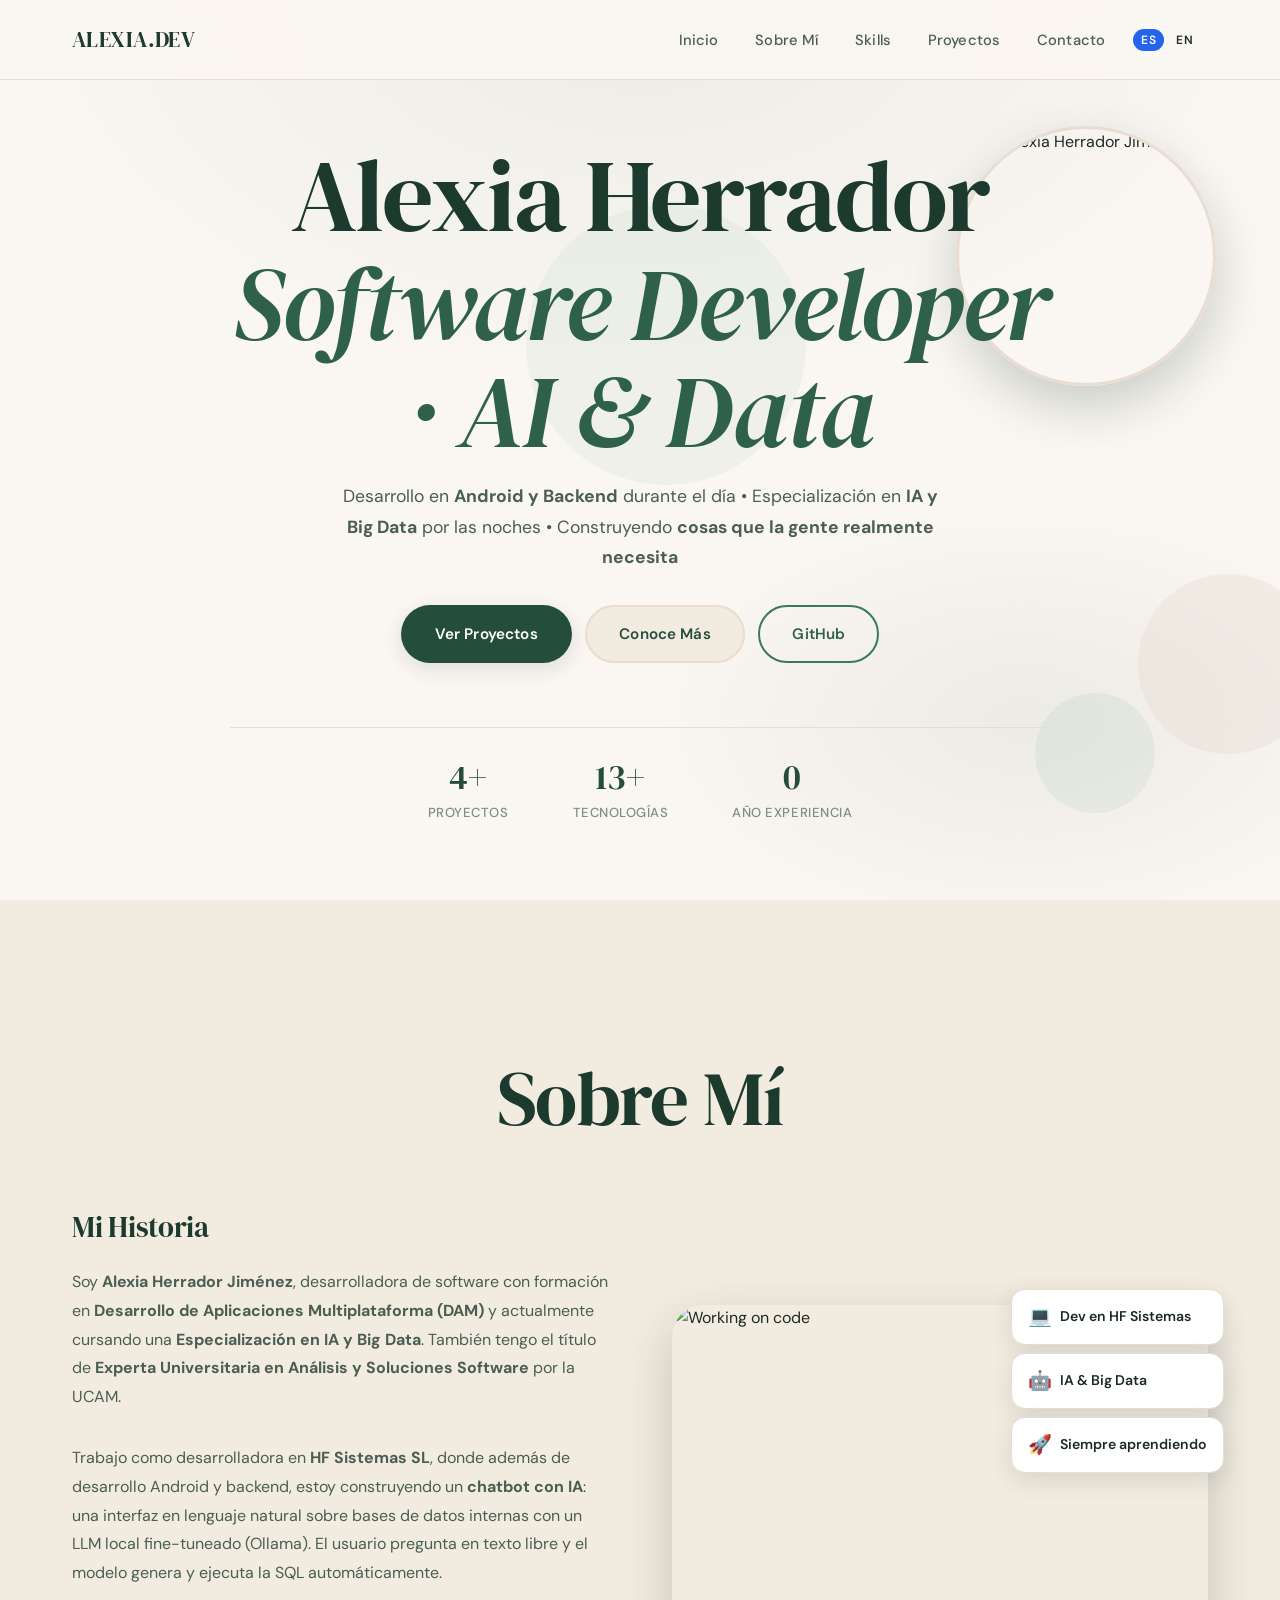
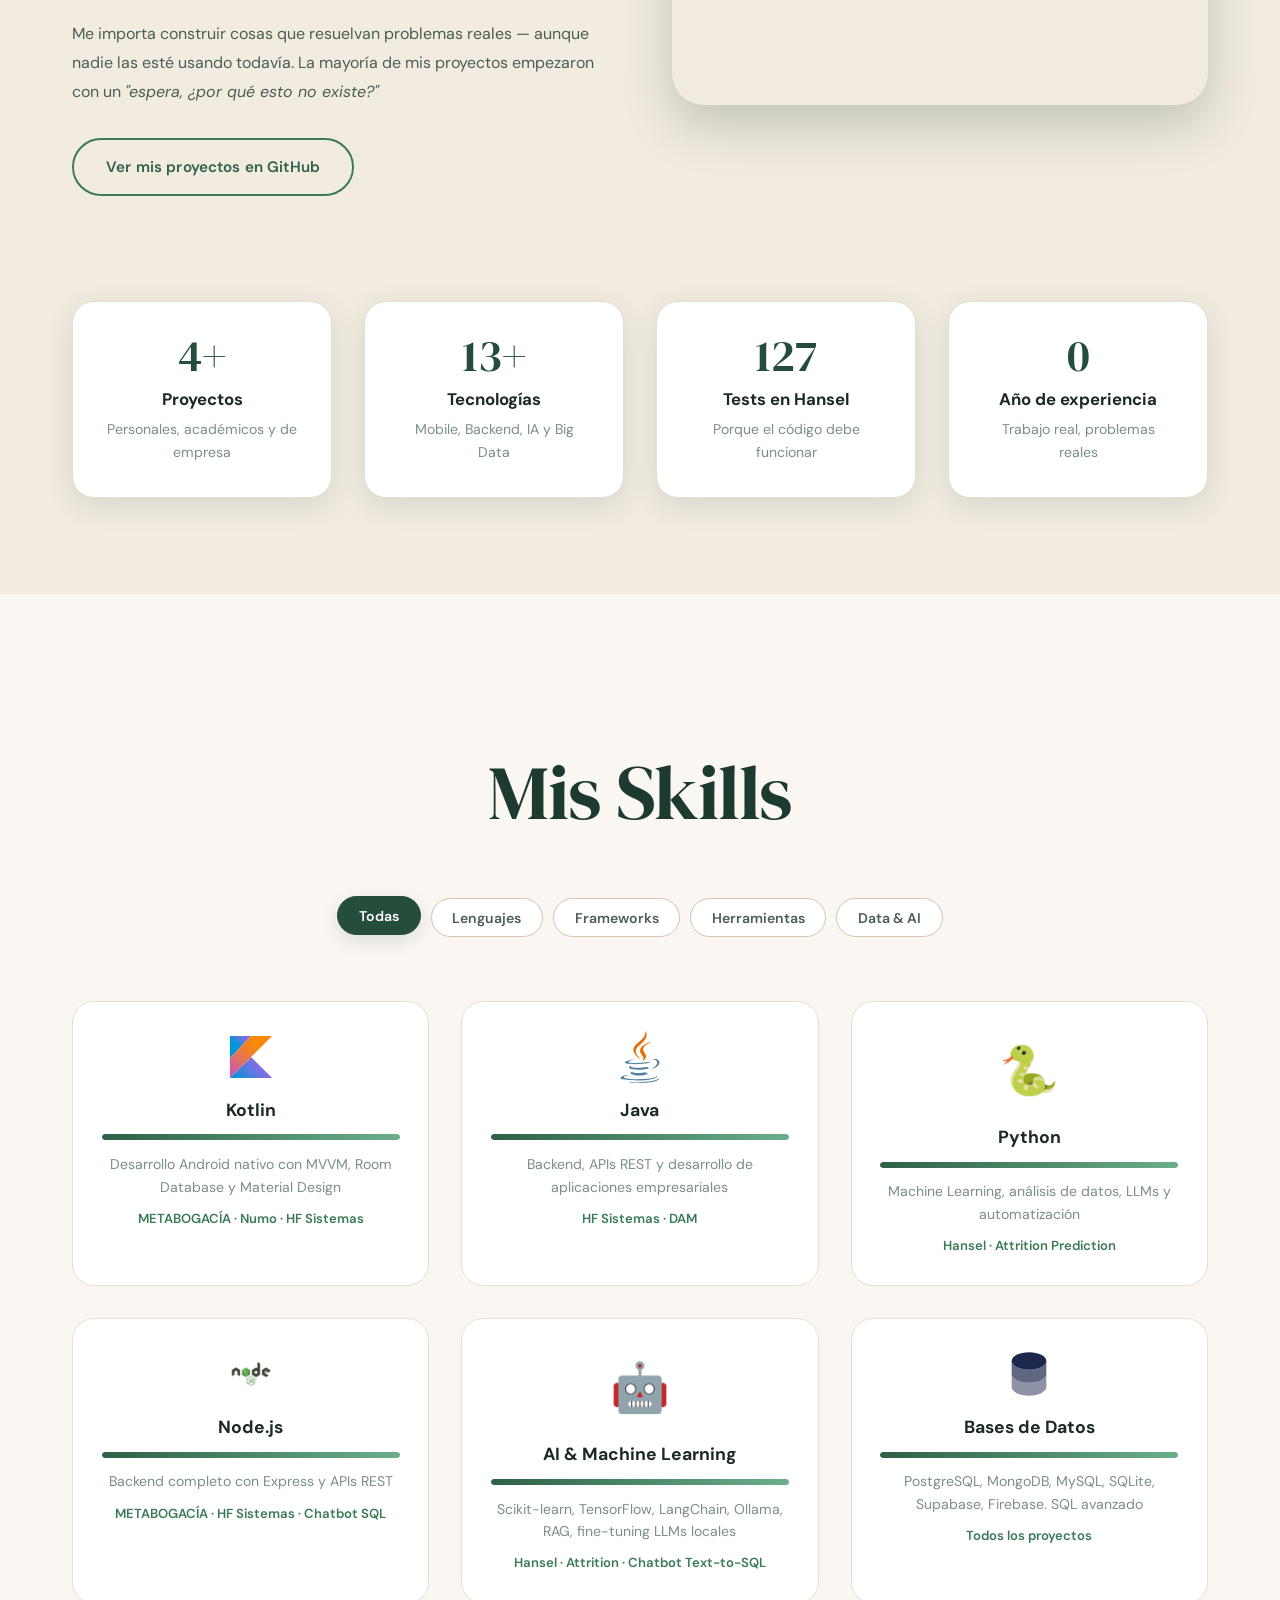
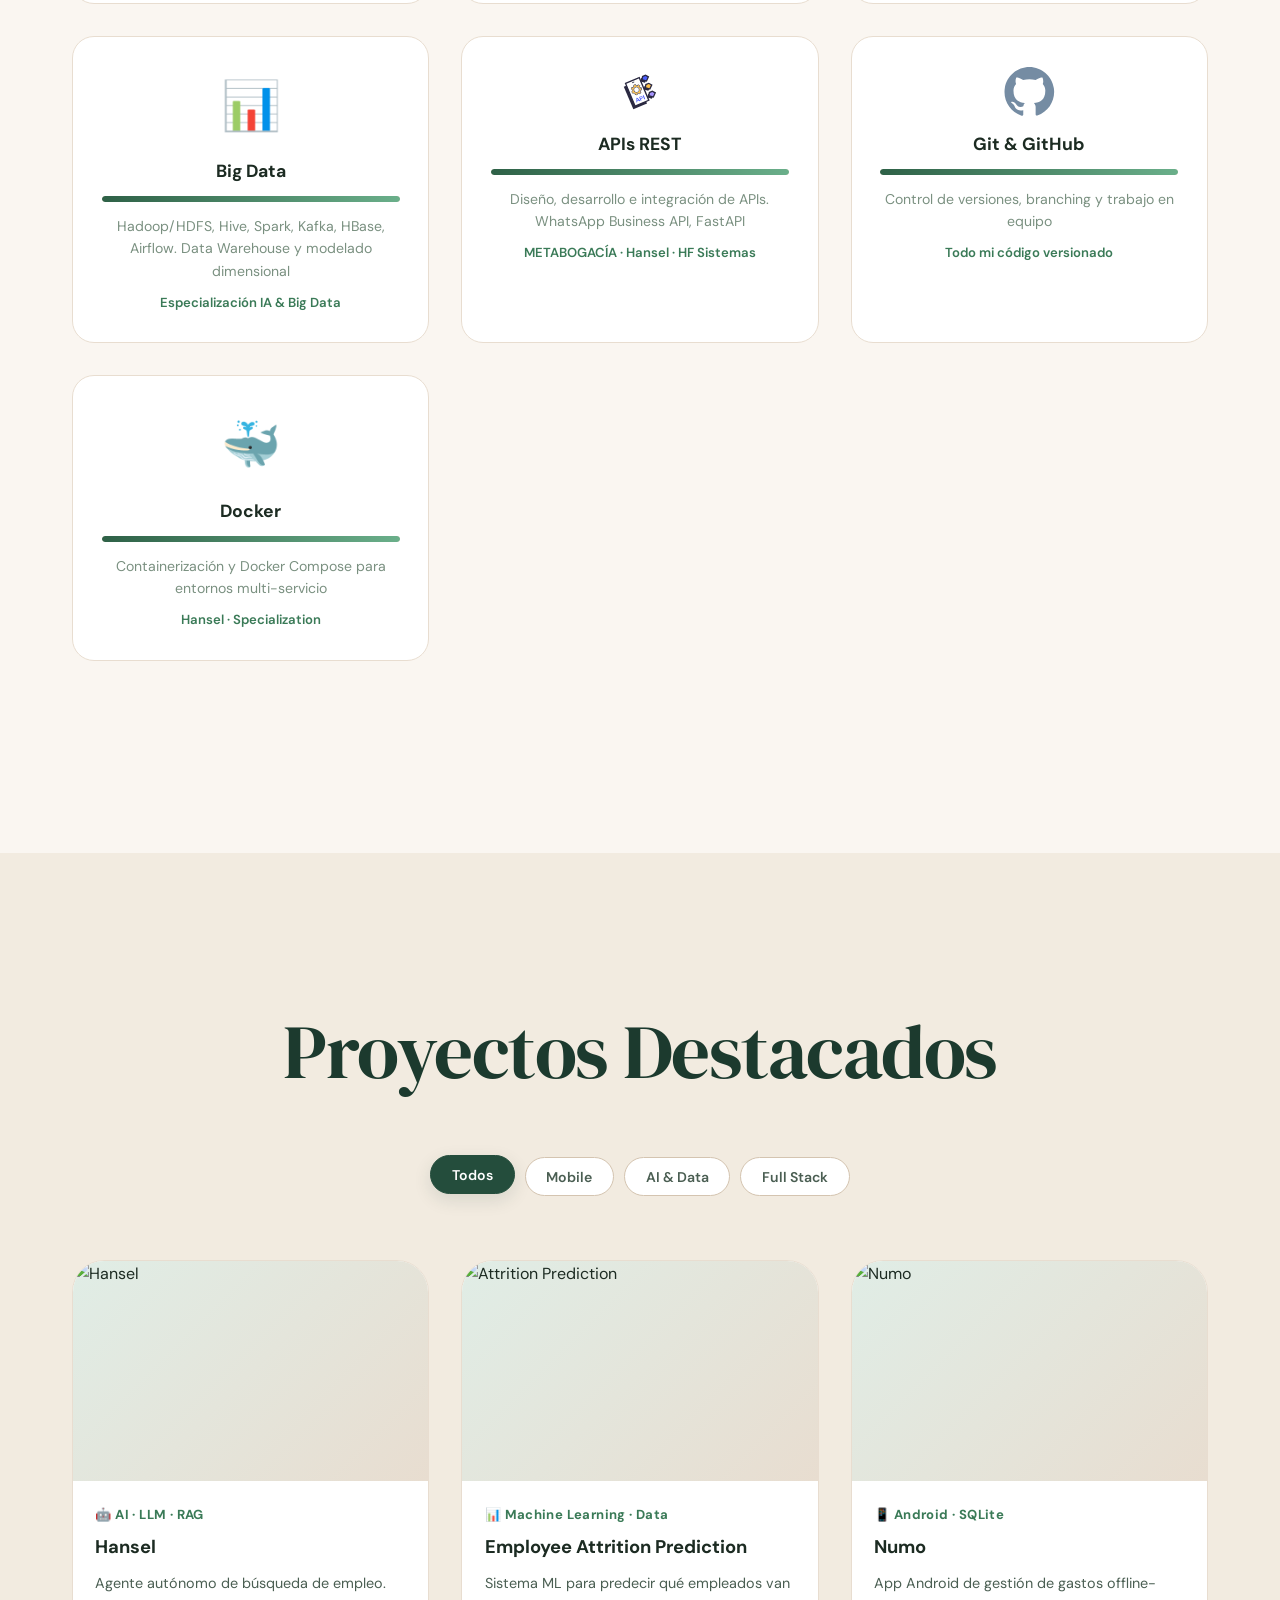
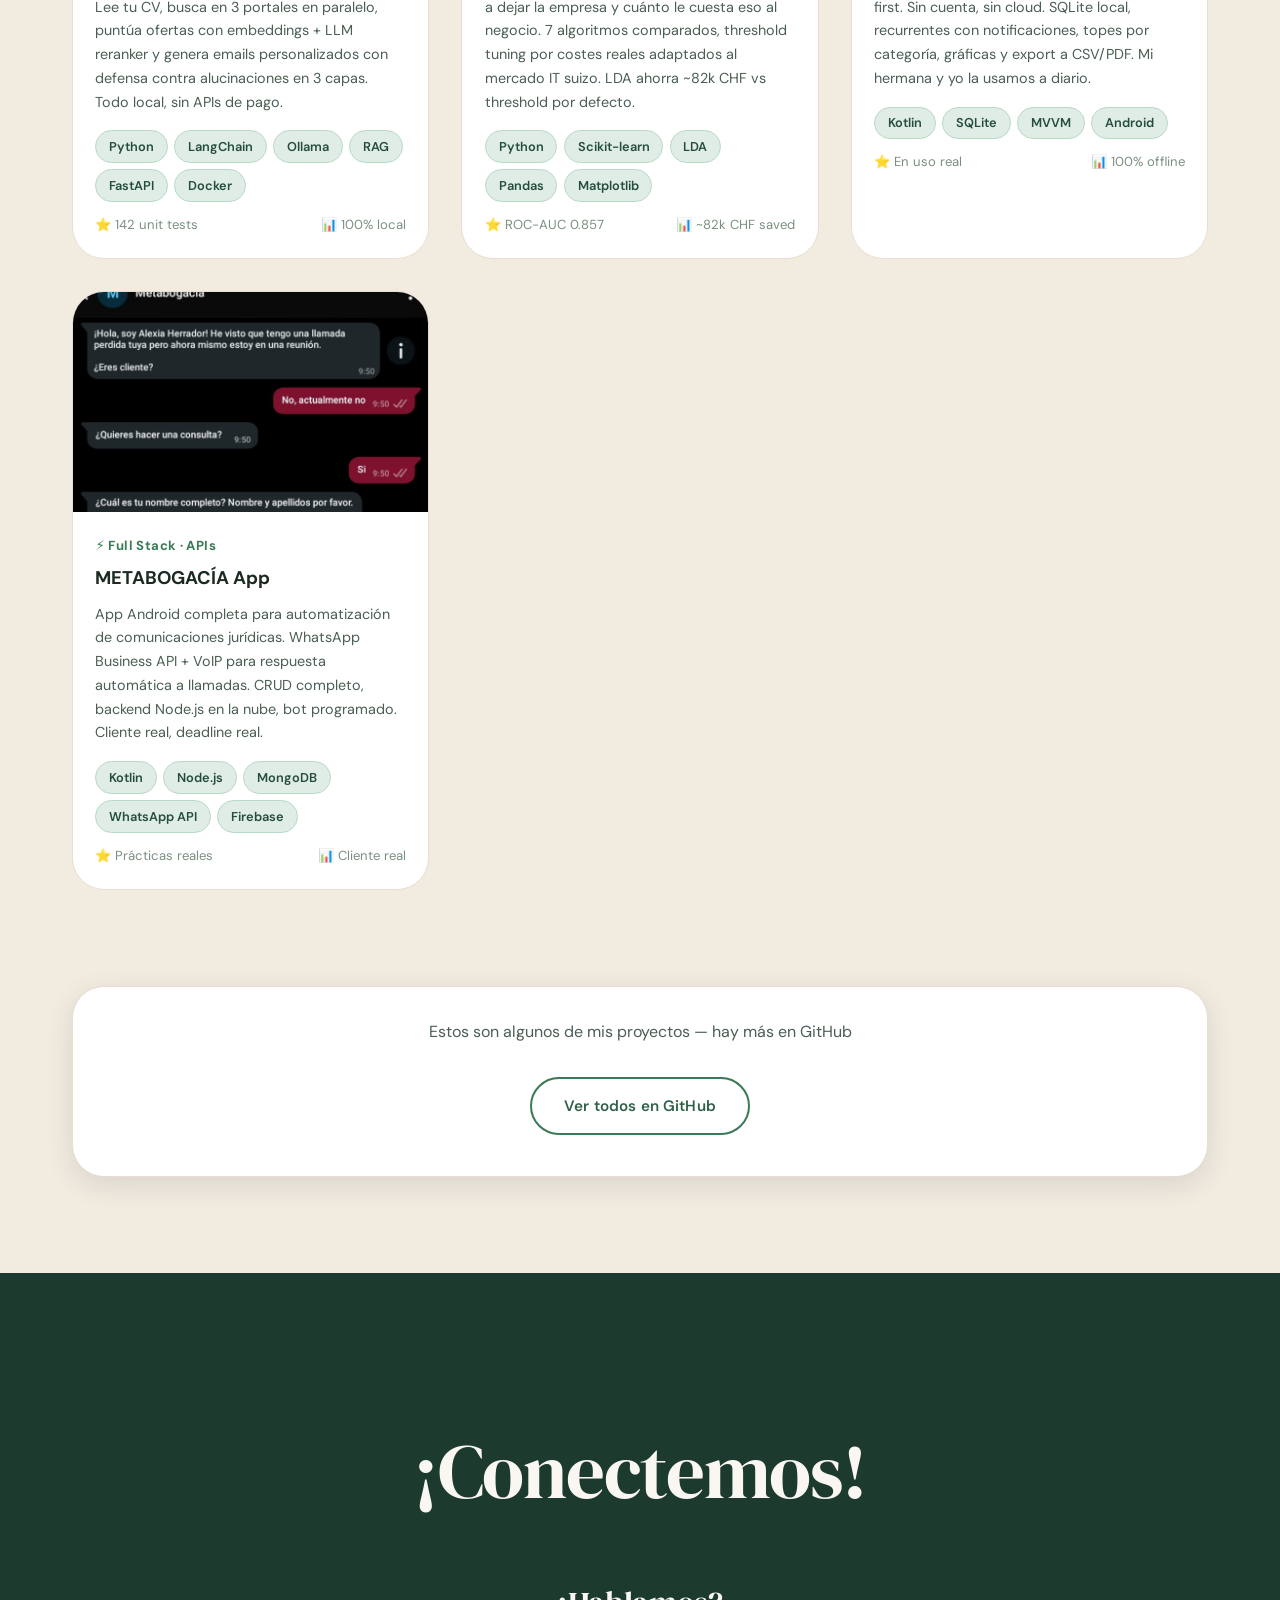
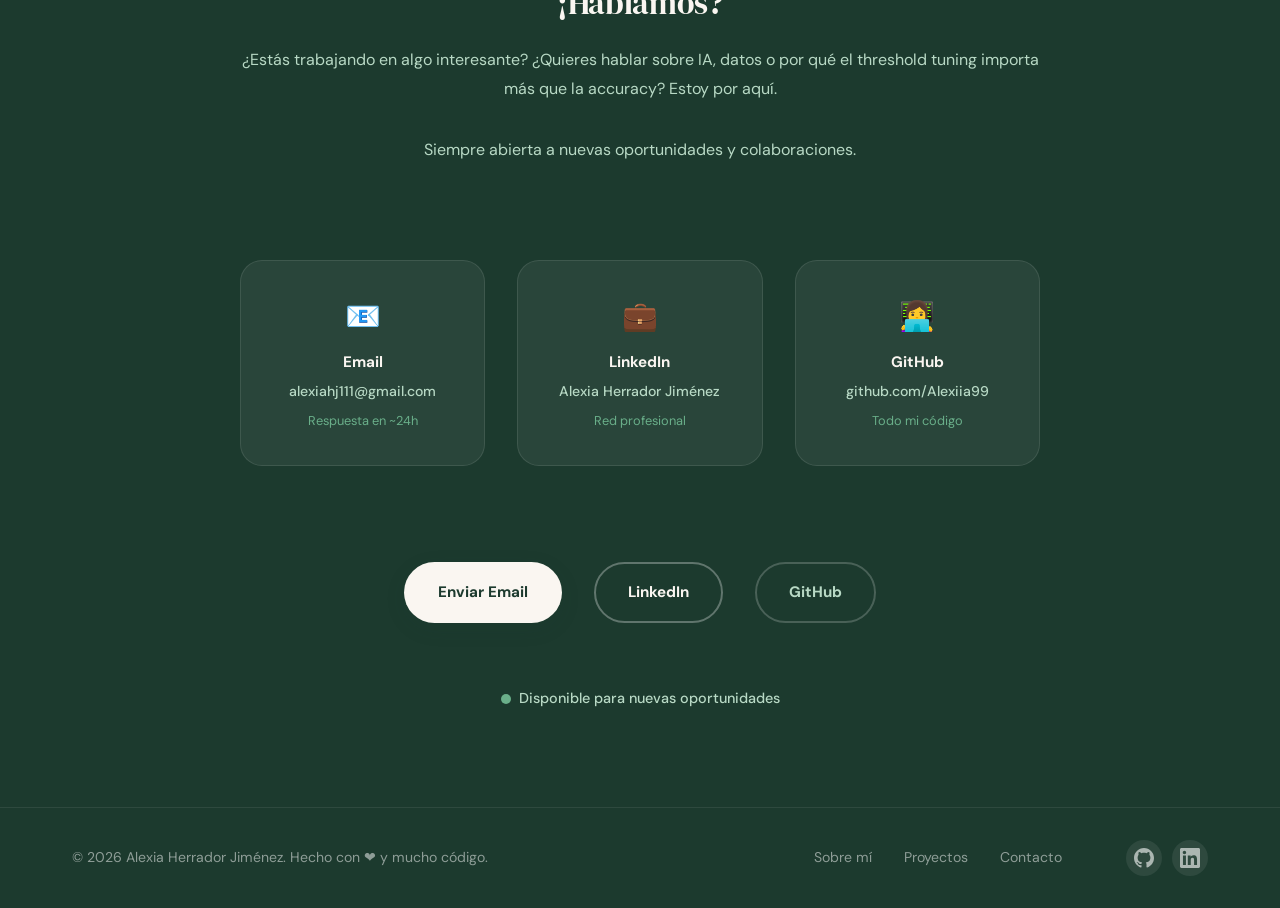
==== commit 97d088f3: "Update project links in index.html" ====
--- a/index.html
+++ b/index.html
@@ -332,8 +332,8 @@
                         <img src="./assets/images/projects/hansel-screenshot.png" alt="Hansel">
                         <div class="project-overlay">
                             <div class="project-links">
-                                <a href="./pages/projects/project2.html" class="project-link" data-lang="es">Ver Detalles</a>
-                                <a href="./pages/projects/project2.html" class="project-link" data-lang="en">Details</a>
+                                <a href="./pages/projects/project1.html" class="project-link" data-lang="es">Ver Detalles</a>
+                                <a href="./pages/projects/project1.html" class="project-link" data-lang="en">Details</a>
                                 <a href="https://github.com/Alexiia99/Hansel" class="project-link" target="_blank">GitHub</a>
                             </div>
                         </div>
@@ -384,8 +384,8 @@
                         <img src="./assets/images/projects/numo-screenshot.jpg" alt="Numo">
                         <div class="project-overlay">
                             <div class="project-links">
-                                <a href="./pages/projects/project2.html" class="project-link" data-lang="es">Ver Detalles</a>
-                                <a href="./pages/projects/project2.html" class="project-link" data-lang="en">Details</a>
+                                <a href="./pages/projects/project3.html" class="project-link" data-lang="es">Ver Detalles</a>
+                                <a href="./pages/projects/project3.html" class="project-link" data-lang="en">Details</a>
                                 <a href="https://github.com/Alexiia99/Numo" class="project-link" target="_blank">GitHub</a>
                             </div>
                         </div>
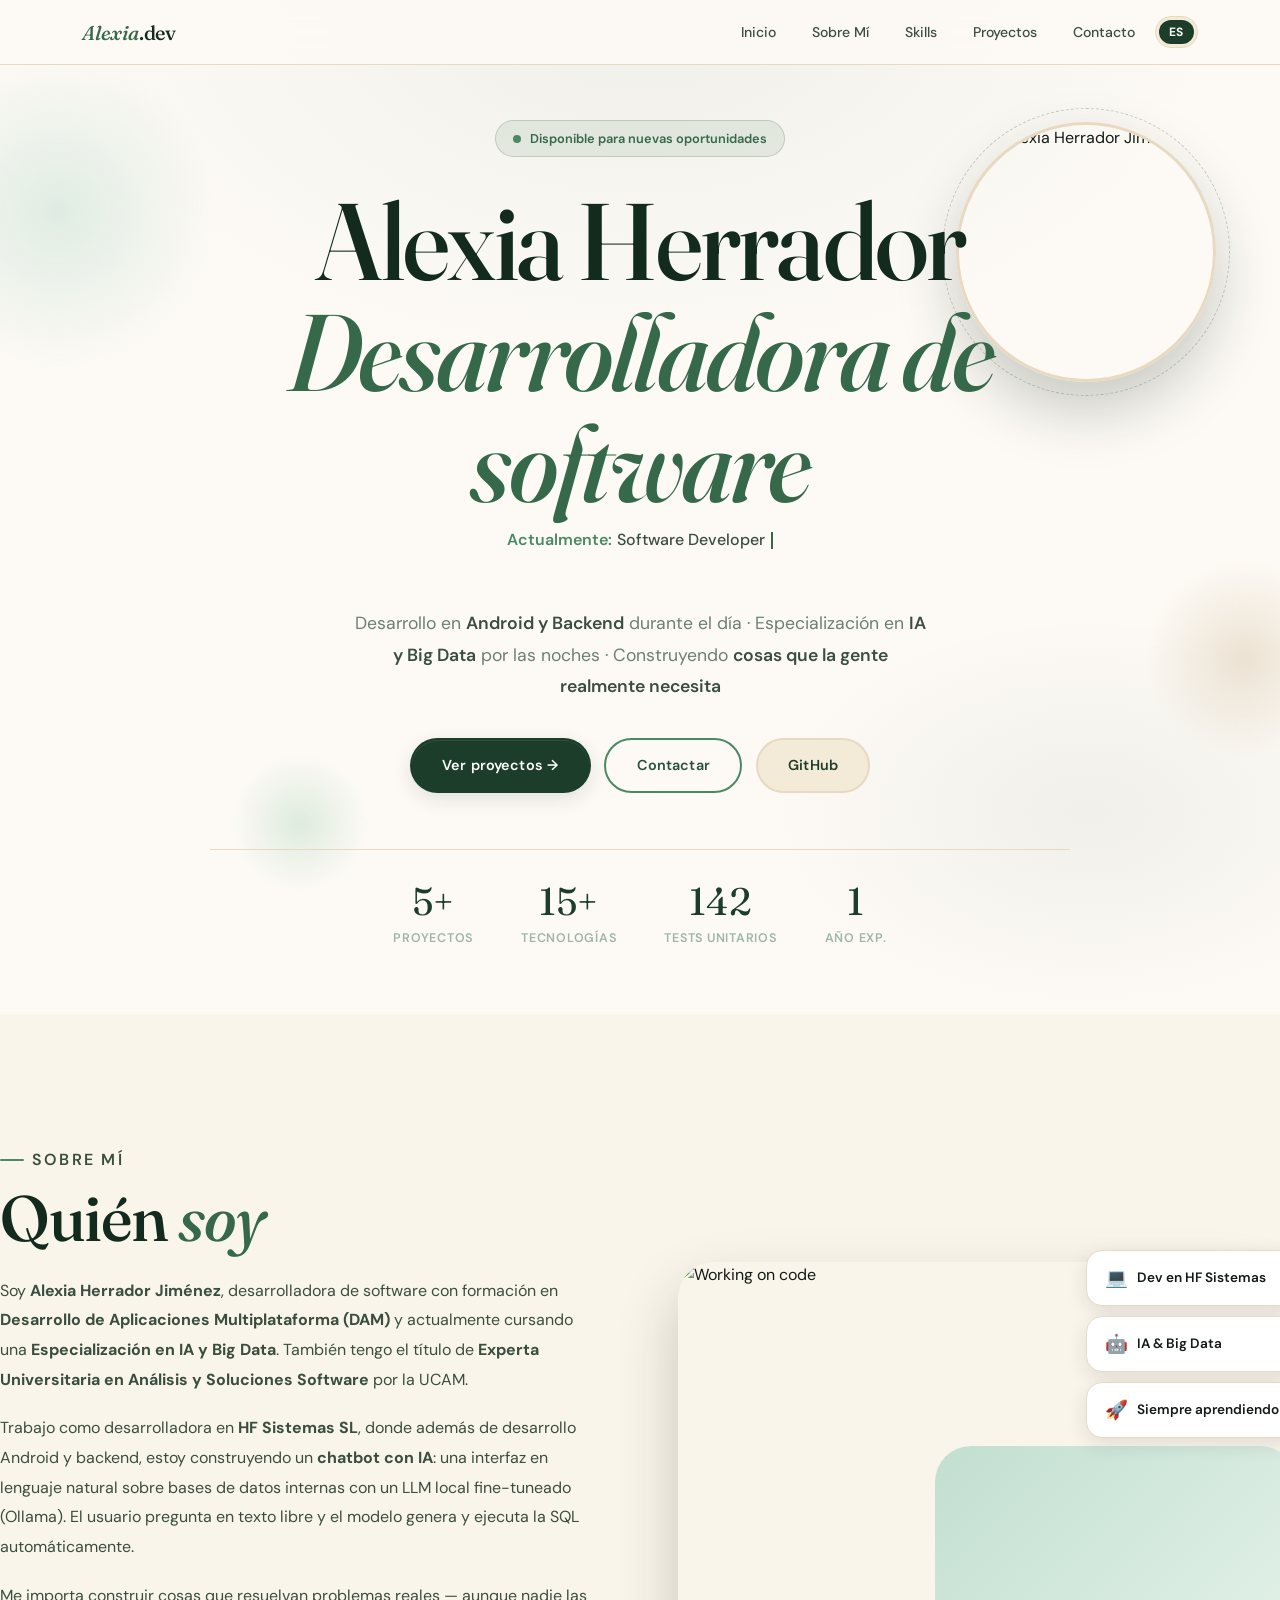
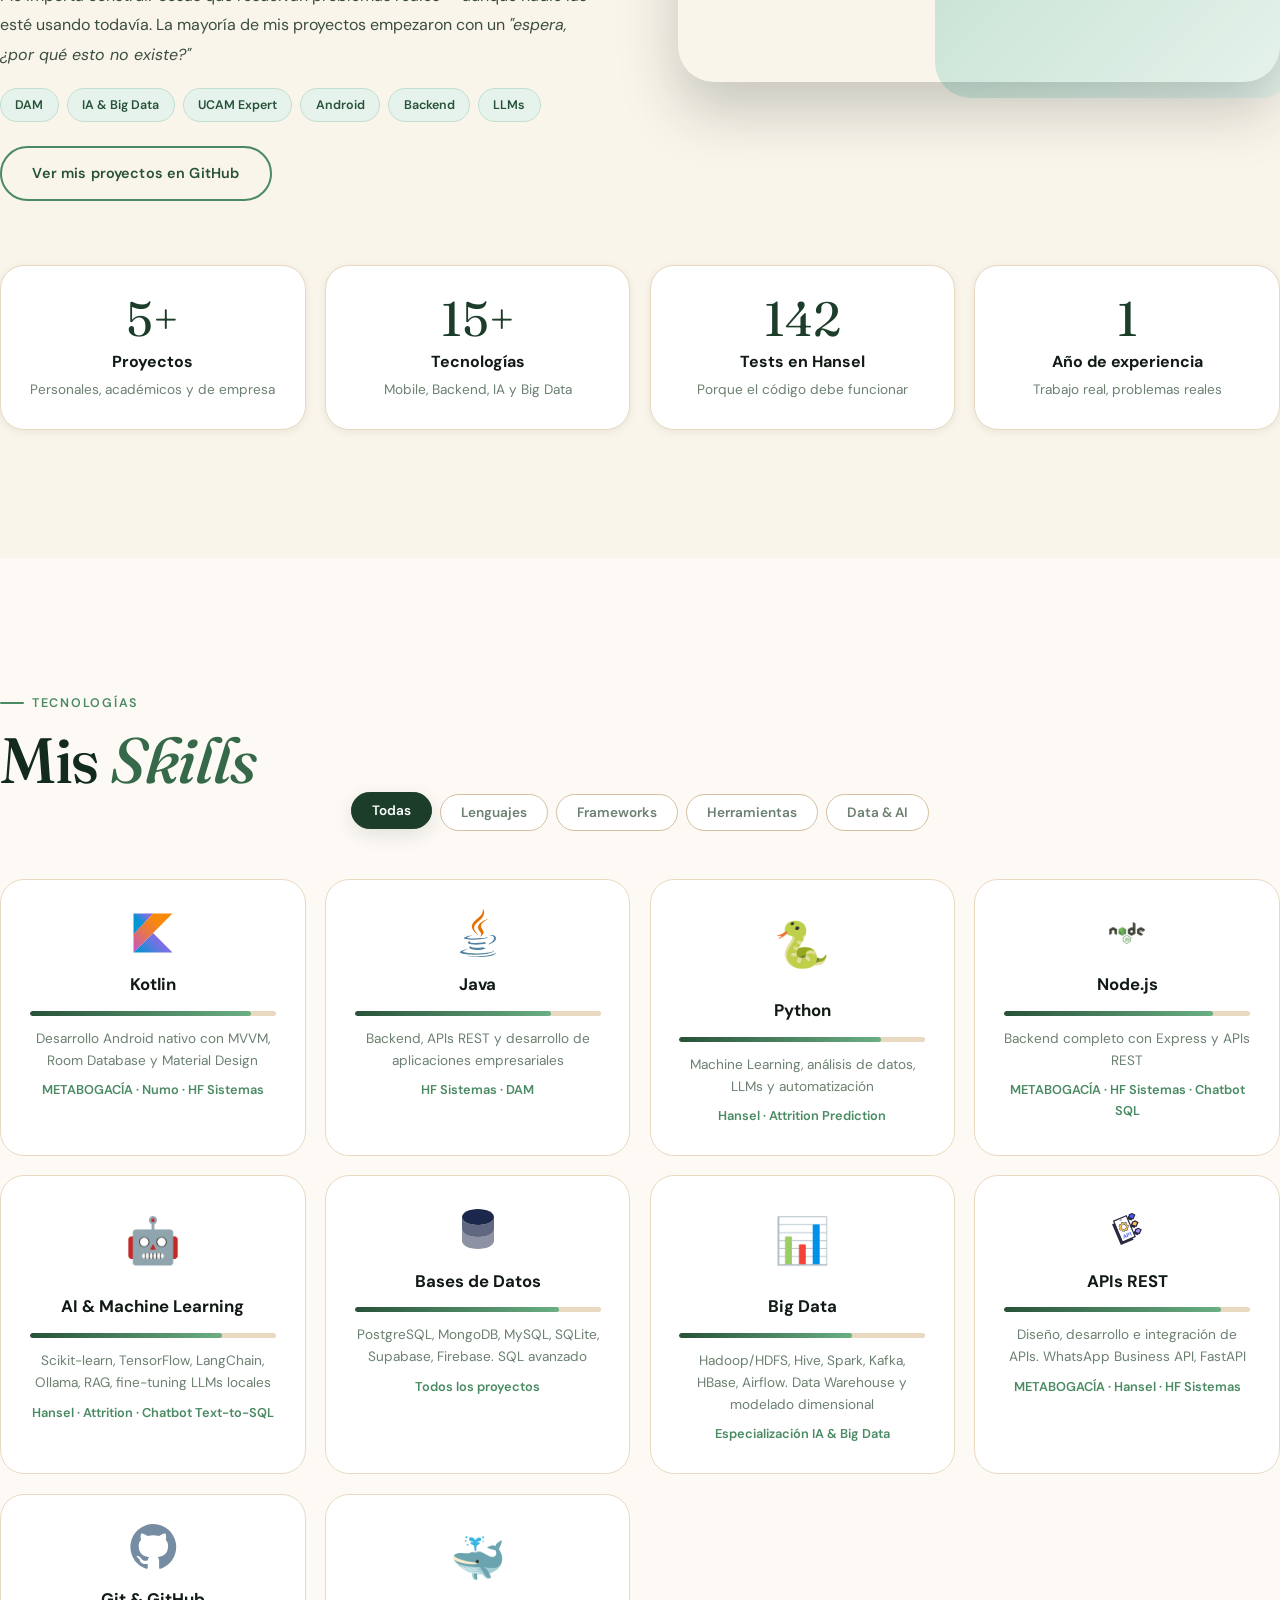
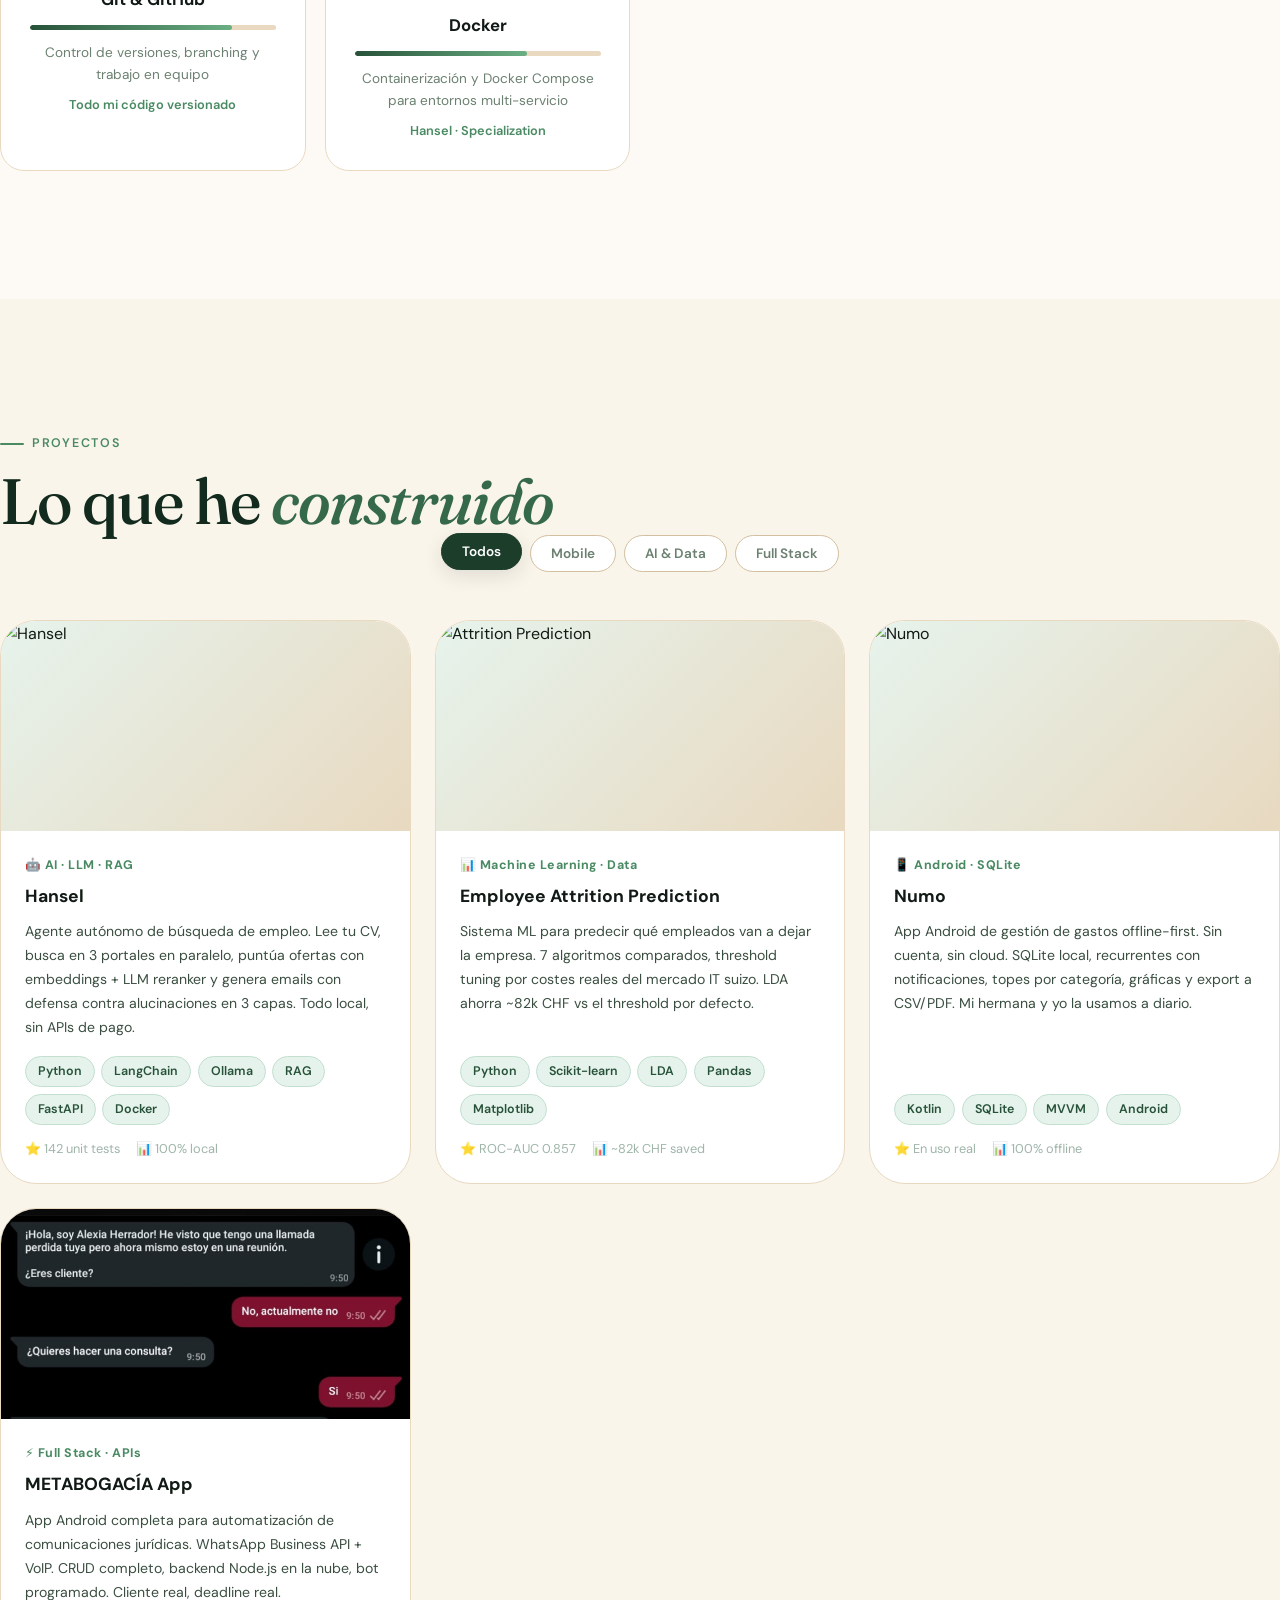
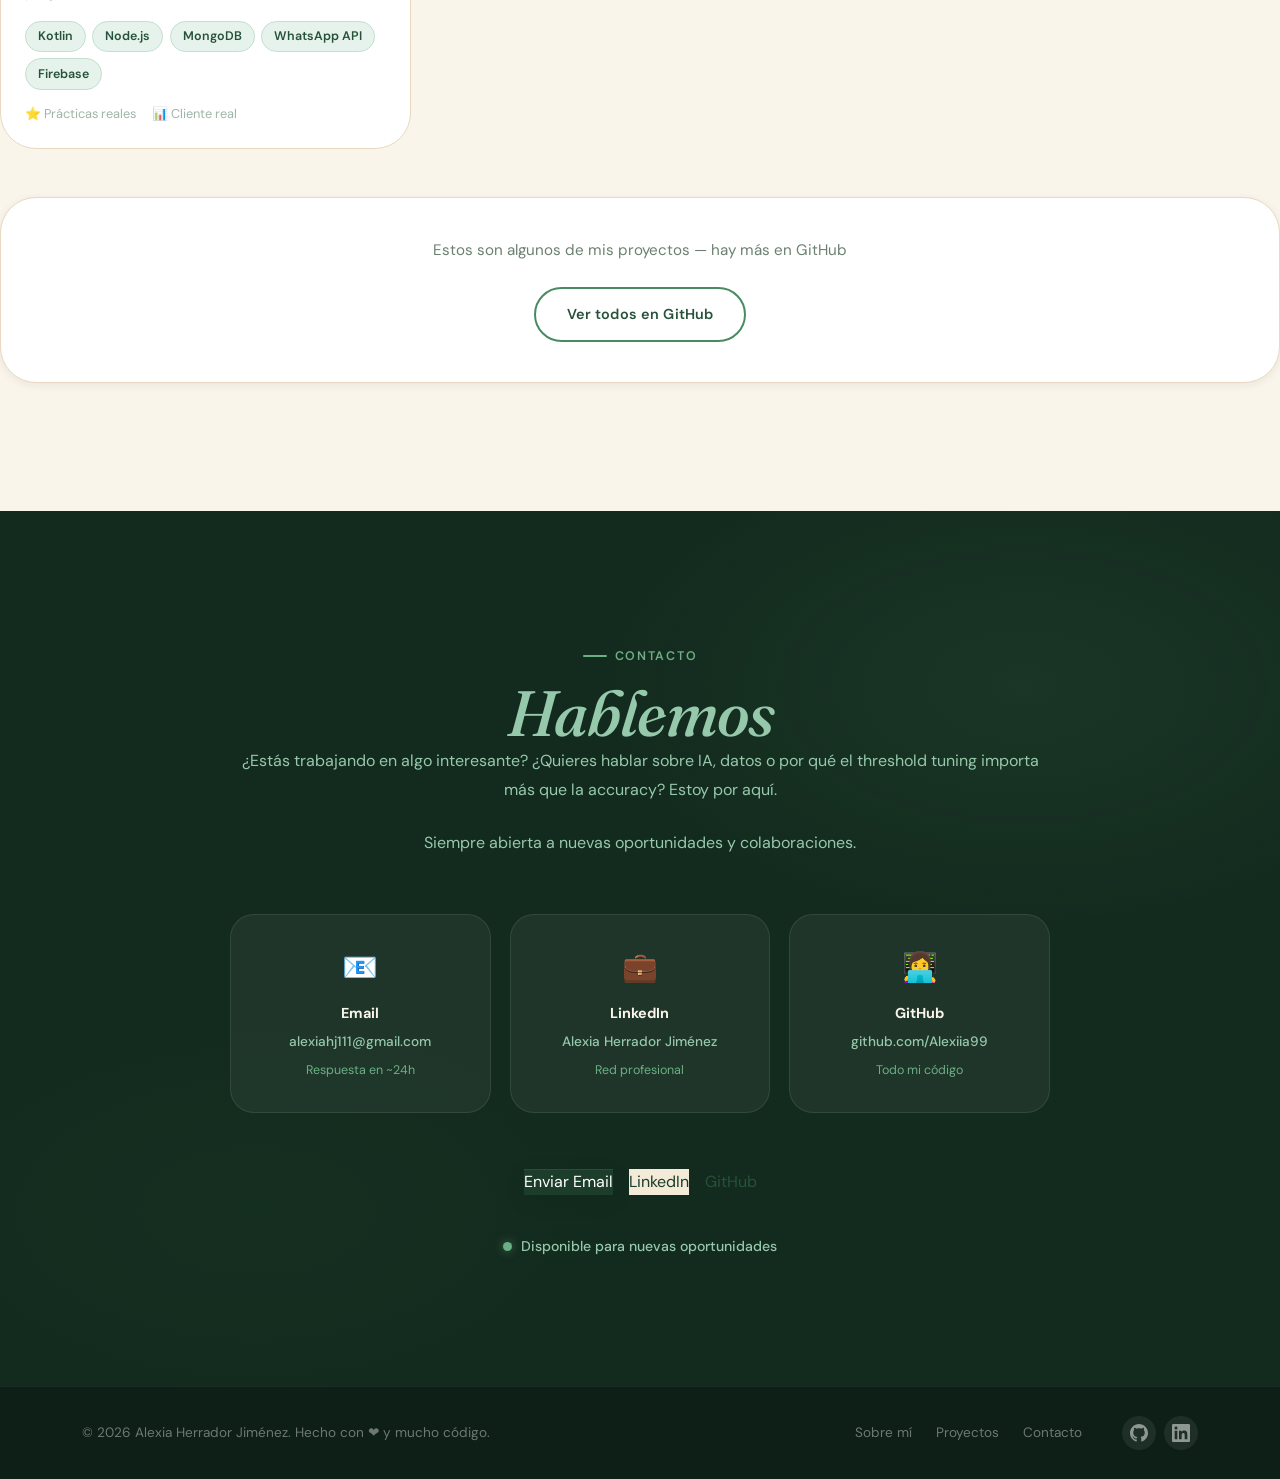
==== commit b093b6b7: "Update index.html" ====
--- a/index.html
+++ b/index.html
@@ -13,64 +13,34 @@
     <meta property="og:url" content="https://alexiia99.github.io/Portfolio">
     <title>Alexia Herrador Jiménez - Software Developer · AI & Data</title>
     <link rel="icon" type="image/x-icon" href="./assets/images/favicon.ico">
-    <link href="https://fonts.googleapis.com/css2?family=Inter:wght@300;400;600;700;900&display=swap" rel="stylesheet">
+
+    <!-- NEW: Fraunces + DM Sans (reemplaza Inter) -->
+    <link rel="preconnect" href="https://fonts.googleapis.com">
+    <link rel="preconnect" href="https://fonts.gstatic.com" crossorigin>
+    <link href="https://fonts.googleapis.com/css2?family=Fraunces:ital,opsz,wght@0,9..144,300;0,9..144,500;0,9..144,700;1,9..144,300;1,9..144,500&family=DM+Sans:ital,opsz,wght@0,9..40,300;0,9..40,400;0,9..40,500;0,9..40,600;1,9..40,300&display=swap" rel="stylesheet">
+
+    <!-- tus CSS (los reemplazas por los nuevos main.css y animations.css) -->
     <link rel="stylesheet" href="./assets/css/main.css">
-    <link rel="stylesheet" href="./assets/css/responsive.css">
     <link rel="stylesheet" href="./assets/css/animations.css">
-
-    <style>
-        /* ── Language Toggle ── */
-        .lang-toggle {
-            display: flex;
-            align-items: center;
-            gap: 4px;
-            background: rgba(255,255,255,0.1);
-            border-radius: 20px;
-            padding: 4px 6px;
-            cursor: pointer;
-            border: 1px solid rgba(255,255,255,0.2);
-            transition: background 0.2s;
-        }
-        .lang-toggle:hover { background: rgba(255,255,255,0.18); }
-        .lang-btn {
-            font-size: 12px;
-            font-weight: 600;
-            padding: 3px 8px;
-            border-radius: 14px;
-            border: none;
-            background: transparent;
-            cursor: pointer;
-            color: inherit;
-            transition: background 0.2s, color 0.2s;
-            letter-spacing: 0.5px;
-        }
-        .lang-btn.active {
-            background: var(--primary, #2563EB);
-            color: #fff;
-        }
-        /* hide/show i18n elements */
-        [data-lang="en"] { display: none; }
-        html[lang="en"] [data-lang="es"] { display: none; }
-        html[lang="en"] [data-lang="en"] { display: revert; }
-    </style>
 </head>
 <body>
-    <!-- Navigation -->
+
+    <!-- ── NAVIGATION ─────────────────────────────────────────────── -->
     <nav class="nav" id="navbar">
         <div class="nav-container">
             <div class="logo">
-                <a href="#home">ALEXIA.DEV</a>
+                <a href="#home"><em>Alexia</em>.dev</a>
             </div>
             <ul class="nav-links">
-                <li><a href="#home"    data-lang="es">Inicio</a>    <a href="#home"    data-lang="en">Home</a></li>
-                <li><a href="#about"   data-lang="es">Sobre Mí</a>  <a href="#about"   data-lang="en">About</a></li>
-                <li><a href="#skills"  data-lang="es">Skills</a>    <a href="#skills"  data-lang="en">Skills</a></li>
-                <li><a href="#projects"data-lang="es">Proyectos</a> <a href="#projects"data-lang="en">Projects</a></li>
-                <li><a href="#contact" data-lang="es">Contacto</a>  <a href="#contact" data-lang="en">Contact</a></li>
+                <li><a href="#home"     data-lang="es">Inicio</a>    <a href="#home"     data-lang="en">Home</a></li>
+                <li><a href="#about"    data-lang="es">Sobre Mí</a>  <a href="#about"    data-lang="en">About</a></li>
+                <li><a href="#skills"   data-lang="es">Skills</a>    <a href="#skills"   data-lang="en">Skills</a></li>
+                <li><a href="#projects" data-lang="es">Proyectos</a> <a href="#projects" data-lang="en">Projects</a></li>
+                <li><a href="#contact"  data-lang="es">Contacto</a>  <a href="#contact"  data-lang="en">Contact</a></li>
                 <li>
-                    <div class="lang-toggle" id="langToggle">
-                        <button class="lang-btn active" id="btnEs" onclick="setLang('es')">ES</button>
-                        <button class="lang-btn"        id="btnEn" onclick="setLang('en')">EN</button>
+                    <div class="lang-toggle">
+                        <button class="lang-btn active" data-lang="es" id="btnEs">ES</button>
+                        <button class="lang-btn"        data-lang="en" id="btnEn">EN</button>
                     </div>
                 </li>
             </ul>
@@ -78,46 +48,67 @@
                 <span></span><span></span><span></span>
             </button>
         </div>
-        <div class="mobile-nav" id="mobileNav">
-            <ul class="mobile-nav-links">
-                <li><a href="#home"    data-lang="es">Inicio</a>    <a href="#home"    data-lang="en">Home</a></li>
-                <li><a href="#about"   data-lang="es">Sobre Mí</a>  <a href="#about"   data-lang="en">About</a></li>
-                <li><a href="#skills"  data-lang="es">Skills</a>    <a href="#skills"  data-lang="en">Skills</a></li>
-                <li><a href="#projects"data-lang="es">Proyectos</a> <a href="#projects"data-lang="en">Projects</a></li>
-                <li><a href="#contact" data-lang="es">Contacto</a>  <a href="#contact" data-lang="en">Contact</a></li>
-            </ul>
-        </div>
     </nav>
 
-    <!-- Hero -->
-    <section id="home" class="hero" style="padding-top: 100px;">
+    <!-- Mobile nav (fuera del nav para no interferir con sticky) -->
+    <div class="mobile-nav" id="mobileNav">
+        <ul class="mobile-nav-links">
+            <li><a href="#home"     data-lang="es">Inicio</a>    <a href="#home"     data-lang="en">Home</a></li>
+            <li><a href="#about"    data-lang="es">Sobre Mí</a>  <a href="#about"    data-lang="en">About</a></li>
+            <li><a href="#skills"   data-lang="es">Skills</a>    <a href="#skills"   data-lang="en">Skills</a></li>
+            <li><a href="#projects" data-lang="es">Proyectos</a> <a href="#projects" data-lang="en">Projects</a></li>
+            <li><a href="#contact"  data-lang="es">Contacto</a>  <a href="#contact"  data-lang="en">Contact</a></li>
+        </ul>
+    </div>
+
+    <!-- ── HERO ───────────────────────────────────────────────────── -->
+    <section id="home" class="hero">
         <div class="floating-elements">
             <div class="floating-shape"></div>
             <div class="floating-shape"></div>
             <div class="floating-shape"></div>
         </div>
+
         <div class="hero-content">
+            <!-- availability badge -->
+            <div class="avail-badge">
+                <span class="avail-dot"></span>
+                <span data-lang="es">Disponible para nuevas oportunidades</span>
+                <span data-lang="en">Open to new opportunities</span>
+            </div>
+
             <h1>
-                <span class="hero-name">Alexia Herrador</span><br>
-                <span class="hero-title">Software Developer · AI & Data</span>
+                <span class="hero-name">Alexia Herrador</span>
+                <span class="hero-title" data-lang="es">Desarrolladora de software</span>
+                <span class="hero-title" data-lang="en">Software developer</span>
             </h1>
+
+            <!-- typewriter -->
+            <div class="typewriter-wrap">
+                <span class="typewriter-label" data-lang="es">Actualmente: </span>
+                <span class="typewriter-label" data-lang="en">Currently: </span>
+                <span id="typewriter"></span><span class="cursor-blink"></span>
+            </div>
+
             <p class="hero-subtitle" data-lang="es">
-                Desarrollo en <strong>Android y Backend</strong> durante el día •
-                Especialización en <strong>IA y Big Data</strong> por las noches •
+                Desarrollo en <strong>Android y Backend</strong> durante el día ·
+                Especialización en <strong>IA y Big Data</strong> por las noches ·
                 Construyendo <strong>cosas que la gente realmente necesita</strong>
             </p>
             <p class="hero-subtitle" data-lang="en">
-                Building <strong>Android & Backend</strong> by day •
-                Studying <strong>AI & Big Data</strong> by night •
+                Building <strong>Android & Backend</strong> by day ·
+                Studying <strong>AI & Big Data</strong> by night ·
                 Making <strong>things people actually need</strong>
             </p>
+
             <div class="cta-buttons">
-                <a href="#projects" class="btn btn-primary"  data-lang="es">Ver Proyectos</a>
-                <a href="#projects" class="btn btn-primary"  data-lang="en">See Projects</a>
-                <a href="#about"    class="btn btn-secondary" data-lang="es">Conoce Más</a>
-                <a href="#about"    class="btn btn-secondary" data-lang="en">About Me</a>
-                <a href="https://github.com/Alexiia99" class="btn btn-outline" target="_blank">GitHub</a>
-            </div>
+                <a href="#projects" class="btn btn-primary"   data-lang="es">Ver proyectos →</a>
+                <a href="#projects" class="btn btn-primary"   data-lang="en">See projects →</a>
+                <a href="#contact"  class="btn btn-outline"   data-lang="es">Contactar</a>
+                <a href="#contact"  class="btn btn-outline"   data-lang="en">Contact</a>
+                <a href="https://github.com/Alexiia99" class="btn btn-secondary" target="_blank">GitHub</a>
+            </div>
+
             <div class="hero-stats">
                 <div class="stat">
                     <span class="stat-number">5+</span>
@@ -130,26 +121,32 @@
                     <span class="stat-label" data-lang="en">Technologies</span>
                 </div>
                 <div class="stat">
+                    <span class="stat-number">142</span>
+                    <span class="stat-label" data-lang="es">Tests unitarios</span>
+                    <span class="stat-label" data-lang="en">Unit tests</span>
+                </div>
+                <div class="stat">
                     <span class="stat-number">1</span>
-                    <span class="stat-label" data-lang="es">Año experiencia</span>
-                    <span class="stat-label" data-lang="en">Year experience</span>
-                </div>
-            </div>
-        </div>
+                    <span class="stat-label" data-lang="es">Año exp.</span>
+                    <span class="stat-label" data-lang="en">Year exp.</span>
+                </div>
+            </div>
+        </div>
+
         <div class="hero-image">
             <img src="./assets/images/profile/hero-photo.jpg" alt="Alexia Herrador Jiménez" class="profile-img">
         </div>
     </section>
 
-    <!-- About -->
+    <!-- ── ABOUT ──────────────────────────────────────────────────── -->
     <section id="about" class="about">
         <div class="section">
-            <h2 class="section-title" data-lang="es">Sobre Mí</h2>
-            <h2 class="section-title" data-lang="en">About Me</h2>
             <div class="about-content fade-in">
                 <div class="about-text">
-                    <h3 data-lang="es">Mi Historia</h3>
-                    <h3 data-lang="en">My Story</h3>
+                    <p class="section-eyebrow" data-lang="es">sobre mí</p>
+                    <p class="section-eyebrow" data-lang="en">about me</p>
+                    <h2 class="section-title" data-lang="es">Quién <em>soy</em></h2>
+                    <h2 class="section-title" data-lang="en">Who <em>I am</em></h2>
 
                     <p data-lang="es">Soy <strong>Alexia Herrador Jiménez</strong>, desarrolladora de software con formación en <strong>Desarrollo de Aplicaciones Multiplataforma (DAM)</strong> y actualmente cursando una <strong>Especialización en IA y Big Data</strong>. También tengo el título de <strong>Experta Universitaria en Análisis y Soluciones Software</strong> por la UCAM.</p>
                     <p data-lang="en">I'm <strong>Alexia Herrador Jiménez</strong>, a software developer with a background in <strong>Cross-Platform App Development (DAM)</strong>, currently specializing in <strong>AI & Big Data</strong>. I also hold a <strong>University Expert in Software Analysis & Solutions</strong> from UCAM.</p>
@@ -160,9 +157,19 @@
                     <p data-lang="es">Me importa construir cosas que resuelvan problemas reales — aunque nadie las esté usando todavía. La mayoría de mis proyectos empezaron con un <em>"espera, ¿por qué esto no existe?"</em></p>
                     <p data-lang="en">I care about building things that solve real problems — even if nobody's using them yet. Most of my projects started as a <em>"wait, why doesn't this exist?"</em> moment.</p>
 
-                    <a href="https://github.com/Alexiia99" class="btn btn-outline" target="_blank" data-lang="es">Ver mis proyectos en GitHub</a>
-                    <a href="https://github.com/Alexiia99" class="btn btn-outline" target="_blank" data-lang="en">See my projects on GitHub</a>
-                </div>
+                    <div class="about-badges">
+                        <span class="badge">DAM</span>
+                        <span class="badge">IA & Big Data</span>
+                        <span class="badge">UCAM Expert</span>
+                        <span class="badge">Android</span>
+                        <span class="badge">Backend</span>
+                        <span class="badge">LLMs</span>
+                    </div>
+
+                    <a href="https://github.com/Alexiia99" class="btn btn-outline" target="_blank" style="margin-top:1.5rem" data-lang="es">Ver mis proyectos en GitHub</a>
+                    <a href="https://github.com/Alexiia99" class="btn btn-outline" target="_blank" style="margin-top:1.5rem" data-lang="en">See my projects on GitHub</a>
+                </div>
+
                 <div class="about-image">
                     <img src="./assets/images/profile/about-photo.jpg" alt="Working on code" class="about-img">
                     <div class="info-cards">
@@ -183,7 +190,8 @@
                     </div>
                 </div>
             </div>
-            <div class="stats-detailed">
+
+            <div class="stats-detailed fade-in">
                 <div class="stat-card">
                     <div class="stat-number">5+</div>
                     <h4 data-lang="es">Proyectos</h4>           <h4 data-lang="en">Projects</h4>
@@ -212,21 +220,25 @@
         </div>
     </section>
 
-    <!-- Skills -->
+    <!-- ── SKILLS ─────────────────────────────────────────────────── -->
     <section id="skills" class="skills">
         <div class="section">
-            <h2 class="section-title" data-lang="es">Mis Skills</h2>
-            <h2 class="section-title" data-lang="en">My Skills</h2>
-            <div class="skills-filters">
+            <p class="section-eyebrow fade-in" data-lang="es">tecnologías</p>
+            <p class="section-eyebrow fade-in" data-lang="en">technologies</p>
+            <h2 class="section-title fade-in" data-lang="es">Mis <em>Skills</em></h2>
+            <h2 class="section-title fade-in" data-lang="en">My <em>Skills</em></h2>
+
+            <div class="skills-filters fade-in">
                 <button class="filter-btn active" data-filter="all"       data-lang="es">Todas</button>
                 <button class="filter-btn active" data-filter="all"       data-lang="en">All</button>
                 <button class="filter-btn" data-filter="languages"        data-lang="es">Lenguajes</button>
                 <button class="filter-btn" data-filter="languages"        data-lang="en">Languages</button>
-                <button class="filter-btn" data-filter="frameworks"       >Frameworks</button>
+                <button class="filter-btn" data-filter="frameworks">Frameworks</button>
                 <button class="filter-btn" data-filter="tools"            data-lang="es">Herramientas</button>
                 <button class="filter-btn" data-filter="tools"            data-lang="en">Tools</button>
-                <button class="filter-btn" data-filter="data"             >Data & AI</button>
-            </div>
+                <button class="filter-btn" data-filter="data">Data & AI</button>
+            </div>
+
             <div class="skills-grid fade-in">
                 <div class="skill-card" data-category="languages">
                     <div class="skill-icon"><img src="./assets/images/icons/kotlin-icon.svg" alt="Kotlin"></div>
@@ -234,7 +246,7 @@
                     <div class="skill-level"><div class="skill-bar" data-level="90"></div></div>
                     <p data-lang="es">Desarrollo Android nativo con MVVM, Room Database y Material Design</p>
                     <p data-lang="en">Native Android development with MVVM, Room Database and Material Design</p>
-                    <div class="skill-projects"><span>METABOGACÍA · Numo · HF Sistemas</span></div>
+                    <div class="skill-projects">METABOGACÍA · Numo · HF Sistemas</div>
                 </div>
                 <div class="skill-card" data-category="languages">
                     <div class="skill-icon"><img src="./assets/images/icons/java-icon.svg" alt="Java"></div>
@@ -242,7 +254,7 @@
                     <div class="skill-level"><div class="skill-bar" data-level="80"></div></div>
                     <p data-lang="es">Backend, APIs REST y desarrollo de aplicaciones empresariales</p>
                     <p data-lang="en">Backend, REST APIs and enterprise application development</p>
-                    <div class="skill-projects"><span>HF Sistemas · DAM</span></div>
+                    <div class="skill-projects">HF Sistemas · DAM</div>
                 </div>
                 <div class="skill-card" data-category="data">
                     <div class="skill-icon">🐍</div>
@@ -250,7 +262,7 @@
                     <div class="skill-level"><div class="skill-bar" data-level="82"></div></div>
                     <p data-lang="es">Machine Learning, análisis de datos, LLMs y automatización</p>
                     <p data-lang="en">Machine Learning, data analysis, LLMs and automation</p>
-                    <div class="skill-projects"><span>Hansel · Attrition Prediction</span></div>
+                    <div class="skill-projects">Hansel · Attrition Prediction</div>
                 </div>
                 <div class="skill-card" data-category="frameworks">
                     <div class="skill-icon"><img src="./assets/images/icons/node-icon.svg" alt="Node.js"></div>
@@ -258,7 +270,7 @@
                     <div class="skill-level"><div class="skill-bar" data-level="85"></div></div>
                     <p data-lang="es">Backend completo con Express y APIs REST</p>
                     <p data-lang="en">Full backend with Express and REST APIs</p>
-                    <div class="skill-projects"><span>METABOGACÍA · HF Sistemas · Chatbot SQL</span></div>
+                    <div class="skill-projects">METABOGACÍA · HF Sistemas · Chatbot SQL</div>
                 </div>
                 <div class="skill-card" data-category="data">
                     <div class="skill-icon">🤖</div>
@@ -266,7 +278,7 @@
                     <div class="skill-level"><div class="skill-bar" data-level="78"></div></div>
                     <p data-lang="es">Scikit-learn, TensorFlow, LangChain, Ollama, RAG, fine-tuning LLMs locales</p>
                     <p data-lang="en">Scikit-learn, TensorFlow, LangChain, Ollama, RAG, local LLM fine-tuning</p>
-                    <div class="skill-projects"><span>Hansel · Attrition · Chatbot Text-to-SQL</span></div>
+                    <div class="skill-projects">Hansel · Attrition · Chatbot Text-to-SQL</div>
                 </div>
                 <div class="skill-card" data-category="tools">
                     <div class="skill-icon"><img src="./assets/images/icons/database-icon.svg" alt="DB"></div>
@@ -275,7 +287,8 @@
                     <div class="skill-level"><div class="skill-bar" data-level="83"></div></div>
                     <p data-lang="es">PostgreSQL, MongoDB, MySQL, SQLite, Supabase, Firebase. SQL avanzado</p>
                     <p data-lang="en">PostgreSQL, MongoDB, MySQL, SQLite, Supabase, Firebase. Advanced SQL</p>
-                    <div class="skill-projects"><span data-lang="es">Todos los proyectos</span><span data-lang="en">All projects</span></div>
+                    <div class="skill-projects" data-lang="es">Todos los proyectos</div>
+                    <div class="skill-projects" data-lang="en">All projects</div>
                 </div>
                 <div class="skill-card" data-category="data">
                     <div class="skill-icon">📊</div>
@@ -283,7 +296,8 @@
                     <div class="skill-level"><div class="skill-bar" data-level="70"></div></div>
                     <p data-lang="es">Hadoop/HDFS, Hive, Spark, Kafka, HBase, Airflow. Data Warehouse y modelado dimensional</p>
                     <p data-lang="en">Hadoop/HDFS, Hive, Spark, Kafka, HBase, Airflow. Data Warehouse and dimensional modelling</p>
-                    <div class="skill-projects"><span data-lang="es">Especialización IA & Big Data</span><span data-lang="en">AI & Big Data specialization</span></div>
+                    <div class="skill-projects" data-lang="es">Especialización IA & Big Data</div>
+                    <div class="skill-projects" data-lang="en">AI & Big Data specialization</div>
                 </div>
                 <div class="skill-card" data-category="frameworks">
                     <div class="skill-icon"><img src="./assets/images/icons/api-icon.svg" alt="APIs"></div>
@@ -291,7 +305,7 @@
                     <div class="skill-level"><div class="skill-bar" data-level="88"></div></div>
                     <p data-lang="es">Diseño, desarrollo e integración de APIs. WhatsApp Business API, FastAPI</p>
                     <p data-lang="en">API design, development and integration. WhatsApp Business API, FastAPI</p>
-                    <div class="skill-projects"><span>METABOGACÍA · Hansel · HF Sistemas</span></div>
+                    <div class="skill-projects">METABOGACÍA · Hansel · HF Sistemas</div>
                 </div>
                 <div class="skill-card" data-category="tools">
                     <div class="skill-icon"><img src="./assets/images/icons/git-icon.svg" alt="Git"></div>
@@ -299,7 +313,8 @@
                     <div class="skill-level"><div class="skill-bar" data-level="82"></div></div>
                     <p data-lang="es">Control de versiones, branching y trabajo en equipo</p>
                     <p data-lang="en">Version control, branching and collaborative work</p>
-                    <div class="skill-projects"><span data-lang="es">Todo mi código versionado</span><span data-lang="en">All my code is versioned</span></div>
+                    <div class="skill-projects" data-lang="es">Todo mi código versionado</div>
+                    <div class="skill-projects" data-lang="en">All my code is versioned</div>
                 </div>
                 <div class="skill-card" data-category="tools">
                     <div class="skill-icon">🐳</div>
@@ -307,24 +322,28 @@
                     <div class="skill-level"><div class="skill-bar" data-level="70"></div></div>
                     <p data-lang="es">Containerización y Docker Compose para entornos multi-servicio</p>
                     <p data-lang="en">Containerization and Docker Compose for multi-service environments</p>
-                    <div class="skill-projects"><span>Hansel · Specialization</span></div>
+                    <div class="skill-projects">Hansel · Specialization</div>
                 </div>
             </div>
         </div>
     </section>
 
-    <!-- Projects -->
+    <!-- ── PROJECTS ───────────────────────────────────────────────── -->
     <section id="projects" class="projects">
         <div class="section">
-            <h2 class="section-title" data-lang="es">Proyectos Destacados</h2>
-            <h2 class="section-title" data-lang="en">Featured Projects</h2>
-            <div class="projects-filter">
-                <button class="filter-btn active" data-filter="all"       data-lang="es">Todos</button>
-                <button class="filter-btn active" data-filter="all"       data-lang="en">All</button>
-                <button class="filter-btn" data-filter="mobile"           >Mobile</button>
-                <button class="filter-btn" data-filter="ai"               >AI & Data</button>
-                <button class="filter-btn" data-filter="fullstack"        >Full Stack</button>
-            </div>
+            <p class="section-eyebrow fade-in" data-lang="es">proyectos</p>
+            <p class="section-eyebrow fade-in" data-lang="en">projects</p>
+            <h2 class="section-title fade-in" data-lang="es">Lo que he <em>construido</em></h2>
+            <h2 class="section-title fade-in" data-lang="en">What I've <em>built</em></h2>
+
+            <div class="projects-filter fade-in">
+                <button class="filter-btn active" data-filter="all"  data-lang="es">Todos</button>
+                <button class="filter-btn active" data-filter="all"  data-lang="en">All</button>
+                <button class="filter-btn" data-filter="mobile">Mobile</button>
+                <button class="filter-btn" data-filter="ai">AI & Data</button>
+                <button class="filter-btn" data-filter="fullstack">Full Stack</button>
+            </div>
+
             <div class="projects-grid fade-in">
                 <!-- Hansel -->
                 <div class="project-card" data-category="ai">
@@ -341,8 +360,8 @@
                     <div class="project-content">
                         <div class="project-category">🤖 AI · LLM · RAG</div>
                         <h3>Hansel</h3>
-                        <p data-lang="es">Agente autónomo de búsqueda de empleo. Lee tu CV, busca en 3 portales en paralelo, puntúa ofertas con embeddings + LLM reranker y genera emails personalizados con defensa contra alucinaciones en 3 capas. Todo local, sin APIs de pago.</p>
-                        <p data-lang="en">Autonomous job search agent. Reads your CV, searches 3 job boards in parallel, ranks listings with embeddings + LLM reranker, and drafts personalized emails with a 3-layer hallucination defense. 100% local, no paid APIs.</p>
+                        <p data-lang="es">Agente autónomo de búsqueda de empleo. Lee tu CV, busca en 3 portales en paralelo, puntúa ofertas con embeddings + LLM reranker y genera emails con defensa contra alucinaciones en 3 capas. Todo local, sin APIs de pago.</p>
+                        <p data-lang="en">Autonomous job search agent. Reads your CV, searches 3 job boards in parallel, ranks listings with embeddings + LLM reranker, and drafts personalized emails with a 3-layer hallucination defense. 100% local.</p>
                         <div class="project-tags">
                             <span class="tag">Python</span><span class="tag">LangChain</span><span class="tag">Ollama</span><span class="tag">RAG</span><span class="tag">FastAPI</span><span class="tag">Docker</span>
                         </div>
@@ -352,6 +371,7 @@
                         </div>
                     </div>
                 </div>
+
                 <!-- Attrition -->
                 <div class="project-card" data-category="ai">
                     <div class="project-image">
@@ -367,8 +387,8 @@
                     <div class="project-content">
                         <div class="project-category">📊 Machine Learning · Data</div>
                         <h3>Employee Attrition Prediction</h3>
-                        <p data-lang="es">Sistema ML para predecir qué empleados van a dejar la empresa y cuánto le cuesta eso al negocio. 7 algoritmos comparados, threshold tuning por costes reales adaptados al mercado IT suizo. LDA ahorra ~82k CHF vs threshold por defecto.</p>
-                        <p data-lang="en">ML system to predict which employees are likely to leave — and what it costs the business. 7 algorithms compared, cost-based threshold tuning adapted to the Swiss IT market. LDA saves ~82k CHF vs the default threshold.</p>
+                        <p data-lang="es">Sistema ML para predecir qué empleados van a dejar la empresa. 7 algoritmos comparados, threshold tuning por costes reales del mercado IT suizo. LDA ahorra ~82k CHF vs el threshold por defecto.</p>
+                        <p data-lang="en">ML system to predict which employees are likely to leave. 7 algorithms compared, cost-based threshold tuning adapted to the Swiss IT market. LDA saves ~82k CHF vs the default threshold.</p>
                         <div class="project-tags">
                             <span class="tag">Python</span><span class="tag">Scikit-learn</span><span class="tag">LDA</span><span class="tag">Pandas</span><span class="tag">Matplotlib</span>
                         </div>
@@ -378,6 +398,7 @@
                         </div>
                     </div>
                 </div>
+
                 <!-- Numo -->
                 <div class="project-card" data-category="mobile">
                     <div class="project-image">
@@ -394,7 +415,7 @@
                         <div class="project-category">📱 Android · SQLite</div>
                         <h3>Numo</h3>
                         <p data-lang="es">App Android de gestión de gastos offline-first. Sin cuenta, sin cloud. SQLite local, recurrentes con notificaciones, topes por categoría, gráficas y export a CSV/PDF. Mi hermana y yo la usamos a diario.</p>
-                        <p data-lang="en">Offline-first Android expense tracker. No account, no cloud. Local SQLite, recurring payments with notifications, category budget limits, charts and CSV/PDF export. My sister and I use it daily.</p>
+                        <p data-lang="en">Offline-first Android expense tracker. No account, no cloud. Local SQLite, recurring payments with notifications, category limits, charts and CSV/PDF export. My sister and I use it daily.</p>
                         <div class="project-tags">
                             <span class="tag">Kotlin</span><span class="tag">SQLite</span><span class="tag">MVVM</span><span class="tag">Android</span>
                         </div>
@@ -404,6 +425,7 @@
                         </div>
                     </div>
                 </div>
+
                 <!-- METABOGACÍA -->
                 <div class="project-card" data-category="fullstack">
                     <div class="project-image">
@@ -417,8 +439,8 @@
                     <div class="project-content">
                         <div class="project-category">⚡ Full Stack · APIs</div>
                         <h3>METABOGACÍA App</h3>
-                        <p data-lang="es">App Android completa para automatización de comunicaciones jurídicas. WhatsApp Business API + VoIP para respuesta automática a llamadas. CRUD completo, backend Node.js en la nube, bot programado. Cliente real, deadline real.</p>
-                        <p data-lang="en">Full Android app for legal communication automation. WhatsApp Business API + VoIP for automatic call responses. Complete CRUD, cloud Node.js backend, automated bot. Real client. Real deadline. Real code.</p>
+                        <p data-lang="es">App Android completa para automatización de comunicaciones jurídicas. WhatsApp Business API + VoIP. CRUD completo, backend Node.js en la nube, bot programado. Cliente real, deadline real.</p>
+                        <p data-lang="en">Full Android app for legal communication automation. WhatsApp Business API + VoIP for automatic call responses. Complete CRUD, cloud Node.js backend, automated bot. Real client. Real deadline.</p>
                         <div class="project-tags">
                             <span class="tag">Kotlin</span><span class="tag">Node.js</span><span class="tag">MongoDB</span><span class="tag">WhatsApp API</span><span class="tag">Firebase</span>
                         </div>
@@ -429,7 +451,8 @@
                     </div>
                 </div>
             </div>
-            <div class="projects-cta">
+
+            <div class="projects-cta fade-in">
                 <p data-lang="es">Estos son algunos de mis proyectos — hay más en GitHub</p>
                 <p data-lang="en">These are some of my projects — there's more on GitHub</p>
                 <a href="https://github.com/Alexiia99" class="btn btn-outline" target="_blank" data-lang="es">Ver todos en GitHub</a>
@@ -438,20 +461,22 @@
         </div>
     </section>
 
-    <!-- Contact -->
+    <!-- ── CONTACT ────────────────────────────────────────────────── -->
     <section id="contact" class="contact">
         <div class="section">
-            <h2 class="section-title" data-lang="es">¡Conectemos!</h2>
-            <h2 class="section-title" data-lang="en">Let's Connect!</h2>
             <div class="contact-content fade-in">
+                <p class="section-eyebrow" data-lang="es">contacto</p>
+                <p class="section-eyebrow" data-lang="en">contact</p>
+                <h2 class="section-title" data-lang="es"><em>Hablemos</em></h2>
+                <h2 class="section-title" data-lang="en">Let's <em>talk</em></h2>
+
                 <div class="contact-text">
-                    <h3 data-lang="es">¡Hablamos?</h3>
-                    <h3 data-lang="en">Get in touch</h3>
                     <p data-lang="es">¿Estás trabajando en algo interesante? ¿Quieres hablar sobre IA, datos o por qué el threshold tuning importa más que la accuracy? Estoy por aquí.</p>
                     <p data-lang="en">Working on something interesting? Want to talk about AI, data, or why threshold tuning matters more than accuracy? I'm around.</p>
                     <p data-lang="es">Siempre abierta a nuevas oportunidades y colaboraciones.</p>
                     <p data-lang="en">Always open to new opportunities and collaborations.</p>
                 </div>
+
                 <div class="contact-methods">
                     <div class="contact-method">
                         <div class="contact-icon">📧</div>
@@ -481,12 +506,14 @@
                         </div>
                     </div>
                 </div>
+
                 <div class="contact-buttons">
                     <a href="mailto:alexiahj111@gmail.com" class="contact-btn btn-primary" data-lang="es">Enviar Email</a>
                     <a href="mailto:alexiahj111@gmail.com" class="contact-btn btn-primary" data-lang="en">Send Email</a>
-                    <a href="https://linkedin.com/in/alexia-herrador-jimenez" class="contact-btn btn-secondary" target="_blank">LinkedIn</a>
+                    <a href="https://linkedin.com/in/alexia-herrador-jimenez-3a5906170/" class="contact-btn btn-secondary" target="_blank">LinkedIn</a>
                     <a href="https://github.com/Alexiia99" class="contact-btn btn-outline" target="_blank">GitHub</a>
                 </div>
+
                 <div class="availability">
                     <div class="status-indicator"></div>
                     <span data-lang="es">Disponible para nuevas oportunidades</span>
@@ -496,7 +523,7 @@
         </div>
     </section>
 
-    <!-- Footer -->
+    <!-- ── FOOTER ─────────────────────────────────────────────────── -->
     <footer class="footer">
         <div class="footer-content">
             <div class="footer-left">
@@ -505,37 +532,70 @@
             </div>
             <div class="footer-right">
                 <div class="footer-links">
-                    <a href="#about"  data-lang="es">Sobre mí</a>   <a href="#about"  data-lang="en">About</a>
-                    <a href="#projects" data-lang="es">Proyectos</a> <a href="#projects" data-lang="en">Projects</a>
+                    <a href="#about"    data-lang="es">Sobre mí</a>   <a href="#about"    data-lang="en">About</a>
+                    <a href="#projects" data-lang="es">Proyectos</a>  <a href="#projects" data-lang="en">Projects</a>
                     <a href="mailto:alexiahj111@gmail.com" data-lang="es">Contacto</a>
                     <a href="mailto:alexiahj111@gmail.com" data-lang="en">Contact</a>
                 </div>
                 <div class="footer-social">
                     <a href="https://github.com/Alexiia99" target="_blank" aria-label="GitHub">
-                        <svg width="20" height="20" viewBox="0 0 24 24" fill="currentColor"><path d="M12 0c-6.626 0-12 5.373-12 12 0 5.302 3.438 9.8 8.207 11.387.599.111.793-.261.793-.577v-2.234c-3.338.726-4.033-1.416-4.033-1.416-.546-1.387-1.333-1.756-1.333-1.756-1.089-.745.083-.729.083-.729 1.205.084 1.839 1.237 1.839 1.237 1.07 1.834 2.807 1.304 3.492.997.107-.775.418-1.305.762-1.604-2.665-.305-5.467-1.334-5.467-5.931 0-1.311.469-2.381 1.236-3.221-.124-.303-.535-1.524.117-3.176 0 0 1.008-.322 3.301 1.23.957-.266 1.983-.399 3.003-.404 1.02.005 2.047.138 3.006.404 2.291-1.552 3.297-1.23 3.297-1.23.653 1.653.242 2.874.118 3.176.77.84 1.235 1.911 1.235 3.221 0 4.609-2.807 5.624-5.479 5.921.43.372.823 1.102.823 2.222v3.293c0 .319.192.694.801.576 4.765-1.589 8.199-6.086 8.199-11.386 0-6.627-5.373-12-12-12z"/></svg>
+                        <svg width="18" height="18" viewBox="0 0 24 24" fill="currentColor"><path d="M12 0c-6.626 0-12 5.373-12 12 0 5.302 3.438 9.8 8.207 11.387.599.111.793-.261.793-.577v-2.234c-3.338.726-4.033-1.416-4.033-1.416-.546-1.387-1.333-1.756-1.333-1.756-1.089-.745.083-.729.083-.729 1.205.084 1.839 1.237 1.839 1.237 1.07 1.834 2.807 1.304 3.492.997.107-.775.418-1.305.762-1.604-2.665-.305-5.467-1.334-5.467-5.931 0-1.311.469-2.381 1.236-3.221-.124-.303-.535-1.524.117-3.176 0 0 1.008-.322 3.301 1.23.957-.266 1.983-.399 3.003-.404 1.02.005 2.047.138 3.006.404 2.291-1.552 3.297-1.23 3.297-1.23.653 1.653.242 2.874.118 3.176.77.84 1.235 1.911 1.235 3.221 0 4.609-2.807 5.624-5.479 5.921.43.372.823 1.102.823 2.222v3.293c0 .319.192.694.801.576 4.765-1.589 8.199-6.086 8.199-11.386 0-6.627-5.373-12-12-12z"/></svg>
                     </a>
-                    <a href="https://linkedin.com/in/alexia-herrador-jimenez" target="_blank" aria-label="LinkedIn">
-                        <svg width="20" height="20" viewBox="0 0 24 24" fill="currentColor"><path d="M20.447 20.452h-3.554v-5.569c0-1.328-.027-3.037-1.852-3.037-1.853 0-2.136 1.445-2.136 2.939v5.667H9.351V9h3.414v1.561h.046c.477-.9 1.637-1.85 3.37-1.85 3.601 0 4.267 2.37 4.267 5.455v6.286zM5.337 7.433c-1.144 0-2.063-.926-2.063-2.065 0-1.138.92-2.063 2.063-2.063 1.14 0 2.064.925 2.064 2.063 0 1.139-.925 2.065-2.064 2.065zm1.782 13.019H3.555V9h3.564v11.452zM22.225 0H1.771C.792 0 0 .774 0 1.729v20.542C0 23.227.792 24 1.771 24h20.451C23.2 24 24 23.227 24 22.271V1.729C24 .774 23.2 0 22.222 0h.003z"/></svg>
+                    <a href="https://linkedin.com/in/alexia-herrador-jimenez-3a5906170/" target="_blank" aria-label="LinkedIn">
+                        <svg width="18" height="18" viewBox="0 0 24 24" fill="currentColor"><path d="M20.447 20.452h-3.554v-5.569c0-1.328-.027-3.037-1.852-3.037-1.853 0-2.136 1.445-2.136 2.939v5.667H9.351V9h3.414v1.561h.046c.477-.9 1.637-1.85 3.37-1.85 3.601 0 4.267 2.37 4.267 5.455v6.286zM5.337 7.433c-1.144 0-2.063-.926-2.063-2.065 0-1.138.92-2.063 2.063-2.063 1.14 0 2.064.925 2.064 2.063 0 1.139-.925 2.065-2.064 2.065zm1.782 13.019H3.555V9h3.564v11.452zM22.225 0H1.771C.792 0 0 .774 0 1.729v20.542C0 23.227.792 24 1.771 24h20.451C23.2 24 24 23.227 24 22.271V1.729C24 .774 23.2 0 22.222 0h.003z"/></svg>
                     </a>
                 </div>
             </div>
         </div>
     </footer>
 
+    <!-- ── SCRIPTS ────────────────────────────────────────────────── -->
     <script src="./assets/js/main.js"></script>
-    <script src="./assets/js/animations.js"></script>
-    <script src="./assets/js/skills.js"></script>
-    <script src="./assets/js/projects.js"></script>
+
     <script>
-        function setLang(lang) {
-            document.documentElement.lang = lang;
-            document.getElementById('btnEs').classList.toggle('active', lang === 'es');
-            document.getElementById('btnEn').classList.toggle('active', lang === 'en');
-            localStorage.setItem('lang', lang);
+    // ── Language toggle ──────────────────────────────────────────
+    function setLang(lang) {
+        document.documentElement.lang = lang;
+        document.getElementById('btnEs').classList.toggle('active', lang === 'es');
+        document.getElementById('btnEn').classList.toggle('active', lang === 'en');
+        localStorage.setItem('lang', lang);
+        if (window.startTypewriter) startTypewriter();
+    }
+    document.querySelectorAll('.lang-btn').forEach(btn => {
+        btn.addEventListener('click', () => setLang(btn.dataset.lang));
+    });
+    const saved = localStorage.getItem('lang');
+    if (saved && saved !== 'es') setLang(saved);
+
+    // ── Typewriter ───────────────────────────────────────────────
+    const roles = {
+        es: ['Android Developer', 'AI & Data Engineer', 'Backend Developer', 'Builder de cosas útiles', 'Software Developer'],
+        en: ['Android Developer', 'AI & Data Engineer', 'Backend Developer', 'Builder of useful things', 'Software Developer']
+    };
+    let twTimer;
+    window.startTypewriter = function() {
+        clearTimeout(twTimer);
+        const el = document.getElementById('typewriter');
+        if (!el) return;
+        const lang = document.documentElement.lang || 'es';
+        const list = roles[lang] || roles.es;
+        let i = 0, ci = 0, del = false;
+        el.textContent = '';
+        function tick() {
+            const w = list[i];
+            if (!del) {
+                ci++; el.textContent = w.slice(0, ci);
+                twTimer = setTimeout(tick, ci === w.length ? (del = true, 2000) : 85);
+            } else {
+                ci--; el.textContent = w.slice(0, ci);
+                if (ci === 0) { del = false; i = (i + 1) % list.length; twTimer = setTimeout(tick, 320); }
+                else twTimer = setTimeout(tick, 48);
+            }
         }
-        // Restore saved language
-        const saved = localStorage.getItem('lang');
-        if (saved && saved !== 'es') setLang(saved);
+        twTimer = setTimeout(tick, 600);
+    };
+    startTypewriter();
     </script>
+
 </body>
 </html>
--- a/assets/css/main.css
+++ b/assets/css/main.css
@@ -1,833 +1,818 @@
 /* =================================================================
-   Portfolio Alexia Herrador - main.css
-   Palette: Dark Forest Green + Warm Beige · Modern with personality
+   Portfolio Alexia Herrador — main.css  v2
+   Palette: Deep Forest · Warm Parchment · Botanical accent
    ================================================================= */
 
-@import url('https://fonts.googleapis.com/css2?family=DM+Serif+Display:ital@0;1&family=DM+Sans:ital,opsz,wght@0,9..40,300;0,9..40,400;0,9..40,500;0,9..40,600;0,9..40,700;1,9..40,300&display=swap');
-
-/* ── Variables ──────────────────────────────────────────────────── */
+@import url('https://fonts.googleapis.com/css2?family=Fraunces:ital,opsz,wght@0,9..144,300;0,9..144,500;0,9..144,700;1,9..144,300;1,9..144,500&family=DM+Sans:ital,opsz,wght@0,9..40,300;0,9..40,400;0,9..40,500;0,9..40,600;1,9..40,300&display=swap');
+
+/* ── Variables ─────────────────────────────────────────────────── */
 :root {
-    --green-900: #1C3A2E;
-    --green-800: #244D3C;
-    --green-700: #2E6147;
-    --green-600: #3A7A57;
-    --green-400: #6AAF8A;
-    --green-200: #B8D9C5;
-    --green-100: #E0EDE6;
-
-    --beige-100: #FAF6F1;
-    --beige-200: #F2EBE0;
-    --beige-300: #E8DDD0;
-    --beige-400: #D4C4B0;
-
-    --text-dark:  #1C2B22;
-    --text-mid:   #4A5E52;
-    --text-light: #7A9080;
-
-    --white: #FFFFFF;
-    --shadow-green: rgba(28, 58, 46, 0.12);
-    --shadow-green-deep: rgba(28, 58, 46, 0.22);
-
-    --font-display: 'DM Serif Display', Georgia, serif;
-    --font-body:    'DM Sans', system-ui, sans-serif;
-
-    --radius-sm:  8px;
-    --radius-md:  14px;
-    --radius-lg:  22px;
-    --radius-xl:  32px;
-    --radius-pill:50px;
-
-    --ease-spring: cubic-bezier(0.175, 0.885, 0.32, 1.275);
-    --ease-out:    cubic-bezier(0.23, 1, 0.32, 1);
-    --ease-in-out: cubic-bezier(0.4, 0, 0.2, 1);
-
-    --spacing-xs: 0.5rem;
-    --spacing-sm: 1rem;
-    --spacing-md: 2rem;
-    --spacing-lg: 4rem;
-    --spacing-xl: 6rem;
-}
-
-/* ── Reset ──────────────────────────────────────────────────────── */
-*, *::before, *::after { margin: 0; padding: 0; box-sizing: border-box; }
-html { scroll-behavior: smooth; font-size: 16px; }
+  /* Forest palette */
+  --forest-950: #0D1F17;
+  --forest-900: #132B1E;
+  --forest-800: #1C3D2A;
+  --forest-700: #275239;
+  --forest-600: #35694A;
+  --forest-500: #4A8A63;
+  --forest-400: #6BAF84;
+  --forest-300: #96C9AB;
+  --forest-200: #C2DFD0;
+  --forest-100: #E6F3EC;
+
+  /* Parchment palette */
+  --parch-50:  #FDFAF5;
+  --parch-100: #FAF5EB;
+  --parch-200: #F3EAD8;
+  --parch-300: #E8D9C0;
+  --parch-400: #D4BFA0;
+  --parch-500: #B89B78;
+
+  /* Text */
+  --text-ink:    #111A14;
+  --text-body:   #3A4E40;
+  --text-muted:  #6B8070;
+  --text-faint:  #9FB5A8;
+
+  /* Functional */
+  --white: #FFFFFF;
+  --shadow-sm:   0 2px  8px rgba(13,31,23,.07);
+  --shadow-md:   0 6px 20px rgba(13,31,23,.11);
+  --shadow-lg:   0 16px 40px rgba(13,31,23,.16);
+  --shadow-xl:   0 28px 60px rgba(13,31,23,.22);
+  --glow-green:  0 0 40px rgba(75,138,99,.18);
+
+  /* Typography */
+  --font-display: 'Fraunces', Georgia, serif;
+  --font-body:    'DM Sans', system-ui, sans-serif;
+
+  /* Radii */
+  --r-xs:   6px;
+  --r-sm:  10px;
+  --r-md:  16px;
+  --r-lg:  24px;
+  --r-xl:  36px;
+  --r-pill:100px;
+
+  /* Easing */
+  --ease-spring: cubic-bezier(0.175, 0.885, 0.320, 1.275);
+  --ease-out:    cubic-bezier(0.23,  1,     0.320, 1);
+  --ease-smooth: cubic-bezier(0.4,   0,     0.2,   1);
+}
+
+/* ── Reset ─────────────────────────────────────────────────────── */
+*, *::before, *::after { margin:0; padding:0; box-sizing:border-box; }
+html { scroll-behavior:smooth; font-size:16px; }
 body {
-    font-family: var(--font-body);
-    line-height: 1.65;
-    color: var(--text-dark);
-    background: var(--beige-100);
-    overflow-x: hidden;
-}
-img { max-width: 100%; height: auto; display: block; }
-a { text-decoration: none; color: inherit; transition: all 0.25s var(--ease-out); }
-button { border: none; background: none; cursor: pointer; font-family: inherit; }
-
-/* ── Layout ─────────────────────────────────────────────────────── */
-.container { max-width: 1200px; margin: 0 auto; padding: 0 var(--spacing-md); }
-.section {
-    padding: calc(var(--spacing-xl) + 60px) var(--spacing-md) var(--spacing-xl);
-    max-width: 1200px;
-    margin: 0 auto;
+  font-family: var(--font-body);
+  line-height: 1.65;
+  color: var(--text-ink);
+  background: var(--parch-50);
+  overflow-x: hidden;
+  -webkit-font-smoothing: antialiased;
+}
+img { max-width:100%; height:auto; display:block; }
+a   { text-decoration:none; color:inherit; transition:all .25s var(--ease-out); }
+button { border:none; background:none; cursor:pointer; font-family:inherit; }
+
+/* Grain overlay */
+body::before {
+  content:'';
+  position:fixed; inset:0;
+  background-image:url("data:image/svg+xml,%3Csvg viewBox='0 0 200 200' xmlns='http://www.w3.org/2000/svg'%3E%3Cfilter id='n'%3E%3CfeTurbulence type='fractalNoise' baseFrequency='.75' numOctaves='4' stitchTiles='stitch'/%3E%3C/filter%3E%3Crect width='100%25' height='100%25' filter='url(%23n)' opacity='.04'/%3E%3C/svg%3E");
+  pointer-events:none; z-index:0; opacity:.5;
+}
+
+/* ── Layout ────────────────────────────────────────────────────── */
+.container { max-width:1180px; margin:0 auto; padding:0 2rem; }
+.section    { padding:clamp(5rem,10vw,8rem) 0; }
+
+/* ── Section header ────────────────────────────────────────────── */
+.section-eyebrow {
+  font-family: var(--font-body);
+  font-size:.78rem;
+  font-weight:600;
+  letter-spacing:.14em;
+  text-transform:uppercase;
+  color: var(--forest-500);
+  display:inline-flex;
+  align-items:center;
+  gap:.5rem;
+  margin-bottom:.75rem;
+}
+.section-eyebrow::before {
+  content:'';
+  display:block; width:24px; height:2px;
+  background:var(--forest-500);
+  border-radius:2px;
 }
 .section-title {
-    font-family: var(--font-display);
-    font-size: clamp(2.8rem, 6vw, 5.5rem);
-    font-weight: 400;
-    text-align: center;
-    margin-bottom: var(--spacing-lg);
-    line-height: 1.1;
-    color: var(--green-900);
-    letter-spacing: -0.02em;
-}
-
-/* ── Buttons ─────────────────────────────────────────────────────── */
+  font-family: var(--font-display);
+  font-size:clamp(2.4rem,5vw,4.2rem);
+  font-weight:500;
+  line-height:1.08;
+  letter-spacing:-.02em;
+  color: var(--forest-900);
+}
+.section-title em { font-style:italic; color:var(--forest-600); }
+
+/* ── Buttons ───────────────────────────────────────────────────── */
 .btn {
-    padding: 0.9rem 2rem;
-    border-radius: var(--radius-pill);
-    font-size: 0.95rem;
-    font-weight: 600;
-    font-family: var(--font-body);
-    cursor: pointer;
-    transition: all 0.28s var(--ease-spring);
-    text-decoration: none;
-    display: inline-block;
-    border: 2px solid transparent;
-    position: relative;
-    letter-spacing: 0.01em;
-}
+  display:inline-flex; align-items:center; gap:.5rem;
+  padding:.85rem 1.9rem;
+  border-radius:var(--r-pill);
+  font-size:.9rem; font-weight:600;
+  font-family:var(--font-body);
+  cursor:pointer;
+  transition:all .28s var(--ease-spring);
+  border:2px solid transparent;
+  position:relative; overflow:hidden;
+  letter-spacing:.01em;
+}
+/* ripple */
+.btn::after {
+  content:'';
+  position:absolute; inset:0;
+  background:rgba(255,255,255,.15);
+  transform:scale(0); border-radius:50%;
+  transition:transform .5s var(--ease-out), opacity .5s;
+  opacity:0;
+}
+.btn:active::after { transform:scale(2.5); opacity:1; transition:0s; }
+
 .btn-primary {
-    background: var(--green-800);
-    color: var(--white);
-    box-shadow: 0 6px 20px var(--shadow-green);
+  background:var(--forest-800); color:var(--white);
+  box-shadow:var(--shadow-md), inset 0 1px 0 rgba(255,255,255,.08);
 }
 .btn-primary:hover {
-    background: var(--green-700);
-    transform: translateY(-3px);
-    box-shadow: 0 12px 30px var(--shadow-green-deep);
+  background:var(--forest-700);
+  transform:translateY(-3px);
+  box-shadow:var(--shadow-lg), var(--glow-green);
 }
 .btn-secondary {
-    background: var(--beige-200);
-    color: var(--green-800);
-    border-color: var(--beige-300);
-}
-.btn-secondary:hover {
-    background: var(--beige-300);
-    transform: translateY(-3px);
-}
+  background:var(--parch-200); color:var(--forest-800);
+  border-color:var(--parch-300);
+}
+.btn-secondary:hover { background:var(--parch-300); transform:translateY(-3px); }
 .btn-outline {
-    background: transparent;
-    color: var(--green-700);
-    border-color: var(--green-600);
+  background:transparent; color:var(--forest-700);
+  border-color:var(--forest-500);
 }
 .btn-outline:hover {
-    background: var(--green-800);
-    color: var(--white);
-    border-color: var(--green-800);
-    transform: translateY(-3px);
-}
-
-/* ── Navigation ──────────────────────────────────────────────────── */
+  background:var(--forest-800); color:var(--white);
+  border-color:var(--forest-800); transform:translateY(-3px);
+}
+.btn-ghost-light {
+  background:rgba(255,255,255,.1); color:var(--parch-100);
+  border-color:rgba(255,255,255,.2);
+}
+.btn-ghost-light:hover {
+  background:rgba(255,255,255,.18); transform:translateY(-3px);
+  border-color:rgba(255,255,255,.35);
+}
+
+/* ── Navigation ─────────────────────────────────────────────────── */
 .nav {
-    position: fixed;
-    top: 0;
-    width: 100%;
-    background: rgba(250, 246, 241, 0.92);
-    backdrop-filter: blur(20px);
-    -webkit-backdrop-filter: blur(20px);
-    z-index: 1000;
-    padding: 0.6rem 0;
-    transition: all 0.3s var(--ease-in-out);
-    border-bottom: 1px solid var(--beige-300);
+  position:fixed; top:0; width:100%;
+  background:rgba(253,250,245,.88);
+  backdrop-filter:blur(20px); -webkit-backdrop-filter:blur(20px);
+  z-index:1000;
+  border-bottom:1px solid var(--parch-300);
+  transition:all .3s var(--ease-smooth);
 }
 .nav.scrolled {
-    background: rgba(250, 246, 241, 0.97);
-    box-shadow: 0 4px 24px var(--shadow-green);
+  background:rgba(253,250,245,.97);
+  box-shadow:var(--shadow-md);
 }
 .nav-container {
-    max-width: 1200px;
-    margin: 0 auto;
-    display: flex;
-    justify-content: space-between;
-    align-items: center;
-    padding: 0 var(--spacing-md);
-    height: 60px;
+  max-width:1180px; margin:0 auto;
+  display:flex; justify-content:space-between; align-items:center;
+  padding:0 2rem; height:64px;
 }
 .logo a {
-    font-family: var(--font-display);
-    font-size: 1.35rem;
-    color: var(--green-900);
-    letter-spacing: 0.02em;
-}
+  font-family:var(--font-display);
+  font-size:1.25rem; font-weight:500;
+  color:var(--forest-900);
+  letter-spacing:-.01em;
+}
+.logo a em { font-style:italic; color:var(--forest-600); }
+
 .nav-links {
-    display: flex;
-    list-style: none;
-    gap: 0.3rem;
-    align-items: center;
+  display:flex; list-style:none;
+  gap:.25rem; align-items:center;
 }
 .nav-links a {
-    color: var(--text-mid);
-    font-weight: 500;
-    font-size: 0.92rem;
-    padding: 0.55rem 1rem;
-    border-radius: var(--radius-pill);
-    transition: all 0.22s var(--ease-out);
-    letter-spacing: 0.01em;
-}
-.nav-links a:hover {
-    background: var(--green-100);
-    color: var(--green-800);
-}
-.nav-links a::after { display: none; }
-.nav-links a::before { display: none; }
-
-/* ── Language toggle ─────────────────────────────────────────────── */
+  color:var(--text-body);
+  font-size:.88rem; font-weight:500;
+  padding:.5rem 1rem;
+  border-radius:var(--r-pill);
+  transition:all .22s var(--ease-out);
+  position:relative;
+}
+.nav-links a::after {
+  content:'';
+  position:absolute; bottom:4px; left:50%;
+  transform:translateX(-50%) scaleX(0);
+  width:60%; height:2px;
+  background:var(--forest-500);
+  border-radius:2px;
+  transition:transform .25s var(--ease-spring);
+}
+.nav-links a:hover { color:var(--forest-800); }
+.nav-links a:hover::after { transform:translateX(-50%) scaleX(1); }
+
+/* Language toggle */
 .lang-toggle {
-    display: flex;
-    align-items: center;
-    gap: 3px;
-    background: var(--beige-200);
-    border-radius: var(--radius-pill);
-    padding: 3px 5px;
-    cursor: pointer;
-    border: 1px solid var(--beige-300);
-    transition: background 0.2s;
+  display:flex; align-items:center; gap:2px;
+  background:var(--parch-200); border-radius:var(--r-pill);
+  padding:3px; border:1px solid var(--parch-300);
 }
 .lang-btn {
-    font-size: 11px;
-    font-weight: 700;
-    padding: 3px 9px;
-    border-radius: var(--radius-pill);
-    border: none;
-    background: transparent;
-    cursor: pointer;
-    color: var(--text-mid);
-    font-family: var(--font-body);
-    letter-spacing: 0.05em;
-    transition: all 0.2s var(--ease-out);
-}
-.lang-btn.active {
-    background: var(--green-800);
-    color: var(--white);
-}
-
-/* ── Mobile menu ─────────────────────────────────────────────────── */
+  font-size:.75rem; font-weight:700;
+  padding:4px 10px; border-radius:var(--r-pill); border:none;
+  background:transparent; cursor:pointer;
+  color:var(--text-muted); font-family:var(--font-body);
+  letter-spacing:.06em; transition:all .2s var(--ease-out);
+}
+.lang-btn.active { background:var(--forest-800); color:var(--white); }
+
+/* Mobile menu btn */
 .mobile-menu-btn {
-    display: none;
-    flex-direction: column;
-    gap: 5px;
-    padding: 0.7rem;
-    border-radius: var(--radius-sm);
-    transition: all 0.3s;
-    z-index: 1001;
-}
-.mobile-menu-btn:hover { background: var(--green-100); }
+  display:none; flex-direction:column; gap:5px;
+  padding:.65rem; border-radius:var(--r-sm);
+  transition:background .2s; z-index:1001;
+}
+.mobile-menu-btn:hover { background:var(--forest-100); }
 .mobile-menu-btn span {
-    width: 23px;
-    height: 2.5px;
-    background: var(--green-800);
-    border-radius: 3px;
-    transition: all 0.4s var(--ease-spring);
-    transform-origin: center;
-}
-.mobile-menu-btn.active span:nth-child(1) { transform: rotate(45deg) translate(7px, 7px); }
-.mobile-menu-btn.active span:nth-child(2) { opacity: 0; transform: scale(0); }
-.mobile-menu-btn.active span:nth-child(3) { transform: rotate(-45deg) translate(7px, -7px); }
-
+  width:22px; height:2px;
+  background:var(--forest-800); border-radius:2px;
+  transition:all .35s var(--ease-spring); transform-origin:center;
+}
+.mobile-menu-btn.active span:nth-child(1) { transform:rotate(45deg) translate(6px,6px); }
+.mobile-menu-btn.active span:nth-child(2) { opacity:0; transform:scaleX(0); }
+.mobile-menu-btn.active span:nth-child(3) { transform:rotate(-45deg) translate(6px,-6px); }
+
+/* Mobile nav */
 .mobile-nav {
-    position: fixed;
-    top: 0; left: 0;
-    width: 100%; height: 100vh;
-    z-index: 999;
-    opacity: 0;
-    visibility: hidden;
-    transform: translateY(-100%);
-    transition: all 0.5s var(--ease-spring);
-    background: var(--beige-100);
-}
-.mobile-nav.active { opacity: 1; visibility: visible; transform: translateY(0); }
+  position:fixed; inset:0;
+  z-index:999; background:var(--parch-50);
+  opacity:0; visibility:hidden;
+  transform:translateY(-8px);
+  transition:all .4s var(--ease-spring);
+}
+.mobile-nav.active { opacity:1; visibility:visible; transform:none; }
 .mobile-nav-links {
-    list-style: none;
-    height: 100%;
-    display: flex;
-    flex-direction: column;
-    justify-content: center;
-    align-items: center;
-    gap: 1.5rem;
-}
-.mobile-nav-links li {
-    opacity: 0;
-    transform: translateY(24px);
-}
-.mobile-nav.active .mobile-nav-links li:nth-child(1) { animation: slideInStagger 0.5s 0.1s var(--ease-spring) forwards; }
-.mobile-nav.active .mobile-nav-links li:nth-child(2) { animation: slideInStagger 0.5s 0.18s var(--ease-spring) forwards; }
-.mobile-nav.active .mobile-nav-links li:nth-child(3) { animation: slideInStagger 0.5s 0.26s var(--ease-spring) forwards; }
-.mobile-nav.active .mobile-nav-links li:nth-child(4) { animation: slideInStagger 0.5s 0.34s var(--ease-spring) forwards; }
-.mobile-nav.active .mobile-nav-links li:nth-child(5) { animation: slideInStagger 0.5s 0.42s var(--ease-spring) forwards; }
+  list-style:none; height:100%;
+  display:flex; flex-direction:column;
+  justify-content:center; align-items:center; gap:1.2rem;
+}
+.mobile-nav-links li { opacity:0; transform:translateY(20px); }
+.mobile-nav.active .mobile-nav-links li:nth-child(1) { animation:slideInStagger .5s .08s var(--ease-spring) forwards; }
+.mobile-nav.active .mobile-nav-links li:nth-child(2) { animation:slideInStagger .5s .16s var(--ease-spring) forwards; }
+.mobile-nav.active .mobile-nav-links li:nth-child(3) { animation:slideInStagger .5s .24s var(--ease-spring) forwards; }
+.mobile-nav.active .mobile-nav-links li:nth-child(4) { animation:slideInStagger .5s .32s var(--ease-spring) forwards; }
+.mobile-nav.active .mobile-nav-links li:nth-child(5) { animation:slideInStagger .5s .40s var(--ease-spring) forwards; }
 .mobile-nav-links a {
-    display: block;
-    padding: 1.1rem 2.5rem;
-    color: var(--text-dark);
-    font-weight: 600;
-    font-size: 1.4rem;
-    border-radius: var(--radius-lg);
-    border: 1px solid var(--beige-300);
-    background: var(--white);
-    transition: all 0.25s var(--ease-spring);
-    font-family: var(--font-display);
-}
-.mobile-nav-links a:hover {
-    background: var(--green-800);
-    color: var(--white);
-    border-color: var(--green-800);
-    transform: translateY(-4px);
-}
-
-/* ── Hero ────────────────────────────────────────────────────────── */
+  display:block; padding:1rem 2.5rem;
+  font-family:var(--font-display); font-size:1.5rem; font-weight:500;
+  color:var(--text-ink);
+  border:1px solid var(--parch-300); border-radius:var(--r-lg);
+  background:var(--white); transition:all .25s var(--ease-spring);
+}
+.mobile-nav-links a:hover { background:var(--forest-800); color:var(--white); border-color:var(--forest-800); transform:translateY(-3px); }
+
+/* ── Hero ───────────────────────────────────────────────────────── */
 .hero {
-    min-height: 100vh;
-    background: var(--beige-100);
-    display: flex;
-    align-items: center;
-    justify-content: center;
-    text-align: center;
-    padding: 120px var(--spacing-md) var(--spacing-md);
-    position: relative;
-    overflow: hidden;
-}
+  min-height:100vh;
+  display:flex; align-items:center; justify-content:center;
+  text-align:center;
+  padding:120px 2rem 4rem;
+  position:relative; overflow:hidden;
+  background:var(--parch-50);
+}
+
+/* Botanical background SVG pattern */
 .hero::before {
-    content: '';
-    position: absolute;
-    inset: 0;
-    background:
-        radial-gradient(ellipse 70% 60% at 50% 0%, rgba(58, 122, 87, 0.08) 0%, transparent 70%),
-        radial-gradient(ellipse 50% 40% at 80% 80%, rgba(28, 58, 46, 0.06) 0%, transparent 60%);
-    pointer-events: none;
-}
-.floating-elements {
-    position: absolute;
-    width: 100%; height: 100%;
-    pointer-events: none;
-    z-index: 1;
-}
+  content:'';
+  position:absolute; inset:0;
+  background:
+    radial-gradient(ellipse 70% 55% at 50%  0%, rgba(53,105,74,.07) 0%, transparent 65%),
+    radial-gradient(ellipse 45% 35% at 85% 80%, rgba(19,43,30,.05) 0%, transparent 55%);
+  pointer-events:none;
+}
+.hero-bg-lines {
+  position:absolute; inset:0; pointer-events:none; overflow:hidden;
+}
+.hero-bg-lines svg { width:100%; height:100%; opacity:.06; }
+
+.floating-elements { position:absolute; inset:0; pointer-events:none; z-index:1; }
 .floating-shape {
-    position: absolute;
-    border-radius: 50%;
-    opacity: 0.18;
-    animation: float 10s ease-in-out infinite;
-}
-.floating-shape:nth-child(1) { width: 280px; height: 280px; background: var(--green-200); top: 10%; left: -5%; animation-delay: 0s; }
-.floating-shape:nth-child(2) { width: 180px; height: 180px; background: var(--beige-400); top: 60%; right: -3%; animation-delay: -3s; }
-.floating-shape:nth-child(3) { width: 120px; height: 120px; background: var(--green-400); bottom: 15%; left: 20%; animation-delay: -6s; opacity: 0.1; }
-
-.hero-content {
-    position: relative;
-    z-index: 2;
-    max-width: 820px;
-}
+  position:absolute; border-radius:50%;
+  animation:floatShape 12s ease-in-out infinite;
+  will-change:transform;
+}
+.floating-shape:nth-child(1) {
+  width:320px; height:320px;
+  background:radial-gradient(circle, var(--forest-200), transparent 70%);
+  top:5%; left:-8%; opacity:.5; animation-delay:0s;
+}
+.floating-shape:nth-child(2) {
+  width:200px; height:200px;
+  background:radial-gradient(circle, var(--parch-400), transparent 70%);
+  top:55%; right:-5%; opacity:.4; animation-delay:-4s;
+}
+.floating-shape:nth-child(3) {
+  width:140px; height:140px;
+  background:radial-gradient(circle, var(--forest-300), transparent 70%);
+  bottom:12%; left:18%; opacity:.3; animation-delay:-8s;
+}
+
+.hero-content { position:relative; z-index:2; max-width:860px; }
+
+/* Availability badge */
+.avail-badge {
+  display:inline-flex; align-items:center; gap:.55rem;
+  padding:.45rem 1.1rem;
+  background:rgba(53,105,74,.09);
+  border:1px solid rgba(53,105,74,.22);
+  border-radius:var(--r-pill);
+  font-size:.8rem; font-weight:600; color:var(--forest-600);
+  margin-bottom:1.8rem;
+  animation: fadeInUp .7s var(--ease-out) both;
+}
+.avail-dot {
+  width:8px; height:8px; background:var(--forest-500);
+  border-radius:50%; animation:pulseDot 2.2s ease infinite;
+}
+
 .hero-content h1 {
-    font-size: clamp(3rem, 8vw, 6.5rem);
-    font-weight: 400;
-    margin-bottom: var(--spacing-sm);
-    line-height: 1.05;
-    font-family: var(--font-display);
-    letter-spacing: -0.02em;
-}
-.hero-name { color: var(--green-900); }
-.hero-title {
-    color: var(--green-700);
-    font-style: italic;
-}
+  font-family:var(--font-display);
+  font-size:clamp(3rem,8.5vw,7rem);
+  font-weight:500; line-height:1.02;
+  letter-spacing:-.025em;
+  margin-bottom:.5rem;
+  animation:fadeInUp .9s .1s var(--ease-out) both;
+}
+.hero-name  { color:var(--forest-900); display:block; }
+.hero-title { color:var(--forest-600); font-style:italic; display:block; }
+
 .hero-subtitle {
-    font-size: 1.1rem;
-    color: var(--text-mid);
-    margin-bottom: var(--spacing-md);
-    line-height: 1.75;
-    font-weight: 400;
-    max-width: 620px;
-    margin-left: auto;
-    margin-right: auto;
-}
+  font-size:clamp(.95rem,1.8vw,1.1rem);
+  color:var(--text-muted);
+  max-width:580px; margin:1.4rem auto 2.2rem;
+  line-height:1.8; font-weight:400;
+  animation:fadeInUp .9s .25s var(--ease-out) both;
+}
+.hero-subtitle strong { color:var(--text-body); font-weight:600; }
+
+/* Typewriter */
+.typewriter-wrap {
+  display:inline-flex; align-items:center; gap:.3rem;
+  font-size:clamp(.9rem,1.5vw,1rem);
+  color:var(--text-muted); margin-bottom:2rem;
+  font-family:var(--font-body); font-weight:400;
+  animation:fadeInUp .9s .38s var(--ease-out) both;
+}
+.typewriter-label { color:var(--forest-500); font-weight:600; }
+#typewriter { color:var(--text-body); font-weight:500; }
+.cursor-blink {
+  display:inline-block; width:2px; height:1.1em;
+  background:var(--forest-600); vertical-align:middle;
+  margin-left:1px; animation:blinkCursor .9s step-end infinite;
+}
+
 .cta-buttons {
-    display: flex;
-    gap: 0.85rem;
-    justify-content: center;
-    flex-wrap: wrap;
-    margin-bottom: var(--spacing-lg);
-}
+  display:flex; gap:.85rem; justify-content:center;
+  flex-wrap:wrap; margin-bottom:3.5rem;
+  animation:fadeInUp .9s .5s var(--ease-out) both;
+}
+
 .hero-stats {
-    display: flex;
-    gap: var(--spacing-lg);
-    justify-content: center;
-    flex-wrap: wrap;
-    padding-top: var(--spacing-md);
-    border-top: 1px solid var(--beige-300);
-}
-.hero-stats .stat { text-align: center; }
+  display:flex; gap:3rem; justify-content:center;
+  flex-wrap:wrap;
+  padding-top:2rem; border-top:1px solid var(--parch-300);
+  animation:fadeInUp .9s .65s var(--ease-out) both;
+}
 .hero-stats .stat-number {
-    display: block;
-    font-family: var(--font-display);
-    font-size: 2.2rem;
-    color: var(--green-800);
-    line-height: 1;
-    margin-bottom: 4px;
+  display:block;
+  font-family:var(--font-display); font-size:2.4rem;
+  color:var(--forest-800); line-height:1; margin-bottom:4px;
 }
 .hero-stats .stat-label {
-    font-size: 0.82rem;
-    color: var(--text-light);
-    font-weight: 500;
-    letter-spacing: 0.04em;
-    text-transform: uppercase;
-}
+  font-size:.78rem; font-weight:600;
+  color:var(--text-faint); text-transform:uppercase; letter-spacing:.06em;
+}
+
 .hero-image {
-    position: absolute;
-    top: 14%;
-    right: 5%;
-    width: 260px;
-    height: 260px;
+  position:absolute; top:12%; right:5%;
+  width:260px; height:260px;
+  animation:fadeInRight .9s .75s var(--ease-out) both;
 }
 .profile-img {
-    width: 100%;
-    height: 100%;
-    object-fit: cover;
-    border-radius: 50%;
-    border: 3px solid var(--beige-300);
-    box-shadow: 0 20px 50px var(--shadow-green-deep);
-    animation: float 10s ease-in-out infinite;
-}
-
-/* ── About ───────────────────────────────────────────────────────── */
-.about { background: var(--beige-200); }
-.about .section-title { color: var(--green-900); }
+  width:100%; height:100%; object-fit:cover;
+  border-radius:50%;
+  border:3px solid var(--parch-300);
+  box-shadow:var(--shadow-xl);
+  animation:floatShape 12s ease-in-out infinite;
+}
+/* decorative ring */
+.hero-image::before {
+  content:'';
+  position:absolute; inset:-14px;
+  border:1.5px dashed rgba(53,105,74,.3);
+  border-radius:50%;
+  animation:spin 30s linear infinite;
+}
+
+/* ── About ──────────────────────────────────────────────────────── */
+.about { background:var(--parch-100); position:relative; z-index:1; }
+
 .about-content {
-    display: grid;
-    grid-template-columns: 1fr 1fr;
-    gap: var(--spacing-lg);
-    align-items: center;
-    margin-bottom: var(--spacing-xl);
-}
-.about-text h3 {
-    font-family: var(--font-display);
-    font-size: 1.8rem;
-    font-weight: 400;
-    margin-bottom: var(--spacing-sm);
-    color: var(--green-900);
-    letter-spacing: -0.01em;
-}
+  display:grid;
+  grid-template-columns:1fr 1fr;
+  gap:clamp(2rem,6vw,5rem);
+  align-items:center;
+  margin-bottom:4rem;
+}
+.about-text .section-eyebrow { margin-bottom:.5rem; }
+.about-text .section-title   { margin-bottom:1.5rem; }
 .about-text p {
-    font-size: 1.0rem;
-    color: var(--text-mid);
-    margin-bottom: var(--spacing-md);
-    line-height: 1.8;
-}
-.about-image { position: relative; }
+  color:var(--text-body); font-size:1rem;
+  line-height:1.85; margin-bottom:1.2rem;
+}
+.about-text p:last-of-type { margin-bottom:2rem; }
+
+.about-badges {
+  display:flex; flex-wrap:wrap; gap:.5rem; margin-top:1rem;
+}
+.badge {
+  font-size:.78rem; font-weight:600;
+  padding:.35rem .9rem;
+  background:var(--forest-100); color:var(--forest-700);
+  border:1px solid var(--forest-200);
+  border-radius:var(--r-pill);
+  transition:all .22s var(--ease-spring);
+}
+.badge:hover { background:var(--forest-800); color:var(--white); transform:translateY(-2px); }
+
+.about-image { position:relative; }
 .about-img {
-    width: 100%;
-    height: 400px;
-    object-fit: cover;
-    border-radius: var(--radius-xl);
-    box-shadow: 0 20px 50px var(--shadow-green-deep);
-}
+  width:100%; height:420px; object-fit:cover;
+  border-radius:var(--r-xl);
+  box-shadow:var(--shadow-xl);
+}
+/* Diagonal accent stripe */
+.about-image::after {
+  content:'';
+  position:absolute;
+  bottom:-16px; right:-16px;
+  width:60%; height:60%;
+  border-radius:var(--r-xl);
+  background:linear-gradient(135deg, var(--forest-200), var(--forest-100));
+  z-index:-1;
+}
+
 .info-cards {
-    position: absolute;
-    top: -16px;
-    right: -16px;
-    display: flex;
-    flex-direction: column;
-    gap: var(--spacing-xs);
+  position:absolute; top:-12px; right:-18px;
+  display:flex; flex-direction:column; gap:.6rem;
 }
 .info-card {
-    background: var(--white);
-    padding: 0.7rem 1rem;
-    border-radius: var(--radius-md);
-    box-shadow: 0 8px 24px var(--shadow-green);
-    display: flex;
-    align-items: center;
-    gap: 0.5rem;
-    animation: float 10s ease-in-out infinite;
-    border: 1px solid var(--beige-300);
-}
-.info-card:nth-child(2) { animation-delay: -3.3s; }
-.info-card:nth-child(3) { animation-delay: -6.6s; }
-.info-icon { font-size: 1.2rem; }
-.info-text { font-weight: 600; font-size: 0.88rem; color: var(--text-dark); white-space: nowrap; }
+  background:var(--white); padding:.75rem 1.1rem;
+  border-radius:var(--r-md);
+  box-shadow:var(--shadow-md);
+  display:flex; align-items:center; gap:.6rem;
+  border:1px solid var(--parch-300);
+  transition:all .3s var(--ease-spring);
+  animation:floatShape 10s ease-in-out infinite;
+}
+.info-card:nth-child(2) { animation-delay:-3.3s; }
+.info-card:nth-child(3) { animation-delay:-6.6s; }
+.info-card:hover { transform:translateX(-4px); box-shadow:var(--shadow-lg); }
+.info-icon { font-size:1.15rem; flex-shrink:0; }
+.info-text { font-weight:600; font-size:.85rem; color:var(--text-ink); white-space:nowrap; }
 
 .stats-detailed {
-    display: grid;
-    grid-template-columns: repeat(auto-fit, minmax(220px, 1fr));
-    gap: var(--spacing-md);
+  display:grid;
+  grid-template-columns:repeat(auto-fit, minmax(200px,1fr));
+  gap:1.2rem;
 }
 .stat-card {
-    background: var(--white);
-    padding: var(--spacing-md);
-    border-radius: var(--radius-lg);
-    text-align: center;
-    box-shadow: 0 8px 28px var(--shadow-green);
-    transition: all 0.3s var(--ease-spring);
-    border: 1px solid var(--beige-300);
-}
-.stat-card:hover {
-    transform: translateY(-8px);
-    box-shadow: 0 20px 40px var(--shadow-green-deep);
-}
+  background:var(--white); padding:1.8rem 1.5rem;
+  border-radius:var(--r-lg); text-align:center;
+  box-shadow:var(--shadow-sm);
+  border:1px solid var(--parch-300);
+  transition:all .35s var(--ease-spring);
+  position:relative; overflow:hidden;
+}
+.stat-card::before {
+  content:'';
+  position:absolute; bottom:0; left:0;
+  width:100%; height:3px;
+  background:linear-gradient(90deg, var(--forest-700), var(--forest-400));
+  transform:scaleX(0); transform-origin:left;
+  transition:transform .35s var(--ease-out);
+}
+.stat-card:hover::before { transform:scaleX(1); }
+.stat-card:hover { transform:translateY(-8px); box-shadow:var(--shadow-lg); }
 .stat-card .stat-number {
-    font-family: var(--font-display);
-    font-size: 2.8rem;
-    color: var(--green-800);
-    margin-bottom: var(--spacing-xs);
-    line-height: 1;
-}
-.stat-card h4 { font-size: 1.05rem; font-weight: 700; margin-bottom: 4px; color: var(--text-dark); }
-.stat-card p  { color: var(--text-light); font-size: 0.88rem; }
-
-/* ── Skills ──────────────────────────────────────────────────────── */
-.skills { background: var(--beige-100); }
-.skills .section-title { color: var(--green-900); }
+  font-family:var(--font-display); font-size:3rem;
+  color:var(--forest-800); line-height:1; margin-bottom:.4rem;
+}
+.stat-card h4 { font-size:1rem; font-weight:700; color:var(--text-ink); margin-bottom:.25rem; }
+.stat-card p  { font-size:.85rem; color:var(--text-muted); line-height:1.5; }
+
+/* ── Skills ─────────────────────────────────────────────────────── */
+.skills { background:var(--parch-50); }
+
 .skills-filters {
-    display: flex;
-    justify-content: center;
-    gap: 0.6rem;
-    margin-bottom: var(--spacing-lg);
-    flex-wrap: wrap;
+  display:flex; justify-content:center;
+  gap:.5rem; flex-wrap:wrap; margin-bottom:3rem;
 }
 .filter-btn {
-    padding: 0.6rem 1.3rem;
-    border-radius: var(--radius-pill);
-    font-weight: 600;
-    font-size: 0.88rem;
-    transition: all 0.22s var(--ease-spring);
-    border: 1.5px solid var(--beige-400);
-    background: var(--white);
-    color: var(--text-mid);
-    cursor: pointer;
-    font-family: var(--font-body);
-}
-.filter-btn.active, .filter-btn:hover {
-    background: var(--green-800);
-    color: var(--white);
-    border-color: var(--green-800);
-    transform: translateY(-2px);
-    box-shadow: 0 6px 18px var(--shadow-green);
-}
+  padding:.55rem 1.25rem;
+  border-radius:var(--r-pill);
+  font-size:.85rem; font-weight:600;
+  border:1.5px solid var(--parch-400);
+  background:var(--white); color:var(--text-muted);
+  cursor:pointer; font-family:var(--font-body);
+  transition:all .22s var(--ease-spring);
+}
+.filter-btn:hover, .filter-btn.active {
+  background:var(--forest-800); color:var(--white);
+  border-color:var(--forest-800);
+  transform:translateY(-2px); box-shadow:var(--shadow-md);
+}
+
 .skills-grid {
-    display: grid;
-    grid-template-columns: repeat(auto-fit, minmax(280px, 1fr));
-    gap: var(--spacing-md);
-    margin-bottom: var(--spacing-xl);
+  display:grid;
+  grid-template-columns:repeat(auto-fit, minmax(260px,1fr));
+  gap:1.2rem;
 }
 .skill-card {
-    background: var(--white);
-    padding: 1.8rem;
-    border-radius: var(--radius-lg);
-    text-align: center;
-    transition: all 0.35s var(--ease-spring);
-    border: 1px solid var(--beige-300);
-    position: relative;
-    overflow: hidden;
+  background:var(--white); padding:1.8rem;
+  border-radius:var(--r-lg); text-align:center;
+  border:1px solid var(--parch-300);
+  transition:all .35s var(--ease-spring);
+  position:relative; overflow:hidden;
 }
 .skill-card::after {
-    content: '';
-    position: absolute;
-    bottom: 0; left: 0;
-    width: 100%; height: 3px;
-    background: linear-gradient(90deg, var(--green-700), var(--green-400));
-    transform: scaleX(0);
-    transform-origin: left;
-    transition: transform 0.3s var(--ease-out);
-}
-.skill-card:hover::after { transform: scaleX(1); }
-.skill-card:hover {
-    transform: translateY(-8px);
-    box-shadow: 0 20px 40px var(--shadow-green-deep);
-    border-color: var(--green-200);
-}
-.skill-icon { font-size: 3rem; margin-bottom: 0.8rem; }
-.skill-icon img { width: 52px; height: 52px; margin: 0 auto; }
-.skill-card h3 { font-size: 1.1rem; font-weight: 700; margin-bottom: 0.6rem; color: var(--text-dark); }
+  content:'';
+  position:absolute; bottom:0; left:0;
+  width:100%; height:3px;
+  background:linear-gradient(90deg, var(--forest-700), var(--forest-400));
+  transform:scaleX(0); transform-origin:left;
+  transition:transform .35s var(--ease-out);
+}
+.skill-card:hover { transform:translateY(-8px); box-shadow:var(--shadow-lg); border-color:var(--forest-200); }
+.skill-card:hover::after { transform:scaleX(1); }
+
+.skill-icon { font-size:2.8rem; margin-bottom:.9rem; }
+.skill-icon img { width:48px; height:48px; margin:0 auto; }
+.skill-card h3 { font-size:1.05rem; font-weight:700; color:var(--text-ink); margin-bottom:.5rem; }
 .skill-level {
-    width: 100%; height: 6px;
-    background: var(--beige-300);
-    border-radius: 3px;
-    margin-bottom: 0.8rem;
-    overflow: hidden;
+  width:100%; height:5px; background:var(--parch-300);
+  border-radius:3px; margin:.75rem 0; overflow:hidden;
 }
 .skill-bar {
-    height: 100%;
-    background: linear-gradient(90deg, var(--green-700), var(--green-400));
-    border-radius: 3px;
-    transition: width 1.5s var(--ease-spring);
-    width: 0;
-}
-.skill-card p { color: var(--text-light); font-size: 0.88rem; margin-bottom: 0.6rem; line-height: 1.6; }
-.skill-projects { font-size: 0.82rem; color: var(--green-600); font-weight: 600; }
-
-/* ── Projects ────────────────────────────────────────────────────── */
-.projects { background: var(--beige-200); }
-.projects .section-title { color: var(--green-900); }
+  height:100%; width:0;
+  background:linear-gradient(90deg, var(--forest-700), var(--forest-400));
+  border-radius:3px;
+  transition:width 1.4s var(--ease-spring);
+}
+.skill-card p     { font-size:.85rem; color:var(--text-muted); line-height:1.6; margin-bottom:.5rem; }
+.skill-projects   { font-size:.8rem; color:var(--forest-500); font-weight:600; }
+.skill-card.hidden { display:none; }
+
+/* ── Projects ───────────────────────────────────────────────────── */
+.projects { background:var(--parch-100); }
+
 .projects-filter {
-    display: flex;
-    justify-content: center;
-    gap: 0.6rem;
-    margin-bottom: var(--spacing-lg);
-    flex-wrap: wrap;
-}
+  display:flex; justify-content:center;
+  gap:.5rem; flex-wrap:wrap; margin-bottom:3rem;
+}
+
 .projects-grid {
-    display: grid;
-    grid-template-columns: repeat(auto-fit, minmax(320px, 1fr));
-    gap: var(--spacing-md);
-    margin-bottom: var(--spacing-xl);
+  display:grid;
+  grid-template-columns:repeat(auto-fit, minmax(310px,1fr));
+  gap:1.5rem;
 }
 .project-card {
-    background: var(--white);
-    border-radius: var(--radius-xl);
-    overflow: hidden;
-    transition: all 0.35s var(--ease-spring);
-    border: 1px solid var(--beige-300);
+  background:var(--white);
+  border-radius:var(--r-xl); overflow:hidden;
+  border:1px solid var(--parch-300);
+  transition:all .38s var(--ease-spring);
+  display:flex; flex-direction:column;
 }
 .project-card:hover {
-    transform: translateY(-12px);
-    box-shadow: 0 28px 55px var(--shadow-green-deep);
-    border-color: var(--green-200);
-}
+  transform:translateY(-12px);
+  box-shadow:var(--shadow-xl);
+  border-color:var(--forest-200);
+}
+
 .project-image {
-    height: 220px;
-    position: relative;
-    overflow: hidden;
-    background: linear-gradient(135deg, var(--green-100), var(--beige-300));
+  height:210px; position:relative; overflow:hidden;
+  background:linear-gradient(135deg, var(--forest-100), var(--parch-300));
 }
 .project-image img {
-    width: 100%; height: 100%;
-    object-fit: cover;
-    transition: transform 0.5s var(--ease-out);
-}
-.project-card:hover .project-image img { transform: scale(1.06); }
+  width:100%; height:100%; object-fit:cover;
+  transition:transform .55s var(--ease-out);
+}
+.project-card:hover .project-image img { transform:scale(1.07); }
 .project-overlay {
-    position: absolute;
-    inset: 0;
-    background: rgba(28, 58, 46, 0.82);
-    display: flex;
-    align-items: center;
-    justify-content: center;
-    opacity: 0;
-    transition: opacity 0.28s var(--ease-out);
-}
-.project-card:hover .project-overlay { opacity: 1; }
-.project-links { display: flex; gap: 0.75rem; }
+  position:absolute; inset:0;
+  background:rgba(19,43,30,.82);
+  display:flex; align-items:center; justify-content:center;
+  opacity:0; transition:opacity .28s var(--ease-out);
+}
+.project-card:hover .project-overlay { opacity:1; }
+.project-links { display:flex; gap:.75rem; }
 .project-link {
-    background: var(--white);
-    color: var(--green-800);
-    padding: 0.65rem 1.3rem;
-    border-radius: var(--radius-pill);
-    font-weight: 700;
-    font-size: 0.88rem;
-    transition: all 0.22s var(--ease-spring);
-}
-.project-link:hover {
-    background: var(--green-400);
-    color: var(--white);
-    transform: translateY(-2px);
-}
-.project-content { padding: 1.4rem; }
-.project-category { font-size: 0.82rem; font-weight: 700; color: var(--green-600); margin-bottom: 0.4rem; letter-spacing: 0.03em; }
-.project-content h3 { font-size: 1.15rem; font-weight: 700; margin-bottom: 0.6rem; color: var(--text-dark); }
-.project-content p { color: var(--text-mid); font-size: 0.9rem; margin-bottom: 1rem; line-height: 1.65; }
-.project-tags { display: flex; flex-wrap: wrap; gap: 0.4rem; margin-bottom: 0.75rem; }
+  background:var(--white); color:var(--forest-800);
+  padding:.6rem 1.3rem; border-radius:var(--r-pill);
+  font-weight:700; font-size:.85rem;
+  transition:all .22s var(--ease-spring);
+}
+.project-link:hover { background:var(--forest-400); color:var(--white); transform:translateY(-2px); }
+
+.project-content { padding:1.5rem; flex:1; display:flex; flex-direction:column; }
+.project-category {
+  font-size:.78rem; font-weight:700;
+  color:var(--forest-500); margin-bottom:.4rem; letter-spacing:.04em;
+}
+.project-content h3 { font-size:1.1rem; font-weight:700; color:var(--text-ink); margin-bottom:.6rem; }
+.project-content p  { color:var(--text-body); font-size:.88rem; line-height:1.7; margin-bottom:1rem; flex:1; }
+.project-tags { display:flex; flex-wrap:wrap; gap:.4rem; margin-bottom:.8rem; }
 .tag {
-    padding: 0.3rem 0.8rem;
-    background: var(--green-100);
-    color: var(--green-800);
-    border-radius: var(--radius-pill);
-    font-size: 0.8rem;
-    font-weight: 600;
-    border: 1px solid var(--green-200);
-}
-.project-stats { display: flex; justify-content: space-between; font-size: 0.82rem; color: var(--text-light); }
+  padding:.28rem .75rem;
+  background:var(--forest-100); color:var(--forest-700);
+  border:1px solid var(--forest-200);
+  border-radius:var(--r-pill); font-size:.78rem; font-weight:600;
+  transition:all .2s;
+}
+.tag:hover { background:var(--forest-800); color:var(--white); }
+.project-stats { font-size:.8rem; color:var(--text-faint); display:flex; gap:1rem; }
+.project-card.hidden { display:none; }
+
 .projects-cta {
-    text-align: center;
-    background: var(--white);
-    padding: var(--spacing-md);
-    border-radius: var(--radius-xl);
-    box-shadow: 0 8px 28px var(--shadow-green);
-    border: 1px solid var(--beige-300);
-}
-.projects-cta p { color: var(--text-mid); margin-bottom: var(--spacing-md); font-size: 1rem; }
-
-/* ── Contact ─────────────────────────────────────────────────────── */
-.contact { background: var(--green-900); }
-.contact .section-title { color: var(--beige-100); }
-.contact-content { max-width: 800px; margin: 0 auto; text-align: center; }
+  margin-top:3rem; text-align:center;
+  background:var(--white); padding:2.5rem;
+  border-radius:var(--r-xl); border:1px solid var(--parch-300);
+  box-shadow:var(--shadow-sm);
+}
+.projects-cta p { color:var(--text-muted); margin-bottom:1.5rem; font-size:.95rem; }
+
+/* ── Contact ────────────────────────────────────────────────────── */
+.contact {
+  background:var(--forest-900);
+  position:relative; overflow:hidden;
+}
+.contact::before {
+  content:'';
+  position:absolute; inset:0;
+  background:
+    radial-gradient(ellipse 60% 50% at 80% 20%, rgba(107,175,132,.08) 0%, transparent 55%),
+    radial-gradient(ellipse 50% 40% at 20% 80%, rgba(53,105,74,.06) 0%, transparent 55%);
+  pointer-events:none;
+}
+.contact .section-eyebrow { color:var(--forest-400); }
+.contact .section-eyebrow::before { background:var(--forest-400); }
+.contact .section-title { color:var(--parch-100); }
+.contact .section-title em { color:var(--forest-300); }
+
+.contact-content { max-width:820px; margin:0 auto; text-align:center; position:relative; }
 .contact-text h3 {
-    font-family: var(--font-display);
-    font-size: 2rem;
-    font-weight: 400;
-    color: var(--beige-100);
-    margin-bottom: var(--spacing-sm);
-    letter-spacing: -0.01em;
-}
-.contact-text p { font-size: 1rem; color: var(--green-200); margin-bottom: var(--spacing-md); line-height: 1.8; }
+  font-family:var(--font-display); font-size:1.9rem; font-weight:500;
+  color:var(--parch-100); margin-bottom:1rem; letter-spacing:-.01em;
+}
+.contact-text p { font-size:1rem; color:var(--forest-300); margin-bottom:1.5rem; line-height:1.8; }
+
 .contact-methods {
-    display: grid;
-    grid-template-columns: repeat(auto-fit, minmax(180px, 1fr));
-    gap: var(--spacing-md);
-    margin: var(--spacing-xl) 0;
+  display:grid;
+  grid-template-columns:repeat(auto-fit, minmax(170px,1fr));
+  gap:1.2rem; margin:3.5rem 0;
 }
 .contact-method {
-    background: rgba(255,255,255,0.06);
-    border: 1px solid rgba(255,255,255,0.1);
-    padding: var(--spacing-md);
-    border-radius: var(--radius-lg);
-    text-align: center;
-    transition: all 0.28s var(--ease-spring);
+  background:rgba(255,255,255,.05);
+  border:1px solid rgba(255,255,255,.09);
+  padding:1.8rem 1rem; border-radius:var(--r-lg); text-align:center;
+  transition:all .3s var(--ease-spring); cursor:pointer;
 }
 .contact-method:hover {
-    background: rgba(255,255,255,0.1);
-    transform: translateY(-6px);
-    border-color: rgba(255,255,255,0.2);
-}
-.contact-icon { font-size: 1.8rem; margin-bottom: 0.6rem; }
-.contact-info h4 { font-size: 0.95rem; font-weight: 700; color: var(--beige-100); margin-bottom: 0.3rem; }
-.contact-info p { color: var(--green-200); font-size: 0.88rem; font-weight: 500; margin-bottom: 0.2rem; }
-.contact-info span { font-size: 0.8rem; color: var(--green-400); }
-.contact-buttons {
-    display: flex;
-    gap: var(--spacing-md);
-    justify-content: center;
-    flex-wrap: wrap;
-    margin-bottom: var(--spacing-lg);
-}
-.contact-btn {
-    padding: 1rem 2rem;
-    border-radius: var(--radius-pill);
-    font-weight: 700;
-    font-size: 0.95rem;
-    transition: all 0.28s var(--ease-spring);
-    border: 2px solid transparent;
-}
-.contact-btn.btn-primary { background: var(--beige-100); color: var(--green-900); }
-.contact-btn.btn-primary:hover { background: var(--white); transform: translateY(-3px); box-shadow: 0 10px 28px rgba(0,0,0,0.2); }
-.contact-btn.btn-secondary { background: transparent; color: var(--beige-100); border-color: rgba(255,255,255,0.3); }
-.contact-btn.btn-secondary:hover { background: rgba(255,255,255,0.1); transform: translateY(-3px); border-color: rgba(255,255,255,0.5); }
-.contact-btn.btn-outline { background: transparent; color: var(--green-200); border-color: rgba(255,255,255,0.2); }
-.contact-btn.btn-outline:hover { background: rgba(255,255,255,0.08); transform: translateY(-3px); }
-.availability { display: flex; align-items: center; justify-content: center; gap: 0.5rem; margin-top: var(--spacing-lg); }
+  background:rgba(255,255,255,.1); transform:translateY(-6px);
+  border-color:rgba(107,175,132,.3);
+  box-shadow:0 16px 32px rgba(0,0,0,.25);
+}
+.contact-icon { font-size:1.8rem; margin-bottom:.7rem; }
+.contact-info h4 { font-size:.9rem; font-weight:700; color:var(--parch-100); margin-bottom:.3rem; }
+.contact-info p  { color:var(--forest-300); font-size:.85rem; font-weight:500; margin-bottom:.2rem; }
+.contact-info span { font-size:.78rem; color:var(--forest-400); }
+
+.contact-buttons { display:flex; gap:1rem; justify-content:center; flex-wrap:wrap; }
+
+.availability {
+  display:flex; align-items:center; justify-content:center;
+  gap:.6rem; margin-top:2.5rem;
+}
 .status-indicator {
-    width: 10px; height: 10px;
-    background: var(--green-400);
-    border-radius: 50%;
-    animation: pulse 2s infinite;
-}
-.availability span { color: var(--green-200); font-size: 0.9rem; font-weight: 500; }
-
-/* ── Footer ──────────────────────────────────────────────────────── */
-.footer { background: var(--green-900); border-top: 1px solid rgba(255,255,255,0.08); padding: var(--spacing-md) 0; }
+  width:9px; height:9px;
+  background:var(--forest-400); border-radius:50%;
+  animation:pulseDot 2s ease infinite;
+  box-shadow:0 0 10px rgba(107,175,132,.5);
+}
+.availability span { color:var(--forest-300); font-size:.88rem; font-weight:500; }
+
+/* ── Footer ─────────────────────────────────────────────────────── */
+.footer {
+  background:var(--forest-950);
+  border-top:1px solid rgba(255,255,255,.06);
+  padding:1.8rem 0;
+}
 .footer-content {
-    max-width: 1200px;
-    margin: 0 auto;
-    padding: 0 var(--spacing-md);
-    display: flex;
-    justify-content: space-between;
-    align-items: center;
-    flex-wrap: wrap;
-    gap: var(--spacing-md);
-}
-.footer-left p { color: rgba(255,255,255,0.5); font-size: 0.88rem; }
-.footer-right { display: flex; align-items: center; gap: var(--spacing-lg); }
-.footer-links { display: flex; gap: var(--spacing-md); }
-.footer-links a { color: rgba(255,255,255,0.5); font-size: 0.88rem; transition: color 0.2s; }
-.footer-links a:hover { color: var(--beige-100); }
-.footer-social { display: flex; gap: 0.6rem; }
+  max-width:1180px; margin:0 auto; padding:0 2rem;
+  display:flex; justify-content:space-between; align-items:center;
+  flex-wrap:wrap; gap:1.5rem;
+}
+.footer-left p { color:rgba(255,255,255,.4); font-size:.85rem; }
+.footer-right { display:flex; align-items:center; gap:2.5rem; }
+.footer-links { display:flex; gap:1.5rem; }
+.footer-links a { color:rgba(255,255,255,.4); font-size:.85rem; transition:color .2s; }
+.footer-links a:hover { color:var(--parch-200); }
+.footer-social { display:flex; gap:.5rem; }
 .footer-social a {
-    width: 36px; height: 36px;
-    background: rgba(255,255,255,0.08);
-    border-radius: 50%;
-    display: flex;
-    align-items: center;
-    justify-content: center;
-    color: rgba(255,255,255,0.6);
-    transition: all 0.25s var(--ease-spring);
-}
-.footer-social a:hover {
-    background: var(--green-700);
-    color: var(--white);
-    transform: translateY(-3px);
-}
-
-/* ── Fade-in scroll ──────────────────────────────────────────────── */
+  width:34px; height:34px; background:rgba(255,255,255,.07);
+  border-radius:50%; display:flex; align-items:center; justify-content:center;
+  color:rgba(255,255,255,.5); font-size:.9rem;
+  transition:all .25s var(--ease-spring);
+}
+.footer-social a:hover { background:var(--forest-700); color:var(--white); transform:translateY(-3px); }
+
+/* ── Scroll reveal ──────────────────────────────────────────────── */
 .fade-in {
-    opacity: 0;
-    transform: translateY(28px);
-    transition: all 0.7s var(--ease-out);
-}
-.fade-in.visible { opacity: 1; transform: translateY(0); }
-
-/* ── Hidden by filter ────────────────────────────────────────────── */
-.skill-card.hidden, .project-card.hidden { display: none; }
-
-/* ── i18n ────────────────────────────────────────────────────────── */
-[data-lang="en"] { display: none; }
-html[lang="en"] [data-lang="es"] { display: none; }
-html[lang="en"] [data-lang="en"] { display: revert; }
-
-/* ── Keyframes ───────────────────────────────────────────────────── */
-@keyframes float {
-    0%, 100% { transform: translateY(0px); }
-    50%       { transform: translateY(-18px); }
-}
-@keyframes pulse {
-    0%, 100% { transform: scale(1); opacity: 1; }
-    50%       { transform: scale(1.15); opacity: 0.7; }
+  opacity:0; transform:translateY(28px);
+  transition:opacity .75s var(--ease-out), transform .75s var(--ease-out);
+}
+.fade-in.visible { opacity:1; transform:none; }
+
+/* ── i18n ───────────────────────────────────────────────────────── */
+[data-lang="en"] { display:none; }
+html[lang="en"] [data-lang="es"] { display:none; }
+html[lang="en"] [data-lang="en"] { display:revert; }
+
+/* ── Keyframes ──────────────────────────────────────────────────── */
+@keyframes floatShape {
+  0%,100% { transform:translateY(0);   }
+  50%      { transform:translateY(-18px); }
+}
+@keyframes pulseDot {
+  0%,100% { transform:scale(1);    opacity:1;   }
+  50%      { transform:scale(1.25); opacity:.65; }
+}
+@keyframes blinkCursor {
+  0%,100% { opacity:1; }
+  50%      { opacity:0; }
+}
+@keyframes spin {
+  from { transform:rotate(0deg); }
+  to   { transform:rotate(360deg); }
+}
+@keyframes fadeInUp {
+  from { opacity:0; transform:translateY(22px); }
+  to   { opacity:1; transform:none; }
+}
+@keyframes fadeInRight {
+  from { opacity:0; transform:translateX(30px); }
+  to   { opacity:1; transform:none; }
 }
 @keyframes slideInStagger {
-    from { opacity: 0; transform: translateY(24px); }
-    to   { opacity: 1; transform: translateY(0); }
-}
-@keyframes fadeInUp {
-    from { opacity: 0; transform: translateY(30px); }
-    to   { opacity: 1; transform: translateY(0); }
-}
-
-/* Hero entry animations */
-.hero-content h1 .hero-name  { animation: fadeInUp 0.9s var(--ease-out) both; }
-.hero-content h1 .hero-title { animation: fadeInUp 0.9s 0.15s var(--ease-out) both; }
-.hero-subtitle  { animation: fadeInUp 0.9s 0.3s  var(--ease-out) both; }
-.cta-buttons    { animation: fadeInUp 0.9s 0.45s var(--ease-out) both; }
-.hero-stats     { animation: fadeInUp 0.9s 0.6s  var(--ease-out) both; }
-.hero-image     { animation: fadeInUp 0.9s 0.75s var(--ease-out) both; }
-
-/* Stagger grid items */
-.skills-grid   .skill-card:nth-child(1)  { animation-delay: 0.05s; }
-.skills-grid   .skill-card:nth-child(2)  { animation-delay: 0.10s; }
-.skills-grid   .skill-card:nth-child(3)  { animation-delay: 0.15s; }
-.skills-grid   .skill-card:nth-child(4)  { animation-delay: 0.20s; }
-.skills-grid   .skill-card:nth-child(5)  { animation-delay: 0.25s; }
-.skills-grid   .skill-card:nth-child(6)  { animation-delay: 0.30s; }
-.projects-grid .project-card:nth-child(1){ animation-delay: 0.05s; }
-.projects-grid .project-card:nth-child(2){ animation-delay: 0.15s; }
-.projects-grid .project-card:nth-child(3){ animation-delay: 0.25s; }
-
-/* Custom scrollbar */
-::-webkit-scrollbar { width: 10px; }
-::-webkit-scrollbar-track { background: var(--beige-200); }
-::-webkit-scrollbar-thumb { background: var(--green-600); border-radius: 5px; }
-::-webkit-scrollbar-thumb:hover { background: var(--green-800); }
-
-/* ── Responsive ──────────────────────────────────────────────────── */
-@media (max-width: 768px) {
-    .mobile-menu-btn { display: flex; }
-    .nav-links { display: none; }
-    .hero { padding: 100px var(--spacing-sm) var(--spacing-sm); }
-    .hero-image { position: static; margin: var(--spacing-md) auto 0; width: 180px; height: 180px; }
-    .about-content { grid-template-columns: 1fr; }
-    .cta-buttons { flex-direction: column; align-items: center; }
-    .contact-buttons { flex-direction: column; align-items: center; }
-    .footer-content { flex-direction: column; text-align: center; }
-    .footer-right { flex-direction: column; gap: var(--spacing-md); }
-}
-
-/* Reduced motion */
-@media (prefers-reduced-motion: reduce) {
-    *, *::before, *::after {
-        animation-duration: 0.01ms !important;
-        transition-duration: 0.01ms !important;
-    }
-    .floating-shape { animation: none; }
-}
+  from { opacity:0; transform:translateY(20px); }
+  to   { opacity:1; transform:none; }
+}
+
+/* ── Custom scrollbar ───────────────────────────────────────────── */
+::-webkit-scrollbar { width:9px; }
+::-webkit-scrollbar-track { background:var(--parch-200); }
+::-webkit-scrollbar-thumb { background:var(--forest-500); border-radius:5px; }
+::-webkit-scrollbar-thumb:hover { background:var(--forest-700); }
+
+/* ── Responsive ─────────────────────────────────────────────────── */
+@media (max-width:900px) {
+  .about-content { grid-template-columns:1fr; gap:3rem; }
+  .info-cards { display:none; }
+  .hero-image { display:none; }
+}
+@media (max-width:768px) {
+  .mobile-menu-btn { display:flex; }
+  .nav-links { display:none; }
+  .hero { padding:100px 1.5rem 3rem; }
+  .cta-buttons { flex-direction:column; align-items:center; }
+  .contact-buttons { flex-direction:column; align-items:center; }
+  .footer-content { flex-direction:column; text-align:center; }
+  .footer-right { flex-direction:column; gap:1.5rem; }
+}
+@media (max-width:480px) {
+  .projects-grid,.skills-grid { grid-template-columns:1fr; }
+  .hero-stats { gap:1.5rem; }
+}
+@media (prefers-reduced-motion:reduce) {
+  *,*::before,*::after { animation-duration:.01ms !important; transition-duration:.01ms !important; }
+  .floating-shape,.profile-img,.info-card { animation:none; }
+}
--- a/assets/css/animations.css
+++ b/assets/css/animations.css
@@ -1,503 +1,188 @@
 /* =================================================================
-   Portfolio DAM - Animations CSS
+   Portfolio Alexia Herrador — animations.css  v2
+   Keyframes reutilizables + clases de utilidad de animación
    ================================================================= */
 
-/* Keyframes - Animaciones principales */
-@keyframes gradientShift {
-    0% { background-position: 0% 50%; }
-    50% { background-position: 100% 50%; }
-    100% { background-position: 0% 50%; }
+/* ── Keyframes base ────────────────────────────────────────────── */
+@keyframes fadeInUp {
+  from { opacity:0; transform:translateY(24px); }
+  to   { opacity:1; transform:none; }
+}
+@keyframes fadeInDown {
+  from { opacity:0; transform:translateY(-20px); }
+  to   { opacity:1; transform:none; }
+}
+@keyframes fadeInLeft {
+  from { opacity:0; transform:translateX(-28px); }
+  to   { opacity:1; transform:none; }
+}
+@keyframes fadeInRight {
+  from { opacity:0; transform:translateX(28px); }
+  to   { opacity:1; transform:none; }
+}
+@keyframes fadeIn {
+  from { opacity:0; }
+  to   { opacity:1; }
+}
+@keyframes scaleIn {
+  from { opacity:0; transform:scale(.88); }
+  to   { opacity:1; transform:scale(1); }
 }
 
-@keyframes float {
-    0%, 100% { 
-        transform: translateY(0px) rotate(0deg); 
-        opacity: 0.7;
-    }
-    25% { 
-        transform: translateY(-10px) rotate(2deg); 
-        opacity: 0.9;
-    }
-    50% { 
-        transform: translateY(-20px) rotate(-1deg); 
-        opacity: 1;
-    }
-    75% { 
-        transform: translateY(-10px) rotate(1deg); 
-        opacity: 0.9;
-    }
+/* ── Float ─────────────────────────────────────────────────────── */
+@keyframes floatShape {
+  0%,100% { transform:translateY(0);    }
+  50%      { transform:translateY(-18px); }
+}
+@keyframes floatSlow {
+  0%,100% { transform:translateY(0) rotate(0deg);    }
+  33%      { transform:translateY(-12px) rotate(1.5deg);  }
+  66%      { transform:translateY(-6px) rotate(-1deg); }
 }
 
-@keyframes slideInUp {
-    from { 
-        transform: translateY(100px); 
-        opacity: 0; 
-    }
-    to { 
-        transform: translateY(0); 
-        opacity: 1; 
-    }
+/* ── Pulse / glow ──────────────────────────────────────────────── */
+@keyframes pulseDot {
+  0%,100% { transform:scale(1);    opacity:1;   box-shadow:0 0 0 0 rgba(75,138,99,.5);  }
+  50%      { transform:scale(1.2); opacity:.75; box-shadow:0 0 0 6px rgba(75,138,99,0); }
+}
+@keyframes glowPulse {
+  0%,100% { box-shadow:0 0 20px rgba(75,138,99,.2); }
+  50%      { box-shadow:0 0 40px rgba(75,138,99,.45), 0 0 60px rgba(75,138,99,.2); }
 }
 
-@keyframes slideInDown {
-    from { 
-        transform: translateY(-100px); 
-        opacity: 0; 
-    }
-    to { 
-        transform: translateY(0); 
-        opacity: 1; 
-    }
+/* ── Spin ──────────────────────────────────────────────────────── */
+@keyframes spin {
+  from { transform:rotate(0deg); }
+  to   { transform:rotate(360deg); }
+}
+@keyframes spinSlow {
+  from { transform:rotate(0deg); }
+  to   { transform:rotate(360deg); }
 }
 
-@keyframes slideInLeft {
-    from { 
-        transform: translateX(-100px); 
-        opacity: 0; 
-    }
-    to { 
-        transform: translateX(0); 
-        opacity: 1; 
-    }
+/* ── Cursor blink ──────────────────────────────────────────────── */
+@keyframes blinkCursor {
+  0%,100% { opacity:1; }
+  50%      { opacity:0; }
 }
 
-@keyframes slideInRight {
-    from { 
-        transform: translateX(100px); 
-        opacity: 0; 
-    }
-    to { 
-        transform: translateX(0); 
-        opacity: 1; 
-    }
+/* ── Ripple ────────────────────────────────────────────────────── */
+@keyframes ripplePop {
+  to { transform:scale(2.8); opacity:0; }
 }
 
-@keyframes fadeIn {
-    from { opacity: 0; }
-    to { opacity: 1; }
+/* ── Progress fill ─────────────────────────────────────────────── */
+@keyframes progressFill {
+  from { width:0; }
+  to   { width:var(--target-width,80%); }
 }
 
-@keyframes fadeInScale {
-    from { 
-        opacity: 0; 
-        transform: scale(0.8); 
-    }
-    to { 
-        opacity: 1; 
-        transform: scale(1); 
-    }
+/* ── Count up ──────────────────────────────────────────────────── */
+@keyframes countUp {
+  from { opacity:0; transform:translateY(16px); }
+  to   { opacity:1; transform:none; }
 }
 
-@keyframes pulse {
-    0%, 100% { 
-        transform: scale(1); 
-        opacity: 1;
-    }
-    50% { 
-        transform: scale(1.05); 
-        opacity: 0.8;
-    }
+/* ── Slide in stagger (mobile nav) ────────────────────────────── */
+@keyframes slideInStagger {
+  from { opacity:0; transform:translateY(20px); }
+  to   { opacity:1; transform:none; }
 }
 
-@keyframes pulseGlow {
-    0%, 100% { 
-        box-shadow: 0 0 20px rgba(102, 126, 234, 0.3); 
-    }
-    50% { 
-        box-shadow: 0 0 40px rgba(102, 126, 234, 0.6), 
-                    0 0 60px rgba(102, 126, 234, 0.4); 
-    }
+/* ── Shimmer (hover on project images) ────────────────────────── */
+@keyframes shimmer {
+  0%   { transform:translateX(-100%) skewX(-15deg); opacity:0; }
+  50%  { opacity:.3; }
+  100% { transform:translateX(160%) skewX(-15deg);  opacity:0; }
 }
 
-@keyframes rotate {
-    from { transform: rotate(0deg); }
-    to { transform: rotate(360deg); }
+/* ── Wobble (for error states or fun hovers) ───────────────────── */
+@keyframes wobble {
+  0%,100% { transform:none; }
+  15%      { transform:translateX(-6%) rotate(-2deg); }
+  30%      { transform:translateX(5%)  rotate(1.5deg); }
+  45%      { transform:translateX(-4%) rotate(-1deg); }
+  60%      { transform:translateX(3%)  rotate(.8deg); }
+  75%      { transform:translateX(-2%); }
 }
 
-@keyframes rotateY {
-    from { transform: rotateY(0deg); }
-    to { transform: rotateY(360deg); }
+/* ── Hero entry sequence ───────────────────────────────────────── */
+.hero-content .avail-badge   { animation:fadeInUp .7s .00s var(--ease-out) both; }
+.hero-content h1 .hero-name  { animation:fadeInUp .9s .10s var(--ease-out) both; }
+.hero-content h1 .hero-title { animation:fadeInUp .9s .20s var(--ease-out) both; }
+.hero-content .typewriter-wrap { animation:fadeInUp .9s .32s var(--ease-out) both; }
+.hero-content .hero-subtitle { animation:fadeInUp .9s .32s var(--ease-out) both; }
+.hero-content .cta-buttons   { animation:fadeInUp .9s .46s var(--ease-out) both; }
+.hero-content .hero-stats    { animation:fadeInUp .9s .60s var(--ease-out) both; }
+.hero-image                  { animation:fadeInRight .9s .72s var(--ease-out) both; }
+
+/* ── Floating elements ─────────────────────────────────────────── */
+.floating-shape:nth-child(1) { animation:floatShape 10s ease-in-out infinite 0s; }
+.floating-shape:nth-child(2) { animation:floatShape 13s ease-in-out infinite -4s; }
+.floating-shape:nth-child(3) { animation:floatShape 11s ease-in-out infinite -8s; }
+
+/* ── Info cards float ──────────────────────────────────────────── */
+.info-card:nth-child(1) { animation:floatSlow 10s ease-in-out infinite 0s; }
+.info-card:nth-child(2) { animation:floatSlow 10s ease-in-out infinite -3.3s; }
+.info-card:nth-child(3) { animation:floatSlow 10s ease-in-out infinite -6.6s; }
+
+/* ── Stagger grid cards ────────────────────────────────────────── */
+.skills-grid   .skill-card:nth-child(1)   { animation-delay:.04s; }
+.skills-grid   .skill-card:nth-child(2)   { animation-delay:.09s; }
+.skills-grid   .skill-card:nth-child(3)   { animation-delay:.14s; }
+.skills-grid   .skill-card:nth-child(4)   { animation-delay:.19s; }
+.skills-grid   .skill-card:nth-child(5)   { animation-delay:.24s; }
+.skills-grid   .skill-card:nth-child(6)   { animation-delay:.29s; }
+.projects-grid .project-card:nth-child(1) { animation-delay:.05s; }
+.projects-grid .project-card:nth-child(2) { animation-delay:.15s; }
+.projects-grid .project-card:nth-child(3) { animation-delay:.25s; }
+.projects-grid .project-card:nth-child(4) { animation-delay:.35s; }
+
+/* ── Project image shimmer on hover ────────────────────────────── */
+.project-image::before {
+  content:'';
+  position:absolute; inset:0;
+  background:linear-gradient(105deg, transparent 40%, rgba(255,255,255,.25) 50%, transparent 60%);
+  transform:translateX(-100%) skewX(-15deg);
+  z-index:2; pointer-events:none;
+}
+.project-card:hover .project-image::before {
+  animation:shimmer .7s var(--ease-out);
 }
 
-@keyframes bounce {
-    0%, 20%, 53%, 80%, 100% {
-        transform: translateY(0);
-    }
-    40%, 43% {
-        transform: translateY(-15px);
-    }
-    70% {
-        transform: translateY(-7px);
-    }
-    90% {
-        transform: translateY(-3px);
-    }
+/* ── Btn press ─────────────────────────────────────────────────── */
+.btn:active { transform:scale(.97); }
+
+/* ── Stat card counter animation ───────────────────────────────── */
+.stats-detailed.visible .stat-number {
+  animation:countUp .6s var(--ease-spring) both;
 }
 
-@keyframes bounceSlow {
-    0%, 100% { 
-        transform: translateY(0); 
-    }
-    50% { 
-        transform: translateY(-10px); 
-    }
+/* ── Filter card re-entry ──────────────────────────────────────── */
+.fade-in-filter {
+  animation:fadeInUp .45s var(--ease-out) both;
 }
 
-@keyframes shake {
-    0%, 100% { transform: translateX(0); }
-    10%, 30%, 50%, 70%, 90% { transform: translateX(-5px); }
-    20%, 40%, 60%, 80% { transform: translateX(5px); }
+/* ── Availability indicator ────────────────────────────────────── */
+.status-indicator {
+  animation:pulseDot 2.2s ease-in-out infinite;
+}
+.avail-dot {
+  animation:pulseDot 2.2s ease-in-out infinite;
 }
 
-@keyframes wobble {
-    0% { transform: translateX(0%); }
-    15% { transform: translateX(-25%) rotate(-5deg); }
-    30% { transform: translateX(20%) rotate(3deg); }
-    45% { transform: translateX(-15%) rotate(-3deg); }
-    60% { transform: translateX(10%) rotate(2deg); }
-    75% { transform: translateX(-5%) rotate(-1deg); }
-    100% { transform: translateX(0%); }
+/* ── Reduced motion ────────────────────────────────────────────── */
+@media (prefers-reduced-motion:reduce) {
+  *,*::before,*::after {
+    animation-duration:.01ms !important;
+    animation-iteration-count:1 !important;
+    transition-duration:.01ms !important;
+  }
+  .floating-shape,.info-card,.profile-img { animation:none !important; }
 }
-
-@keyframes typewriter {
-    from { width: 0; }
-    to { width: 100%; }
+.reduced-motion *,
+.reduced-motion *::before,
+.reduced-motion *::after {
+  animation-duration:.05ms !important;
+  transition-duration:.05ms !important;
 }
-
-@keyframes blinkCursor {
-    from, to { border-color: transparent; }
-    50% { border-color: var(--color-primary); }
-}
-
-@keyframes shimmer {
-    0% { 
-        transform: translateX(-100%) translateY(-100%) rotate(45deg); 
-        opacity: 0;
-    }
-    50% {
-        opacity: 1;
-    }
-    100% { 
-        transform: translateX(100%) translateY(100%) rotate(45deg); 
-        opacity: 0;
-    }
-}
-
-@keyframes glowPulse {
-    0%, 100% { 
-        text-shadow: 0 0 5px var(--color-primary), 
-                     0 0 10px var(--color-primary), 
-                     0 0 15px var(--color-primary); 
-    }
-    50% { 
-        text-shadow: 0 0 10px var(--color-primary), 
-                     0 0 20px var(--color-primary), 
-                     0 0 30px var(--color-primary), 
-                     0 0 40px var(--color-primary); 
-    }
-}
-
-@keyframes countUp {
-    from { transform: translateY(100%); opacity: 0; }
-    to { transform: translateY(0); opacity: 1; }
-}
-
-@keyframes progressFill {
-    from { width: 0%; }
-    to { width: var(--target-width, 100%); }
-}
-
-@keyframes cardFlip {
-    0% { transform: rotateY(0deg); }
-    50% { transform: rotateY(-90deg); }
-    100% { transform: rotateY(0deg); }
-}
-
-@keyframes morphButton {
-    0% { border-radius: 50px; }
-    50% { border-radius: 10px; transform: scale(1.1); }
-    100% { border-radius: 50px; }
-}
-
-@keyframes ripple {
-    0% {
-        transform: scale(0);
-        opacity: 1;
-    }
-    100% {
-        transform: scale(4);
-        opacity: 0;
-    }
-}
-
-/* Animaciones de entrada escalonadas */
-@keyframes staggerFadeIn {
-    from { 
-        opacity: 0; 
-        transform: translateY(30px); 
-    }
-    to { 
-        opacity: 1; 
-        transform: translateY(0); 
-    }
-}
-
-/* Animaciones específicas para elementos */
-
-/* Hero animations */
-.hero-content h1 .hero-name {
-    animation: slideInUp 1s ease;
-}
-
-.hero-content h1 .hero-title {
-    animation: slideInUp 1s ease 0.2s both;
-}
-
-.hero-subtitle {
-    animation: slideInUp 1s ease 0.4s both;
-}
-
-.cta-buttons {
-    animation: slideInUp 1s ease 0.6s both;
-}
-
-.hero-stats {
-    animation: slideInUp 1s ease 0.8s both;
-}
-
-.hero-image {
-    animation: slideInRight 1s ease 1s both;
-}
-
-/* Floating elements animations */
-.floating-shape:nth-child(1) {
-    animation: float 6s ease-in-out infinite;
-    animation-delay: 0s;
-}
-
-.floating-shape:nth-child(2) {
-    animation: float 6s ease-in-out infinite;
-    animation-delay: -2s;
-}
-
-.floating-shape:nth-child(3) {
-    animation: float 6s ease-in-out infinite;
-    animation-delay: -4s;
-}
-
-/* Skill card animations */
-.skill-card {
-    transition: all 0.5s cubic-bezier(0.175, 0.885, 0.32, 1.275);
-}
-
-.skill-card:hover {
-    animation: morphButton 0.6s ease;
-}
-
-/* Project card animations */
-.project-card {
-    transition: all 0.5s cubic-bezier(0.23, 1, 0.320, 1);
-}
-
-.project-card:hover .project-image::before {
-    animation: shimmer 0.8s ease-out;
-}
-
-/* Button animations */
-.btn {
-    position: relative;
-    overflow: hidden;
-    transition: all 0.3s cubic-bezier(0.23, 1, 0.320, 1);
-}
-
-.btn::before {
-    content: '';
-    position: absolute;
-    top: 50%;
-    left: 50%;
-    width: 0;
-    height: 0;
-    background: rgba(255, 255, 255, 0.2);
-    border-radius: 50%;
-    transform: translate(-50%, -50%);
-    transition: width 0.6s, height 0.6s;
-}
-
-.btn:hover::before {
-    width: 300px;
-    height: 300px;
-}
-
-.btn:active {
-    transform: scale(0.98);
-}
-
-/* Navigation animations */
-.nav-links a {
-    position: relative;
-    overflow: hidden;
-}
-
-.nav-links a::before {
-    content: '';
-    position: absolute;
-    top: 0;
-    left: -100%;
-    width: 100%;
-    height: 100%;
-    background: linear-gradient(90deg, transparent, rgba(102, 126, 234, 0.2), transparent);
-    transition: left 0.5s;
-}
-
-.nav-links a:hover::before {
-    left: 100%;
-}
-
-/* Mobile menu animations */
-.mobile-nav {
-    transition: all 0.3s cubic-bezier(0.68, -0.55, 0.265, 1.55);
-    transform: translateY(-20px);
-    opacity: 0;
-}
-
-.mobile-nav.active {
-    display: block;
-    transform: translateY(0);
-    opacity: 1;
-}
-
-/* Stats counter animations */
-.stat-number {
-    animation: countUp 0.8s cubic-bezier(0.68, -0.55, 0.265, 1.55) forwards;
-}
-
-/* Progress bar animations */
-.skill-bar {
-    animation: progressFill 2s cubic-bezier(0.68, -0.55, 0.265, 1.55) forwards;
-}
-
-/* Contact section animations */
-.contact-method {
-    transition: all 0.3s cubic-bezier(0.175, 0.885, 0.32, 1.275);
-}
-
-.contact-method:hover {
-    animation: bounceSlow 2s infinite;
-}
-
-/* Footer animations */
-.footer-social a {
-    transition: all 0.3s cubic-bezier(0.68, -0.55, 0.265, 1.55);
-}
-
-.footer-social a:hover {
-    animation: rotateY 0.6s ease;
-}
-
-/* Info cards floating animation */
-.info-card:nth-child(1) {
-    animation: float 6s ease-in-out infinite;
-    animation-delay: 0s;
-}
-
-.info-card:nth-child(2) {
-    animation: float 6s ease-in-out infinite;
-    animation-delay: -2s;
-}
-
-.info-card:nth-child(3) {
-    animation: float 6s ease-in-out infinite;
-    animation-delay: -4s;
-}
-
-/* Stagger animations for grids */
-.skills-grid .skill-card:nth-child(1) { animation-delay: 0.1s; }
-.skills-grid .skill-card:nth-child(2) { animation-delay: 0.2s; }
-.skills-grid .skill-card:nth-child(3) { animation-delay: 0.3s; }
-.skills-grid .skill-card:nth-child(4) { animation-delay: 0.4s; }
-.skills-grid .skill-card:nth-child(5) { animation-delay: 0.5s; }
-.skills-grid .skill-card:nth-child(6) { animation-delay: 0.6s; }
-
-.projects-grid .project-card:nth-child(1) { animation-delay: 0.1s; }
-.projects-grid .project-card:nth-child(2) { animation-delay: 0.3s; }
-.projects-grid .project-card:nth-child(3) { animation-delay: 0.5s; }
-
-/* Loading animations */
-.loading-spinner {
-    animation: rotate 1s linear infinite;
-}
-
-.pulse-dot {
-    animation: pulse 1.5s ease-in-out infinite;
-}
-
-/* Hover effects especiales */
-.special-hover:hover {
-    animation: wobble 1s ease-in-out;
-}
-
-.glow-on-hover:hover {
-    animation: glowPulse 2s ease-in-out infinite;
-}
-
-/* Animaciones de entrada para filtros */
-.fade-in-filter {
-    animation: staggerFadeIn 0.5s ease forwards;
-}
-
-/* Parallax smooth animation */
-.parallax-element {
-    will-change: transform;
-    transition: transform 0.1s ease-out;
-}
-
-/* Responsive animations */
-@media (max-width: 768px) {
-    /* Reducir animaciones en móvil para mejor rendimiento */
-    .floating-shape {
-        animation-duration: 8s;
-    }
-    
-    .hero-content h1 {
-        animation-duration: 0.8s;
-    }
-    
-    .skill-card:hover {
-        transform: scale(1.02) rotate(1deg);
-    }
-    
-    .project-card:hover {
-        transform: translateY(-10px) scale(1.01);
-    }
-}
-
-/* Preferencias de movimiento reducido */
-@media (prefers-reduced-motion: reduce) {
-    *,
-    *::before,
-    *::after {
-        animation-duration: 0.01ms !important;
-        animation-iteration-count: 1 !important;
-        transition-duration: 0.01ms !important;
-        scroll-behavior: auto !important;
-    }
-    
-    .floating-shape {
-        animation: none;
-    }
-    
-    .parallax-element {
-        transform: none !important;
-    }
-}
-
-/* Animaciones para conexiones lentas */
-.reduced-motion * {
-    animation-duration: 0.1s !important;
-    transition-duration: 0.1s !important;
-}
-
-.reduced-motion .floating-shape {
-    animation: none;
-    opacity: 0.3;
-}
